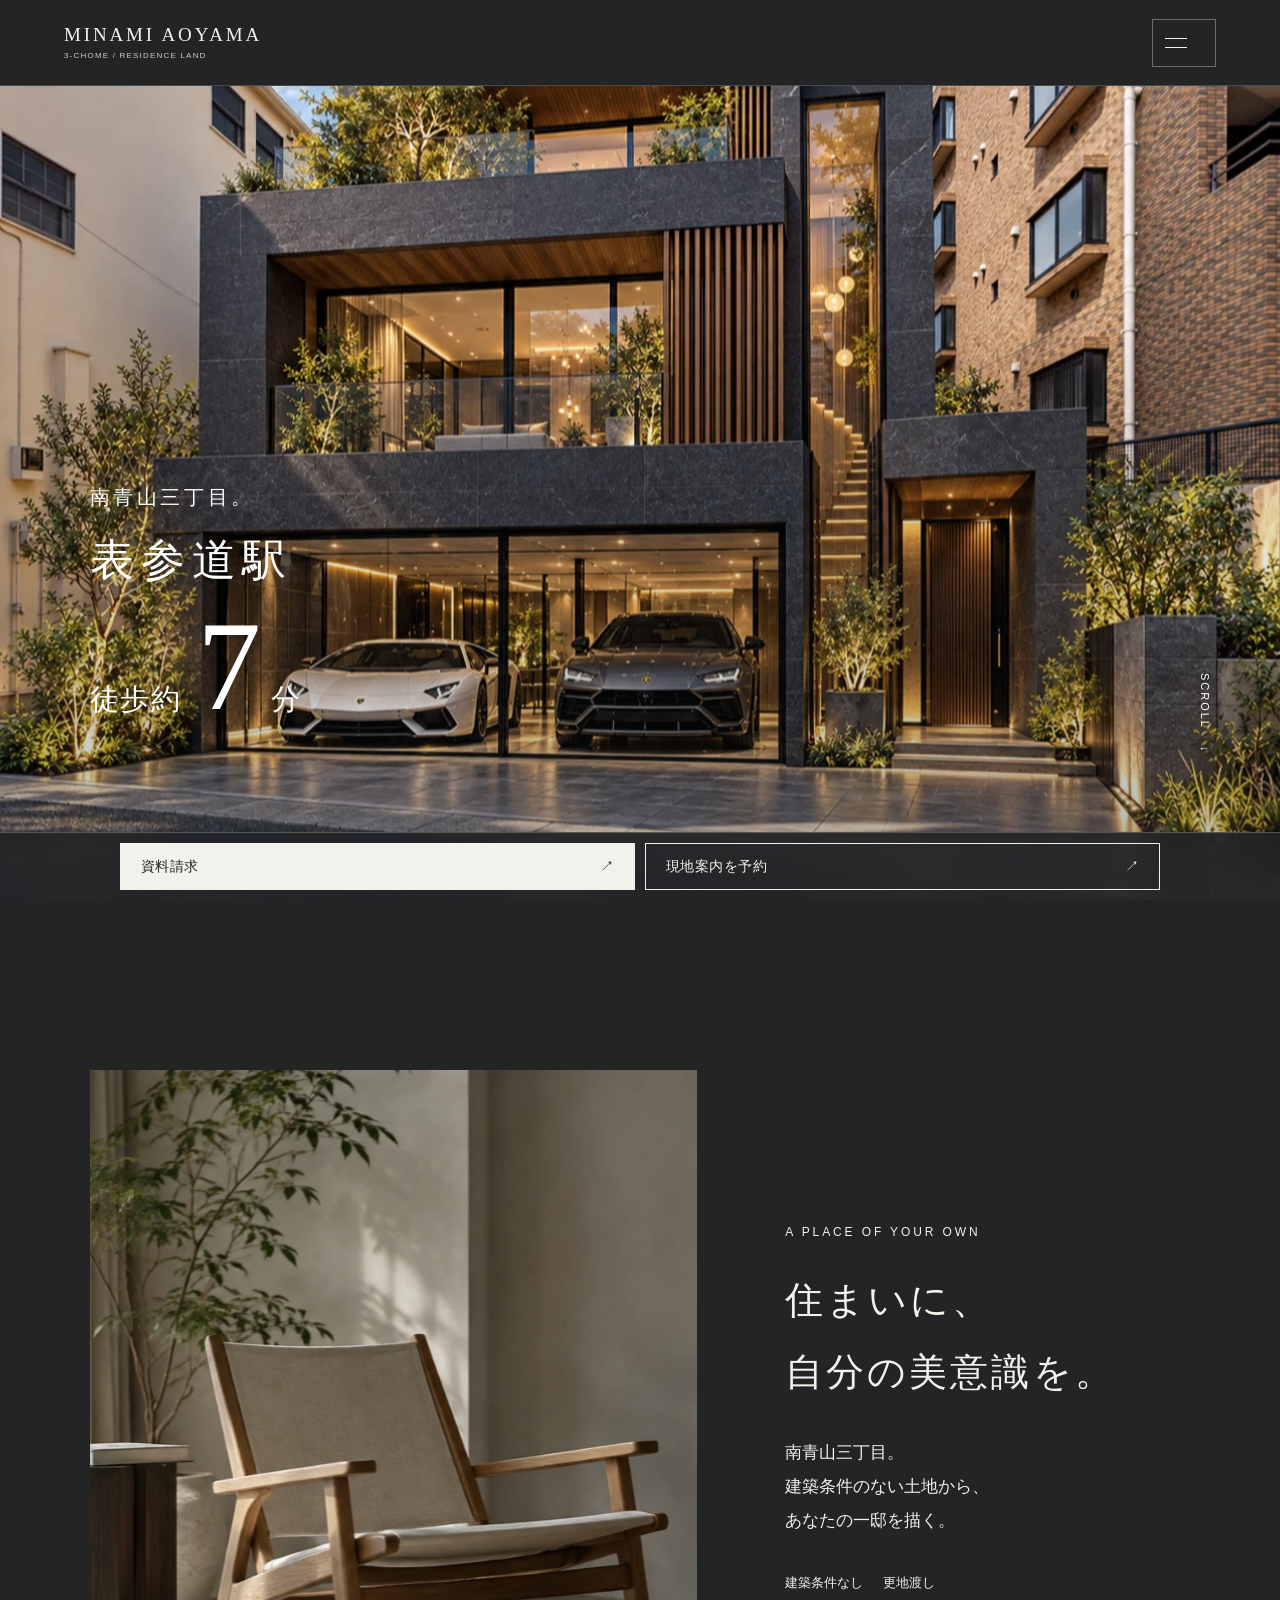
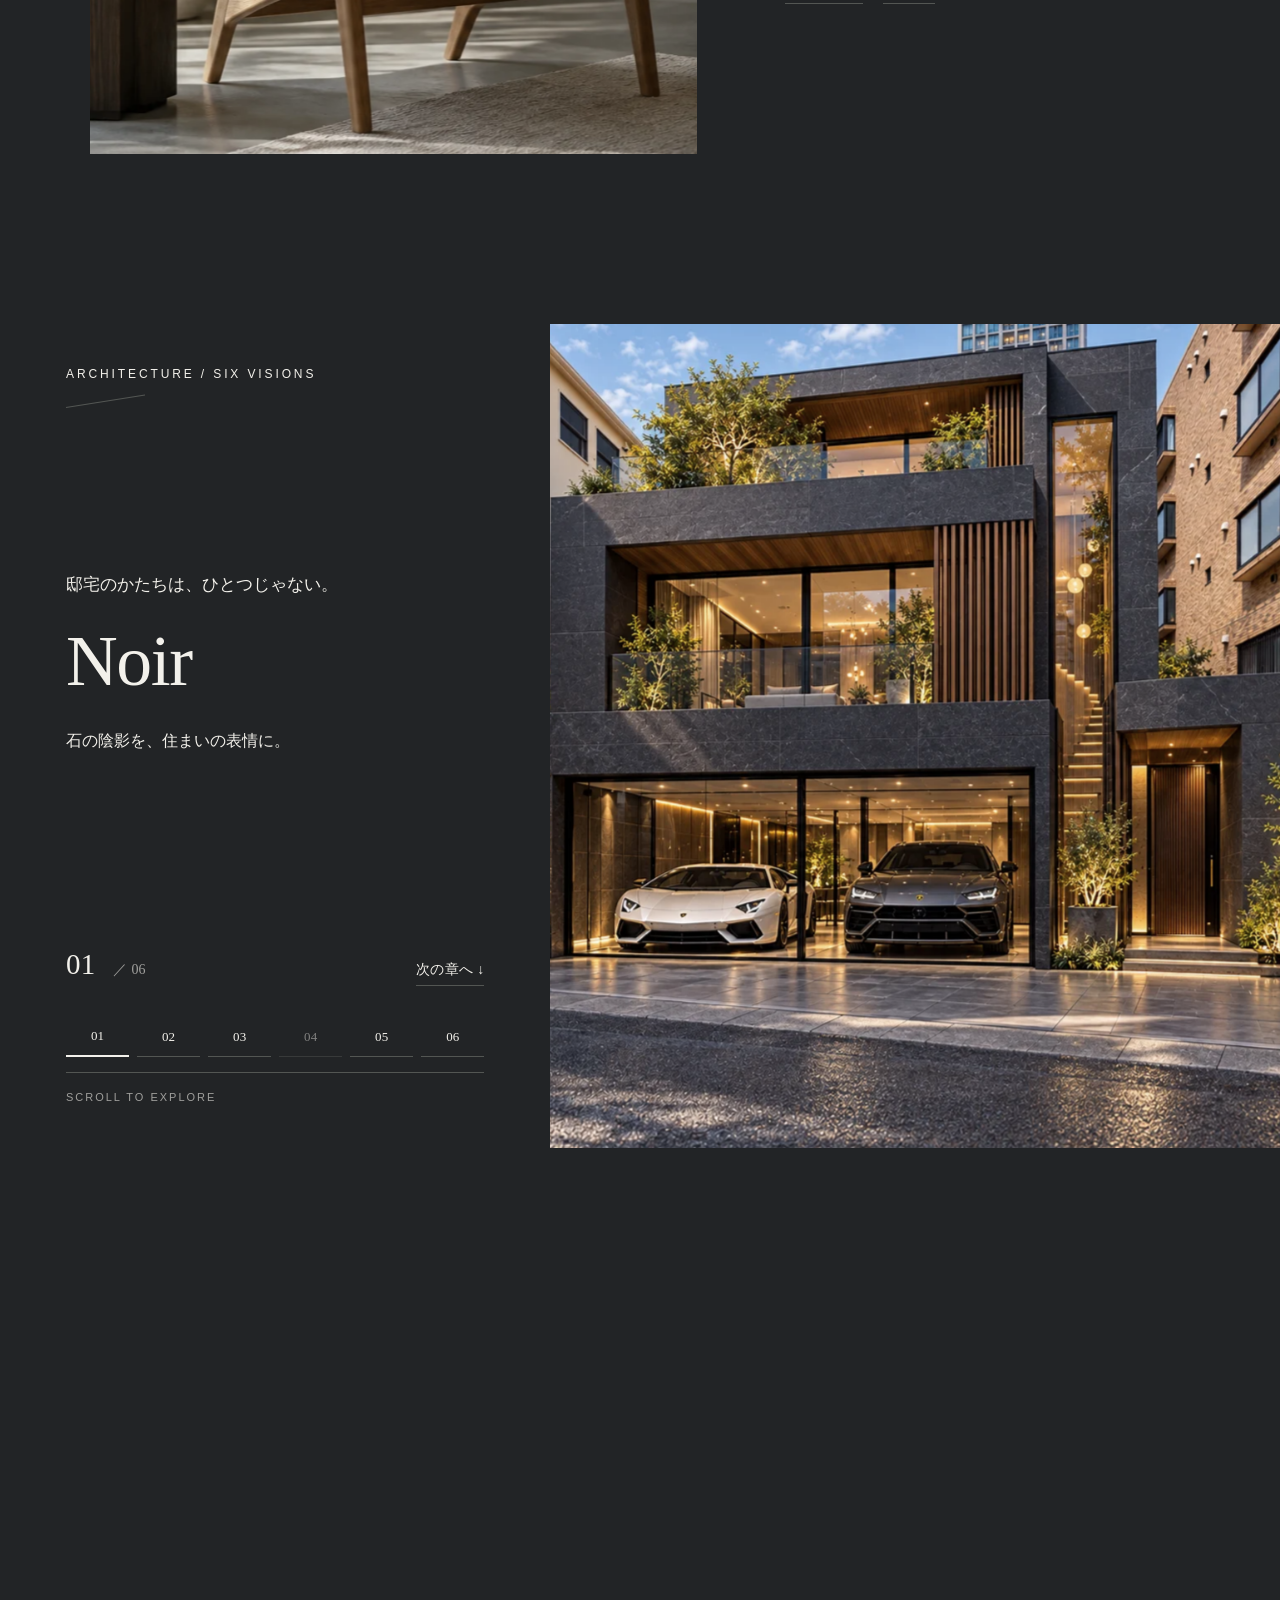
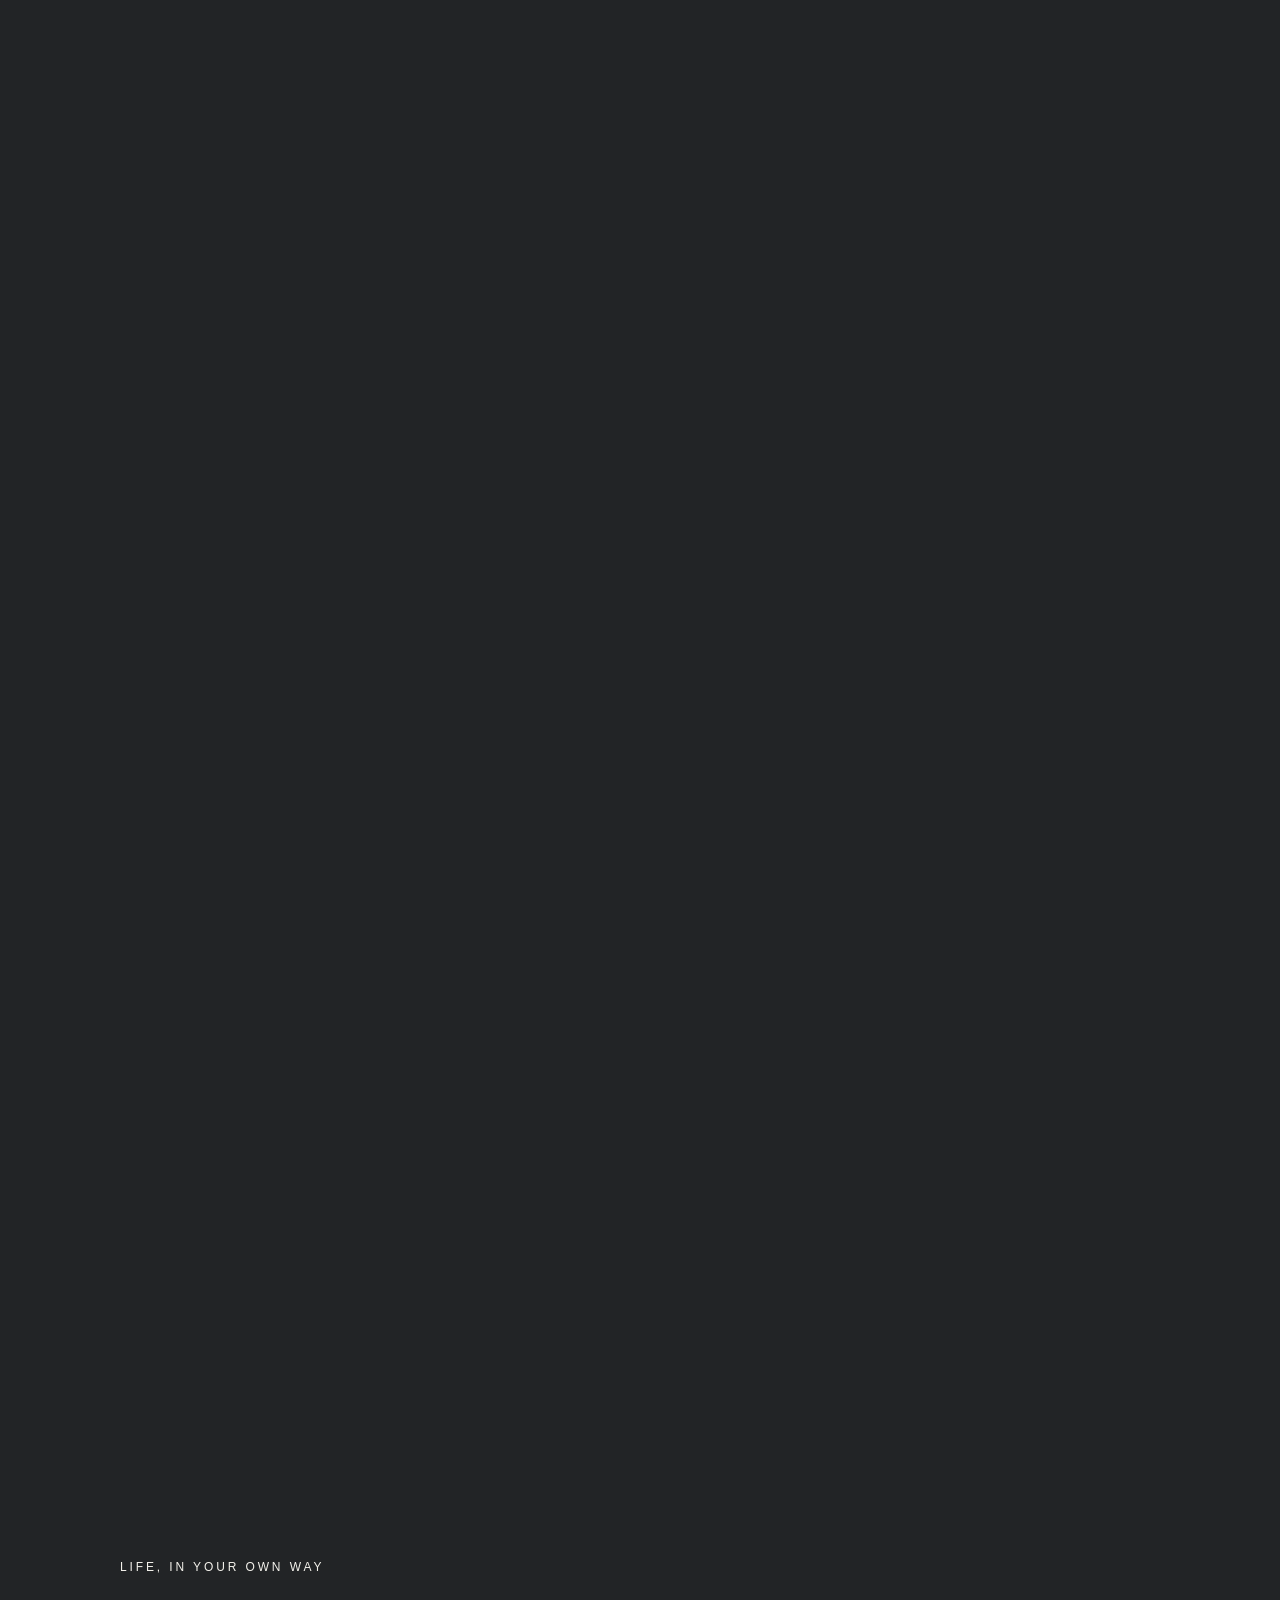
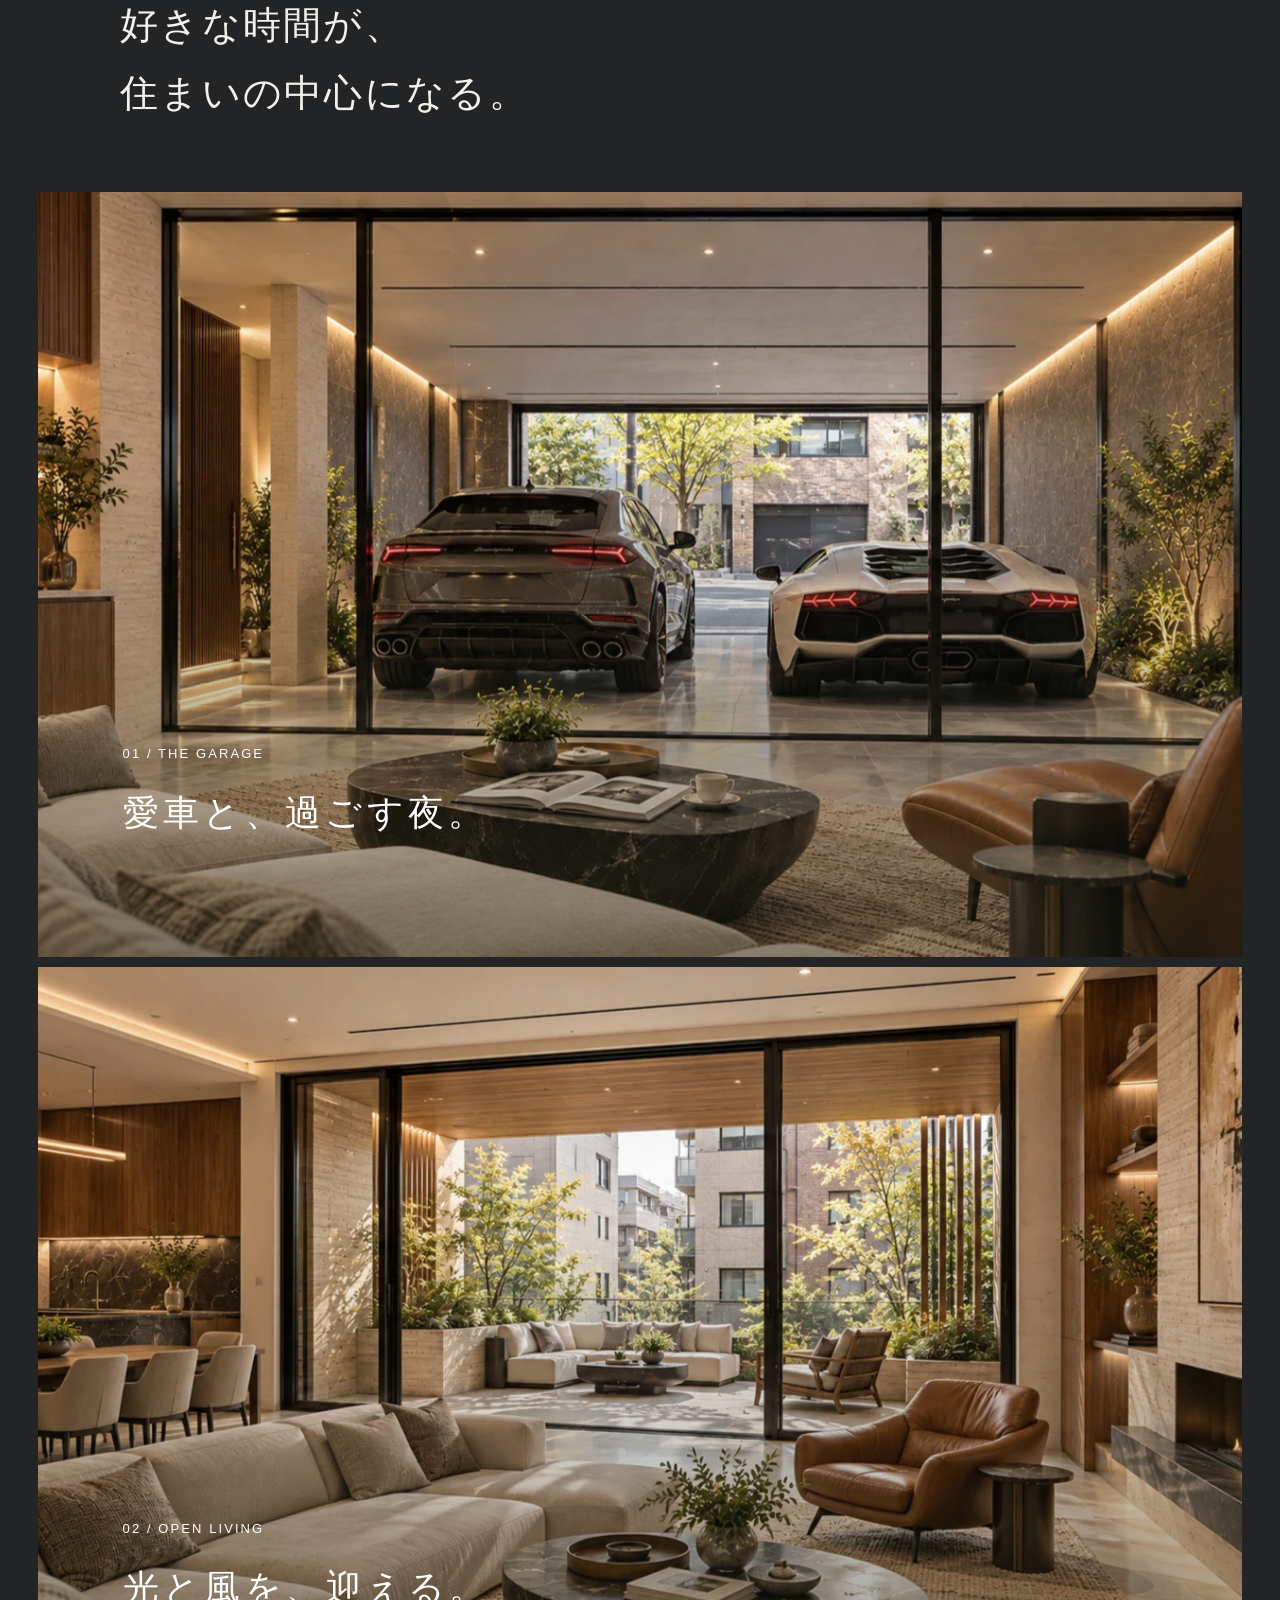
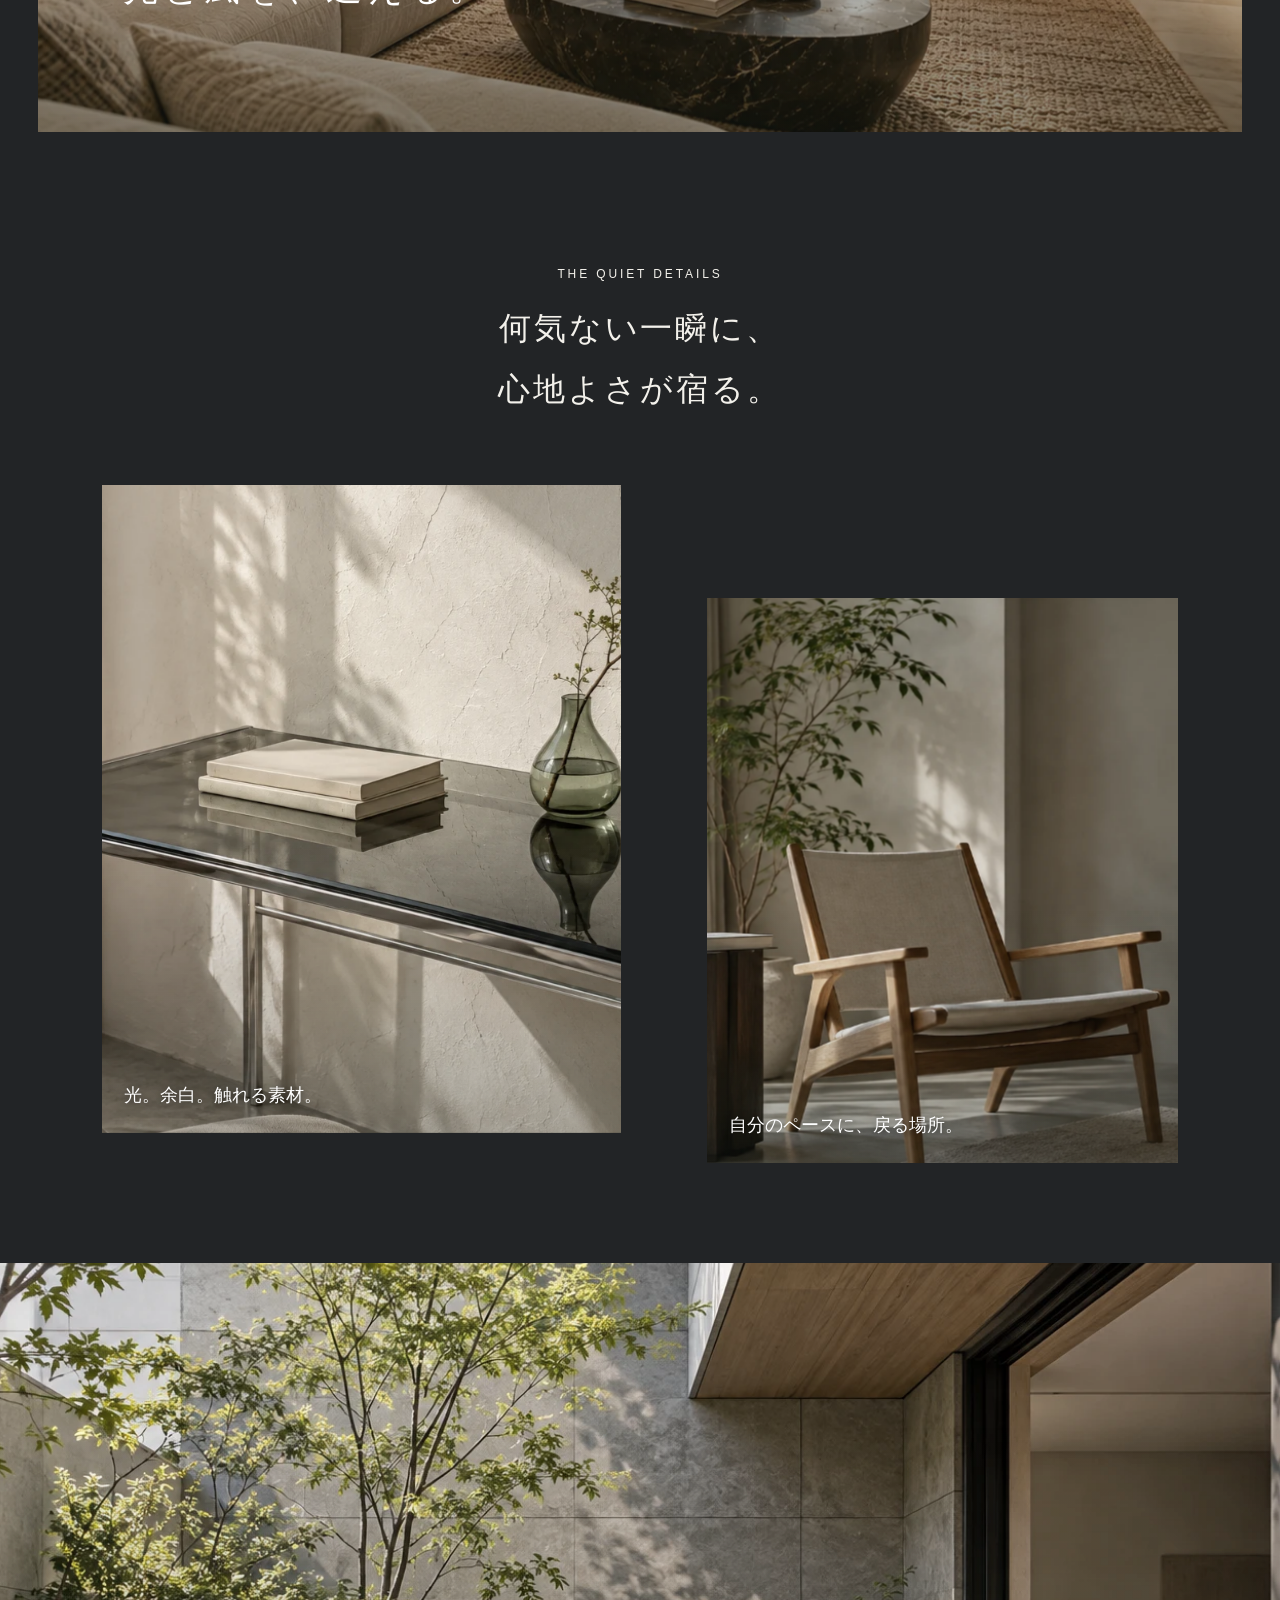
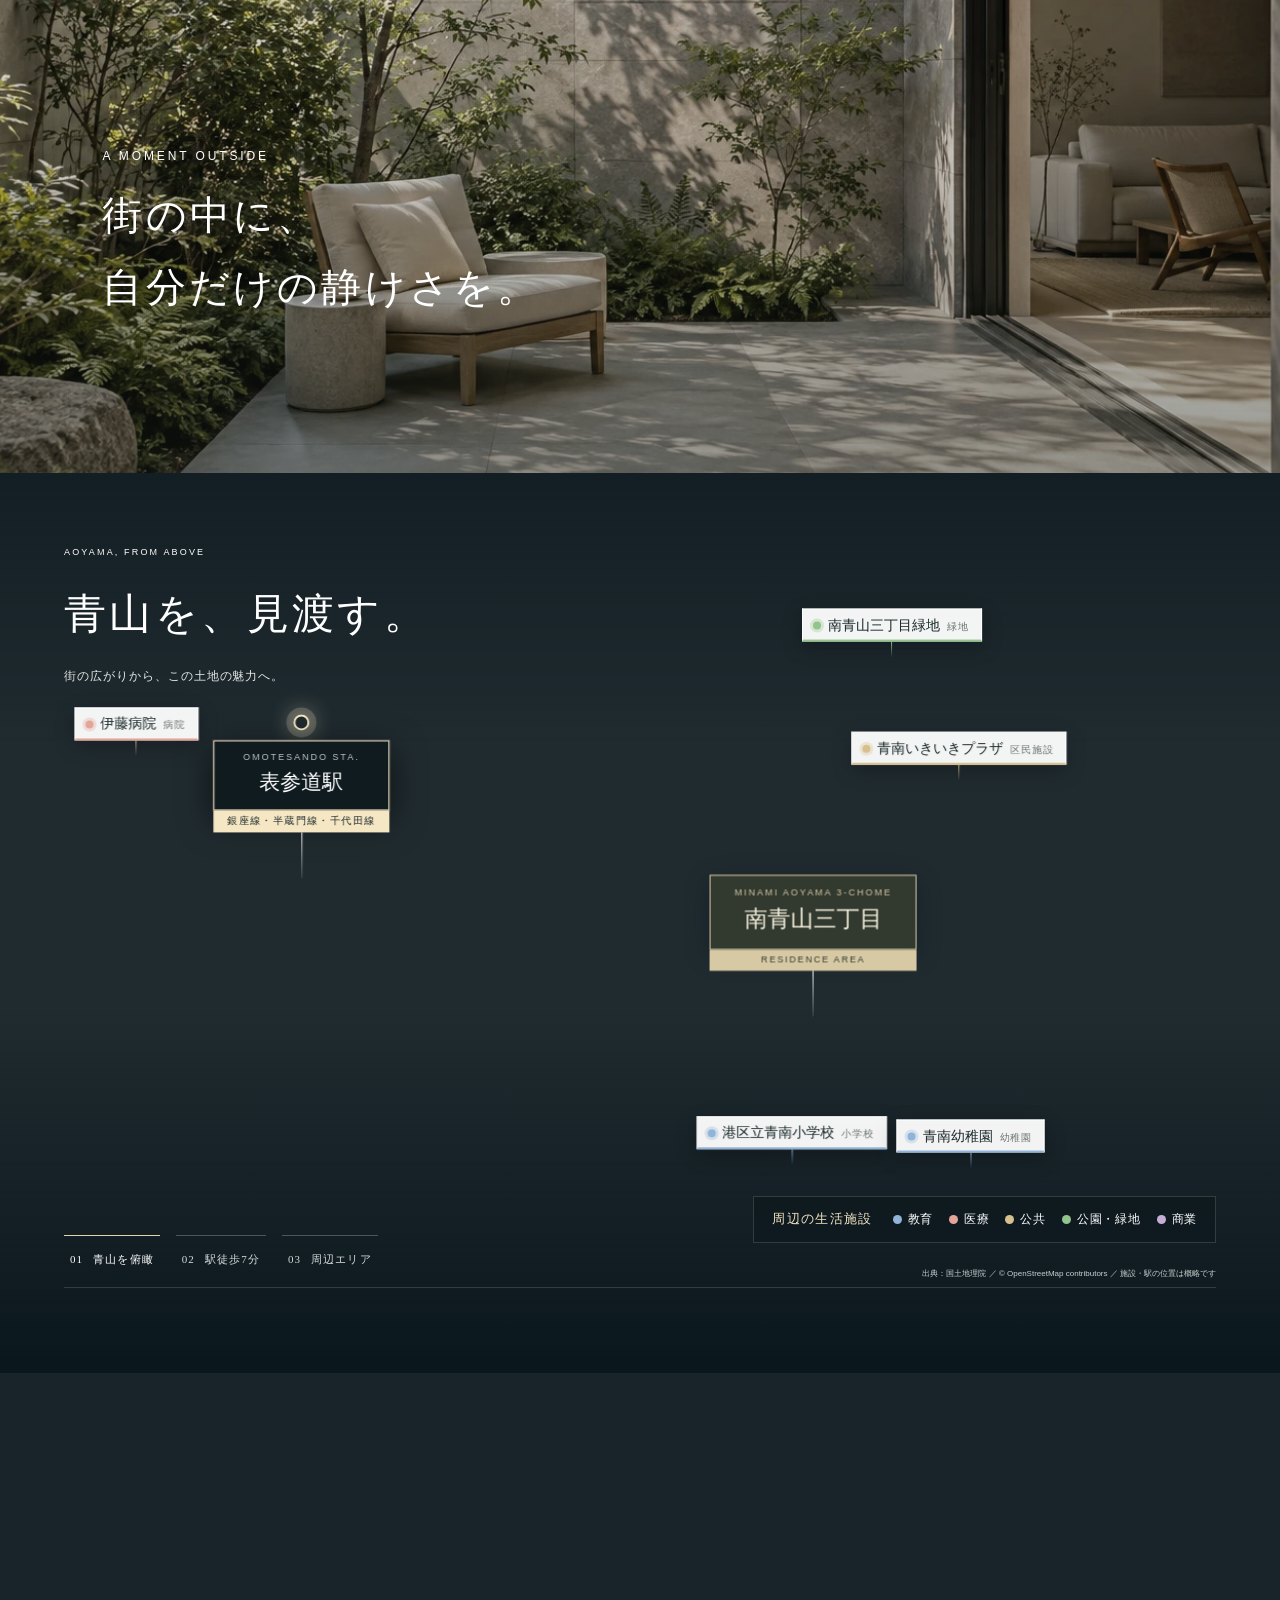
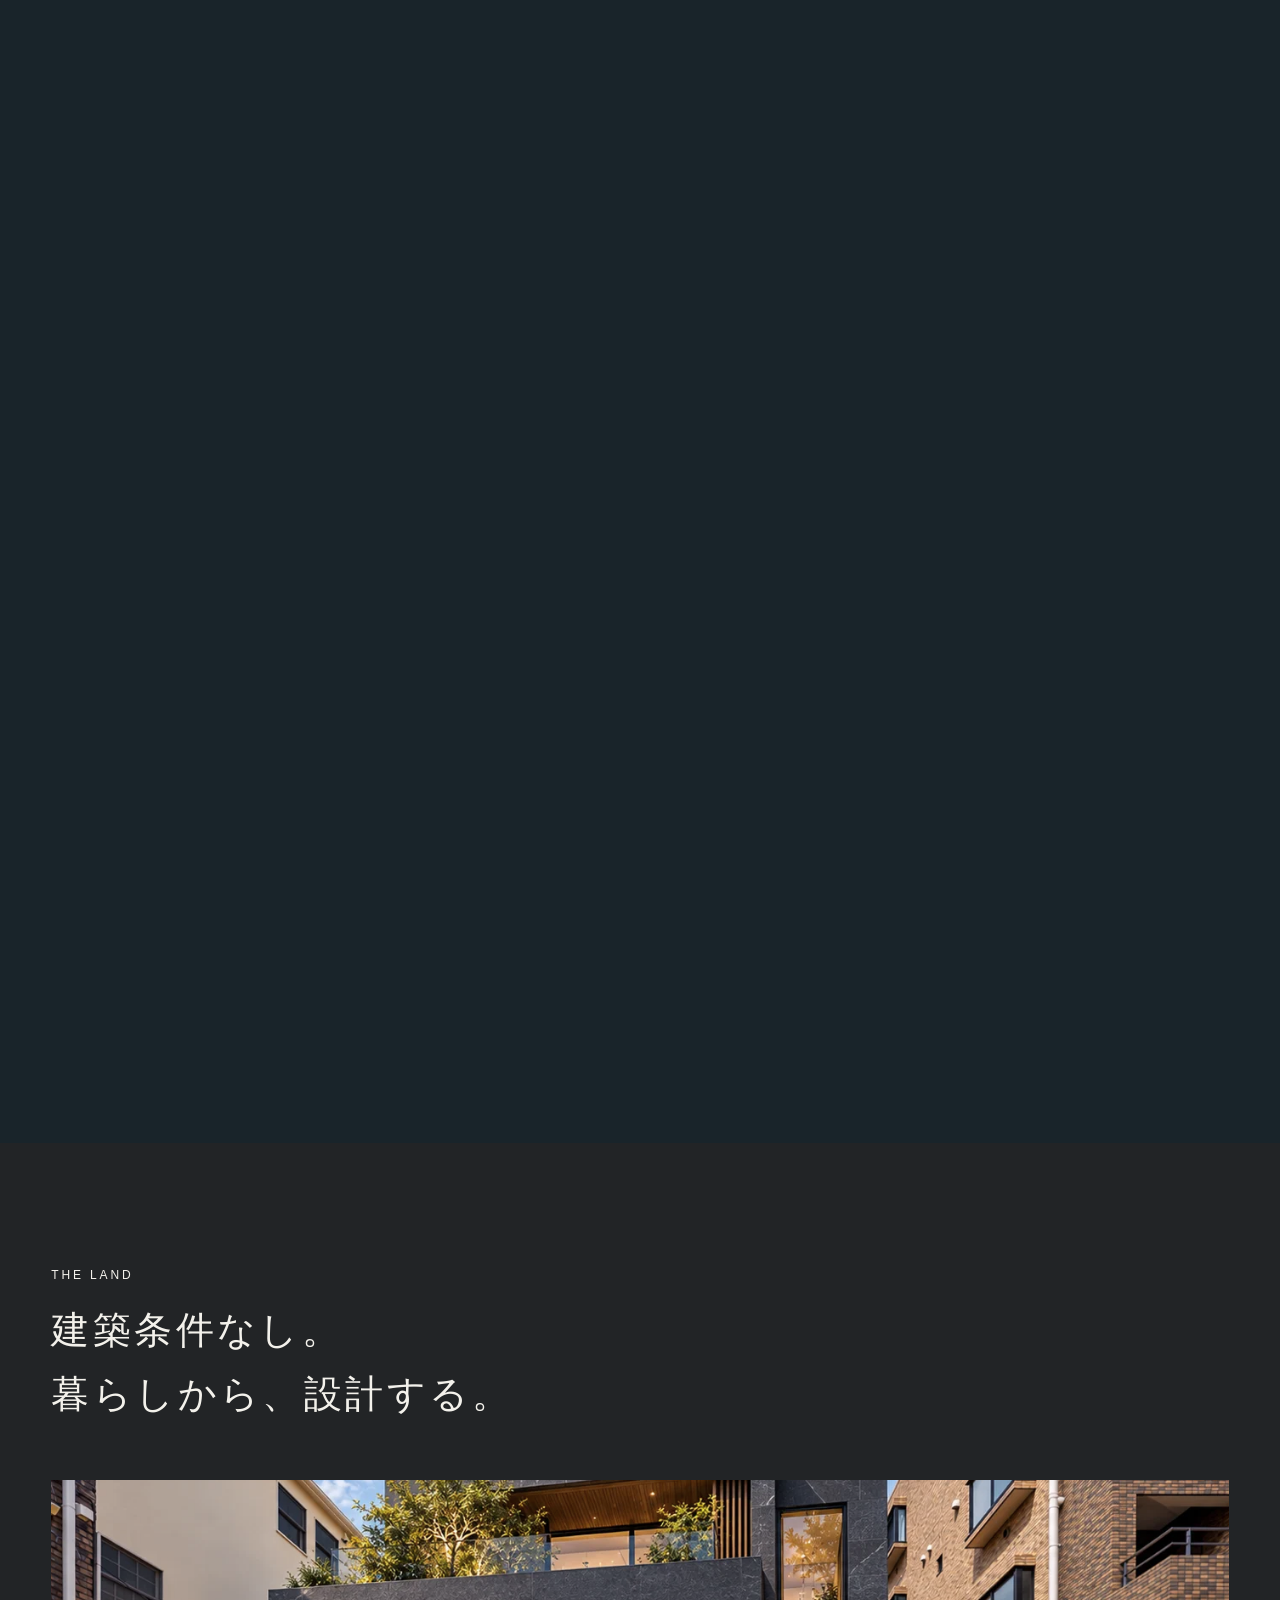
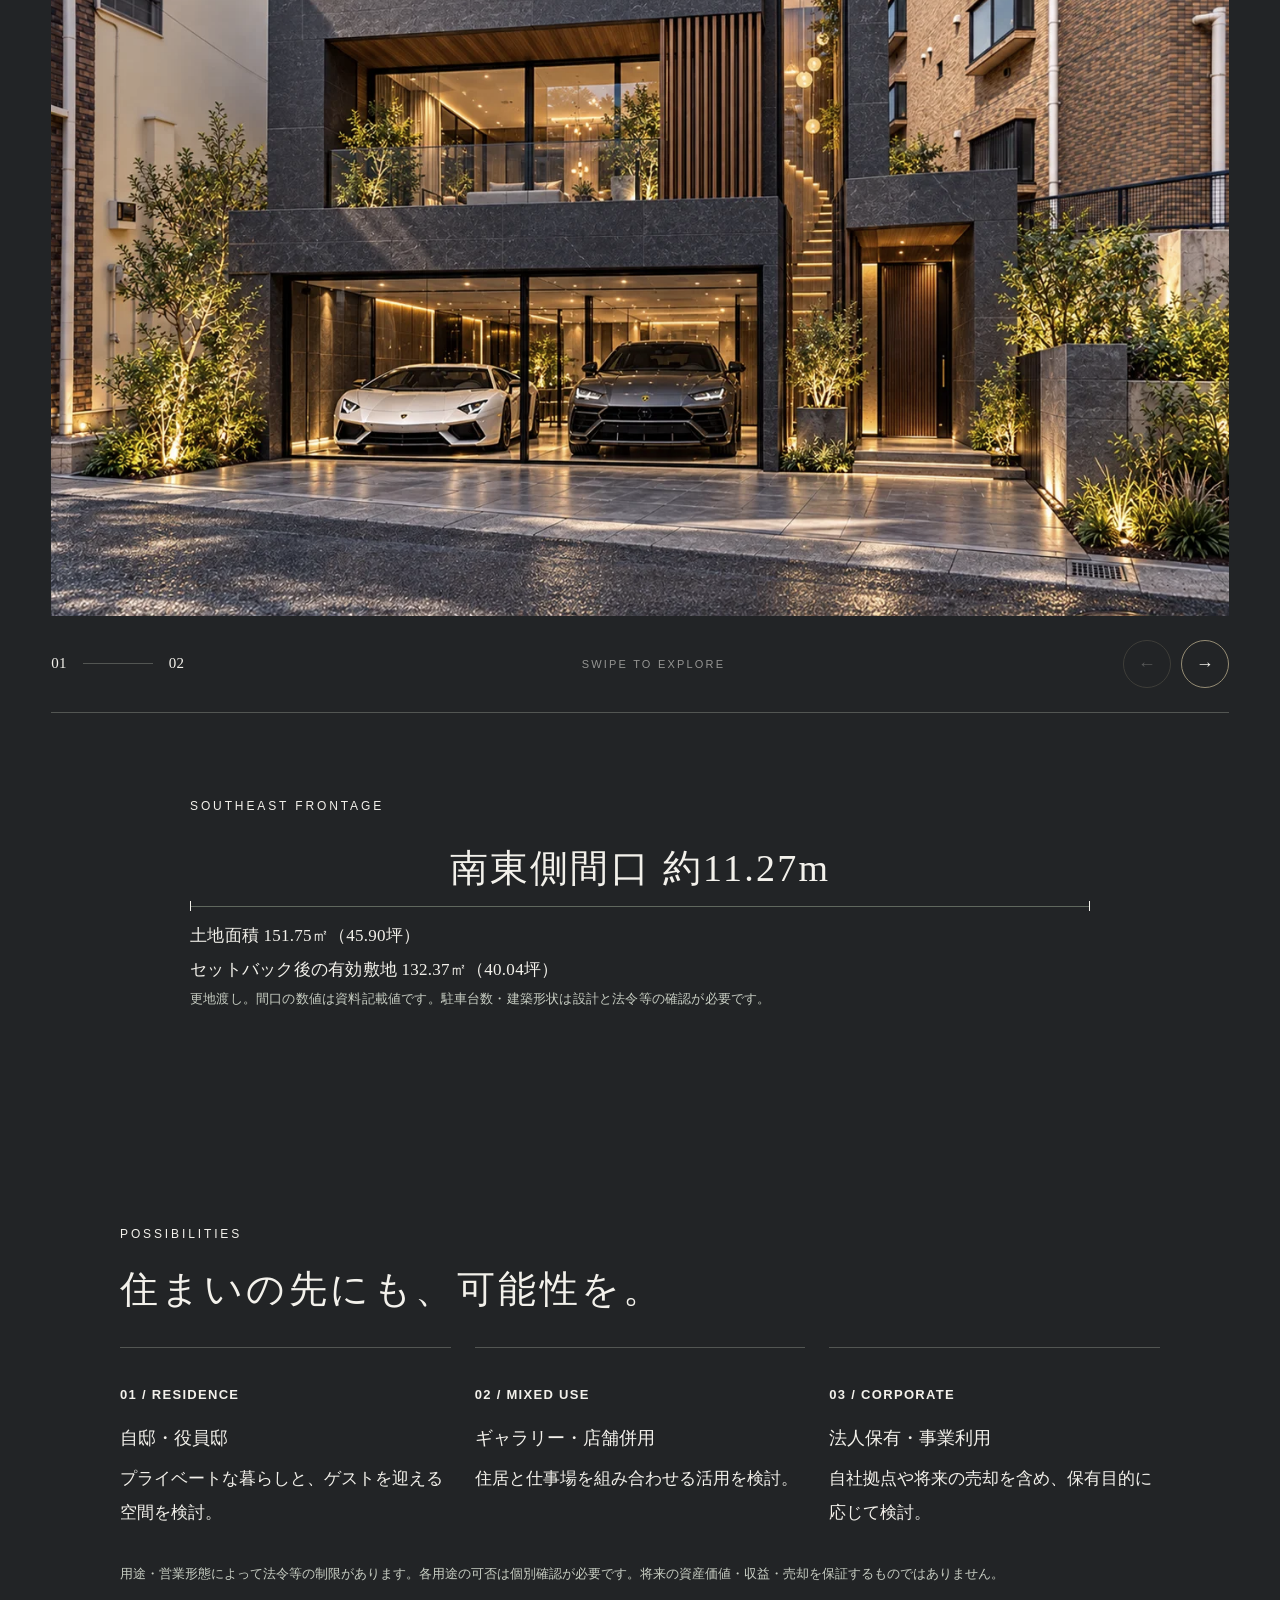
==== a.html @ b47fb624 "Minami Aoyama 3-chome LP demo (designs A and C) Co-Authored-By: Claude Opus 5.5 <noreply@anthropic.c" ====
<!DOCTYPE html>

<html lang="ja"><head><meta charset="utf-8"/><meta name="robots" content="noindex,nofollow"/><meta content="width=device-width,initial-scale=1,viewport-fit=cover" name="viewport"/><title>南青山三丁目｜Design A</title><link href="https://fonts.googleapis.com/css2?family=Cormorant+Garamond:wght@400;500&amp;display=swap" rel="stylesheet"/><link href="style.css?v=13" rel="stylesheet"/><link href="variants.css?v=13" rel="stylesheet"/><link href="photo-v2.css?v=13" rel="stylesheet"/><link href="design-v3.css?v=13" rel="stylesheet"/><link href="luxury-v4.css?v=13" rel="stylesheet"/><link href="aerial-v5.css?v=13" rel="stylesheet"/><link href="final-ac.css?v=13" rel="stylesheet"/></head><body class="variant-a photo-v2 design-v3 luxury-v4 final-ac"><header class="header"><a class="logo" href="#">MINAMI AOYAMA<small>3-CHOME / RESIDENCE LAND</small></a><nav><a href="#intro">CONCEPT</a><a href="#plans">PLANS</a><a href="#location">LOCATION</a><a href="#outline">OUTLINE</a></nav><button aria-controls="mobile-menu" aria-expanded="false" aria-label="メニューを開く" class="menu-btn" type="button">MENU ＋</button></header><nav class="mobile-menu" hidden="" id="mobile-menu"><a href="#intro">コンセプト</a><a href="#plans">建築デザイン</a><a href="#location">ロケーション</a><a href="#outline">物件概要</a><a href="contact.html?d=a&amp;type=%E8%B3%87%E6%96%99%E8%AB%8B%E6%B1%82">資料請求・現地案内</a></nav><main><section class="hero photo-hero rise-photo" data-parallax="hero"><div class="photo-hero-media"><img alt="ダーク石張りの参考外観CG" fetchpriority="high" height="933" src="assets/plan-1.webp" width="1400"/></div><div class="minimal-title"><h1>南青山三丁目。</h1><p class="station-hero"><span class="station-name">表参道駅</span><span class="station-time"><span>徒歩約</span><strong>7</strong><span>分</span></span></p></div><a aria-label="続きへスクロール" class="hero-scroll" href="#intro">SCROLL <span>↓</span></a></section><section class="photo-intro" id="intro"><div class="intro-photo" data-parallax="medium"><img alt="自然光と木の家具があるラウンジの暮らしイメージ" loading="lazy" src="assets/mood/quiet-lounge-v2.webp"/></div><div class="intro-copy"><span class="eyebrow">A PLACE OF YOUR OWN</span><h2>住まいに、<br/>自分の美意識を。</h2><p>南青山三丁目。<br/>建築条件のない土地から、<br/>あなたの一邸を描く。</p><div class="intro-tags"><span>建築条件なし</span><span>更地渡し</span></div></div></section><section aria-label="スクロールで見る6つの参考建築プラン" class="pinned-plans" id="plans"><div class="pin-scene"><div class="pin-visual"><figure aria-hidden="false" class="pin-slide is-active" data-index="0"><img alt="ノワール：参考外観CG" decoding="async" src="assets/plan-1.webp"/></figure><figure aria-hidden="true" class="pin-slide" data-index="1"><img alt="カーブ：参考外観CG" decoding="async" src="assets/plan-2.webp"/></figure><figure aria-hidden="true" class="pin-slide" data-index="2"><img alt="テラス：参考外観CG" decoding="async" src="assets/plan-3.webp"/></figure><figure aria-hidden="true" class="pin-slide" data-index="3"><img alt="格子：参考外観CG" decoding="async" src="assets/plan-4.webp"/></figure><figure aria-hidden="true" class="pin-slide" data-index="4"><img alt="コンクリート：参考外観CG" decoding="async" src="assets/plan-5.webp"/></figure><figure aria-hidden="true" class="pin-slide" data-index="5"><img alt="トラバーチン：参考外観CG" decoding="async" src="assets/plan-6.webp"/></figure></div><div class="pin-copy"><span class="eyebrow">ARCHITECTURE / SIX VISIONS</span><div class="pin-chapter"><p class="pin-kicker">邸宅のかたちは、ひとつじゃない。</p><h2 id="pin-title">Noir</h2><p id="pin-description">石の陰影を、住まいの表情に。</p></div><div class="pin-controls"><div class="pin-counter"><strong id="pin-number">01</strong><span>／ 06</span><a href="#after-plans">次の章へ ↓</a></div><div aria-label="参考プランを選ぶ" class="pin-dots"><button aria-label="1：ノワールを見る" aria-pressed="true" data-chapter="0" type="button"><span>01</span></button><button aria-label="2：カーブを見る" aria-pressed="false" data-chapter="1" type="button"><span>02</span></button><button aria-label="3：テラスを見る" aria-pressed="false" data-chapter="2" type="button"><span>03</span></button><button aria-label="4：格子を見る" aria-pressed="false" data-chapter="3" type="button"><span>04</span></button><button aria-label="5：コンクリートを見る" aria-pressed="false" data-chapter="4" type="button"><span>05</span></button><button aria-label="6：トラバーチンを見る" aria-pressed="false" data-chapter="5" type="button"><span>06</span></button></div><div class="pin-progress"><span></span></div><p class="pin-instruction">SCROLL TO EXPLORE</p></div></div></div></section><div class="plan-disclaimer wrap" id="after-plans"></div><section class="cinematic-living" id="living"><div class="living-intro wrap"><span class="eyebrow">LIFE, IN YOUR OWN WAY</span><h2>好きな時間が、<br/>住まいの中心になる。</h2></div><article class="living-panel" data-parallax="large"><div class="living-image"><img alt="愛車を眺めるガレージリビングの参考CG" loading="lazy" src="assets/garage.webp"/></div><div class="living-caption"><span>01 / THE GARAGE</span><h3>愛車と、過ごす夜。</h3></div></article><article class="living-panel second" data-parallax="large"><div class="living-image"><img alt="テラス続きのリビング参考CG" loading="lazy" src="assets/living.webp"/></div><div class="living-caption"><span>02 / OPEN LIVING</span><h3>光と風を、迎える。</h3></div></article></section><section class="atmosphere" id="atmosphere"><div class="atmosphere-head wrap"><span class="eyebrow">THE QUIET DETAILS</span><h2>何気ない一瞬に、<br/>心地よさが宿る。</h2></div><div class="mood-grid"><figure data-parallax="medium"><img alt="リネン・ガラス・家具の静かな質感を表す生成イメージ" loading="lazy" src="assets/mood/still-life-v2.webp"/><figcaption>光。余白。触れる素材。</figcaption></figure><figure data-parallax="medium"><img alt="自然光に包まれたラウンジの生成イメージ" loading="lazy" src="assets/mood/quiet-lounge-v2.webp"/><figcaption>自分のペースに、戻る場所。</figcaption></figure></div></section><section class="terrace-scene" data-parallax="large" id="terrace"><div class="terrace-image"><img alt="石と植栽に囲まれた小さなテラスの生成イメージ" loading="lazy" src="assets/mood/terrace-soft-v2.webp"/></div><div class="terrace-copy"><span class="eyebrow">A MOMENT OUTSIDE</span><h2>街の中に、<br/>自分だけの静けさを。</h2></div></section><section aria-label="青山の航空写真とアクセス" class="aerial-story" id="location"><div class="aerial-stage" data-chapter="0"><div aria-label="実際の航空写真と建物形状を用いた青山周辺の立体ビュー" class="aerial-canvas" role="img"></div><div class="aerial-labels"></div><div class="aerial-heading"><span class="aerial-kicker">AOYAMA, FROM ABOVE</span><h2 class="aerial-title">青山を、見渡す。</h2><p class="aerial-description">街の広がりから、この土地の魅力へ。</p></div><div class="aerial-loading" role="status">AOYAMA / 航空写真を読み込み中</div><div class="aerial-bottom"><div aria-label="航空写真の表示段階" class="aerial-steps"><button aria-pressed="true" data-geo-chapter="0" type="button"><b>01</b>青山を俯瞰</button><button aria-pressed="false" data-geo-chapter="1" type="button"><b>02</b>駅徒歩7分</button><button aria-pressed="false" data-geo-chapter="2" type="button"><b>03</b>周辺エリア</button></div><p class="aerial-credit">出典：<a href="https://maps.gsi.go.jp/development/ichiran.html" rel="noopener" target="_blank">国土地理院</a> ／ <a href="https://www.openstreetmap.org/copyright" rel="noopener" target="_blank">© OpenStreetMap contributors</a> ／ 施設・駅の位置は概略です</p></div><div class="aerial-progress"><span></span></div></div></section><section class="" id="land"><div class="wrap"><span class="eyebrow">THE LAND</span><h2>建築条件なし。<br/>暮らしから、設計する。</h2><div aria-label="敷地・建築の3Dイメージ" aria-roledescription="カルーセル" class="site-carousel"><figure aria-label="1 / 2" class="site-slide" id="site-slide-1" role="group"><img alt="ノワールの参考建築CG" loading="eager" src="assets/plan-1.webp"/></figure><figure aria-label="2 / 2" class="site-slide" id="site-slide-2" role="group"><img alt="建築の3D参考イメージ" loading="eager" src="assets/plan-5.webp"/></figure></div><div class="site-controls"><div class="site-pagination"><span aria-live="polite" class="site-current">01</span><span class="site-rule"></span><span>02</span></div><span class="site-hint">SWIPE TO EXPLORE</span><div class="site-arrows"><button aria-label="前の3Dイメージ" data-site-step="-1" type="button">←</button><button aria-label="次の3Dイメージ" data-site-step="1" type="button">→</button></div></div><div class="frontage"><span class="eyebrow">SOUTHEAST FRONTAGE</span><div class="dimension">南東側間口 約11.27m</div><p>土地面積 151.75㎡（45.90坪）<br/>セットバック後の有効敷地 132.37㎡（40.04坪）</p><p class="note">更地渡し。間口の数値は資料記載値です。駐車台数・建築形状は設計と法令等の確認が必要です。</p></div></div></section><section class="" id="possibilities"><div class="wrap"><span class="eyebrow">POSSIBILITIES</span><h2>住まいの先にも、可能性を。</h2><div class="possibilities"><article><b>01 / RESIDENCE</b><h3>自邸・役員邸</h3><p>プライベートな暮らしと、ゲストを迎える空間を検討。</p></article><article><b>02 / MIXED USE</b><h3>ギャラリー・店舗併用</h3><p>住居と仕事場を組み合わせる活用を検討。</p></article><article><b>03 / CORPORATE</b><h3>法人保有・事業利用</h3><p>自社拠点や将来の売却を含め、保有目的に応じて検討。</p></article></div><p class="note">用途・営業形態によって法令等の制限があります。各用途の可否は個別確認が必要です。将来の資産価値・収益・売却を保証するものではありません。</p></div></section><section class="volume" id="volume"><div class="wrap"><span class="eyebrow">BEFORE YOU PLAN</span><h2>建てられる大きさを、<br/>正確に知ることから。</h2><div class="volume-editorial"><div class="volume-box designed-volume"><figure class="volume-photo"><img alt="建築ボリュームの参考イメージ" loading="lazy" src="assets/plan-6.webp"/></figure><span>セットバック後の有効敷地</span><strong>132.37㎡ / 40.04坪</strong><p>土地面積151.75㎡に対し、セットバック部分は19.38㎡です。</p></div><div class="volume-box designed-volume"><figure class="volume-photo"><img alt="建築の検討イメージ" loading="lazy" src="assets/plan-5.webp"/></figure><span>前面道路と建築ボリューム</span><strong>南東側道路 約4.0m</strong><p>指定容積率300%をそのまま利用できない場合があります。構成資料の延床約210㎡前後は設計確認前の目安です。</p></div></div><p class="note">ガレージ・地下室の床面積の扱いを含め、建築ボリュームは法令、敷地条件、設計により異なります。詳細は設計士等による確認が必要です。数値・適用条件の確認後に検討書をご案内します。</p><a class="btn" data-request="資料請求" href="contact.html?d=a&amp;type=%E8%B3%87%E6%96%99%E8%AB%8B%E6%B1%82" style="margin-top:24px">建築ボリューム検討書を請求する</a></div></section><section class="estate" id="outline"><div class="estate-heading wrap"><span class="eyebrow">THE LAND / PROPERTY DETAILS</span><h2>南青山三丁目。<br/>その一画を、あなたへ。</h2></div><div class="estate-layout wrap"><div class="estate-visual"><figure><img alt="南青山周辺の航空写真を用いた立体ビュー" loading="lazy" src="assets/geo/aoyama-aerial-final.webp"/><figcaption>MINAMI AOYAMA / FROM ABOVE</figcaption></figure><small class="outline-source">出典：<a href="https://maps.gsi.go.jp/development/ichiran.html">国土地理院</a>・<a href="https://www.openstreetmap.org/copyright">OpenStreetMap</a></small><div class="estate-price"><span>LAND PRICE</span><p><strong>9</strong>億<strong>8,000</strong><small>万円</small></p><small>坪単価 約2,135万円</small></div><div class="estate-area"><div><span>LAND AREA</span><p>151.75<small>㎡</small></p><small>45.90坪</small></div><div><span>EFFECTIVE AREA</span><p>132.37<small>㎡</small></p><small>40.04坪 / セットバック後</small></div></div></div><div class="estate-information"><div class="estate-group"><div class="estate-group-title"><span>01</span><h3>所在地とアクセス</h3></div><dl><div><dt>所在地</dt><dd>東京都港区南青山三丁目（詳細は資料請求後にご案内）</dd></div><div><dt>交通</dt><dd>東京メトロ銀座線・半蔵門線・千代田線「表参道」駅 徒歩約7分</dd></div></dl></div><div class="estate-group"><div class="estate-group-title"><span>02</span><h3>敷地と権利</h3></div><dl><div><dt>土地面積</dt><dd>151.75㎡（45.90坪）</dd></div><div><dt>実測面積</dt><dd>155.00㎡</dd></div><div><dt>有効敷地面積</dt><dd>132.37㎡（40.04坪）</dd></div><div><dt>セットバック</dt><dd>19.38㎡</dd></div><div><dt>地目・権利</dt><dd>宅地・所有権</dd></div><div><dt>道路・間口</dt><dd>南東側 幅員約4.0m／間口約11.27m</dd></div></dl></div><div class="estate-group"><div class="estate-group-title"><span>03</span><h3>建築と利用条件</h3></div><dl><div><dt>用途地域</dt><dd>第二種中高層住居専用地域</dd></div><div><dt>建ぺい率・容積率</dt><dd>60%・300%（前面道路幅員等による制限あり）</dd></div><div><dt>現況・建築条件</dt><dd>更地渡し・建築条件なし</dd></div></dl></div><div class="estate-group"><div class="estate-group-title"><span>04</span><h3>お取引について</h3></div><dl><div><dt>物件種別</dt><dd>土地</dd></div><div><dt>取引態様</dt><dd>売主代理（REJ）</dd></div><div><dt>備考</dt><dd>土地境界確認書あり、参考建築プラン・建築CGあり</dd></div></dl></div><details class="estate-laws"><summary>その他法令・制限事項 <span>＋</span></summary><p>準防火地域、24m第三種高度地区、日影規制3時間−2時間／測定面4m、容積率低減係数0.4、道路斜線勾配1.25、隣地斜線勾配1.25・立ち上がり高さ20m（提供チラシ記載）</p></details><p class="estate-note">提供資料に基づく情報です。最新の販売状況・面積の整合・法令の適用については、担当者へお問い合わせください。</p><details class="estate-laws editorial-check"><summary>公開前の確認事項 <span>＋</span></summary><p>引渡時期・販売区画数・取引条件有効期限・情報更新日・次回更新予定日・会社情報等は未提供／要確認</p></details></div></div></section><section class="cta-final" id="contact"><div class="cta-grid"><div class="cta-copy"><h2 class="cta-display"><span class="l1">PRIVATE</span><span class="l2"><span class="cta-jp">この土地から始まる、<br/>あなただけの計画を。</span><i class="cta-rule" aria-hidden="true"></i><span>ACCESS</span></span></h2><div class="cta-actions"><a class="cta-row" href="contact.html?d=a&amp;type=%E8%B3%87%E6%96%99%E8%AB%8B%E6%B1%82"><span class="cta-label">資料請求</span><span class="cta-arrow" aria-hidden="true"><svg viewBox="0 0 24 24"><path d="M5 19 19 5M9 5h10v10"/></svg></span></a><a class="cta-row" href="contact.html?d=a&amp;type=%E7%8F%BE%E5%9C%B0%E6%A1%88%E5%86%85"><span class="cta-label">現地案内を予約</span><span class="cta-arrow" aria-hidden="true"><svg viewBox="0 0 24 24"><path d="M5 19 19 5M9 5h10v10"/></svg></span></a></div><div class="cta-notes"><h3>NOTES</h3><p>*資料について：参考建築プラン・建築CG、土地境界確認書の写し、建築ボリューム検討書をご用意しています。各資料の提供可否・内容は担当者確認後に確定いたします。</p><p>*建築について：掲載の建築イメージは参考であり、用途・規模は法令、敷地条件、設計により異なります。ご相談内容は秘密厳守で担当者が対応いたします。</p></div></div><div class="cta-visual" aria-hidden="true"><div class="cta-card"><span class="cta-card-brand">MINAMI AOYAMA</span><span class="cta-card-sub">3-CHOME ／ PRIVATE ACCESS</span><span class="cta-card-chip"></span><span class="cta-card-no">151.75㎡ · 45.90 TSUBO</span></div></div></div><a class="cta-bottom" href="contact.html?d=a&amp;type=%E8%B3%87%E6%96%99%E8%AB%8B%E6%B1%82">資料請求・現地案内のお申し込み</a></section></main><div aria-label="お問い合わせ" class="sticky"><a class="btn primary" data-request="資料請求" href="contact.html?d=a&amp;type=%E8%B3%87%E6%96%99%E8%AB%8B%E6%B1%82">資料請求</a><a class="btn" data-request="現地案内" href="contact.html?d=a&amp;type=%E7%8F%BE%E5%9C%B0%E6%A1%88%E5%86%85">現地案内を予約</a></div><script src="app.js?v=13"></script><script src="motion.js?v=13"></script><script src="design-v3.js?v=13"></script><script src="luxury-v4.js?v=13"></script><script src="aerial-v5.js?v=13" type="module"></script><script src="final-ac.js?v=13"></script></body></html>
---- style.css ----
*{box-sizing:border-box}html{scroll-behavior:smooth;scroll-padding-top:90px}body{margin:0;color:#292b29;background:#fafaf7;font-family:-apple-system,BlinkMacSystemFont,'Hiragino Kaku Gothic ProN','Yu Gothic',sans-serif;font-size:14px;line-height:1.9}a{color:inherit;text-decoration:none}button,input,select{font:inherit}button,a,input,select{touch-action:manipulation}button{cursor:pointer}button:focus-visible,a:focus-visible{outline:3px solid #6d8a92;outline-offset:3px}h1,h2,h3,p{margin:0}h1,h2,.serif{font-family:'Yu Mincho','Hiragino Mincho ProN',serif;font-weight:400}h1{font-size:clamp(30px,4.5vw,64px);line-height:1.6;letter-spacing:.06em}h2{font-size:clamp(26px,3vw,40px);line-height:1.65;letter-spacing:.04em;margin:10px 0 26px}h3{font-weight:500;font-size:18px;line-height:1.8;margin:14px 0 8px}small,.note{font-size:11px;line-height:1.8;color:#646762}.eyebrow{display:block;font-size:10px;letter-spacing:.18em;margin-bottom:12px;font-weight:600}.wf-tag{background:#eceee9;color:#555a54;padding:6px 14px;text-align:center;font-size:10px;letter-spacing:.08em;border-bottom:1px solid #d7dad3}.header{height:72px;display:flex;align-items:center;justify-content:space-between;gap:16px;padding:0 6%;border-bottom:1px solid #d5d8d1;background:#fafaf7}.logo{font-size:15px;letter-spacing:.14em;line-height:1.4}.logo small{font-size:8px;letter-spacing:.2em;display:block}.header nav{display:flex;gap:26px;align-items:center;font-size:12px}.btn{display:flex;justify-content:space-between;gap:18px;align-items:center;min-height:52px;padding:12px 20px;border:1px solid #343b35;background:transparent;font-size:13px;text-align:center;line-height:1.5}.btn:after{content:'↗'}.btn.primary{background:#343b35;color:#fff}.actions{display:grid;grid-template-columns:1fr 1fr;gap:10px;margin-top:24px}.wrap{width:min(1040px,88%);margin:auto}section{padding:80px 0;border-bottom:1px solid #dedfd9}.hero{padding:0}.hero-a{position:relative}.hero-a .hero-image{height:650px;width:100%;object-fit:cover;object-position:center 60%;filter:grayscale(1) brightness(.65)}.hero-a .hero-copy{position:absolute;left:8%;bottom:90px;color:#fff}.hero-a .hero-copy .note{color:#eee}.hero-a .btn{border-color:#fff}.hero-a .primary{background:#fafaf7;color:#292b29}.hero-a .actions{max-width:490px}.caption{display:block;font-size:10px;line-height:1.7;color:#5c605a;margin-top:8px}.hero-a .caption{position:absolute;right:15px;bottom:12px;color:#fff;background:#252925b8;padding:4px 8px}.facts{display:grid;grid-template-columns:repeat(3,1fr);border-bottom:1px solid #d5d8d1;text-align:center}.facts div{padding:25px 10px;border-right:1px solid #d5d8d1;font-size:11px}.facts strong{display:block;font-size:24px;font-weight:400;line-height:1.7}.lead{max-width:660px;text-align:center;margin:auto}.lead p{line-height:2.4}.grid{display:grid;grid-template-columns:1fr 1fr;gap:32px}.align{align-items:center}figure{margin:0}figure img,.photo{width:100%;display:block;object-fit:cover;filter:grayscale(1)}.landpics img{aspect-ratio:4/3}.section-head{display:flex;justify-content:space-between;align-items:end;gap:20px}.section-head .note{max-width:280px;margin-bottom:32px}.map-placeholder{min-height:270px;background:repeating-linear-gradient(0deg,transparent,transparent 42px,#dce0d7 43px,#dce0d7 45px),repeating-linear-gradient(90deg,#eceee8,#eceee8 65px,#dce0d7 66px,#dce0d7 68px);display:flex;flex-direction:column;align-items:center;justify-content:center;padding:35px;text-align:center;border:1px solid #d5d8d1}.map-placeholder strong{background:#fafaf7;padding:10px 20px;border:1px solid #a7ada2}.map-placeholder span{background:#fafaf7;margin-top:20px;padding:4px 12px;font-size:11px}.list{padding:0;list-style:none}.list li{border-bottom:1px solid #ddd;padding:14px 0}.list strong{font-size:22px;font-weight:400}.frontage{margin-top:24px;padding:22px;background:#eceee9}.dimension{margin:12px 0;border-bottom:1px solid #60685e;text-align:center;position:relative}.dimension:before,.dimension:after{content:'';position:absolute;bottom:-5px;height:10px;border-left:1px solid}.dimension:before{left:0}.dimension:after{right:0}.gallery{background:#eeefe9}.plan-image{aspect-ratio:4/3;width:100%;object-fit:cover;display:block;filter:grayscale(1)}.plan-controls{display:grid;grid-template-columns:repeat(6,1fr);gap:6px;margin-top:20px}.plan-controls button{padding:12px 4px;background:transparent;border:1px solid #afb4a9;min-height:46px;font-size:11px}.plan-controls button[aria-pressed=true]{background:#343b35;color:#fff;border-color:#343b35}.plan-meta{display:flex;justify-content:space-between;gap:20px;margin-top:16px;align-items:center}.plan-meta h3{margin:0}.plan-count{font-size:12px;white-space:nowrap}.gallery .actions{max-width:540px}.scene-grid img{aspect-ratio:4/3}.possibilities{display:grid;grid-template-columns:repeat(3,1fr);gap:24px}.possibilities article{border-top:1px solid #6e7569;padding:20px 0}.possibilities b{font-size:11px;letter-spacing:.1em}.volume{background:#e7eae2}.volume-box{border:1px solid #aeb5a8;padding:25px}.volume-box strong{display:block;font-size:26px;font-weight:400}.volume-box p{margin-top:12px}.volume .note{margin-top:20px}.specs{margin:0}.specs div{display:grid;grid-template-columns:155px 1fr;padding:14px 0;border-bottom:1px solid #ddd}.specs dt{color:#6b6f66}.specs dd{margin:0}.form-section{background:#e6e9e0}.deliverables{padding:25px;background:#fafaf7;border:1px solid #c7ccbf;margin-bottom:28px}.deliverables ul{padding-left:20px;margin-bottom:0}.form{max-width:660px;margin:auto}.field{display:block;margin-bottom:18px}.field span{display:block;margin-bottom:6px;font-size:12px}.field input,.field select{width:100%;min-height:48px;background:#fafaf7;border:1px solid #b9c0b1;padding:10px 12px;font-size:16px;border-radius:0}.form button{width:100%;margin-top:22px}.consent{display:flex;gap:10px;font-size:12px;align-items:start}.consent input{margin-top:7px}.form-status{margin-top:16px;font-size:12px}.company-placeholder{border:1px dashed #8d9684;background:#eceee6;width:100px;min-height:120px;display:flex;align-items:center;text-align:center;padding:10px;font-size:11px}.company-grid{display:flex;gap:25px}.company p{margin-bottom:10px}footer{padding:30px 6% 110px;font-size:10px;color:#656c60}.sticky{position:fixed;bottom:0;left:0;right:0;background:#fafaf7ed;backdrop-filter:blur(12px);border-top:1px solid #c2c8b9;padding:10px max(6%,calc((100% - 1040px)/2));display:grid;grid-template-columns:1fr 1fr;gap:10px;z-index:20;padding-bottom:max(10px,env(safe-area-inset-bottom))}.sticky .btn{min-height:46px}.hero-b{padding:56px 0}.hero-b .grid{grid-template-columns:1fr 1fr;gap:48px}.hero-b h1{font-size:clamp(28px,3.6vw,48px)}.hero-b img{aspect-ratio:4/4.5}.price{font-size:28px;line-height:1.7;margin-top:20px}.price small{display:block}.chips{display:flex;gap:8px;flex-wrap:wrap;margin:20px 0}.chips span{border:1px solid #adb3a6;padding:5px 10px;font-size:11px}.jump{display:flex;gap:0;border-top:1px solid #bbb;border-bottom:1px solid #bbb;margin-top:28px}.jump a{flex:1;text-align:center;font-size:11px;padding:12px 4px;border-right:1px solid #bbb}.hero-c{padding:50px 0 0}.hero-c h1{text-align:center}.hero-c .eyebrow{text-align:center}.hero-c .sub{text-align:center;font-size:12px;margin:18px auto 25px}.hero-c .hero-mosaic{display:grid;grid-template-columns:1fr 1fr 1fr;gap:8px}.hero-c .hero-mosaic img{width:100%;aspect-ratio:3/4;object-fit:cover;filter:grayscale(1)}.hero-c .hero-mosaic figure:nth-child(2){padding-top:35px}.hero-c .actions{max-width:600px;margin:24px auto 35px}.hero-c .caption{text-align:center}.c .gallery{background:#e7e9e1}.b h2{font-family:inherit;font-size:28px;letter-spacing:0}.b .eyebrow{letter-spacing:.1em}.b .facts{background:#eceee8}.c .scene-grid{grid-template-columns:1fr}.c .scene-grid figure{display:grid;grid-template-columns:1.3fr 1fr;align-items:center;gap:30px}.c .scene-grid figure:nth-child(2){direction:rtl}.c .scene-grid figure:nth-child(2)>*{direction:ltr}.c .scene-grid img{aspect-ratio:4/3}
@media(max-width:600px){body{font-size:13px}.header{height:62px;padding:0 6%}.header nav a:not(:last-child){display:none}.header nav .btn{min-height:36px;padding:8px 10px;font-size:10px}.logo{font-size:12px}.logo small{font-size:7px}.wf-tag{font-size:9px;padding:5px}section{padding:50px 0}h1{font-size:31px;line-height:1.7}h2{font-size:25px;margin:9px 0 22px}h3{font-size:17px}.hero-a .hero-image{height:580px;object-position:48% center}.hero-a .hero-copy{left:6%;right:6%;bottom:55px}.hero-a .hero-copy h1{font-size:32px}.hero-a .actions{grid-template-columns:1fr}.hero-a .hero-copy>p{font-size:11px}.hero-a .caption{font-size:9px;left:6%;right:auto;bottom:15px}.facts strong{font-size:18px}.facts div{padding:19px 4px;font-size:9px}.facts .unit{font-size:12px}.grid{grid-template-columns:1fr;gap:25px}.wrap{width:88%}.section-head{display:block}.section-head .note{margin:0 0 22px;max-width:none}.lead{text-align:left}.lead h2{font-size:25px}.lead p{line-height:2.2}.landpics{grid-template-columns:1fr 1fr;gap:10px}.landpics img{aspect-ratio:3/4}.caption{font-size:10px}.plan-controls{grid-template-columns:repeat(3,1fr);gap:6px}.plan-controls button{font-size:11px;padding:10px 3px}.plan-meta{align-items:start}.plan-meta h3{font-size:16px}.plan-meta p{font-size:12px}.plan-image{aspect-ratio:1/1}.possibilities{grid-template-columns:1fr;gap:4px}.possibilities article{padding:15px 0}.volume-box{padding:20px}.volume-box strong{font-size:23px}.specs div{grid-template-columns:102px 1fr;font-size:12px;gap:10px}.deliverables{padding:20px}.actions{grid-template-columns:1fr}.sticky{padding-left:4%;padding-right:4%;gap:8px}.sticky .btn{font-size:12px;padding:10px 12px}.hero-b{padding:34px 0}.hero-b .grid{grid-template-columns:1fr;gap:28px}.hero-b h1{font-size:29px}.hero-b .hero-visual{order:2}.hero-b img{aspect-ratio:4/3}.hero-b .price{font-size:25px}.hero-b .actions{grid-template-columns:1fr}.hero-c{padding-top:36px}.hero-c h1{font-size:29px;text-align:left}.hero-c .eyebrow{text-align:left}.hero-c .sub{text-align:left}.hero-c .hero-mosaic{gap:5px;margin-left:-6.8%;margin-right:-6.8%}.hero-c .hero-mosaic img{aspect-ratio:2/3}.hero-c .hero-mosaic figure:nth-child(2){padding-top:22px}.hero-c .actions{margin-bottom:25px}.c .scene-grid figure{display:block}.c .scene-grid figure:nth-child(2){direction:ltr}.company-grid{gap:18px}.company-placeholder{min-width:80px;width:80px}.map-placeholder{min-height:230px}.b h2{font-size:25px}.form-section h2 br{display:none}}
@media(prefers-reduced-motion:reduce){html{scroll-behavior:auto}}
---- variants.css ----
/* Reference-led composition. All asset files are supplied property materials. */
:root{--ink:#2e3730;--paper:#f9f9f5;--muted:#e8ebe3;--line:#c9cfc1}body{background:var(--paper);color:var(--ink)}img{filter:none!important}.monochrome img{filter:grayscale(1)!important}.hero{position:relative;overflow:hidden}.hero-cg-note{font-size:10px;line-height:1.7;display:block}.hero-property{font-size:12px;line-height:1.9;margin-top:24px;letter-spacing:.04em}.scroll-cue{position:absolute;bottom:75px;left:6%;font-size:10px;letter-spacing:.16em}.hero-media{position:absolute;inset:0;overflow:hidden}.hero-media img{width:100%;height:100%;object-fit:cover}.hero-media:after{content:'';position:absolute;inset:0;background:linear-gradient(180deg,#1c241a15,#1c241a70)}.header{position:relative;z-index:30;background:var(--paper);color:var(--ink);border-color:var(--line)}.header nav{gap:24px;font-size:10px;letter-spacing:.1em}.menu-btn{min-width:64px;min-height:44px;font-size:10px;background:transparent;color:inherit;border:1px solid currentColor;padding:8px}.mobile-menu{position:absolute;left:0;right:0;top:100px;background:var(--paper);color:var(--ink);border-bottom:1px solid var(--line);padding:26px 6%;z-index:50}.mobile-menu a{display:block;padding:12px;border-bottom:1px solid var(--line);font-size:13px}.btn,.plan-controls button{border-color:var(--ink);color:var(--ink)}.btn.primary,.plan-controls button[aria-pressed=true]{background:var(--ink);color:var(--paper)}.sticky{background:var(--paper);border-color:var(--line)}.text-link{display:inline-block;border-bottom:1px solid currentColor;margin-top:26px;padding-bottom:8px;font-size:12px}.hero-rise{height:calc(100svh - 102px);min-height:630px;max-height:1050px;color:#fff}.hero-rise .hero-media img{object-position:center 55%}.rise-center{position:absolute;top:40%;left:0;right:0;text-align:center;transform:translateY(-25%)}.rise-center>span{display:block;font:clamp(36px,6vw,84px)/1.2 'Times New Roman',serif;letter-spacing:.09em;white-space:nowrap}.rise-center h1{font-size:clamp(20px,2.5vw,34px);margin-top:32px}.rise-center .hero-property{margin-top:18px}.hero-rise .hero-cg-note,.hero-residence .hero-cg-note,.hero-mizota .hero-cg-note{position:absolute;left:6%;bottom:26px;right:6%;color:#fff}.variant-a{--ink:#eceee7;--paper:#242824;--muted:#333a32;--line:#51584f}.variant-a .wf-tag{background:#343b32;color:#d9ded5;border-color:#555}.variant-a .hero-rise .hero-media img{opacity:.78}.variant-a .hero-media:after{background:linear-gradient(180deg,#24282400,#24282410 50%,#24282475)}.variant-a section{border-color:var(--line);padding-top:110px;padding-bottom:110px}.variant-a .hero{padding:0}.variant-a .intro .wrap{text-align:left;max-width:1040px}.variant-a .intro h2{font-size:clamp(32px,4vw,57px);padding-bottom:28px;border-bottom:1px solid var(--line)}.variant-a .intro p{margin-left:50%;line-height:2.6}.variant-a .gallery{background:#30362e}.variant-a .volume,.variant-a .form-section{background:#30362e}.variant-a .frontage,.variant-a .deliverables{background:#242824;border-color:var(--line)}.variant-a .note,.variant-a small,.variant-a .caption,.variant-a .specs dt{color:#bdc5b6}.variant-a .field input,.variant-a .field select{background:#242824;border-color:var(--line);color:#eceee7}.variant-a .specs div,.variant-a .facts,.variant-a .facts div,.variant-a .list li{border-color:var(--line)}.variant-a .volume-box{border-color:var(--line)}.variant-a .map-placeholder{background:repeating-linear-gradient(0deg,transparent,transparent 42px,#414c3c 43px,#414c3c 45px),repeating-linear-gradient(90deg,#30392c,#30392c 65px,#414c3c 66px,#414c3c 68px);border-color:var(--line)}.variant-a .map-placeholder strong,.variant-a .map-placeholder span{background:#242824}.variant-a .company-placeholder{background:#30362e}.variant-a footer{color:#bdc5b6}.variant-a .header{transition:background .35s}.variant-a .plan-controls button:not([aria-pressed=true]){border-color:#87917c}.variant-a .plan-controls button[aria-pressed=true]{background:#eceee7;color:#242824}.hero-residence{height:calc(100svh - 102px);min-height:650px;margin:8px;border-radius:3px;color:white}.residence-montage{position:absolute;inset:0;display:grid;grid-template-columns:1fr 1fr;grid-template-rows:1fr 1fr;gap:0}.residence-montage img{width:100%;height:100%;min-height:0;object-fit:cover}.residence-montage img:first-child{grid-row:1 / 3}.residence-montage:after{content:'';position:absolute;inset:0;background:linear-gradient(transparent 20%,#102015a0)}.residence-title{position:absolute;left:8%;right:8%;bottom:115px;text-align:center}.residence-title>span{font-size:20px;letter-spacing:.1em;font-family:'Yu Mincho',serif}.residence-title h1{font-family:Arial,sans-serif;font-size:clamp(40px,6vw,80px);font-weight:500;line-height:1.1;letter-spacing:-.04em;margin-top:20px}.residence-title h1 br{display:none}.hero-residence .scroll-cue{left:50%;bottom:68px;transform:translateX(-50%)}.variant-b .lead{max-width:660px}.variant-b .intro{padding:110px 0}.variant-b #living{background:linear-gradient(#fafaf7,#e8e8e2)}.variant-b .scene-grid{display:block}.variant-b .scene-grid>figure{display:grid;grid-template-columns:1.6fr 1fr;gap:40px;position:relative;margin-bottom:75px;align-items:center}.variant-b .scene-grid>figure:nth-child(2){direction:rtl}.variant-b .scene-grid>figure:nth-child(2)>*{direction:ltr}.variant-b .scene-grid>figure>.caption{position:absolute;left:0;bottom:-42px;width:58%}.variant-b .scene-grid>figure h3{font-family:'Yu Mincho',serif;font-size:27px;writing-mode:vertical-rl;max-height:310px;margin:0 0 20px 0}.variant-b .gallery>.wrap{display:grid;grid-template-columns:1.5fr 1fr;column-gap:50px}.variant-b .gallery>.wrap>.eyebrow,.variant-b .gallery>.wrap>h2,.variant-b .gallery>.wrap>p:first-of-type{grid-column:2}.variant-b .gallery>.wrap>figure{grid-column:1;grid-row:1 / 6;position:sticky;top:24px;align-self:start}.variant-b .gallery>.wrap>figure img{aspect-ratio:3/4}.variant-b .gallery>.wrap>.plan-controls,.variant-b .gallery>.wrap>.plan-meta,.variant-b .gallery>.wrap>.note,.variant-b .gallery>.wrap>.actions{grid-column:2}.variant-b .plan-controls{grid-template-columns:repeat(2,1fr)}.variant-b .gallery .actions{grid-template-columns:1fr}.variant-b .sticky{width:420px;left:50%;right:auto;transform:translateX(-50%);bottom:14px;padding:6px;border-radius:40px;border:1px solid #b6bbaf;background:#f9f9f5df;gap:6px;backdrop-filter:blur(12px)}.variant-b .sticky .btn{border-radius:30px;font-size:11px;min-height:46px}.hero-cabo{min-height:780px;display:grid;grid-template-columns:40% 60%;padding:50px 5% 70px;background:#fff}.cabo-lockup{display:grid;grid-template-columns:90px 90px;grid-auto-rows:100px;gap:0 55px;align-content:start;font:52px/1 Arial,sans-serif}.cabo-intro{padding-top:0}.cabo-intro h1{font:400 clamp(32px,4vw,55px)/1.6 -apple-system,sans-serif;letter-spacing:-.03em}.cabo-en{font:clamp(20px,3vw,38px)/1.4 Arial,sans-serif;margin-top:12px}.cabo-photo{max-width:370px;margin-top:32px}.cabo-photo img{width:100%;aspect-ratio:1/1;object-fit:cover}.hero-cabo .hero-cg-note{color:#646762;margin-top:8px}.variant-c{--paper:#fff;--ink:#151b18;--line:#c3c9be}.variant-c h1,.variant-c h2,.variant-c h3{font-family:-apple-system,sans-serif}.variant-c h2{font-size:34px;letter-spacing:-.03em}.variant-c .header .logo{letter-spacing:.03em}.variant-c .intro .wrap{max-width:1040px;text-align:left;display:grid;grid-template-columns:1fr 1fr;gap:0 60px}.variant-c .intro .eyebrow{grid-column:1/3}.variant-c .intro p{font-size:17px;line-height:2}.variant-c .gallery{background:#f2f4ee}.variant-c #architecture-index{padding-top:30px}.architecture-index a{display:grid;grid-template-columns:60px 1fr 25px;align-items:center;border-top:1px solid currentColor;padding:25px 10px;font-size:24px}.architecture-index a:last-child{border-bottom:1px solid currentColor}.architecture-index a span:first-child{font-size:12px}.variant-c .plan-image{aspect-ratio:4/3}.variant-c .plan-controls button{border:0;border-bottom:1px solid #747c6b}.variant-c .sticky .btn{border:0}.variant-c .sticky .btn:not(.primary){border-left:1px solid var(--line)}.variant-c .possibilities{gap:40px}.variant-c .volume{background:#f0f3eb}.variant-c .form-section{background:#f0f3eb}.hero-grande{height:780px;background:#f7f5ed}.grande-visual{position:absolute;width:57%;left:24%;top:35px;padding:32px;background:#fff;overflow:hidden}.grande-visual img{width:100%;aspect-ratio:1.38;object-fit:cover;display:block}.grande-visual .hero-cg-note{margin-top:8px;color:#61695c;font-size:9px}.grande-heading{position:absolute;bottom:90px;left:5%;max-width:90%}.grande-heading h1{font-size:clamp(48px,6vw,78px);color:#45664c;line-height:1.45;letter-spacing:.04em}.grande-heading .hero-property{font-size:12px;color:#3b4237}.hero-slide-control{position:absolute;right:4%;top:330px;display:flex;gap:7px;align-items:center}.hero-slide-control>span{font-size:11px;margin-right:10px}.hero-slide-control button{width:38px;height:38px;border:1px solid #547053;background:#45664c;color:#fff;border-radius:50%}.hero-slide-control #hero-pause{width:auto;min-width:44px;font-size:11px;border-radius:0;background:transparent;color:#45664c}.grande-link{position:absolute;bottom:170px;right:10%;color:#45664c}.variant-d{--ink:#45664c;--paper:#f7f5ed;--line:#c5c9b7}.variant-d p,.variant-d .specs dd{color:#343c31}.variant-d .hero{padding:0}.variant-d .header .logo{font:26px/1.2 Georgia,serif;letter-spacing:-.03em}.variant-d .header .logo small{font:8px/1.8 sans-serif;letter-spacing:.1em}.variant-d h2{font-size:40px}.variant-d .intro{text-align:left}.variant-d .lead{max-width:1040px;text-align:left;display:grid;grid-template-columns:1fr 1fr;gap:0 60px}.variant-d .lead>.eyebrow{grid-column:1/3}.variant-d .gallery{background:#eceee4}.variant-d .gallery figure{padding:25px;background:#fff}.variant-d .plan-image{aspect-ratio:1.5}.variant-d .plan-controls button{border-radius:0}.variant-d .possibilities article{border-top-style:dotted}.variant-d .form-section,.variant-d .volume{background:#e9eddf}.variant-d .sticky{left:auto;width:390px;right:24px;bottom:20px;padding:0;gap:5px;border:0;background:transparent}.variant-d .sticky .btn{background:#45664c;color:#fff;border:0;border-radius:4px}.hero-mizota{height:calc(100svh - 102px);min-height:680px;color:#fff}.mizota-images img{position:absolute;inset:0;opacity:0;transition:opacity 1600ms ease-in-out,transform 6500ms linear;transform:scale(1.04)}.mizota-images img.active{opacity:1;transform:scale(1)}.mizota-copy{position:absolute;left:7%;bottom:110px}.mizota-copy h1{font-size:clamp(36px,5vw,65px);line-height:1.7;letter-spacing:.13em}.mizota-copy>p:not(.hero-property){margin-top:22px;letter-spacing:.1em;line-height:2.2}.hero-mizota .hero-media:after{background:linear-gradient(90deg,#1f2b2370,#1f2b230a)}.mizota-pause{position:absolute;right:5%;bottom:80px;background:#26332755;border:1px solid #fff8;color:#fff;padding:7px 15px;font-size:11px;min-height:44px}.variant-e{--ink:#3d493d;--paper:#f5f5ee;--muted:#e6e9df;--line:#bdc7b5}.variant-e h2{letter-spacing:.12em;line-height:1.9}.variant-e .intro .lead{text-align:left;max-width:900px;display:grid;grid-template-columns:1fr 1fr;gap:0 60px}.variant-e .intro .eyebrow{grid-column:1/3}.variant-e .intro p{padding-top:10px;line-height:2.7}.variant-e .gallery{background:#e8ebe1}.variant-e .scene-grid{display:block}.variant-e .scene-grid>figure{margin-bottom:55px}.variant-e .scene-grid img{aspect-ratio:1.8}.variant-e .scene-grid>figure:nth-child(2){width:75%;margin-left:auto}.variant-e .scene-grid h3{font-family:'Yu Mincho',serif;font-size:24px}.variant-e .form-section{background:#e1e7d9}.variant-e .plan-controls{display:flex;gap:8px;overflow:auto;padding-bottom:6px}.variant-e .plan-controls button{flex:0 0 140px;background:#f5f5ee}.variant-e .plan-controls button[aria-pressed=true]{background:var(--ink);color:var(--paper)}.variant-e .plan-controls button{border-radius:2px}.variant-e .possibilities article{border-top:0;border-left:1px solid var(--line);padding:10px 22px}.reveal-ready{transition:opacity 850ms cubic-bezier(.2,.65,.3,1),translate 850ms cubic-bezier(.2,.65,.3,1);opacity:0;translate:0 22px}.reveal-ready.is-visible{opacity:1;translate:0 0}.variant-c .reveal-ready{translate:0 12px;transition-duration:550ms}.variant-c .reveal-ready.is-visible{translate:0 0}.variant-d .reveal-ready{transition-duration:1000ms}.media-enter{animation:mediaIn 850ms cubic-bezier(.2,.65,.3,1) both}.variant-c .media-enter{animation:mediaFade 500ms ease both}.rise-center,.residence-title,.grande-heading,.mizota-copy,.cabo-intro{animation:heroCopy 1200ms ease both}.hero-slide-control button{touch-action:manipulation}.grande-visual img.media-enter{animation:mediaIn 900ms cubic-bezier(.2,.65,.3,1) both}.variant-a .hero-rise .hero-media img{transform:scale(1.03);will-change:transform}.variant-b .residence-montage img:nth-child(2){animation:montageIn 1400ms ease both}.variant-b .residence-montage img:nth-child(3){animation:montageIn 1600ms ease both}.variant-d .hero-grande{padding-top:0}@keyframes mediaIn{from{opacity:.3;transform:scale(1.035)}to{opacity:1;transform:scale(1)}}@keyframes mediaFade{from{opacity:.2}to{opacity:1}}@keyframes heroCopy{from{opacity:0;translate:0 15px}to{opacity:1;translate:0 0}}@keyframes montageIn{from{clip-path:inset(100% 0 0 0)}to{clip-path:inset(0)}}
@media(max-width:760px){.header nav{display:none}.mobile-menu{top:92px}.hero-property{font-size:11px;line-height:1.9;margin-top:20px}.hero-cg-note{font-size:9px}.hero-rise{height:740px;min-height:0;max-height:none}.rise-center{top:38%;text-align:left;left:6%;right:6%}.rise-center>span{font-size:30px;letter-spacing:.06em}.rise-center h1{font-size:29px;margin-top:26px;line-height:1.8}.hero-rise .hero-media img{object-position:50% center}.hero-rise .scroll-cue{bottom:105px}.hero-rise .hero-cg-note,.hero-residence .hero-cg-note,.hero-mizota .hero-cg-note{bottom:30px;line-height:1.8}.variant-a section{padding-top:60px;padding-bottom:60px}.variant-a .hero{padding:0}.variant-a .intro h2{font-size:29px}.variant-a .intro p{margin-left:0}.variant-a h2{font-size:26px}.hero-residence{height:720px;min-height:0;margin:5px}.residence-montage{grid-template-columns:1fr 1fr;grid-template-rows:55% 45%}.residence-montage img:first-child{grid-column:1/3;grid-row:1}.residence-montage img:nth-child(2),.residence-montage img:nth-child(3){grid-row:2}.residence-title{left:6%;right:6%;bottom:150px;text-align:left}.residence-title>span{font-size:13px}.residence-title h1{font-size:44px;line-height:1.13;letter-spacing:-.03em}.residence-title h1 br{display:block}.hero-residence .scroll-cue{bottom:95px;left:6%;transform:none}.variant-b .intro{padding:65px 0}.variant-b .scene-grid>figure{display:flex;flex-direction:column;gap:18px;margin-bottom:45px;align-items:stretch}.variant-b .scene-grid>figure>.caption{position:static;width:auto;order:1;margin-top:-15px}.variant-b .scene-grid>figure>div{order:2}.variant-b .scene-grid>figure h3{writing-mode:horizontal-tb;font-size:23px;max-height:none;margin:0 0 10px}.variant-b .gallery>.wrap{display:block}.variant-b .gallery>.wrap>figure{position:static;margin:24px 0}.variant-b .gallery>.wrap>figure img{aspect-ratio:1/1}.variant-b .plan-controls{grid-template-columns:repeat(3,1fr)}.variant-b .sticky{width:94%;bottom:8px}.variant-b .sticky .btn{font-size:12px}.hero-cabo{display:block;padding:30px 6% 44px;min-height:0}.cabo-lockup{grid-template-columns:30px 30px 30px;grid-auto-rows:30px;gap:0 20px;font-size:24px;margin-bottom:30px}.cabo-intro h1{font-size:31px;line-height:1.5}.cabo-en{font-size:19px;line-height:1.4;margin-top:18px}.cabo-photo{width:75%;margin:30px 0 0 auto}.cabo-photo img{aspect-ratio:3/4}.hero-cabo .hero-cg-note{font-size:9px}.hero-cabo .text-link{display:block;margin-top:30px}.variant-c h2{font-size:26px}.variant-c .intro .wrap{display:block}.variant-c .intro p{font-size:14px;line-height:2.1}.architecture-index a{font-size:19px;padding:20px 0;grid-template-columns:40px 1fr 25px}.variant-c .possibilities{gap:0}.hero-grande{height:770px;min-height:0}.grande-visual{width:82%;left:12%;top:25px;padding:13px}.grande-visual img{aspect-ratio:3/4}.grande-visual .hero-cg-note{font-size:9px;line-height:1.7}.grande-heading{left:6%;bottom:100px;max-width:88%}.grande-heading h1{font-size:45px;line-height:1.5}.grande-heading .eyebrow{font-size:9px;margin-bottom:10px}.grande-heading .hero-property{font-size:11px;margin-top:15px}.hero-slide-control{top:auto;bottom:35px;left:6%;right:6%;gap:8px}.hero-slide-control button{width:44px;height:44px}.hero-slide-control #hero-pause{min-width:44px}.hero-slide-control>span{margin-right:auto}.grande-link{display:none}.variant-d .header .logo{font-size:18px}.variant-d h2{font-size:28px}.variant-d .lead{display:block}.variant-d .gallery figure{padding:12px}.variant-d .plan-image{aspect-ratio:1/1}.variant-d .sticky{right:4%;left:4%;width:auto;bottom:10px}.hero-mizota{height:740px;min-height:0}.mizota-copy{left:6%;right:6%;bottom:150px}.mizota-copy h1{font-size:31px;line-height:1.9;letter-spacing:.07em}.mizota-copy>p:not(.hero-property){font-size:12px;letter-spacing:0;margin-top:15px}.mizota-pause{bottom:74px;right:6%;min-height:40px;padding:5px 10px;font-size:10px}.hero-mizota .hero-cg-note{right:6%}.variant-e h2{font-size:25px}.variant-e .intro .lead{display:block}.variant-e .intro p{line-height:2.3}.variant-e .scene-grid img{aspect-ratio:4/3}.variant-e .scene-grid>figure:nth-child(2){width:90%}.variant-e .scene-grid h3{font-size:21px}.variant-e .plan-controls button{flex-basis:110px;min-height:48px}.variant-e .possibilities article{border-left:0;border-top:1px solid var(--line);padding:20px 0}}
@media(max-width:360px){.rise-center>span{font-size:26px}.rise-center h1{font-size:26px}.residence-title h1{font-size:38px}.grande-heading h1{font-size:39px}.hero-grande{height:720px}.mizota-copy h1{font-size:27px}.cabo-intro h1{font-size:28px}.logo{font-size:10px}}
@media(prefers-reduced-motion:reduce){*,*:before,*:after{animation:none!important;transition:none!important;scroll-behavior:auto!important}.reveal-ready{opacity:1;translate:none}}
@media print{.header,.sticky,.wf-tag,.mobile-menu{display:none!important}.hero{height:600px!important;min-height:0!important}.reveal-ready{opacity:1!important;translate:none!important}section{break-inside:avoid}.hero-media img{transform:none!important}body{print-color-adjust:exact;-webkit-print-color-adjust:exact}}
@media(max-width:360px){.rise-center h1{font-size:24px;letter-spacing:.025em}.mizota-copy h1{font-size:26px;letter-spacing:.02em}}
---- photo-v2.css ----
/* Photo-led revision: genuine scroll progress, reference-led neutral materials. */
.photo-v2{font-size:14px;line-height:2;--paper:#f4f3ef;--ink:#343732;--line:#c7cac1}.photo-v2.variant-a{--paper:#222426;--ink:#f0f0e9;--line:#4a4e4a}.photo-v2.variant-b{--paper:#f6f5f1;--ink:#383b34}.photo-v2.variant-c{--paper:#fafaf8;--ink:#222823}.photo-v2.variant-d{--paper:#f5f2e9;--ink:#4c5c49}.photo-v2.variant-e{--paper:#f0f1eb;--ink:#39443b}.photo-v2 img{filter:saturate(.84)!important}.photo-v2.monochrome img{filter:grayscale(1)!important}.photo-v2 .wf-tag{background:var(--paper);color:var(--ink);border-color:var(--line);opacity:.7;font-size:8px;padding:4px 12px}.photo-v2 .header{height:72px;padding:0 4%}.photo-v2 .logo{font:16px/1.4 Georgia,serif;letter-spacing:.12em}.photo-v2 .logo small{font:8px/1.8 sans-serif;letter-spacing:.15em}.photo-v2 .header nav{font-size:9px}.photo-v2 .menu-btn{border:0;min-height:44px}.photo-v2 .mobile-menu{top:98px}.photo-v2 .photo-hero{padding:0!important;margin:0;border:0;height:calc(100svh - 98px);min-height:580px;max-height:1050px;isolation:isolate;background:#d2d4cb}.photo-hero-media{position:absolute;inset:0;overflow:hidden}.photo-hero-media>img{width:100%;height:100%;display:block;object-fit:cover;object-position:50% 54%;transform:scale(1.04);will-change:transform}.photo-hero:after{content:'';position:absolute;inset:0;background:linear-gradient(180deg,#141b1a00 30%,#141b1a26 70%,#141b1a58);pointer-events:none;z-index:1}.minimal-title{position:absolute;left:7%;bottom:18%;z-index:3;color:#fff;animation:heroCopy 1.3s ease both}.minimal-title h1{font:400 clamp(30px,3vw,46px)/1.6 'Yu Mincho','Hiragino Mincho ProN',serif;letter-spacing:.14em}.minimal-title p{font-size:14px;letter-spacing:.12em;color:inherit!important;margin-top:14px}.photo-note{position:absolute;bottom:26px;left:4%;right:4%;z-index:3;color:#fff;font-size:10px;line-height:1.8;text-shadow:0 1px 4px #0005}.hero-scroll{position:absolute;right:5%;bottom:18%;z-index:3;color:#fff;font-size:9px;letter-spacing:.18em;writing-mode:vertical-rl}.hero-scroll span{margin-top:12px}.photo-montage{height:100%;display:grid;grid-template-columns:1.25fr 1fr;grid-template-rows:1fr 1fr;gap:5px}.photo-montage img{width:100%;height:100%;min-height:0;object-fit:cover}.photo-montage img:first-child{grid-row:1/3}.montage-photo .minimal-title{left:7%;bottom:15%}.photo-v2 .editorial-photo{background:var(--paper);color:var(--ink)}.editorial-photo .photo-hero-media{left:28%;right:4%;top:4%;bottom:4%}.editorial-photo .photo-hero-media img{object-position:50% 50%}.editorial-photo:after{left:28%;right:4%;top:4%;bottom:4%}.editorial-mark{position:absolute;top:8%;left:5%;font:28px/2 Arial,sans-serif;letter-spacing:.45em}.editorial-photo .minimal-title{left:5%;bottom:10%;color:var(--ink);padding:16px 24px 16px 0;background:var(--paper);max-width:40%;}.editorial-photo .minimal-title h1{font-family:-apple-system,sans-serif;font-size:30px;letter-spacing:.02em}.editorial-photo .photo-note{left:31%;bottom:6%;right:6%}.framed-photo .photo-hero-media{inset:5% 12% 14%;border:20px solid #fff}.photo-v2 .framed-photo{background:var(--paper)}.framed-photo:after{display:none}.framed-photo .minimal-title{left:5%;bottom:13%;color:var(--ink);background:var(--paper);padding:16px 24px 16px 0}.framed-photo .minimal-title h1{font-size:36px;letter-spacing:.1em}.framed-photo .hero-slide-control{top:auto;bottom:5%;right:7%;z-index:5;left:auto}.framed-photo .hero-slide-control button{border-color:var(--ink);color:var(--paper);background:var(--ink)}.framed-photo .hero-slide-control #hero-pause{color:var(--ink)}.framed-photo .photo-note{left:14%;bottom:15%;color:#e8e9e3}.living-photo .mizota-images{position:absolute}.living-photo .mizota-images img{position:absolute;inset:0;opacity:0;transform:scale(1.06);transition:opacity 1800ms ease,transform 7000ms linear}.living-photo .mizota-images img.active{opacity:1;transform:scale(1)}.living-photo .mizota-pause{z-index:3;bottom:9%;right:6%;font-size:10px;min-height:38px;color:white}.photo-v2 #intro{display:grid;grid-template-columns:1.5fr 1fr;align-items:center;gap:8%;padding:120px 7%;border:0;text-align:left;background:var(--paper)}.intro-photo{position:relative;aspect-ratio:4/4.5;overflow:hidden}.intro-photo img{width:100%;height:115%;position:absolute;top:-7.5%;object-fit:cover;will-change:transform}.intro-copy .eyebrow{font-size:9px;letter-spacing:.18em}.photo-v2 #intro h2{font-family:'Yu Mincho',serif;font-size:38px;line-height:1.9;border:0;padding:0;margin:20px 0 28px;letter-spacing:.08em}.photo-v2 #intro p{margin:0;line-height:2.5;font-size:14px;color:var(--ink)}.intro-tags{display:flex;gap:20px;margin-top:32px;font-size:11px}.intro-tags span{border-bottom:1px solid var(--line);padding-bottom:7px}.image-caption{position:absolute;left:20px;bottom:16px;right:20px;z-index:3;color:#fff!important;font-size:10px;line-height:1.8;text-shadow:0 1px 4px #0008;margin:0}.intro-photo .image-caption{background:#2228;padding:7px 10px;font-size:9px;left:12px;right:12px;bottom:12px}.photo-v2 #plans{padding:0;height:480svh;position:relative;border:0;background:var(--paper);scroll-margin-top:0}.pin-scene{position:sticky;top:0;height:100svh;max-height:1100px;display:grid;grid-template-columns:43% 57%;overflow:hidden;padding-bottom:76px;background:var(--paper)}.pin-visual{position:relative;grid-column:2;grid-row:1;min-height:0;overflow:hidden;background:#8c9188}.pin-slide{position:absolute;inset:0;margin:0;opacity:0;overflow:hidden;will-change:opacity,transform}.pin-slide:first-child{opacity:1}.pin-slide img{width:100%;height:100%;object-fit:cover;object-position:50% 55%;transform:scale(1.06);will-change:transform}.pin-image-note{position:absolute;bottom:20px;left:24px;right:24px;color:white!important;font-size:10px;line-height:1.8;margin:0;text-shadow:0 1px 4px #0009;z-index:10}.pin-copy{grid-column:1;grid-row:1;display:flex;flex-direction:column;justify-content:space-between;padding:7% 12%;min-height:0}.pin-copy>.eyebrow{font-size:10px;line-height:2;letter-spacing:.16em;position:relative;padding-bottom:22px}.pin-copy>.eyebrow:after{content:'';display:block;width:80px;height:1px;background:var(--line);transform:rotate(-9deg);transform-origin:left;position:absolute;bottom:0;left:0}.pin-kicker{font-size:12px;margin-bottom:12px!important;color:var(--ink)!important}.photo-v2 #pin-title{font:400 clamp(40px,5.6vw,80px)/1.2 Georgia,'Times New Roman',serif;letter-spacing:-.02em;margin:16px 0 22px;padding:0;overflow-wrap:anywhere}.photo-v2 #pin-description{font-family:'Yu Mincho',serif;font-size:16px;line-height:1.9;color:var(--ink)!important;min-height:3.8em}.pin-counter{display:flex;gap:18px;align-items:baseline;font-family:Georgia,serif}.pin-counter strong{font-size:29px;font-weight:400}.pin-counter>span{font-size:13px;opacity:.6}.pin-counter a{margin-left:auto;font:10px/1.8 sans-serif;white-space:nowrap;border-bottom:1px solid var(--line);padding-bottom:3px}.pin-dots{display:flex;gap:8px;margin-top:24px}.pin-dots button{flex:1;min-width:0;min-height:40px;padding:0;background:transparent;color:var(--ink);font:11px/1.5 Georgia,serif;border:0;border-bottom:1px solid var(--line);cursor:pointer;opacity:.45}.pin-dots button[aria-pressed=true]{opacity:1;border-bottom:2px solid currentColor}.pin-progress{height:1px;background:var(--line);margin-top:15px;overflow:hidden}.pin-progress span{height:1px;display:block;background:var(--ink);transform:scaleX(0);transform-origin:left}.pin-instruction{font-size:8px;letter-spacing:.18em;opacity:.6;margin-top:13px;color:var(--ink)!important}.plan-disclaimer{padding:32px 0 0;font-size:10px;line-height:1.9;opacity:.7}.variant-b .pin-scene{grid-template-columns:35% 65%;background:#ebe9e1}.variant-b .pin-copy{padding:9% 12%}.variant-b .pin-visual{margin:4% 5% 3% 0}.variant-c .pin-scene{grid-template-columns:28% 72%;padding-top:5%}.variant-c .pin-visual{margin:0 5% 3% 0}.variant-c .pin-copy{padding:5% 12%}.variant-c #pin-title{font-family:Arial,sans-serif;font-size:clamp(36px,4.6vw,62px)}.variant-c .pin-dots{gap:3px}.variant-c .pin-counter{flex-wrap:wrap}.variant-c .pin-counter a{margin-left:0;flex-basis:100%}.variant-d .pin-scene{grid-template-columns:38% 62%;background:#e9ebe2}.variant-d .pin-visual{margin:5% 8% 5% 0;border:18px solid #fafaf6}.variant-d .pin-copy{padding:10% 12%}.variant-e .pin-scene{grid-template-columns:1fr}.variant-e .pin-visual{grid-column:1;grid-row:1;margin:0}.variant-e .pin-visual:after{content:'';position:absolute;inset:0;background:linear-gradient(90deg,#10191280,#10191200);z-index:8}.variant-e .pin-copy{grid-column:1;grid-row:1;position:relative;z-index:12;color:#fff;width:42%;padding:5% 6%;--ink:#fff;--line:#ffffff55}.variant-e .pin-image-note{left:50%}.photo-v2 #living{padding:110px 0 0;border:0;background:var(--paper)}.living-intro{margin-bottom:65px}.photo-v2 #living h2{font-size:38px;line-height:1.8;letter-spacing:.06em}.living-panel{position:relative;height:85svh;min-height:460px;max-height:1000px;overflow:hidden;margin:0 3%;isolation:isolate}.living-panel.second{margin:10px 3% 0}.living-image{position:absolute;inset:-9% 0;overflow:hidden;will-change:transform}.living-image img{width:100%;height:100%;object-fit:cover;object-position:50% 53%}.living-panel:after{content:'';position:absolute;inset:0;background:linear-gradient(transparent 35%,#1921187a)}.living-caption{position:absolute;z-index:2;left:7%;bottom:14%;color:#fff}.living-caption>span{font-size:10px;letter-spacing:.16em}.living-caption h3{font:400 36px/1.6 'Yu Mincho',serif;letter-spacing:.12em;margin-top:18px}.photo-v2 #atmosphere{padding:130px 0 100px;border:0;background:var(--paper)}.atmosphere-head{text-align:center;margin-bottom:65px}.photo-v2 .atmosphere-head h2{font-size:32px;line-height:1.9}.mood-grid{display:grid;grid-template-columns:1.1fr 1fr;gap:8%;padding:0 8%;align-items:start}.mood-grid figure{position:relative;overflow:hidden;aspect-ratio:4/5}.mood-grid figure:nth-child(2){margin-top:24%;aspect-ratio:4/4.8}.mood-grid img{position:absolute;width:100%;height:115%;top:-7.5%;object-fit:cover}.mood-grid figcaption{position:absolute;z-index:2;left:22px;bottom:20px;right:22px;font-family:'Yu Mincho',serif;color:#fff;font-size:18px;text-shadow:0 1px 8px #0009}.mood-grid figure:after{content:'';position:absolute;inset:55% 0 0;background:linear-gradient(transparent,#20251f50);pointer-events:none}.mood-disclaimer{font-size:10px!important;margin-top:30px!important;text-align:center;color:var(--ink)!important;opacity:.65}.photo-v2 #terrace{padding:0;height:90svh;min-height:500px;max-height:1000px;position:relative;overflow:hidden;border:0;isolation:isolate}.terrace-image{position:absolute;inset:-9% 0;will-change:transform}.terrace-image img{width:100%;height:100%;object-fit:cover;object-position:center}.terrace-scene:after{content:'';position:absolute;inset:0;background:linear-gradient(transparent 20%,#1a21196b)}.terrace-copy{position:absolute;left:8%;bottom:17%;color:#fff;z-index:3}.photo-v2 .terrace-copy h2{font:400 40px/1.8 'Yu Mincho',serif;letter-spacing:.08em;margin:12px 0}.photo-v2 .terrace-copy .eyebrow{font-size:10px}.photo-v2 #land{padding:100px 0;border:0}.photo-v2 #land .wrap{width:92%;max-width:1200px}.photo-v2 #land .landpics{gap:16px}.photo-v2 #land .landpics img{aspect-ratio:5/4;object-position:50% 65%}.land-photo-reveal{overflow:hidden}.photo-v2 #land .frontage{max-width:900px;margin:45px auto 0;background:transparent;padding:0}.photo-v2 #land .frontage p{font-size:13px}.photo-v2 #land .frontage .note{font-size:10px}.photo-v2 #location{border:0;padding:100px 0;background:var(--paper)}.photo-v2 #location h2{font-size:36px}.photo-v2 #possibilities{border:0;padding:90px 0}.photo-v2 #volume{padding:90px 0;border:0}.photo-v2 #outline{padding:110px 0;border:0;background:var(--paper)}.estate-heading{margin-bottom:70px}.photo-v2 #outline h2{font:400 40px/1.8 'Yu Mincho',serif;letter-spacing:.08em;margin:10px 0}.estate-layout{display:grid;grid-template-columns:44% 1fr;gap:8%;align-items:start;max-width:1180px}.estate-visual{position:sticky;top:30px}.estate-visual figure{position:relative}.estate-visual img{width:100%;aspect-ratio:1.25;object-fit:cover;object-position:50% 65%;display:block}.estate-visual figcaption{font-size:9px;letter-spacing:.09em;margin-top:10px;opacity:.65}.estate-price{border-top:1px solid var(--line);padding-top:28px;margin-top:35px}.estate-price>span,.estate-area>div>span{font-size:9px;letter-spacing:.18em;display:block}.estate-price>p{color:var(--ink)!important;font-size:20px;margin-top:14px;line-height:1.3;white-space:nowrap}.estate-price strong{font:400 55px/1.3 Georgia,serif;letter-spacing:-.03em}.estate-price p small{font-size:14px;margin-left:5px;color:var(--ink)}.estate-price>small{display:block;font-size:10px;margin-top:12px;color:var(--ink);opacity:.6}.estate-area{display:grid;grid-template-columns:1fr 1fr;gap:15px;margin-top:30px;border-top:1px solid var(--line);padding-top:26px}.estate-area p{font:400 32px/1.4 Georgia,serif;margin-top:13px;color:var(--ink)!important}.estate-area p small{font:14px/1.4 sans-serif;color:var(--ink);margin-left:4px}.estate-area>div>small{font-size:10px;opacity:.65;color:var(--ink)}.estate-group{padding:0 0 32px;border-top:1px solid var(--line)}.estate-group-title{display:flex;gap:20px;align-items:baseline;padding:18px 0 12px}.estate-group-title>span{font:11px/1.8 Georgia,serif;opacity:.6}.estate-group-title h3{font:400 18px/1.7 'Yu Mincho',serif;letter-spacing:.08em;margin:0}.estate-group dl{margin:0;padding-left:35px}.estate-group dl>div{display:block;margin-top:15px}.estate-group dt{font-size:10px;letter-spacing:.04em;opacity:.6}.estate-group dd{font-size:13px;line-height:1.9;margin:3px 0 0}.estate-laws{border-top:1px solid var(--line);padding:16px 0}.estate-laws summary{font-size:12px;list-style:none;display:flex;justify-content:space-between;gap:20px;cursor:pointer;min-height:30px;align-items:center}.estate-laws summary::-webkit-details-marker{display:none}.estate-laws p{font-size:11px;line-height:2;margin-top:20px;color:var(--ink)!important;opacity:.75}.estate-laws[open] summary span{transform:rotate(45deg)}.estate-note{font-size:10px!important;line-height:2;color:var(--ink)!important;opacity:.65;margin:20px 0}.editorial-check{opacity:.6}.photo-v2 #contact{padding:100px 0;border:0}.photo-v2 #contact h2{font-size:35px;line-height:1.8}.photo-v2 #contact .deliverables{background:transparent;border:0;border-top:1px solid var(--line);border-bottom:1px solid var(--line);padding:25px 0}.photo-v2 footer{padding:70px 6% 120px;border-top:1px solid var(--line);background:var(--paper);color:var(--ink)}.footer-brand{font:24px/1.5 Georgia,serif;letter-spacing:.08em}.footer-brand small{display:block;font:8px/2 sans-serif;letter-spacing:.16em;color:var(--ink);margin-top:5px;opacity:.7}.footer-details{display:flex;flex-wrap:wrap;gap:12px 25px;font-size:10px;margin-top:28px}.footer-note{font-size:10px;color:var(--ink)!important;opacity:.6;margin-top:24px}.photo-v2 .sticky{z-index:60}.photo-v2 .sticky .btn{font-size:12px;letter-spacing:.03em}.photo-v2 .volume{background:#e6e9e0}.photo-v2.variant-a .volume,.photo-v2.variant-a .form-section{background:#2b2e2f}.photo-v2.variant-a .volume-box{border-color:#585d56}.photo-v2.variant-a .field input,.photo-v2.variant-a .field select{background:#222426}.photo-v2.variant-a .map-placeholder{filter:grayscale(1)}.photo-v2.variant-a .note,.photo-v2.variant-a small{color:#c8cec3}.photo-v2.variant-a .header{background:#222426}.photo-v2 .photo-hero .hero-slide-control button{min-height:40px;min-width:40px}.photo-v2 .photo-hero .hero-slide-control #hero-pause{background:transparent}.photo-v2 .cinematic-living,.photo-v2 .atmosphere,.photo-v2 .terrace-scene{scroll-margin-top:20px}
@media(max-width:760px){.photo-v2{font-size:13px}.photo-v2 .header{height:62px;padding:0 5%}.photo-v2 .logo{font-size:13px}.photo-v2 .logo small{font-size:7px}.photo-v2 .wf-tag{font-size:7px;padding:3px}.photo-v2 .mobile-menu{top:82px}.photo-v2 .photo-hero{height:calc(100svh - 82px);min-height:540px;max-height:860px}.minimal-title{left:7%;bottom:26%;}.minimal-title h1{font-size:28px;letter-spacing:.12em;white-space:nowrap}.minimal-title p{font-size:12px;margin-top:12px;letter-spacing:.08em}.photo-note{left:6%;right:6%;bottom:88px;font-size:9px;line-height:1.8}.hero-scroll{bottom:26%;right:5%;font-size:8px}.photo-montage{grid-template-columns:1fr 1fr;grid-template-rows:59% 41%;gap:3px}.photo-montage img:first-child{grid-column:1/3;grid-row:1}.montage-photo .minimal-title{bottom:26%;left:6%}.editorial-photo .photo-hero-media{left:17%;right:4%;top:6%;bottom:15%}.editorial-photo:after{left:17%;right:4%;top:6%;bottom:15%}.editorial-mark{top:7%;left:4%;font-size:17px;line-height:2;letter-spacing:.2em}.editorial-photo .minimal-title{left:5%;bottom:22%;max-width:90%;padding:12px 18px 12px 0}.editorial-photo .minimal-title h1{font-size:26px}.editorial-photo .photo-note{left:18%;right:5%;bottom:16%;font-size:8px}.editorial-photo .hero-scroll{display:none}.framed-photo .photo-hero-media{inset:4% 7% 25%;border:10px solid #fff}.framed-photo .minimal-title{left:6%;bottom:27%;padding:12px 20px 10px 0}.framed-photo .minimal-title h1{font-size:28px;letter-spacing:.08em}.framed-photo .hero-slide-control{left:6%;right:6%;bottom:11%;gap:7px}.framed-photo .hero-slide-control>span{margin-right:auto;font-size:10px}.framed-photo .hero-slide-control #hero-pause{font-size:10px}.framed-photo .photo-note{left:10%;bottom:26%;font-size:8px;color:#fff}.living-photo .mizota-pause{bottom:16%;font-size:9px;min-height:36px}.photo-v2 #intro{display:flex;flex-direction:column;padding:65px 0 75px;gap:0}.intro-photo{width:87%;align-self:flex-start;aspect-ratio:4/4.4}.intro-copy{padding:40px 8% 0;align-self:stretch}.photo-v2 #intro h2{font-size:28px;line-height:1.8;margin:15px 0 20px}.photo-v2 #intro p{font-size:13px;line-height:2.4}.intro-tags{font-size:10px;margin-top:24px}.photo-v2 #plans{height:460svh}.pin-scene{display:flex;flex-direction:column;height:100svh;max-height:none;padding:0 0 74px;min-height:580px}.pin-visual{flex:0 0 54%;margin:0!important;border:0!important;order:0;width:100%;min-height:245px}.pin-slide img{object-position:50% 56%}.pin-image-note{left:16px;right:16px;bottom:10px;font-size:8px;background:#161d1655;padding:5px 7px}.pin-copy{flex:1;order:1;padding:19px 7% 12px!important;display:grid;grid-template-columns:1fr;gap:0;justify-content:initial;min-height:0;width:100%!important}.pin-copy>.eyebrow{font-size:8px;margin:0;padding:0;line-height:1.5}.pin-copy>.eyebrow:after{display:none}.pin-kicker{font-size:10px;margin:8px 0 0!important}.photo-v2 #pin-title{font-size:37px;line-height:1.15;margin:7px 0 9px}.photo-v2 #pin-description{font-size:12px;line-height:1.8;min-height:0;margin:0}.pin-controls{margin-top:14px;position:relative}.pin-counter{position:absolute;right:0;top:-61px;gap:7px}.pin-counter strong{font-size:18px}.pin-counter>span{font-size:9px}.pin-counter a{display:none}.pin-dots{margin:0;gap:6px}.pin-dots button{min-height:35px;font-size:10px}.pin-progress{margin-top:8px}.pin-instruction{display:none}.variant-b .pin-scene{background:#efede6}.variant-b .pin-visual{flex-basis:56%}.variant-c .pin-scene{padding-top:0}.variant-c #pin-title{font-size:34px}.variant-c .pin-counter{flex-wrap:nowrap}.variant-d .pin-visual{margin:10px 4% 0!important;width:92%;flex-basis:51%;border:8px solid #fff!important}.variant-e .pin-scene{display:flex}.variant-e .pin-copy{position:static;color:var(--ink);--ink:#39443b;--line:#bdc7b5;background:var(--paper)}.variant-e .pin-visual:after{display:none}.variant-e .pin-image-note{left:16px}.plan-disclaimer{padding-top:25px;font-size:9px;line-height:1.9}.photo-v2 #living{padding-top:70px}.living-intro{margin-bottom:35px}.photo-v2 #living h2{font-size:27px;line-height:1.8}.living-panel{height:78svh;min-height:480px;margin:0;max-height:850px}.living-panel.second{margin:6px 0 0}.living-image{inset:-7% 0}.living-image img{object-position:50% 50%}.living-caption{left:7%;bottom:14%}.living-caption>span{font-size:8px}.living-caption h3{font-size:25px;letter-spacing:.07em;margin-top:12px}.image-caption{left:6%;right:6%;bottom:20px;font-size:9px}.photo-v2 #atmosphere{padding:75px 0 65px}.atmosphere-head{text-align:left;margin-bottom:35px}.photo-v2 .atmosphere-head h2{font-size:26px;line-height:1.8}.mood-grid{display:block;padding:0 6%}.mood-grid figure{width:88%;aspect-ratio:4/5}.mood-grid figure:nth-child(2){width:86%;margin:35px 0 0 auto;aspect-ratio:4/4.6}.mood-grid figcaption{font-size:15px;left:16px;bottom:16px}.mood-disclaimer{font-size:9px!important;line-height:1.9;text-align:left;margin-top:20px!important}.photo-v2 #terrace{height:78svh;min-height:480px}.terrace-copy{left:7%;bottom:18%}.photo-v2 .terrace-copy h2{font-size:29px;line-height:1.8;letter-spacing:.05em}.terrace-copy .eyebrow{font-size:8px!important}.terrace-scene .image-caption{font-size:9px}.photo-v2 #land,.photo-v2 #location,.photo-v2 #possibilities,.photo-v2 #volume{padding:65px 0}.photo-v2 #land .wrap{width:88%}.photo-v2 #land .landpics{gap:10px}.photo-v2 #land .landpics img{aspect-ratio:3/4}.photo-v2 #land .frontage{margin-top:25px}.photo-v2 #land .frontage p{font-size:12px}.photo-v2 #location h2{font-size:27px}.photo-v2 #outline{padding:70px 0}.estate-heading{margin-bottom:35px}.photo-v2 #outline h2{font-size:28px;line-height:1.8}.estate-layout{display:block}.estate-visual{position:static}.estate-visual img{aspect-ratio:4/3}.estate-visual figcaption{font-size:8px}.estate-price{margin-top:26px;padding-top:25px}.estate-price>span,.estate-area>div>span{font-size:8px}.estate-price>p{font-size:17px}.estate-price strong{font-size:47px}.estate-price>p small{font-size:12px}.estate-price>small{font-size:9px}.estate-area{gap:16px;margin-top:25px;padding-top:22px}.estate-area p{font-size:29px}.estate-area p small{font-size:12px}.estate-area>div>small{font-size:9px;display:block;line-height:1.9;margin-top:6px}.estate-information{margin-top:45px}.estate-group{padding-bottom:25px}.estate-group-title{padding-top:18px;gap:15px}.estate-group-title h3{font-size:17px}.estate-group dl{padding-left:28px}.estate-group dd{font-size:12px}.estate-group dt{font-size:9px}.estate-group dl>div{margin-top:15px}.estate-note{font-size:9px!important}.photo-v2 #contact{padding:65px 0}.photo-v2 #contact h2{font-size:27px}.photo-v2 footer{padding:45px 6% 115px}.footer-brand{font-size:21px}.footer-details{display:grid;gap:10px;font-size:9px}.footer-note{font-size:9px;line-height:1.9}.photo-v2 .sticky .btn{font-size:11px;min-height:46px}.photo-v2 .sticky{padding-top:8px;padding-bottom:max(8px,env(safe-area-inset-bottom))}.photo-v2.variant-b .sticky{padding:5px}.photo-v2.variant-d .sticky{padding:0}.photo-v2 .volume-box strong{font-size:22px}.photo-v2 .volume-box p{font-size:12px}}
@media(max-width:360px){.minimal-title h1{font-size:25px}.minimal-title p{font-size:11px}.photo-v2 #pin-title{font-size:32px}.pin-copy{padding-left:6%!important;padding-right:6%!important}.pin-copy>.eyebrow{font-size:7px}.pin-kicker{font-size:9px}.photo-v2 #pin-description{font-size:11px}.pin-visual{flex-basis:51%}.pin-counter{top:-54px}.pin-counter strong{font-size:16px}.estate-price strong{font-size:42px}.estate-area p{font-size:25px}}
@media(max-height:680px) and (max-width:760px){.pin-scene{min-height:0}.pin-visual{flex-basis:48%;min-height:180px}.pin-copy{padding-top:12px!important;padding-bottom:5px!important}.pin-copy>.eyebrow{display:none}.photo-v2 #pin-title{font-size:29px;margin:5px 0}.pin-kicker{margin:0!important}.pin-controls{margin-top:8px}.pin-dots button{min-height:28px}.pin-counter{top:-45px}}
@media(prefers-reduced-motion:reduce){.photo-v2 #plans{height:auto!important}.pin-scene{position:relative;max-height:none}.pin-slide,.pin-slide img{transition:none!important;will-change:auto}.photo-hero-media img,.intro-photo img,.living-image,.mood-grid img,.terrace-image{transform:none!important}.photo-v2 .reveal-ready{opacity:1;translate:none}.hero-scroll{display:none}}
@media print{.photo-v2 #plans{height:auto}.pin-scene{position:relative;height:600px}.photo-v2 .photo-hero{height:600px}.estate-visual{position:static}.pin-dots,.hero-scroll{display:none}}
---- design-v3.css ----
/* Design refinement: five reference-specific visual systems. */
.design-v3{--ease:cubic-bezier(.22,.61,.36,1);-webkit-font-smoothing:antialiased}.design-v3 .header{height:86px;border-bottom:1px solid color-mix(in srgb,var(--ink) 18%,transparent);padding:0 5%}.design-v3 .logo{font-size:19px;letter-spacing:.15em}.design-v3 .header nav{letter-spacing:.15em;gap:34px}.design-v3 .mobile-menu{top:86px;padding:25px 6%;z-index:90;background:var(--paper)}.design-v3 .photo-hero{height:calc(100svh - 86px)}.design-v3 .eyebrow{font-size:10px;letter-spacing:.24em;font-weight:500}.design-v3 h2{font-weight:400;letter-spacing:.09em}.design-v3 p{line-height:2.1}.design-v3 .btn{transition:background .3s,color .3s,border-color .3s}.design-v3 .btn:hover{background:var(--ink);color:var(--paper)}.design-v3 .minimal-title h1{font-weight:400}.design-v3 .pin-copy{border:0}.design-v3 .pin-chapter{max-width:100%}.design-v3 #land{padding:120px 0}.design-v3 #land h2{margin-bottom:54px}.design-v3 #land .site-carousel{display:flex;gap:0;overflow-x:auto;overflow-y:hidden;scroll-snap-type:x mandatory;scrollbar-width:none;width:100%;overscroll-behavior-x:contain;outline-offset:6px}.site-carousel::-webkit-scrollbar{display:none}.design-v3 #land .site-slide{margin:0;flex:0 0 100%;min-width:0;scroll-snap-align:start;scroll-snap-stop:always;position:relative}.design-v3 #land .site-slide img{display:block;width:100%;height:auto;aspect-ratio:16/10;object-fit:cover;object-position:center 60%}.design-v3 #land .site-slide figcaption{position:absolute;bottom:22px;left:28px;color:white;font:10px/1.7 sans-serif;letter-spacing:.1em;background:#161b18a8;padding:7px 14px}.site-controls{display:flex;align-items:center;justify-content:space-between;gap:20px;padding:24px 0;border-bottom:1px solid var(--line);color:var(--ink)}.site-pagination{display:flex;align-items:center;gap:16px;font:15px Georgia,serif}.site-rule{width:70px;height:1px;background:var(--line)}.site-hint{font-size:8px;letter-spacing:.2em;opacity:.55}.site-arrows{display:flex;gap:10px}.site-arrows button{width:48px;height:48px;border:1px solid var(--line);border-radius:50%;background:transparent;color:inherit;cursor:pointer;font-size:18px;transition:background .3s,color .3s}.site-arrows button:hover:not(:disabled){background:var(--ink);color:var(--paper)}.site-arrows button:disabled{opacity:.25;cursor:default}.design-v3 #land .frontage{border:0;padding:36px 0 0}.design-v3 .frontage .dimension{font-family:'Yu Mincho',serif;font-weight:400;font-size:38px}.design-v3 #volume{padding:120px 0;background:color-mix(in srgb,var(--paper) 93%,var(--ink))}.design-v3 #volume h2{margin-bottom:54px}.volume-editorial{display:grid;grid-template-columns:1fr 1fr;gap:6%}.design-v3 .designed-volume{padding:0;border:0;background:none}.volume-photo{margin:0 0 28px;position:relative;overflow:hidden}.volume-photo img{width:100%;aspect-ratio:4/3;object-fit:cover;display:block;transition:transform 1.4s var(--ease)}.volume-photo:hover img{transform:scale(1.035)}.volume-photo figcaption{position:absolute;bottom:16px;left:20px;color:#fff;font:8px/1.7 sans-serif;letter-spacing:.13em;text-shadow:0 1px 6px #000;background:#13171380;padding:5px 9px}.design-v3 .designed-volume>span{font-size:11px;letter-spacing:.08em;opacity:.7}.design-v3 .designed-volume strong{font-family:'Yu Mincho',serif;font-weight:400;font-size:27px;line-height:1.65;display:block;margin:12px 0}.design-v3 .designed-volume p{font-size:12px;opacity:.8}.design-v3 #volume .note{margin-top:32px;font-size:10px}.design-v3 #volume .btn{margin-top:32px!important}.design-v3 .estate-group{border-top:1px solid var(--line)}.design-v3 .estate-group-title{border-top:0}.design-v3 .estate-price strong{letter-spacing:-.04em}.design-v3 .possibilities article{border:0;border-top:1px solid var(--line);padding:32px 0;background:none}.design-v3 .field input,.design-v3 .field select{border-radius:0;border:0;border-bottom:1px solid var(--line);padding:16px;background:color-mix(in srgb,var(--paper) 90%,var(--ink));color:var(--ink)}.design-v3 .form-section .deliverables{border:0;border-top:1px solid var(--line);padding-top:30px}.design-v3 .sticky{backdrop-filter:blur(20px);background:color-mix(in srgb,var(--paper) 90%,transparent)}
.design-v3.variant-a{--paper:#222426;--ink:#f3f1eb;--line:#535653}.design-v3.variant-a .minimal-title{bottom:20%}.design-v3.variant-a #intro{padding-top:170px;padding-bottom:170px}.design-v3.variant-a .intro-copy h2{font-size:42px}.design-v3.variant-a .estate-heading h2{font-size:48px}.design-v3.variant-b{--paper:#fff;--ink:#282923;--line:#d8d6cf}.design-v3.variant-b .photo-montage{gap:12px}.design-v3.variant-b #intro{padding-top:150px;padding-bottom:150px}.design-v3.variant-b .intro-copy h2{writing-mode:vertical-rl;line-height:2.1;letter-spacing:.18em}.design-v3.variant-b .living-intro{text-align:center}.design-v3.variant-b .living-panel{width:90%;margin-left:auto;margin-right:auto}.design-v3.variant-c{--paper:#f9f9f6;--ink:#171e1a;--line:#b8beb5}.design-v3.variant-c .header,.design-v3.variant-c .site-controls{border-color:var(--ink)}.design-v3.variant-c h2{font-family:Arial,'Hiragino Kaku Gothic ProN',sans-serif;letter-spacing:.01em}.design-v3.variant-c .estate-group-title h3{font-family:sans-serif;font-size:17px}.design-v3.variant-c .site-arrows button{border-radius:0}.design-v3.variant-c .intro-copy h2{font-size:38px}.design-v3.variant-d{--paper:#f3f0e7;--ink:#40543e;--line:#c8cdbd}.design-v3.variant-d .photo-hero-media{box-shadow:0 20px 50px #3a493710}.design-v3.variant-d .site-carousel{border:14px solid #fff}.design-v3.variant-d .site-arrows button{background:var(--ink);color:var(--paper)}.design-v3.variant-d .estate-heading{text-align:center}.design-v3.variant-e{--paper:#f5f5ef;--ink:#38453b;--line:#c9d0c4}.design-v3.variant-e #intro{gap:10%}.design-v3.variant-e .atmosphere{background:#e9ede4}.design-v3.variant-e .volume-photo{border-radius:2px}.design-v3.variant-e .estate-price strong{font-family:Georgia,serif}
@media(max-width:760px){.design-v3 .header{height:70px;padding:0 6%}.design-v3 .logo{font-size:15px}.design-v3 .mobile-menu{top:70px}.design-v3 .photo-hero{height:calc(100svh - 70px);min-height:540px}.design-v3 .minimal-title{bottom:25%}.design-v3.variant-a #intro,.design-v3.variant-b #intro{padding-top:85px;padding-bottom:85px}.design-v3.variant-a .intro-copy h2,.design-v3.variant-c .intro-copy h2{font-size:29px}.design-v3.variant-b .intro-copy h2{writing-mode:horizontal-tb;letter-spacing:.09em}.design-v3.variant-b .photo-montage{gap:4px}.design-v3.variant-b .living-panel{width:100%}.design-v3 #land,.design-v3 #volume{padding:75px 0}.design-v3 #land h2,.design-v3 #volume h2{margin-bottom:32px;font-size:27px}.design-v3 #land .site-slide img{aspect-ratio:4/5;object-position:center}.design-v3 #land .site-slide figcaption{left:15px;bottom:16px;font-size:9px}.site-controls{padding:18px 0;gap:10px}.site-rule{width:38px}.site-hint{font-size:6px;letter-spacing:.12em}.site-pagination{font-size:13px;gap:10px}.site-arrows button{height:42px;width:42px}.design-v3 #land .frontage{padding-top:28px}.design-v3 .frontage .dimension{font-size:24px}.volume-editorial{grid-template-columns:1fr;gap:42px}.volume-photo{margin-bottom:22px}.volume-photo img{aspect-ratio:4/3}.design-v3 .designed-volume strong{font-size:25px}.design-v3 .designed-volume p{font-size:12px}.design-v3.variant-d .site-carousel{border:7px solid #fff}.design-v3.variant-a .estate-heading h2{font-size:28px}.design-v3 .estate-heading{margin-bottom:38px}.design-v3 .eyebrow{font-size:8px}.design-v3 .sticky .btn{letter-spacing:.04em}.design-v3 .pin-image-note:empty{display:none}}
@media(prefers-reduced-motion:reduce){.site-carousel{scroll-behavior:auto}.volume-photo img{transition:none}.design-v3 .btn{transition:none}}
---- luxury-v4.css ----
.luxury-v4{--mincho:'Yu Mincho','Hiragino Mincho ProN','Noto Serif JP',serif;--gold:#b8a986;scroll-behavior:smooth}.luxury-v4 .minimal-title{bottom:20%;left:7%;max-width:80%}.luxury-v4 .minimal-title h1{font:400 20px/1.8 var(--mincho)!important;letter-spacing:.18em;margin:0 0 17px}.luxury-v4 .minimal-title .station-hero{font-family:var(--mincho);margin:0;display:flex;flex-direction:column;align-items:flex-start;gap:8px;line-height:1.3;text-shadow:0 2px 26px #0004}.station-name{font-size:clamp(28px,3.4vw,50px);letter-spacing:.16em}.station-time{display:flex;align-items:baseline;gap:16px;font-size:clamp(21px,2.3vw,34px);letter-spacing:.05em;line-height:1}.station-time strong{font:400 clamp(90px,10vw,148px)/1.1 var(--mincho);letter-spacing:-.05em}.luxury-v4.variant-c .minimal-title,.luxury-v4.variant-d .minimal-title{padding:25px 35px 25px 0;bottom:13%;text-shadow:none;max-width:52%}.luxury-v4.variant-c .station-hero,.luxury-v4.variant-d .station-hero{text-shadow:none}.luxury-v4 .estate-price strong,.luxury-v4 .estate-price p,.luxury-v4 .estate-area p,.luxury-v4 .dimension,.luxury-v4 .designed-volume strong,.luxury-v4 .pin-counter,.luxury-v4 .site-pagination,.luxury-v4 .hero-slide-control,.luxury-v4 .frontage p,.luxury-v4 .estate-group dd,.luxury-v4 .pin-dots button{font-family:var(--mincho)!important;font-weight:400;font-variant-numeric:lining-nums;letter-spacing:.015em}.luxury-v4 .estate-price strong{font-size:clamp(44px,5vw,76px)}.luxury-v4 .estate-area p{font-size:39px}.luxury-v4 .estate-price{border-top-color:var(--gold)}.luxury-v4 .dimension{letter-spacing:.06em}.luxury-v4 .site-slide img{aspect-ratio:16/10!important;object-fit:cover;transform:scale(1.01);transition:transform 1.8s cubic-bezier(.22,1,.36,1)}.luxury-v4 .site-slide:hover img{transform:scale(1.04)}.luxury-v4 .site-slide{overflow:hidden}.luxury-v4 .site-slide figcaption{font-size:9px!important;letter-spacing:.16em!important;background:#1b1d1ac2!important}.luxury-v4 .site-carousel{background:#252724}.model-note{font-size:9px!important;opacity:.55;line-height:1.8!important;margin:15px 0 0}.luxury-v4 .frontage{position:relative}.luxury-v4 .frontage .dimension:after{transform-origin:left;animation:none;transition:transform 1.4s ease}.luxury-v4 #location{padding:140px 0}.luxury-v4 #location .grid{grid-template-columns:1.35fr 1fr;gap:7%}.area-model{margin:0;position:relative;overflow:hidden;isolation:isolate;background:#242622;perspective:1000px}.area-model img{display:block;width:100%;aspect-ratio:1/1;object-fit:cover;transform:scale(1.04);will-change:transform}.area-model:after{content:'';position:absolute;inset:50% 0 0;background:linear-gradient(transparent,#101510ce);pointer-events:none}.area-model figcaption{position:absolute;left:7%;right:7%;bottom:18%;color:#fff;z-index:2}.area-model figcaption span{font:10px/2 sans-serif;letter-spacing:.22em}.area-model figcaption small{font:9px/1.8 sans-serif;display:block;opacity:.7;margin-top:9px}.area-model>a{position:absolute;left:7%;bottom:6%;color:white;z-index:3;font-size:11px;border-bottom:1px solid #ffffff60;padding-bottom:8px;text-decoration:none;letter-spacing:.1em}.luxury-v4 #location .list li{padding:28px 0}.luxury-v4 .location-walk{font:400 27px/1.6 var(--mincho);display:block}.location-walk b{font:400 86px/1.4 var(--mincho)}.luxury-v4 .list li>span{font-size:12px;letter-spacing:.1em}.reading-progress{position:fixed;top:0;left:0;right:0;height:2px;z-index:150;pointer-events:none;transform-origin:left;background:var(--gold);transform:scaleX(0)}.luxury-reveal{opacity:0;transform:translateY(36px);transition:opacity 1.2s ease,transform 1.5s cubic-bezier(.22,1,.36,1)}.luxury-reveal.is-shown{opacity:1;transform:none}.luxury-image-reveal{clip-path:inset(12% 0 0 0);opacity:.25;transition:clip-path 1.6s cubic-bezier(.22,1,.36,1),opacity 1.2s}.luxury-image-reveal.is-shown{clip-path:inset(0);opacity:1}.luxury-v4 .btn:after{transition:transform .5s}.luxury-v4 .btn:hover:after{transform:translate(3px,-3px)}.luxury-v4 .site-arrows button{border-color:color-mix(in srgb,var(--gold) 65%,var(--line))}.luxury-v4 .volume-photo img{aspect-ratio:4/3}.luxury-v4 .hero-scroll span{display:inline-block;animation:scrollHint 2s ease-in-out infinite}@keyframes scrollHint{0%,100%{transform:translateY(-4px);opacity:.4}50%{transform:translateY(5px);opacity:1}}
@media(max-width:760px){.luxury-v4 .minimal-title{left:7%;bottom:24%;max-width:88%}.luxury-v4 .minimal-title h1{font-size:16px!important;margin-bottom:18px;letter-spacing:.1em}.luxury-v4 .station-name{font-size:29px;letter-spacing:.13em}.luxury-v4 .station-time{font-size:24px;gap:12px}.luxury-v4 .station-time strong{font-size:92px}.luxury-v4 .minimal-title .station-hero{gap:10px}.luxury-v4.variant-c .minimal-title,.luxury-v4.variant-d .minimal-title{bottom:20%;left:6%;padding:20px 24px 18px 0;max-width:88%}.luxury-v4.variant-c .station-name,.luxury-v4.variant-d .station-name{font-size:25px}.luxury-v4.variant-c .station-time strong,.luxury-v4.variant-d .station-time strong{font-size:70px}.luxury-v4.variant-c .minimal-title h1,.luxury-v4.variant-d .minimal-title h1{font-size:13px!important;margin-bottom:9px}.luxury-v4.variant-d .hero-slide-control{bottom:10%}.luxury-v4 .site-slide img{aspect-ratio:4/5!important}.luxury-v4 .site-slide figcaption{font-size:7px!important;left:12px!important;right:12px;bottom:14px!important}.luxury-v4 #location{padding:85px 0}.luxury-v4 #location .grid{grid-template-columns:1fr;gap:30px}.area-model img{aspect-ratio:4/5}.area-model figcaption{bottom:20%}.area-model figcaption small{font-size:8px}.luxury-v4 .location-walk{font-size:25px}.location-walk b{font-size:74px}.luxury-v4 .estate-price strong{font-size:49px}.luxury-v4 .estate-area p{font-size:30px}.luxury-v4 .frontage p{font-size:12px}.luxury-v4 .dimension{font-size:23px!important}.luxury-v4 .hero-scroll{right:6%;bottom:26%}}
@media(max-width:360px){.luxury-v4 .station-name{font-size:26px}.luxury-v4 .station-time strong{font-size:82px}.luxury-v4 .station-time{font-size:22px}.luxury-v4 .estate-price strong{font-size:42px}.luxury-v4 .estate-area p{font-size:27px}.luxury-v4 .dimension{font-size:20px!important}}
@media(prefers-reduced-motion:reduce){.luxury-reveal,.luxury-image-reveal{opacity:1;transform:none;clip-path:none;transition:none}.luxury-v4 .hero-scroll span{animation:none}.area-model img{transform:none!important}.reading-progress{display:none}}
---- aerial-v5.css ----
.luxury-v4 #location.aerial-story{height:430svh;padding:0!important;position:relative;background:#19242a;color:#fff;border:0}.aerial-stage{position:sticky;top:0;height:100svh;min-height:600px;overflow:hidden;isolation:isolate}.aerial-canvas{position:absolute;inset:0;background:#202b30}.aerial-canvas canvas{display:block;width:100%;height:100%}.aerial-stage:after{content:'';position:absolute;inset:0;z-index:1;background:linear-gradient(180deg,#08151b8c,transparent 30%,transparent 60%,#08151be8);pointer-events:none}.aerial-heading{position:absolute;left:5%;top:7%;z-index:5;color:white;pointer-events:none}.aerial-kicker{font:9px/1.5 sans-serif;letter-spacing:.24em}.luxury-v4 .aerial-title{font:400 clamp(28px,3.3vw,49px)/1.65 var(--mincho)!important;color:white!important;letter-spacing:.08em!important;margin:15px 0!important}.aerial-description{font:12px/1.8 var(--mincho);margin:0!important;color:#e4e8e7!important;letter-spacing:.08em}.aerial-labels{position:absolute;inset:0;z-index:3;pointer-events:none}.geo-label{position:absolute;top:0;left:0;opacity:0;transition:opacity .7s ease;white-space:nowrap;font:17px/1.6 var(--mincho);text-align:center;will-change:transform}.geo-label span{padding:7px 16px;display:block;background:#f4f1e6f0;color:#172626;border:1px solid #ffffffb0;box-shadow:0 6px 26px #07131c55}.geo-label.station:after,.geo-label.primary:after,.geo-label.place:after{content:'';display:block;width:1px;height:46px;margin:auto;background:linear-gradient(#fff,#fff2)}.geo-label span em{display:block;font:9px/1.6 sans-serif;letter-spacing:.22em;font-style:normal;opacity:.75;margin-bottom:2px}.geo-label.station{font-size:21px}.geo-label.station span{background:#0f1a1fe8;color:#fff;border-color:#f5e6c4;padding:9px 22px;box-shadow:0 0 0 1px #f5e6c433,0 10px 34px #000a}.geo-label.station small{display:block;font:10px/1.6 sans-serif;letter-spacing:.14em;color:#172626;background:#f5e6c4;padding:3px 14px}.geo-label.station .pin{display:block;width:16px;height:16px;margin:0 auto 10px;border-radius:50%;border:2px solid #f5e6c4;box-shadow:0 0 0 7px #f5e6c433,0 0 24px #f5e6c4;animation:geo-pulse 2.2s ease-out infinite}@keyframes geo-pulse{0%{box-shadow:0 0 0 0 #f5e6c4aa,0 0 24px #f5e6c4}100%{box-shadow:0 0 0 22px #f5e6c400,0 0 24px #f5e6c4}}.geo-label.primary{font-size:23px}.geo-label.primary span{background:#343b31f2;color:#f9f3df;border-color:#d7c9a4;padding:10px 24px}.geo-label.primary span em{color:#d7c9a4;opacity:1}.geo-label.primary small{display:block;font:9px/1.6 sans-serif;letter-spacing:.2em;color:#343b31;background:#d7c9a4;padding:3px 14px}.geo-label.area span{background:#e8eaddb5;font-size:19px;padding:15px 20px}.geo-label.place{font-size:15px}.geo-label.place span{padding:6px 14px 5px;background:#ffffffee;border-color:#fff}.geo-label.place span small{display:block;font:8px/1.5 sans-serif;letter-spacing:.18em;color:#5f6b63}.geo-label.place:after{height:30px}.geo-label.street{font-size:13px}.geo-label.street span{background:#0f1a1fcc;color:#fff;border-color:#ffffff66;padding:4px 12px}.geo-label.street span small{color:#cfd8d3}.geo-label.street:after{display:none}.geo-route{position:absolute;inset:0;width:100%;height:100%;opacity:0;transition:opacity .7s ease;overflow:visible}.geo-route-glow{stroke:#f5e6c4;stroke-width:8;stroke-linecap:round;opacity:.22;filter:blur(3px)}.geo-route-line{stroke:#fff;stroke-width:2;stroke-dasharray:9 8;stroke-linecap:round;animation:geo-dash 1.6s linear infinite}@keyframes geo-dash{to{stroke-dashoffset:-34}}.geo-route-dot{fill:#fff;stroke:#f5e6c4;stroke-width:2}.geo-route-label{position:absolute;top:0;left:0;opacity:0;transition:opacity .7s ease;white-space:nowrap;text-align:center;background:#0f1a1fe6;color:#fff;border:1px solid #f5e6c4;padding:8px 20px;box-shadow:0 10px 30px #000a}.geo-route-label b{display:block;font:400 21px/1.4 var(--mincho);letter-spacing:.08em}.geo-route-label small{display:block;font:9px/1.6 sans-serif;letter-spacing:.14em;color:#f5e6c4}.aerial-bottom{position:absolute;bottom:90px;left:5%;right:5%;z-index:5;display:flex;gap:28px;align-items:flex-end;justify-content:space-between}.aerial-steps{display:flex;gap:16px}.aerial-steps button{background:transparent;border:0;border-top:1px solid #ffffff40;color:#d4dbdb;min-height:48px;padding:12px 6px;font:11px var(--mincho);letter-spacing:.1em;cursor:pointer}.aerial-steps button[aria-pressed=true]{border-color:#e5d5ae;color:#fff}.aerial-steps b{font-weight:400;margin-right:10px}.aerial-credit{max-width:440px;font:8px/1.8 sans-serif;color:#c8d0d1!important;margin:0!important;text-align:right}.aerial-credit a{color:inherit}.aerial-progress{height:1px;position:absolute;left:5%;right:5%;bottom:85px;background:#ffffff25;z-index:5}.aerial-progress span{display:block;height:100%;background:#e6d9bb;width:0}.aerial-loading{position:absolute;top:50%;left:50%;transform:translate(-50%,-50%);z-index:7;font:11px/1.8 sans-serif;letter-spacing:.1em;background:#1b262acc;padding:14px 24px;color:white;pointer-events:none}.aerial-fallback{transform-origin:50% 70%;transition:transform .2s}.aerial-fallback canvas{object-fit:cover}.fallback-map .aerial-labels{display:none}.aerial-stage[data-chapter='1'] .aerial-title{font-size:clamp(32px,4vw,60px)!important}.aerial-stage[data-chapter='2'] .geo-label.station{font-size:13px}
@media(max-width:760px){.luxury-v4 #location.aerial-story{height:400svh}.aerial-stage{min-height:560px}.aerial-heading{left:7%;right:7%;top:7%}.aerial-kicker{font-size:7px}.luxury-v4 .aerial-title{font-size:28px!important;line-height:1.65!important;margin:13px 0!important}.aerial-stage[data-chapter='1'] .aerial-title{font-size:30px!important}.aerial-description{font-size:10px;max-width:250px}.geo-label{font-size:12px}.geo-label span{padding:5px 9px}.geo-label.area span{font-size:13px;padding:10px 12px}.geo-label.station{font-size:15px}.geo-label.station span{padding:6px 12px}.geo-label.station small{font-size:8px}.geo-label.primary{font-size:16px}.geo-label.primary span{padding:6px 14px}.geo-label.primary small,.geo-label.place span small{font-size:7px}.geo-label span em{font-size:7px}.geo-label.place{font-size:12px}.geo-label.minor{display:none}.geo-label.station:after,.geo-label.primary:after{height:30px}.geo-route-label{padding:5px 12px}.geo-route-label b{font-size:15px}.geo-route-label small{font-size:7px}.aerial-bottom{bottom:82px;left:6%;right:6%;display:block}.aerial-steps{gap:8px;justify-content:space-between}.aerial-steps button{font-size:10px;padding:10px 0;min-height:44px}.aerial-steps b{margin-right:5px}.aerial-credit{font-size:6px;text-align:left;line-height:1.7;margin-top:6px!important}.aerial-progress{bottom:76px;left:6%;right:6%}.aerial-loading{font-size:9px;width:70%;text-align:center}.aerial-stage[data-chapter='2'] .aerial-heading{top:5%}}
@media(prefers-reduced-motion:reduce){.geo-route-line,.geo-label.station .pin{animation:none}.luxury-v4 #location.aerial-story{height:auto}.aerial-stage{position:relative}.geo-label{transition:none}}
.geo-label.place span{display:flex;align-items:baseline;gap:7px;white-space:nowrap;background:#fffffff2;border:1px solid #fff;border-bottom:2px solid var(--cat,#ccc);padding:5px 12px 4px 10px;font-size:14px;line-height:1.5;box-shadow:0 6px 20px #0004}.geo-label.place span small{display:inline;font:10px/1 sans-serif;letter-spacing:.08em;color:#6b756e;margin:0}.geo-label.place .dot{width:8px;height:8px;border-radius:50%;background:var(--cat,#ccc);box-shadow:0 0 0 3px color-mix(in srgb,var(--cat,#ccc) 30%,transparent);flex:none;align-self:center}.geo-label.place:after{height:16px;background:linear-gradient(var(--cat,#fff),#fff0)}.geo-legend{position:absolute;right:5%;bottom:130px;z-index:5;display:flex;gap:16px;align-items:center;flex-wrap:wrap;justify-content:flex-end;max-width:520px;padding:12px 18px;background:#0f1a1fd9;border:1px solid #ffffff26;color:#fff;font:12px/1.6 sans-serif;letter-spacing:.06em;opacity:0;transform:translateY(8px);transition:opacity .6s,transform .6s;pointer-events:none;backdrop-filter:blur(6px);-webkit-backdrop-filter:blur(6px)}
.geo-legend.show{opacity:1;transform:none}
.geo-legend b{font:400 13px/1.6 'Yu Mincho','Hiragino Mincho ProN',serif;letter-spacing:.1em;color:#f5e6c4;margin-right:4px}
.geo-legend span{display:flex;align-items:center;gap:6px}
.geo-legend i{width:9px;height:9px;border-radius:50%;display:block}
.fallback-flat .aerial-canvas{overflow:hidden}
.flat-map{position:absolute;left:0;top:0;width:2304px;height:2304px;transform-origin:0 0;will-change:transform}
.flat-map canvas{position:absolute;display:block}
.flat-base{left:0;top:0;width:2304px!important;height:2304px!important}
.flat-detail{transition:opacity .6s}
@media(max-width:760px){.geo-label.place span{font-size:12px;padding:4px 9px 3px 8px}.geo-label.place span small{font-size:8px}.geo-legend{left:6%;right:6%;bottom:150px;justify-content:flex-start;gap:10px;font-size:10px;padding:8px 12px}.geo-legend b{width:100%;font-size:11px}}
---- final-ac.css ----
.final-ac .header>nav{display:none!important}.final-ac .header{justify-content:space-between}.final-ac .menu-btn{display:block!important;width:48px;height:48px;font-size:0!important;position:relative;border:1px solid color-mix(in srgb,var(--ink) 35%,transparent);background:transparent;color:var(--ink);z-index:102;border-radius:0}.final-ac .menu-btn:before,.final-ac .menu-btn:after{content:'';position:absolute;width:22px;height:1px;background:currentColor;left:12px;top:18px;transition:transform .4s,top .4s}.final-ac .menu-btn:after{top:27px}.final-ac .menu-btn[aria-expanded=true]:before{transform:rotate(45deg);top:23px}.final-ac .menu-btn[aria-expanded=true]:after{transform:rotate(-45deg);top:23px}.final-ac .mobile-menu{position:fixed;inset:0;z-index:101;display:flex;flex-direction:column;justify-content:center;align-items:center;gap:18px;background:var(--paper);padding:80px 7%;height:100dvh}.final-ac .mobile-menu[hidden]{display:none}.final-ac .mobile-menu a{font:400 clamp(22px,3vw,38px)/1.7 var(--mincho);letter-spacing:.12em;border:0;padding:9px 0;transition:opacity .3s}.final-ac .mobile-menu a:hover{opacity:.55}.final-ac.menu-open .header{position:fixed;left:0;right:0;top:0;z-index:102;background:var(--paper)}.final-ac.menu-open{overflow:hidden}.final-ac #contact{padding-bottom:150px!important}.final-ac .estate-visual img{aspect-ratio:4/3;object-fit:cover;object-position:center}.final-ac .estate-visual figcaption{font:8px/1.8 sans-serif;letter-spacing:.18em;margin-top:12px}.final-ac .aerial-credit{font-size:8px}.final-ac .outline-source{font:7px/1.7 sans-serif;opacity:.5;margin:8px 0;display:block}.final-ac .outline-source a{color:inherit}.final-ac #after-plans{height:1px;padding:0;margin:0}.final-ac .site-slide figcaption{font-size:9px!important}.final-ac .estate-visual{top:24px}
@media(max-width:760px){.final-ac .header{height:70px}.final-ac .menu-btn{width:42px;height:42px}.final-ac .menu-btn:before{left:10px;top:15px;width:20px}.final-ac .menu-btn:after{left:10px;top:24px;width:20px}.final-ac .menu-btn[aria-expanded=true]:before,.final-ac .menu-btn[aria-expanded=true]:after{top:20px}.final-ac .mobile-menu{gap:12px}.final-ac .estate-visual img{aspect-ratio:4/3}.final-ac .aerial-credit{font-size:6px}}
h1,h2,h3,h4,.aerial-title,.luxury-v4 h1,.luxury-v4 h2,.luxury-v4 h3,.design-v3 h1,.design-v3 h2,.design-v3 h3,.design-v3.variant-c h2,.design-v3.variant-c h3{font-family:'Yu Mincho','YuMincho','Hiragino Mincho ProN','Noto Serif JP',serif!important;font-weight:400!important}
/* ===== 最終CTA（PRIORITY ACCESS 調） ===== */
.final-ac #contact.cta-final{--cta-bg:#141518;--cta-panel:#1e1f23;--cta-ink:#f1eee8;--cta-muted:#8d8b86;--cta-line:#ffffff2e;--cta-btn:#2a2b2f;--cta-btn-h:#34353a;
 background:var(--cta-bg);color:var(--cta-ink);padding:150px 6% 120px!important;border:0;text-align:left}
.final-ac.variant-c #contact.cta-final{--cta-bg:#121715;--cta-panel:#1a201d;--cta-btn:#232a26;--cta-btn-h:#2d3530}
.cta-grid{display:grid;grid-template-columns:minmax(0,1fr) minmax(0,1fr);gap:clamp(40px,7vw,130px);align-items:center;max-width:1500px;margin:auto}
.final-ac .cta-final h2.cta-display{font:400 clamp(56px,7.2vw,118px)/.98 'Cormorant Garamond','Optima','Times New Roman',serif!important;letter-spacing:.01em!important;color:var(--cta-ink)!important;margin:0 0 70px!important;writing-mode:horizontal-tb!important}
.cta-display>span{display:block}
.cta-display .l2{display:flex;align-items:flex-end;gap:22px;flex-wrap:nowrap;margin-top:.04em}
.cta-display .l2>span:last-child{white-space:nowrap}
.cta-jp{font:400 14px/1.8 'Yu Mincho','Hiragino Mincho ProN','Noto Serif JP',serif;letter-spacing:.1em;white-space:nowrap;padding-bottom:.55em;color:#d9d5cc}
.cta-rule{flex:1 1 60px;min-width:40px;max-width:180px;height:1px;background:#ffffff8c;margin-bottom:.2em}
.cta-actions{display:grid;gap:10px;max-width:700px}
.cta-row{display:grid;grid-template-columns:1fr 132px;gap:7px;text-decoration:none;color:var(--cta-ink)}
.cta-label,.cta-arrow{display:flex;align-items:center;justify-content:center;min-height:120px;background:var(--cta-btn);border:1px solid #ffffff26;transition:background .35s,border-color .35s}
.cta-label{font:400 19px/1.5 'Yu Mincho','Hiragino Mincho ProN',serif;letter-spacing:.14em}
.cta-arrow svg{width:30px;height:30px;fill:none;stroke:currentColor;stroke-width:1;transition:transform .35s}
.cta-row:hover .cta-label,.cta-row:hover .cta-arrow{background:var(--cta-btn-h);border-color:#c9b58a8c}
.cta-row:hover .cta-arrow svg{transform:translate(4px,-4px)}
.cta-notes{margin-top:80px;max-width:700px}
.final-ac .cta-notes h3{font:400 26px/1 'Cormorant Garamond','Optima',serif!important;letter-spacing:.04em;color:#cfccc5;margin:0 0 22px}
.final-ac .cta-notes p{font-size:12px!important;line-height:1.8!important;color:var(--cta-muted);margin:0 0 12px;letter-spacing:.04em}
.cta-visual{background:var(--cta-panel);aspect-ratio:1/0.92;display:flex;align-items:center;justify-content:center;perspective:1200px}
.cta-card{position:relative;width:min(58%,420px);aspect-ratio:1.586;border-radius:14px;overflow:hidden;padding:7% 7%;color:#e9e4d6;display:flex;flex-direction:column;
 background:linear-gradient(160deg,transparent 62%,#1f4d4a80 63%,#0f2a2c 100%),radial-gradient(circle at 20% 15%,#24453c 0%,#132a25 45%,#081512 100%);
 box-shadow:0 30px 60px #0009,0 2px 0 #ffffff14 inset;transform:rotateX(6deg) rotateY(-10deg);transition:transform .8s cubic-bezier(.2,.7,.2,1)}
.cta-card:before{content:'';position:absolute;inset:0;background-image:radial-gradient(#ffffff26 .6px,transparent .8px),radial-gradient(#c9b58a40 .5px,transparent .7px);background-size:5px 5px,7px 7px;background-position:0 0,2px 3px;mix-blend-mode:screen;opacity:.55}
.cta-card:after{content:'';position:absolute;inset:-40%;background:linear-gradient(115deg,transparent 40%,#ffffff1f 50%,transparent 60%);transform:translateX(-30%);transition:transform 1.2s}
.cta-visual:hover .cta-card{transform:rotateX(0) rotateY(0)}
.cta-visual:hover .cta-card:after{transform:translateX(30%)}
.cta-card-brand{position:relative;font:500 clamp(18px,1.7vw,26px)/1.2 'Cormorant Garamond','Optima',serif;letter-spacing:.08em}
.cta-card-sub{position:relative;font:9px/1.6 sans-serif;letter-spacing:.24em;color:#c9b58a;margin-top:6px}
.cta-card-chip{position:relative;width:13%;aspect-ratio:1.3;margin-top:auto;border-radius:4px;background:linear-gradient(135deg,#e2cf9f,#9d8656);opacity:.85}
.cta-card-no{position:relative;font:10px/1.6 sans-serif;letter-spacing:.22em;color:#d8d2c2;margin-top:12px}
.cta-bottom{display:block;width:max-content;margin:110px auto 0;padding:24px 56px;background:var(--cta-btn);border:1px solid #ffffff33;color:var(--cta-ink);text-decoration:none;font:400 16px/1.5 'Yu Mincho','Hiragino Mincho ProN',serif;letter-spacing:.12em;transition:background .35s,border-color .35s}
.cta-bottom:hover{background:var(--cta-btn-h);border-color:#c9b58a8c}
@media(max-width:900px){
 .final-ac #contact.cta-final{padding:90px 6% 130px!important}
 .cta-grid{grid-template-columns:1fr;gap:56px}
 .final-ac .cta-final h2.cta-display{font-size:clamp(44px,13vw,70px)!important;margin-bottom:44px!important}
 .cta-display .l2{flex-direction:column;align-items:flex-start;gap:14px}
 .cta-display .l2 .cta-rule{display:none}
 .cta-jp{order:2;font-size:13px;padding:0}
 .cta-row{grid-template-columns:1fr 76px}
 .cta-label,.cta-arrow{min-height:76px}
 .cta-label{font-size:16px}
 .cta-notes{margin-top:50px}
 .cta-visual{aspect-ratio:1/0.8}
 .cta-card{width:72%}
 .cta-bottom{margin-top:60px;width:100%;text-align:center;padding:20px}
}

/* ===== PC版：見出し以外の文字を大きく ===== */
@media(min-width:1024px){
 .final-ac main .eyebrow{font-size:12px!important}
 .final-ac main :is(.intro-copy p,.possibilities article p,.frontage p:not(.note),.volume-box p,.pin-kicker){font-size:17px!important;line-height:2!important}
 .final-ac main :is(.note,.estate-note,.estate-laws p){font-size:13px!important;line-height:1.9!important}
 .final-ac main :is(.intro-tags span,.living-caption span,.volume-box>span,.possibilities article>b){font-size:13px!important}
 .final-ac main :is(.estate-group-title span,.estate-price span,.estate-price small,#outline dt,#outline div>small,#outline div>span){font-size:13px!important}
 .final-ac main #outline dd{font-size:16px!important}
 .final-ac main :is(.estate-laws summary,.estate-laws summary span){font-size:15px!important}
 .final-ac main :is(.pin-counter,.pin-counter a,.pin-counter span){font-size:14px!important}
 .final-ac main :is(.pin-controls button span){font-size:13px!important}
 .final-ac main :is(.site-hint,.pin-instruction){font-size:11px!important}
 .final-ac main :is(.hero-scroll){font-size:11px!important}
 .final-ac main #volume a.btn{font-size:15px!important}
 .final-ac main #outline figcaption{font-size:11px!important}
 .final-ac main .outline-source,.final-ac main .outline-source a{font-size:10px!important}
 .final-ac .sticky .btn{font-size:14px!important}
}
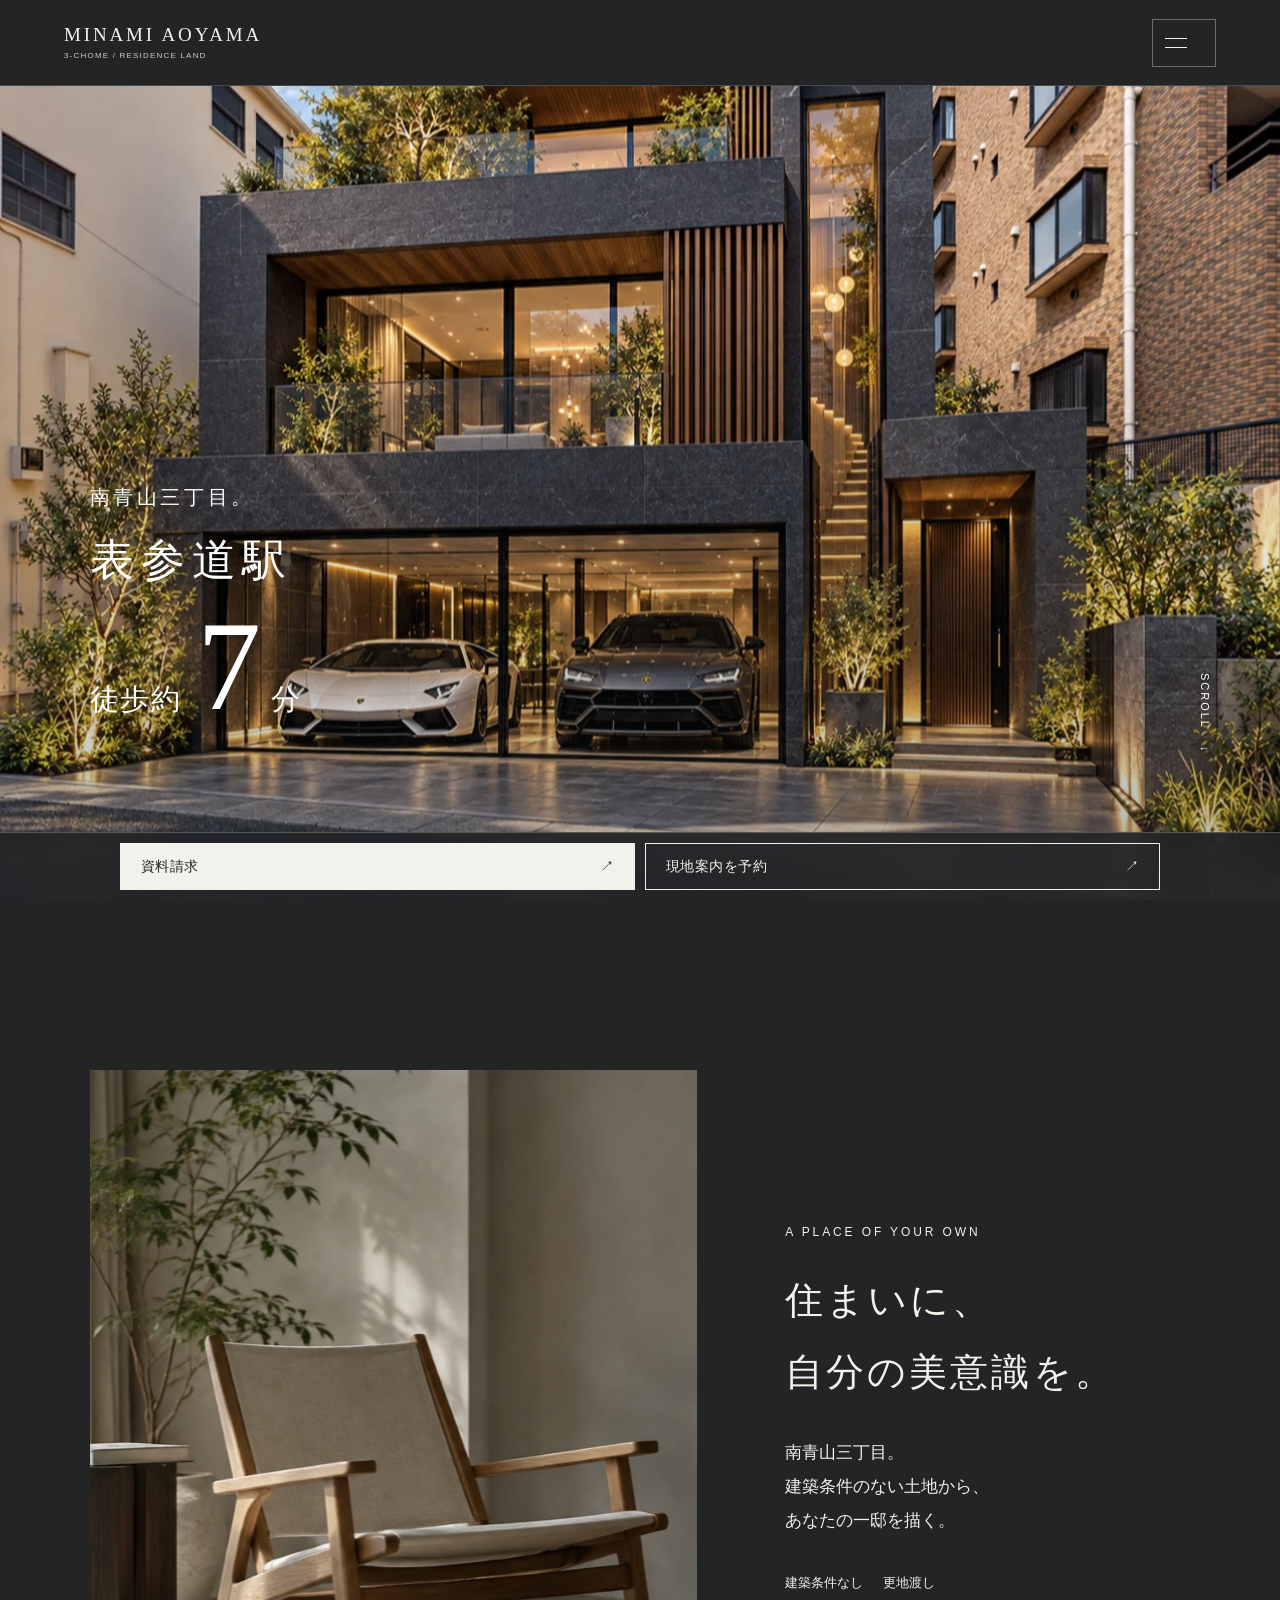
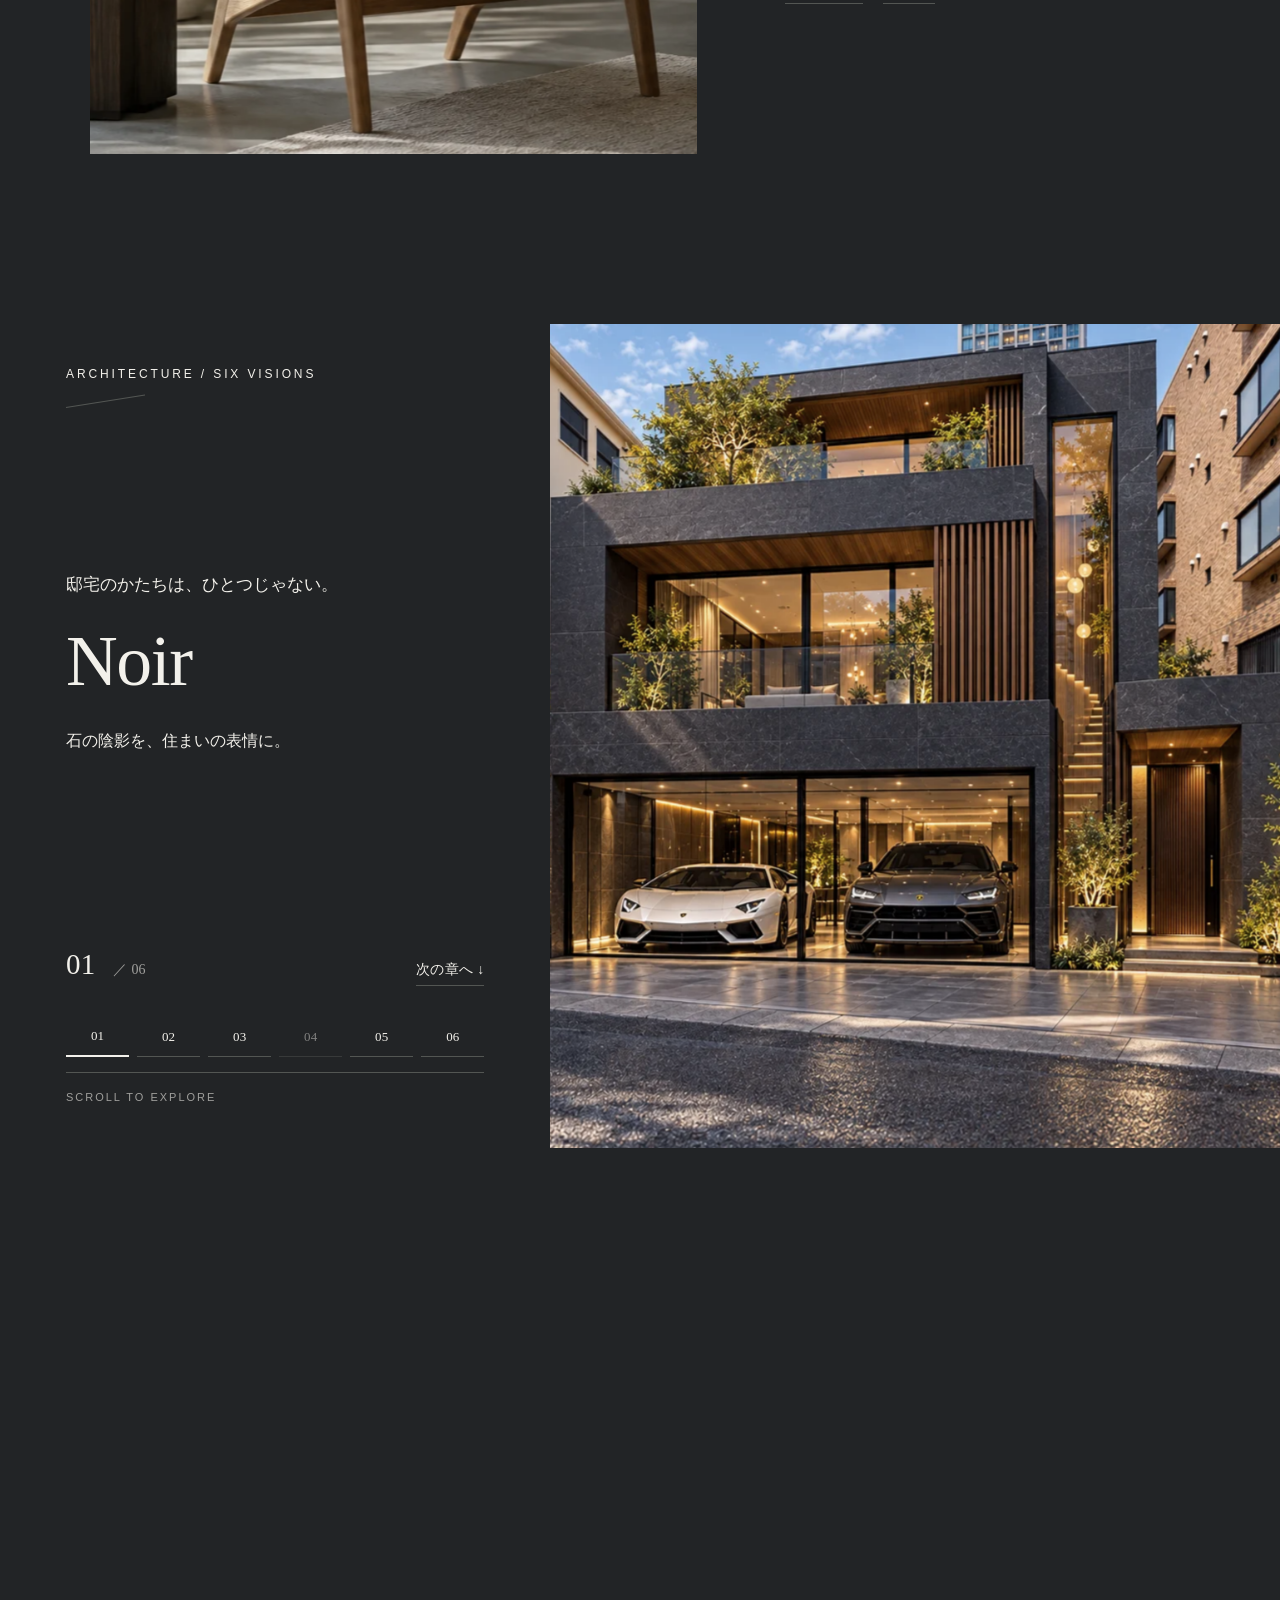
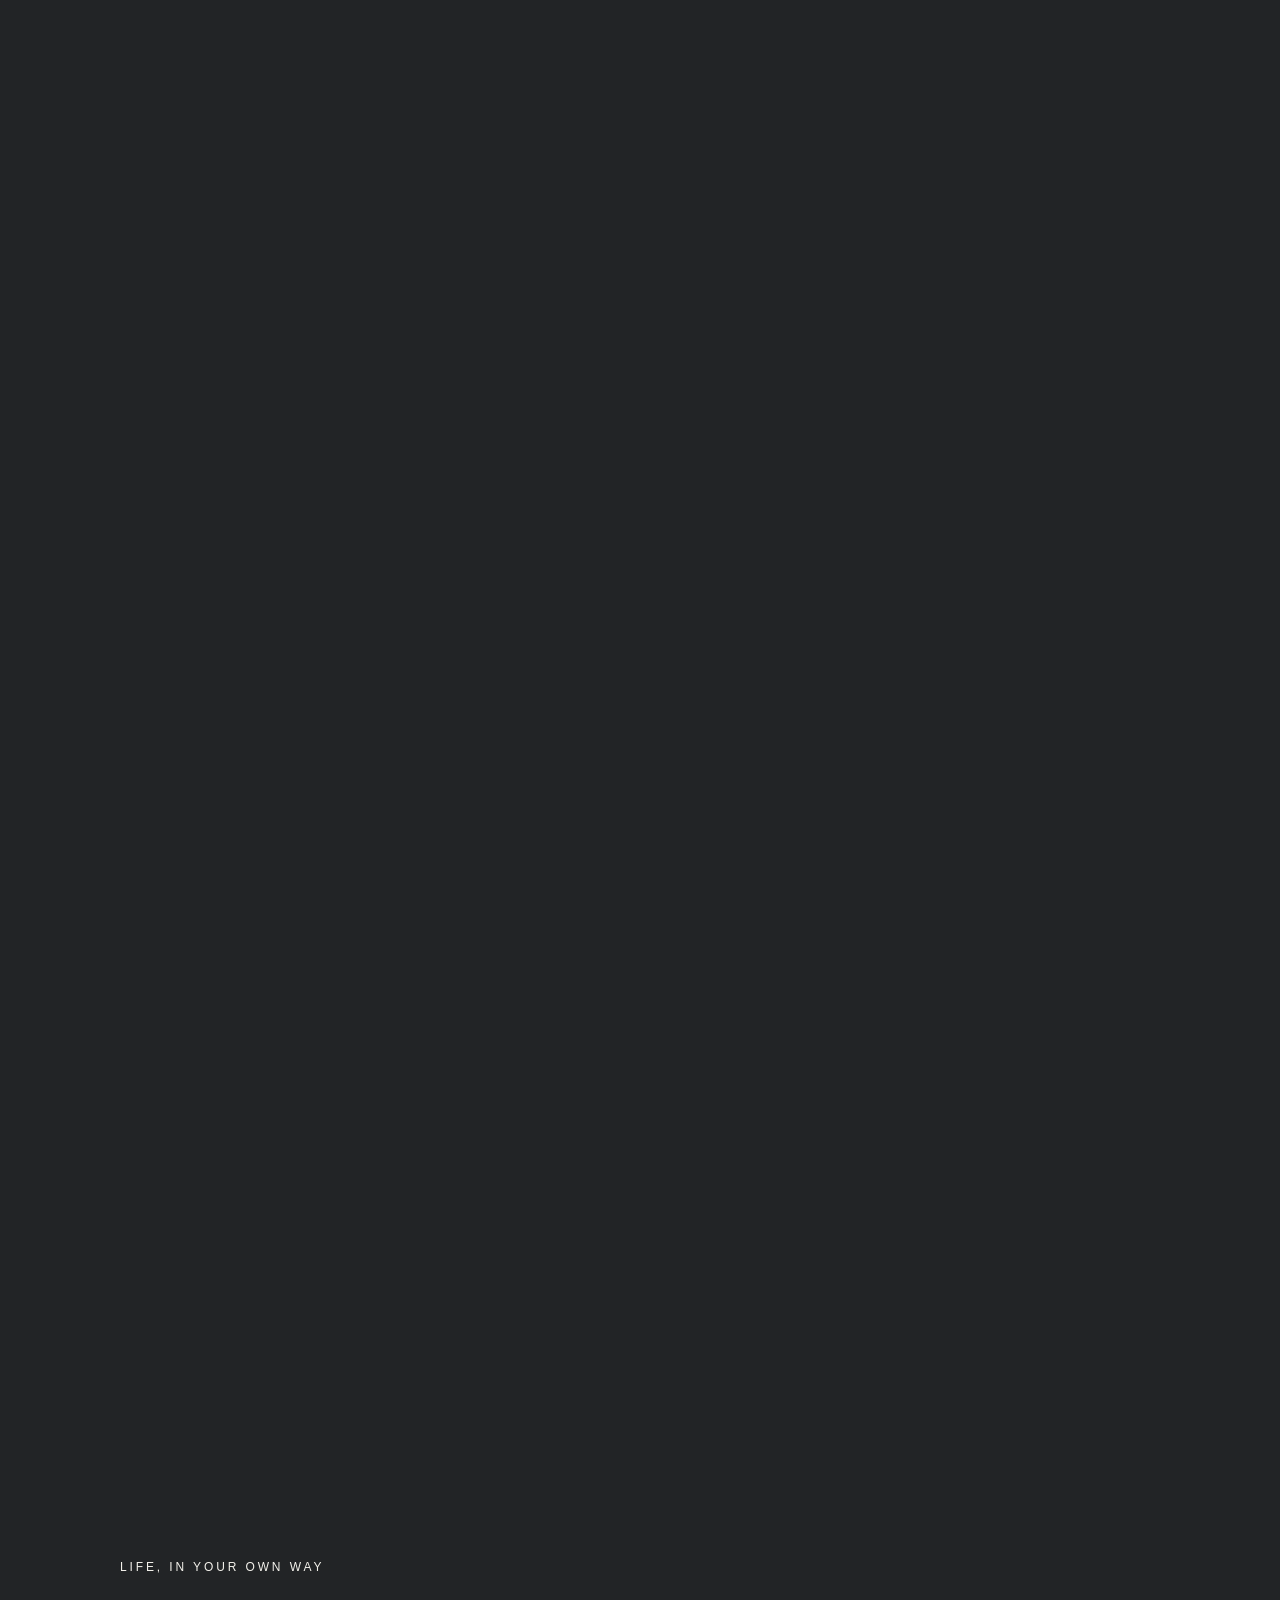
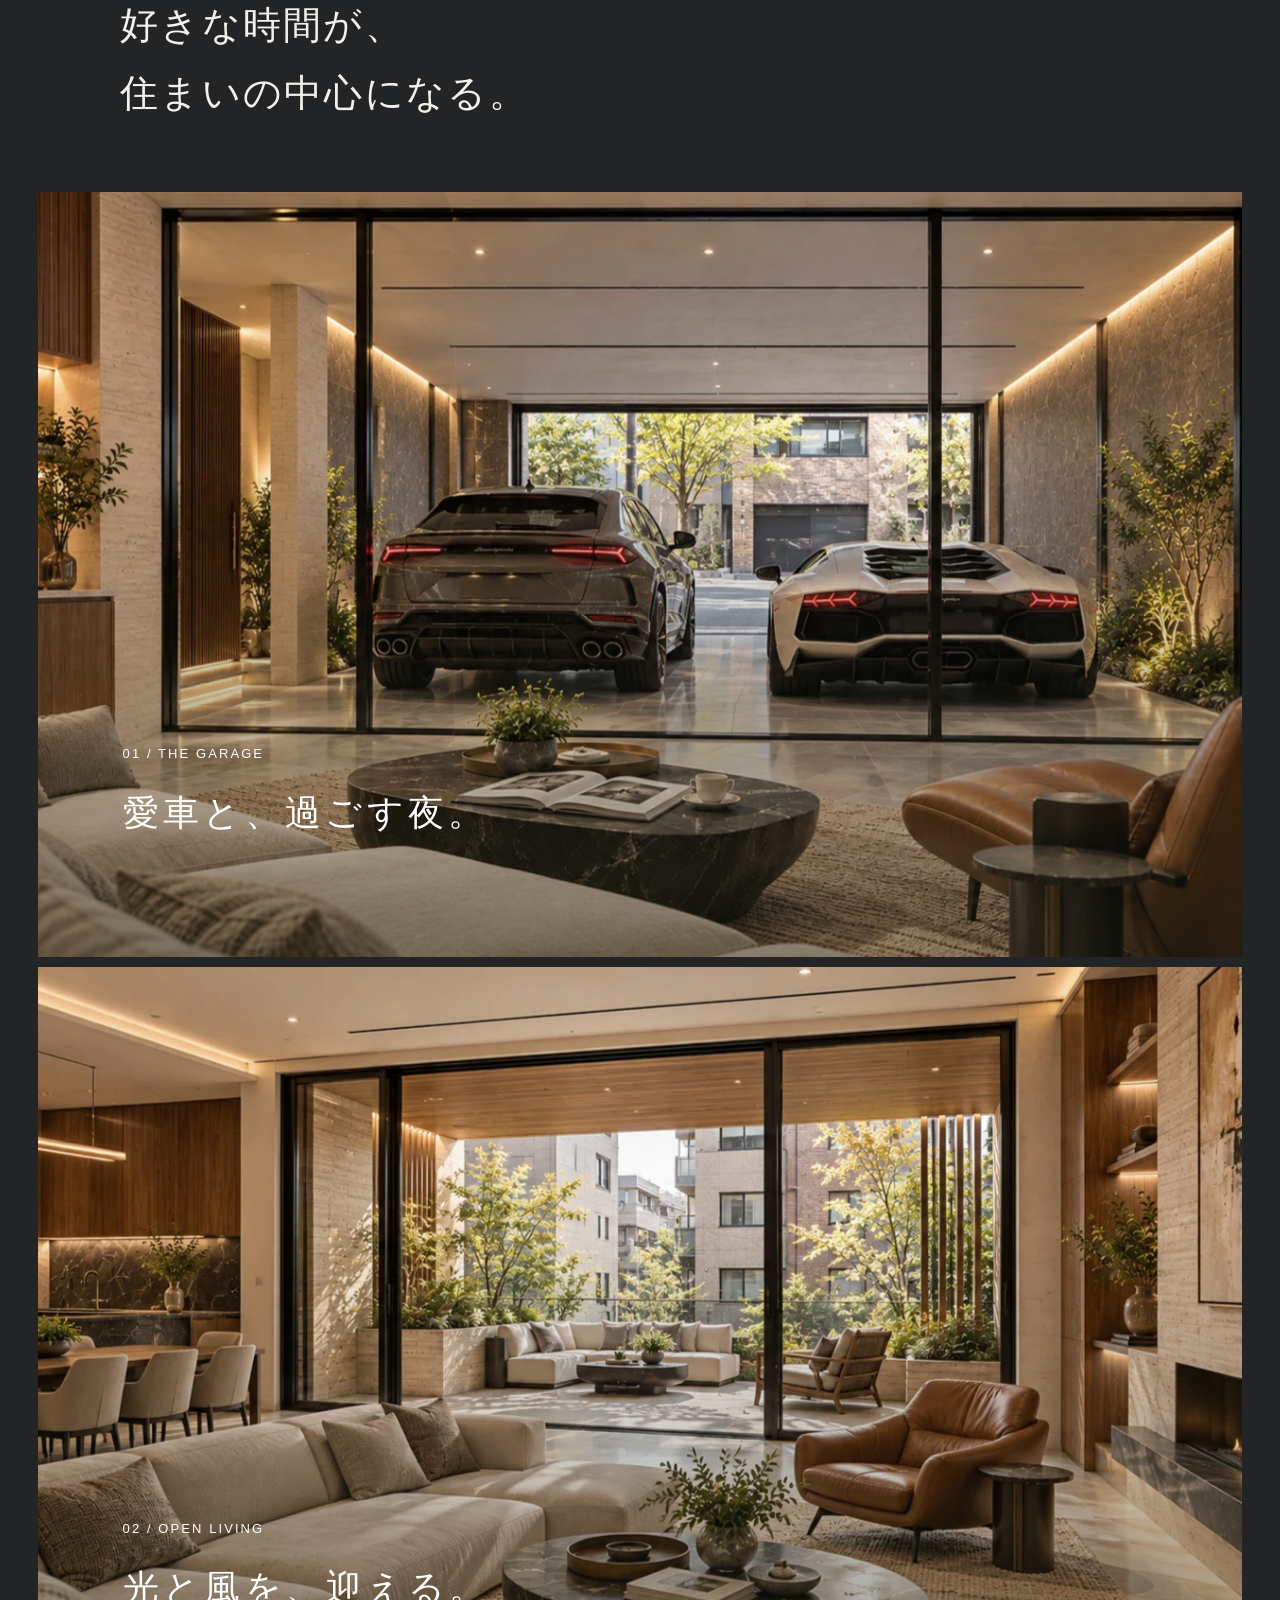
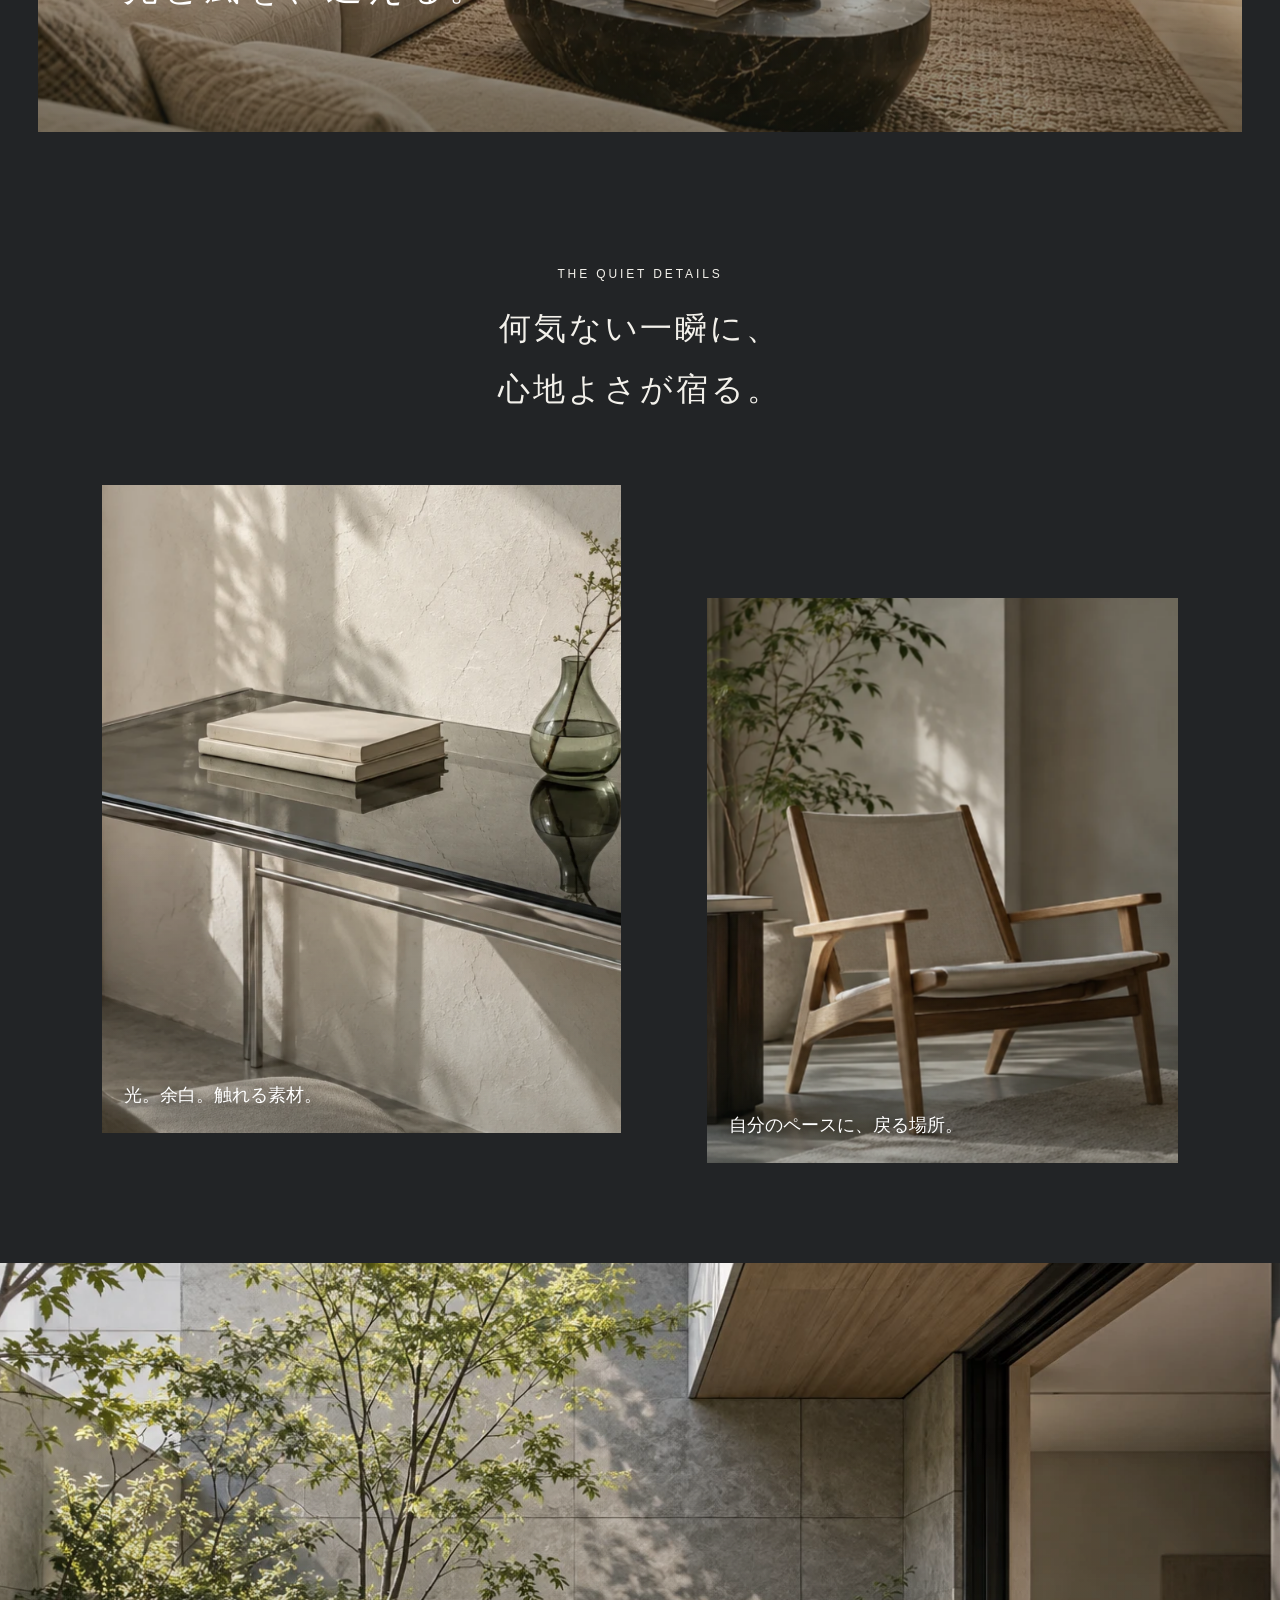
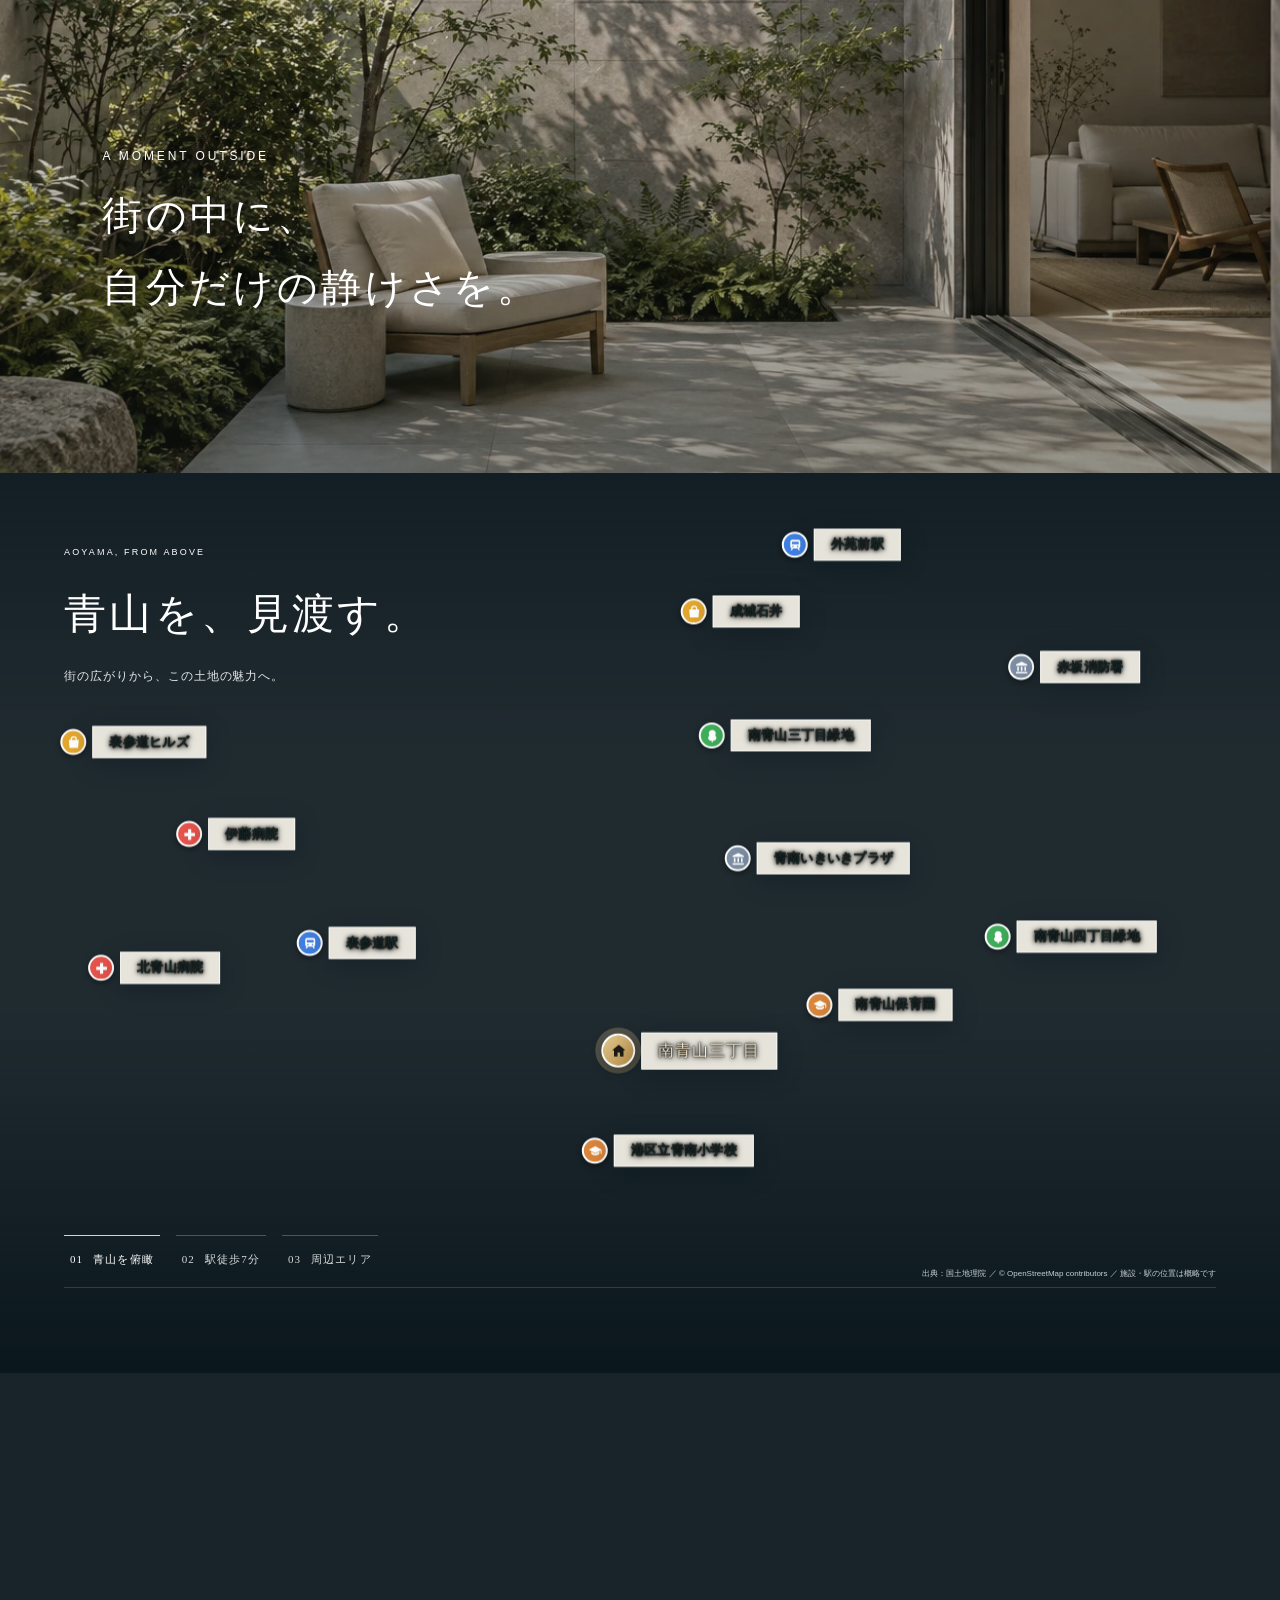
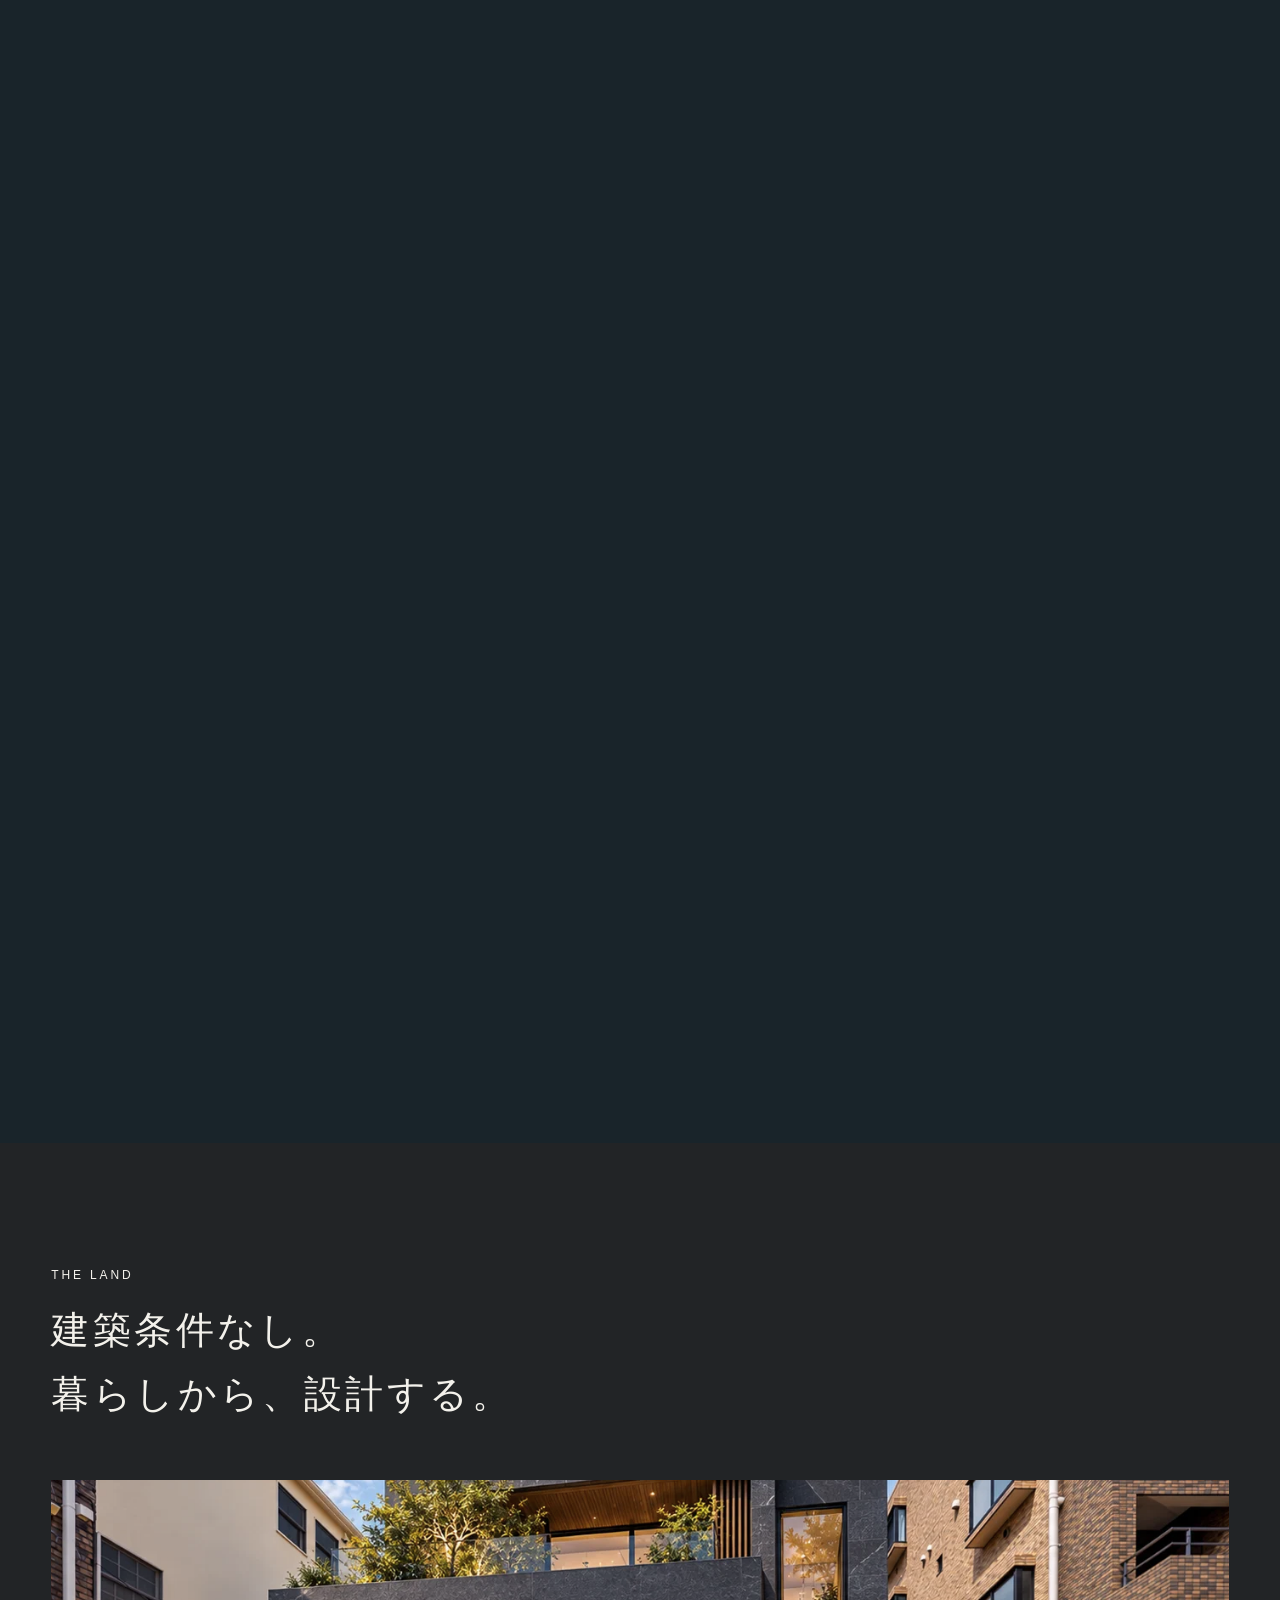
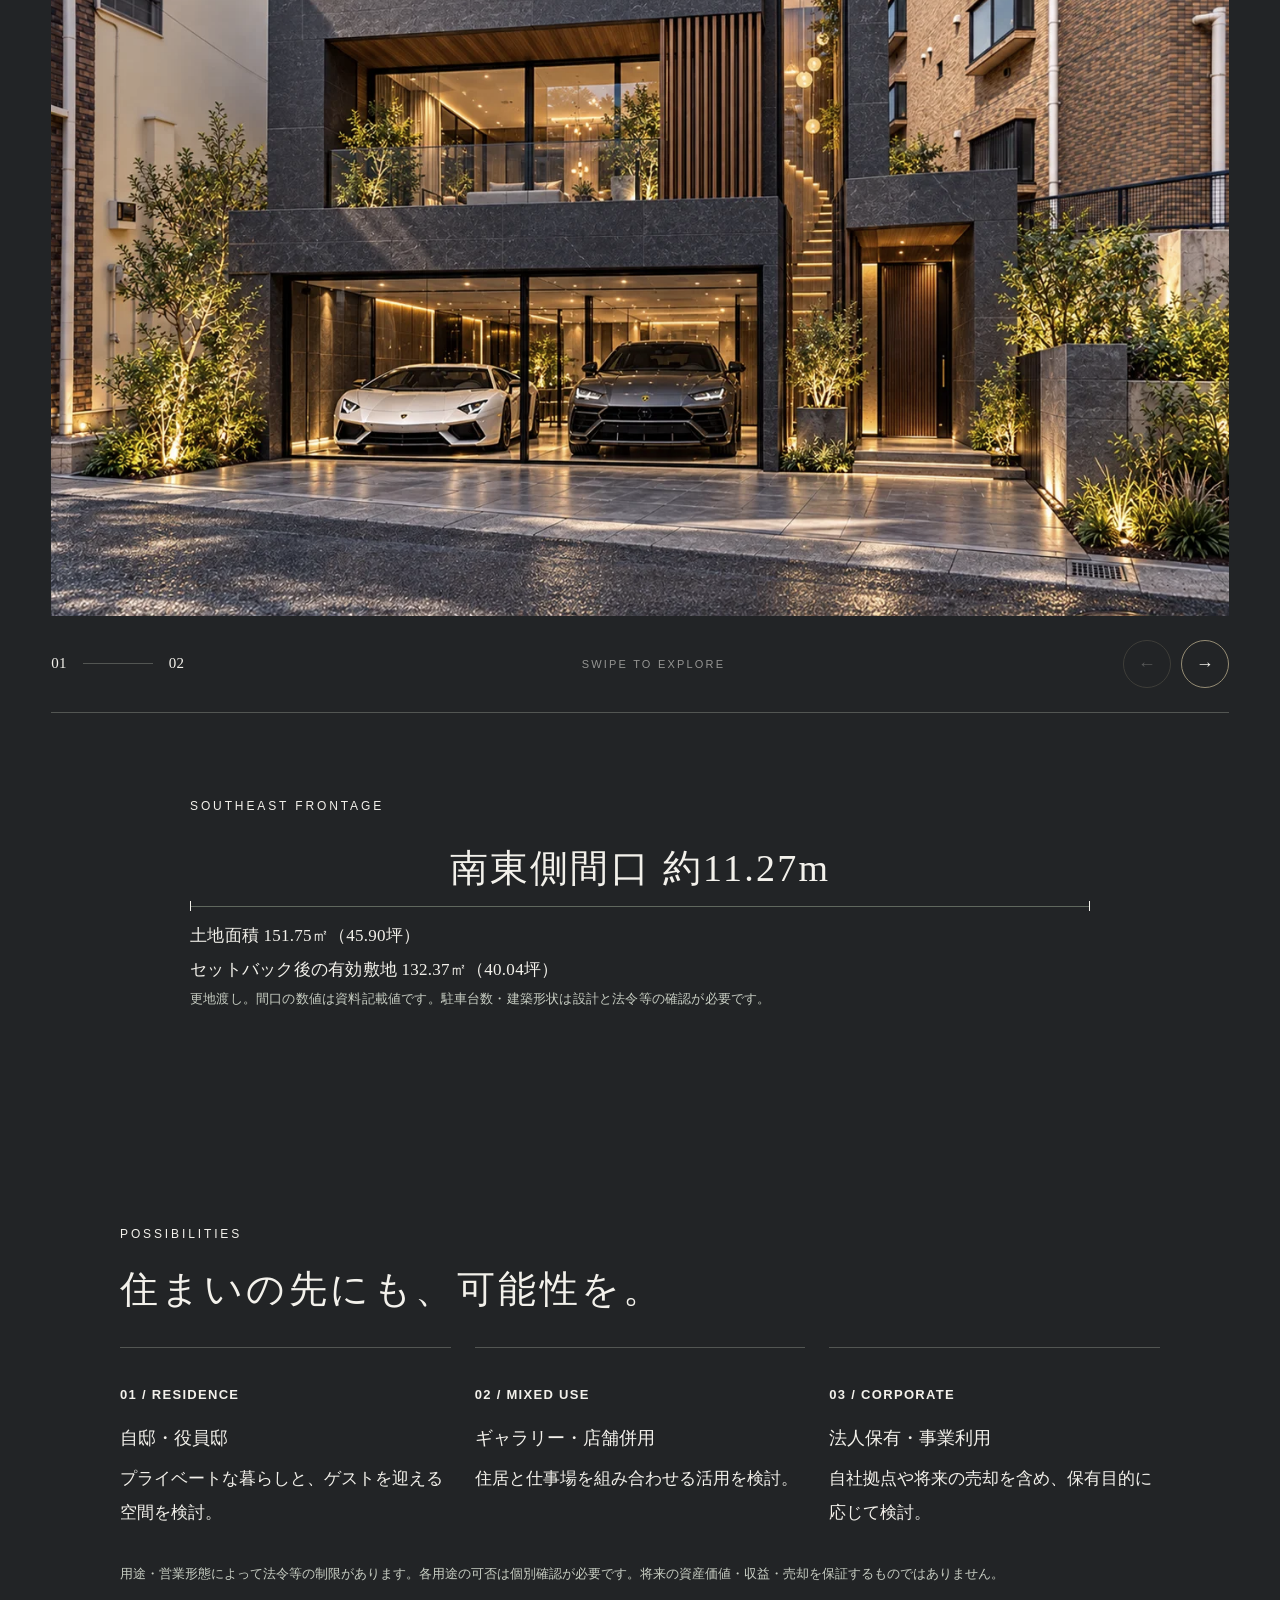
==== commit 724a8c8b: "Map-style facility pins, wider area view, remove CTA card Co-Authored-By: Claude Opus 5.5 <noreply@a" ====
--- a/a.html
+++ b/a.html
@@ -1,3 +1,3 @@
 <!DOCTYPE html>
 
-<html lang="ja"><head><meta charset="utf-8"/><meta name="robots" content="noindex,nofollow"/><meta content="width=device-width,initial-scale=1,viewport-fit=cover" name="viewport"/><title>南青山三丁目｜Design A</title><link href="https://fonts.googleapis.com/css2?family=Cormorant+Garamond:wght@400;500&amp;display=swap" rel="stylesheet"/><link href="style.css?v=13" rel="stylesheet"/><link href="variants.css?v=13" rel="stylesheet"/><link href="photo-v2.css?v=13" rel="stylesheet"/><link href="design-v3.css?v=13" rel="stylesheet"/><link href="luxury-v4.css?v=13" rel="stylesheet"/><link href="aerial-v5.css?v=13" rel="stylesheet"/><link href="final-ac.css?v=13" rel="stylesheet"/></head><body class="variant-a photo-v2 design-v3 luxury-v4 final-ac"><header class="header"><a class="logo" href="#">MINAMI AOYAMA<small>3-CHOME / RESIDENCE LAND</small></a><nav><a href="#intro">CONCEPT</a><a href="#plans">PLANS</a><a href="#location">LOCATION</a><a href="#outline">OUTLINE</a></nav><button aria-controls="mobile-menu" aria-expanded="false" aria-label="メニューを開く" class="menu-btn" type="button">MENU ＋</button></header><nav class="mobile-menu" hidden="" id="mobile-menu"><a href="#intro">コンセプト</a><a href="#plans">建築デザイン</a><a href="#location">ロケーション</a><a href="#outline">物件概要</a><a href="contact.html?d=a&amp;type=%E8%B3%87%E6%96%99%E8%AB%8B%E6%B1%82">資料請求・現地案内</a></nav><main><section class="hero photo-hero rise-photo" data-parallax="hero"><div class="photo-hero-media"><img alt="ダーク石張りの参考外観CG" fetchpriority="high" height="933" src="assets/plan-1.webp" width="1400"/></div><div class="minimal-title"><h1>南青山三丁目。</h1><p class="station-hero"><span class="station-name">表参道駅</span><span class="station-time"><span>徒歩約</span><strong>7</strong><span>分</span></span></p></div><a aria-label="続きへスクロール" class="hero-scroll" href="#intro">SCROLL <span>↓</span></a></section><section class="photo-intro" id="intro"><div class="intro-photo" data-parallax="medium"><img alt="自然光と木の家具があるラウンジの暮らしイメージ" loading="lazy" src="assets/mood/quiet-lounge-v2.webp"/></div><div class="intro-copy"><span class="eyebrow">A PLACE OF YOUR OWN</span><h2>住まいに、<br/>自分の美意識を。</h2><p>南青山三丁目。<br/>建築条件のない土地から、<br/>あなたの一邸を描く。</p><div class="intro-tags"><span>建築条件なし</span><span>更地渡し</span></div></div></section><section aria-label="スクロールで見る6つの参考建築プラン" class="pinned-plans" id="plans"><div class="pin-scene"><div class="pin-visual"><figure aria-hidden="false" class="pin-slide is-active" data-index="0"><img alt="ノワール：参考外観CG" decoding="async" src="assets/plan-1.webp"/></figure><figure aria-hidden="true" class="pin-slide" data-index="1"><img alt="カーブ：参考外観CG" decoding="async" src="assets/plan-2.webp"/></figure><figure aria-hidden="true" class="pin-slide" data-index="2"><img alt="テラス：参考外観CG" decoding="async" src="assets/plan-3.webp"/></figure><figure aria-hidden="true" class="pin-slide" data-index="3"><img alt="格子：参考外観CG" decoding="async" src="assets/plan-4.webp"/></figure><figure aria-hidden="true" class="pin-slide" data-index="4"><img alt="コンクリート：参考外観CG" decoding="async" src="assets/plan-5.webp"/></figure><figure aria-hidden="true" class="pin-slide" data-index="5"><img alt="トラバーチン：参考外観CG" decoding="async" src="assets/plan-6.webp"/></figure></div><div class="pin-copy"><span class="eyebrow">ARCHITECTURE / SIX VISIONS</span><div class="pin-chapter"><p class="pin-kicker">邸宅のかたちは、ひとつじゃない。</p><h2 id="pin-title">Noir</h2><p id="pin-description">石の陰影を、住まいの表情に。</p></div><div class="pin-controls"><div class="pin-counter"><strong id="pin-number">01</strong><span>／ 06</span><a href="#after-plans">次の章へ ↓</a></div><div aria-label="参考プランを選ぶ" class="pin-dots"><button aria-label="1：ノワールを見る" aria-pressed="true" data-chapter="0" type="button"><span>01</span></button><button aria-label="2：カーブを見る" aria-pressed="false" data-chapter="1" type="button"><span>02</span></button><button aria-label="3：テラスを見る" aria-pressed="false" data-chapter="2" type="button"><span>03</span></button><button aria-label="4：格子を見る" aria-pressed="false" data-chapter="3" type="button"><span>04</span></button><button aria-label="5：コンクリートを見る" aria-pressed="false" data-chapter="4" type="button"><span>05</span></button><button aria-label="6：トラバーチンを見る" aria-pressed="false" data-chapter="5" type="button"><span>06</span></button></div><div class="pin-progress"><span></span></div><p class="pin-instruction">SCROLL TO EXPLORE</p></div></div></div></section><div class="plan-disclaimer wrap" id="after-plans"></div><section class="cinematic-living" id="living"><div class="living-intro wrap"><span class="eyebrow">LIFE, IN YOUR OWN WAY</span><h2>好きな時間が、<br/>住まいの中心になる。</h2></div><article class="living-panel" data-parallax="large"><div class="living-image"><img alt="愛車を眺めるガレージリビングの参考CG" loading="lazy" src="assets/garage.webp"/></div><div class="living-caption"><span>01 / THE GARAGE</span><h3>愛車と、過ごす夜。</h3></div></article><article class="living-panel second" data-parallax="large"><div class="living-image"><img alt="テラス続きのリビング参考CG" loading="lazy" src="assets/living.webp"/></div><div class="living-caption"><span>02 / OPEN LIVING</span><h3>光と風を、迎える。</h3></div></article></section><section class="atmosphere" id="atmosphere"><div class="atmosphere-head wrap"><span class="eyebrow">THE QUIET DETAILS</span><h2>何気ない一瞬に、<br/>心地よさが宿る。</h2></div><div class="mood-grid"><figure data-parallax="medium"><img alt="リネン・ガラス・家具の静かな質感を表す生成イメージ" loading="lazy" src="assets/mood/still-life-v2.webp"/><figcaption>光。余白。触れる素材。</figcaption></figure><figure data-parallax="medium"><img alt="自然光に包まれたラウンジの生成イメージ" loading="lazy" src="assets/mood/quiet-lounge-v2.webp"/><figcaption>自分のペースに、戻る場所。</figcaption></figure></div></section><section class="terrace-scene" data-parallax="large" id="terrace"><div class="terrace-image"><img alt="石と植栽に囲まれた小さなテラスの生成イメージ" loading="lazy" src="assets/mood/terrace-soft-v2.webp"/></div><div class="terrace-copy"><span class="eyebrow">A MOMENT OUTSIDE</span><h2>街の中に、<br/>自分だけの静けさを。</h2></div></section><section aria-label="青山の航空写真とアクセス" class="aerial-story" id="location"><div class="aerial-stage" data-chapter="0"><div aria-label="実際の航空写真と建物形状を用いた青山周辺の立体ビュー" class="aerial-canvas" role="img"></div><div class="aerial-labels"></div><div class="aerial-heading"><span class="aerial-kicker">AOYAMA, FROM ABOVE</span><h2 class="aerial-title">青山を、見渡す。</h2><p class="aerial-description">街の広がりから、この土地の魅力へ。</p></div><div class="aerial-loading" role="status">AOYAMA / 航空写真を読み込み中</div><div class="aerial-bottom"><div aria-label="航空写真の表示段階" class="aerial-steps"><button aria-pressed="true" data-geo-chapter="0" type="button"><b>01</b>青山を俯瞰</button><button aria-pressed="false" data-geo-chapter="1" type="button"><b>02</b>駅徒歩7分</button><button aria-pressed="false" data-geo-chapter="2" type="button"><b>03</b>周辺エリア</button></div><p class="aerial-credit">出典：<a href="https://maps.gsi.go.jp/development/ichiran.html" rel="noopener" target="_blank">国土地理院</a> ／ <a href="https://www.openstreetmap.org/copyright" rel="noopener" target="_blank">© OpenStreetMap contributors</a> ／ 施設・駅の位置は概略です</p></div><div class="aerial-progress"><span></span></div></div></section><section class="" id="land"><div class="wrap"><span class="eyebrow">THE LAND</span><h2>建築条件なし。<br/>暮らしから、設計する。</h2><div aria-label="敷地・建築の3Dイメージ" aria-roledescription="カルーセル" class="site-carousel"><figure aria-label="1 / 2" class="site-slide" id="site-slide-1" role="group"><img alt="ノワールの参考建築CG" loading="eager" src="assets/plan-1.webp"/></figure><figure aria-label="2 / 2" class="site-slide" id="site-slide-2" role="group"><img alt="建築の3D参考イメージ" loading="eager" src="assets/plan-5.webp"/></figure></div><div class="site-controls"><div class="site-pagination"><span aria-live="polite" class="site-current">01</span><span class="site-rule"></span><span>02</span></div><span class="site-hint">SWIPE TO EXPLORE</span><div class="site-arrows"><button aria-label="前の3Dイメージ" data-site-step="-1" type="button">←</button><button aria-label="次の3Dイメージ" data-site-step="1" type="button">→</button></div></div><div class="frontage"><span class="eyebrow">SOUTHEAST FRONTAGE</span><div class="dimension">南東側間口 約11.27m</div><p>土地面積 151.75㎡（45.90坪）<br/>セットバック後の有効敷地 132.37㎡（40.04坪）</p><p class="note">更地渡し。間口の数値は資料記載値です。駐車台数・建築形状は設計と法令等の確認が必要です。</p></div></div></section><section class="" id="possibilities"><div class="wrap"><span class="eyebrow">POSSIBILITIES</span><h2>住まいの先にも、可能性を。</h2><div class="possibilities"><article><b>01 / RESIDENCE</b><h3>自邸・役員邸</h3><p>プライベートな暮らしと、ゲストを迎える空間を検討。</p></article><article><b>02 / MIXED USE</b><h3>ギャラリー・店舗併用</h3><p>住居と仕事場を組み合わせる活用を検討。</p></article><article><b>03 / CORPORATE</b><h3>法人保有・事業利用</h3><p>自社拠点や将来の売却を含め、保有目的に応じて検討。</p></article></div><p class="note">用途・営業形態によって法令等の制限があります。各用途の可否は個別確認が必要です。将来の資産価値・収益・売却を保証するものではありません。</p></div></section><section class="volume" id="volume"><div class="wrap"><span class="eyebrow">BEFORE YOU PLAN</span><h2>建てられる大きさを、<br/>正確に知ることから。</h2><div class="volume-editorial"><div class="volume-box designed-volume"><figure class="volume-photo"><img alt="建築ボリュームの参考イメージ" loading="lazy" src="assets/plan-6.webp"/></figure><span>セットバック後の有効敷地</span><strong>132.37㎡ / 40.04坪</strong><p>土地面積151.75㎡に対し、セットバック部分は19.38㎡です。</p></div><div class="volume-box designed-volume"><figure class="volume-photo"><img alt="建築の検討イメージ" loading="lazy" src="assets/plan-5.webp"/></figure><span>前面道路と建築ボリューム</span><strong>南東側道路 約4.0m</strong><p>指定容積率300%をそのまま利用できない場合があります。構成資料の延床約210㎡前後は設計確認前の目安です。</p></div></div><p class="note">ガレージ・地下室の床面積の扱いを含め、建築ボリュームは法令、敷地条件、設計により異なります。詳細は設計士等による確認が必要です。数値・適用条件の確認後に検討書をご案内します。</p><a class="btn" data-request="資料請求" href="contact.html?d=a&amp;type=%E8%B3%87%E6%96%99%E8%AB%8B%E6%B1%82" style="margin-top:24px">建築ボリューム検討書を請求する</a></div></section><section class="estate" id="outline"><div class="estate-heading wrap"><span class="eyebrow">THE LAND / PROPERTY DETAILS</span><h2>南青山三丁目。<br/>その一画を、あなたへ。</h2></div><div class="estate-layout wrap"><div class="estate-visual"><figure><img alt="南青山周辺の航空写真を用いた立体ビュー" loading="lazy" src="assets/geo/aoyama-aerial-final.webp"/><figcaption>MINAMI AOYAMA / FROM ABOVE</figcaption></figure><small class="outline-source">出典：<a href="https://maps.gsi.go.jp/development/ichiran.html">国土地理院</a>・<a href="https://www.openstreetmap.org/copyright">OpenStreetMap</a></small><div class="estate-price"><span>LAND PRICE</span><p><strong>9</strong>億<strong>8,000</strong><small>万円</small></p><small>坪単価 約2,135万円</small></div><div class="estate-area"><div><span>LAND AREA</span><p>151.75<small>㎡</small></p><small>45.90坪</small></div><div><span>EFFECTIVE AREA</span><p>132.37<small>㎡</small></p><small>40.04坪 / セットバック後</small></div></div></div><div class="estate-information"><div class="estate-group"><div class="estate-group-title"><span>01</span><h3>所在地とアクセス</h3></div><dl><div><dt>所在地</dt><dd>東京都港区南青山三丁目（詳細は資料請求後にご案内）</dd></div><div><dt>交通</dt><dd>東京メトロ銀座線・半蔵門線・千代田線「表参道」駅 徒歩約7分</dd></div></dl></div><div class="estate-group"><div class="estate-group-title"><span>02</span><h3>敷地と権利</h3></div><dl><div><dt>土地面積</dt><dd>151.75㎡（45.90坪）</dd></div><div><dt>実測面積</dt><dd>155.00㎡</dd></div><div><dt>有効敷地面積</dt><dd>132.37㎡（40.04坪）</dd></div><div><dt>セットバック</dt><dd>19.38㎡</dd></div><div><dt>地目・権利</dt><dd>宅地・所有権</dd></div><div><dt>道路・間口</dt><dd>南東側 幅員約4.0m／間口約11.27m</dd></div></dl></div><div class="estate-group"><div class="estate-group-title"><span>03</span><h3>建築と利用条件</h3></div><dl><div><dt>用途地域</dt><dd>第二種中高層住居専用地域</dd></div><div><dt>建ぺい率・容積率</dt><dd>60%・300%（前面道路幅員等による制限あり）</dd></div><div><dt>現況・建築条件</dt><dd>更地渡し・建築条件なし</dd></div></dl></div><div class="estate-group"><div class="estate-group-title"><span>04</span><h3>お取引について</h3></div><dl><div><dt>物件種別</dt><dd>土地</dd></div><div><dt>取引態様</dt><dd>売主代理（REJ）</dd></div><div><dt>備考</dt><dd>土地境界確認書あり、参考建築プラン・建築CGあり</dd></div></dl></div><details class="estate-laws"><summary>その他法令・制限事項 <span>＋</span></summary><p>準防火地域、24m第三種高度地区、日影規制3時間−2時間／測定面4m、容積率低減係数0.4、道路斜線勾配1.25、隣地斜線勾配1.25・立ち上がり高さ20m（提供チラシ記載）</p></details><p class="estate-note">提供資料に基づく情報です。最新の販売状況・面積の整合・法令の適用については、担当者へお問い合わせください。</p><details class="estate-laws editorial-check"><summary>公開前の確認事項 <span>＋</span></summary><p>引渡時期・販売区画数・取引条件有効期限・情報更新日・次回更新予定日・会社情報等は未提供／要確認</p></details></div></div></section><section class="cta-final" id="contact"><div class="cta-grid"><div class="cta-copy"><h2 class="cta-display"><span class="l1">PRIVATE</span><span class="l2"><span class="cta-jp">この土地から始まる、<br/>あなただけの計画を。</span><i class="cta-rule" aria-hidden="true"></i><span>ACCESS</span></span></h2><div class="cta-actions"><a class="cta-row" href="contact.html?d=a&amp;type=%E8%B3%87%E6%96%99%E8%AB%8B%E6%B1%82"><span class="cta-label">資料請求</span><span class="cta-arrow" aria-hidden="true"><svg viewBox="0 0 24 24"><path d="M5 19 19 5M9 5h10v10"/></svg></span></a><a class="cta-row" href="contact.html?d=a&amp;type=%E7%8F%BE%E5%9C%B0%E6%A1%88%E5%86%85"><span class="cta-label">現地案内を予約</span><span class="cta-arrow" aria-hidden="true"><svg viewBox="0 0 24 24"><path d="M5 19 19 5M9 5h10v10"/></svg></span></a></div><div class="cta-notes"><h3>NOTES</h3><p>*資料について：参考建築プラン・建築CG、土地境界確認書の写し、建築ボリューム検討書をご用意しています。各資料の提供可否・内容は担当者確認後に確定いたします。</p><p>*建築について：掲載の建築イメージは参考であり、用途・規模は法令、敷地条件、設計により異なります。ご相談内容は秘密厳守で担当者が対応いたします。</p></div></div><div class="cta-visual" aria-hidden="true"><div class="cta-card"><span class="cta-card-brand">MINAMI AOYAMA</span><span class="cta-card-sub">3-CHOME ／ PRIVATE ACCESS</span><span class="cta-card-chip"></span><span class="cta-card-no">151.75㎡ · 45.90 TSUBO</span></div></div></div><a class="cta-bottom" href="contact.html?d=a&amp;type=%E8%B3%87%E6%96%99%E8%AB%8B%E6%B1%82">資料請求・現地案内のお申し込み</a></section></main><div aria-label="お問い合わせ" class="sticky"><a class="btn primary" data-request="資料請求" href="contact.html?d=a&amp;type=%E8%B3%87%E6%96%99%E8%AB%8B%E6%B1%82">資料請求</a><a class="btn" data-request="現地案内" href="contact.html?d=a&amp;type=%E7%8F%BE%E5%9C%B0%E6%A1%88%E5%86%85">現地案内を予約</a></div><script src="app.js?v=13"></script><script src="motion.js?v=13"></script><script src="design-v3.js?v=13"></script><script src="luxury-v4.js?v=13"></script><script src="aerial-v5.js?v=13" type="module"></script><script src="final-ac.js?v=13"></script></body></html>+<html lang="ja"><head><meta charset="utf-8"/><meta name="robots" content="noindex,nofollow"/><meta content="width=device-width,initial-scale=1,viewport-fit=cover" name="viewport"/><title>南青山三丁目｜Design A</title><link href="https://fonts.googleapis.com/css2?family=Cormorant+Garamond:wght@400;500&amp;display=swap" rel="stylesheet"/><link href="style.css?v=14" rel="stylesheet"/><link href="variants.css?v=14" rel="stylesheet"/><link href="photo-v2.css?v=14" rel="stylesheet"/><link href="design-v3.css?v=14" rel="stylesheet"/><link href="luxury-v4.css?v=14" rel="stylesheet"/><link href="aerial-v5.css?v=14" rel="stylesheet"/><link href="final-ac.css?v=14" rel="stylesheet"/></head><body class="variant-a photo-v2 design-v3 luxury-v4 final-ac"><header class="header"><a class="logo" href="#">MINAMI AOYAMA<small>3-CHOME / RESIDENCE LAND</small></a><nav><a href="#intro">CONCEPT</a><a href="#plans">PLANS</a><a href="#location">LOCATION</a><a href="#outline">OUTLINE</a></nav><button aria-controls="mobile-menu" aria-expanded="false" aria-label="メニューを開く" class="menu-btn" type="button">MENU ＋</button></header><nav class="mobile-menu" hidden="" id="mobile-menu"><a href="#intro">コンセプト</a><a href="#plans">建築デザイン</a><a href="#location">ロケーション</a><a href="#outline">物件概要</a><a href="contact.html?d=a&amp;type=%E8%B3%87%E6%96%99%E8%AB%8B%E6%B1%82">資料請求・現地案内</a></nav><main><section class="hero photo-hero rise-photo" data-parallax="hero"><div class="photo-hero-media"><img alt="ダーク石張りの参考外観CG" fetchpriority="high" height="933" src="assets/plan-1.webp" width="1400"/></div><div class="minimal-title"><h1>南青山三丁目。</h1><p class="station-hero"><span class="station-name">表参道駅</span><span class="station-time"><span>徒歩約</span><strong>7</strong><span>分</span></span></p></div><a aria-label="続きへスクロール" class="hero-scroll" href="#intro">SCROLL <span>↓</span></a></section><section class="photo-intro" id="intro"><div class="intro-photo" data-parallax="medium"><img alt="自然光と木の家具があるラウンジの暮らしイメージ" loading="lazy" src="assets/mood/quiet-lounge-v2.webp"/></div><div class="intro-copy"><span class="eyebrow">A PLACE OF YOUR OWN</span><h2>住まいに、<br/>自分の美意識を。</h2><p>南青山三丁目。<br/>建築条件のない土地から、<br/>あなたの一邸を描く。</p><div class="intro-tags"><span>建築条件なし</span><span>更地渡し</span></div></div></section><section aria-label="スクロールで見る6つの参考建築プラン" class="pinned-plans" id="plans"><div class="pin-scene"><div class="pin-visual"><figure aria-hidden="false" class="pin-slide is-active" data-index="0"><img alt="ノワール：参考外観CG" decoding="async" src="assets/plan-1.webp"/></figure><figure aria-hidden="true" class="pin-slide" data-index="1"><img alt="カーブ：参考外観CG" decoding="async" src="assets/plan-2.webp"/></figure><figure aria-hidden="true" class="pin-slide" data-index="2"><img alt="テラス：参考外観CG" decoding="async" src="assets/plan-3.webp"/></figure><figure aria-hidden="true" class="pin-slide" data-index="3"><img alt="格子：参考外観CG" decoding="async" src="assets/plan-4.webp"/></figure><figure aria-hidden="true" class="pin-slide" data-index="4"><img alt="コンクリート：参考外観CG" decoding="async" src="assets/plan-5.webp"/></figure><figure aria-hidden="true" class="pin-slide" data-index="5"><img alt="トラバーチン：参考外観CG" decoding="async" src="assets/plan-6.webp"/></figure></div><div class="pin-copy"><span class="eyebrow">ARCHITECTURE / SIX VISIONS</span><div class="pin-chapter"><p class="pin-kicker">邸宅のかたちは、ひとつじゃない。</p><h2 id="pin-title">Noir</h2><p id="pin-description">石の陰影を、住まいの表情に。</p></div><div class="pin-controls"><div class="pin-counter"><strong id="pin-number">01</strong><span>／ 06</span><a href="#after-plans">次の章へ ↓</a></div><div aria-label="参考プランを選ぶ" class="pin-dots"><button aria-label="1：ノワールを見る" aria-pressed="true" data-chapter="0" type="button"><span>01</span></button><button aria-label="2：カーブを見る" aria-pressed="false" data-chapter="1" type="button"><span>02</span></button><button aria-label="3：テラスを見る" aria-pressed="false" data-chapter="2" type="button"><span>03</span></button><button aria-label="4：格子を見る" aria-pressed="false" data-chapter="3" type="button"><span>04</span></button><button aria-label="5：コンクリートを見る" aria-pressed="false" data-chapter="4" type="button"><span>05</span></button><button aria-label="6：トラバーチンを見る" aria-pressed="false" data-chapter="5" type="button"><span>06</span></button></div><div class="pin-progress"><span></span></div><p class="pin-instruction">SCROLL TO EXPLORE</p></div></div></div></section><div class="plan-disclaimer wrap" id="after-plans"></div><section class="cinematic-living" id="living"><div class="living-intro wrap"><span class="eyebrow">LIFE, IN YOUR OWN WAY</span><h2>好きな時間が、<br/>住まいの中心になる。</h2></div><article class="living-panel" data-parallax="large"><div class="living-image"><img alt="愛車を眺めるガレージリビングの参考CG" loading="lazy" src="assets/garage.webp"/></div><div class="living-caption"><span>01 / THE GARAGE</span><h3>愛車と、過ごす夜。</h3></div></article><article class="living-panel second" data-parallax="large"><div class="living-image"><img alt="テラス続きのリビング参考CG" loading="lazy" src="assets/living.webp"/></div><div class="living-caption"><span>02 / OPEN LIVING</span><h3>光と風を、迎える。</h3></div></article></section><section class="atmosphere" id="atmosphere"><div class="atmosphere-head wrap"><span class="eyebrow">THE QUIET DETAILS</span><h2>何気ない一瞬に、<br/>心地よさが宿る。</h2></div><div class="mood-grid"><figure data-parallax="medium"><img alt="リネン・ガラス・家具の静かな質感を表す生成イメージ" loading="lazy" src="assets/mood/still-life-v2.webp"/><figcaption>光。余白。触れる素材。</figcaption></figure><figure data-parallax="medium"><img alt="自然光に包まれたラウンジの生成イメージ" loading="lazy" src="assets/mood/quiet-lounge-v2.webp"/><figcaption>自分のペースに、戻る場所。</figcaption></figure></div></section><section class="terrace-scene" data-parallax="large" id="terrace"><div class="terrace-image"><img alt="石と植栽に囲まれた小さなテラスの生成イメージ" loading="lazy" src="assets/mood/terrace-soft-v2.webp"/></div><div class="terrace-copy"><span class="eyebrow">A MOMENT OUTSIDE</span><h2>街の中に、<br/>自分だけの静けさを。</h2></div></section><section aria-label="青山の航空写真とアクセス" class="aerial-story" id="location"><div class="aerial-stage" data-chapter="0"><div aria-label="実際の航空写真と建物形状を用いた青山周辺の立体ビュー" class="aerial-canvas" role="img"></div><div class="aerial-labels"></div><div class="aerial-heading"><span class="aerial-kicker">AOYAMA, FROM ABOVE</span><h2 class="aerial-title">青山を、見渡す。</h2><p class="aerial-description">街の広がりから、この土地の魅力へ。</p></div><div class="aerial-loading" role="status">AOYAMA / 航空写真を読み込み中</div><div class="aerial-bottom"><div aria-label="航空写真の表示段階" class="aerial-steps"><button aria-pressed="true" data-geo-chapter="0" type="button"><b>01</b>青山を俯瞰</button><button aria-pressed="false" data-geo-chapter="1" type="button"><b>02</b>駅徒歩7分</button><button aria-pressed="false" data-geo-chapter="2" type="button"><b>03</b>周辺エリア</button></div><p class="aerial-credit">出典：<a href="https://maps.gsi.go.jp/development/ichiran.html" rel="noopener" target="_blank">国土地理院</a> ／ <a href="https://www.openstreetmap.org/copyright" rel="noopener" target="_blank">© OpenStreetMap contributors</a> ／ 施設・駅の位置は概略です</p></div><div class="aerial-progress"><span></span></div></div></section><section class="" id="land"><div class="wrap"><span class="eyebrow">THE LAND</span><h2>建築条件なし。<br/>暮らしから、設計する。</h2><div aria-label="敷地・建築の3Dイメージ" aria-roledescription="カルーセル" class="site-carousel"><figure aria-label="1 / 2" class="site-slide" id="site-slide-1" role="group"><img alt="ノワールの参考建築CG" loading="eager" src="assets/plan-1.webp"/></figure><figure aria-label="2 / 2" class="site-slide" id="site-slide-2" role="group"><img alt="建築の3D参考イメージ" loading="eager" src="assets/plan-5.webp"/></figure></div><div class="site-controls"><div class="site-pagination"><span aria-live="polite" class="site-current">01</span><span class="site-rule"></span><span>02</span></div><span class="site-hint">SWIPE TO EXPLORE</span><div class="site-arrows"><button aria-label="前の3Dイメージ" data-site-step="-1" type="button">←</button><button aria-label="次の3Dイメージ" data-site-step="1" type="button">→</button></div></div><div class="frontage"><span class="eyebrow">SOUTHEAST FRONTAGE</span><div class="dimension">南東側間口 約11.27m</div><p>土地面積 151.75㎡（45.90坪）<br/>セットバック後の有効敷地 132.37㎡（40.04坪）</p><p class="note">更地渡し。間口の数値は資料記載値です。駐車台数・建築形状は設計と法令等の確認が必要です。</p></div></div></section><section class="" id="possibilities"><div class="wrap"><span class="eyebrow">POSSIBILITIES</span><h2>住まいの先にも、可能性を。</h2><div class="possibilities"><article><b>01 / RESIDENCE</b><h3>自邸・役員邸</h3><p>プライベートな暮らしと、ゲストを迎える空間を検討。</p></article><article><b>02 / MIXED USE</b><h3>ギャラリー・店舗併用</h3><p>住居と仕事場を組み合わせる活用を検討。</p></article><article><b>03 / CORPORATE</b><h3>法人保有・事業利用</h3><p>自社拠点や将来の売却を含め、保有目的に応じて検討。</p></article></div><p class="note">用途・営業形態によって法令等の制限があります。各用途の可否は個別確認が必要です。将来の資産価値・収益・売却を保証するものではありません。</p></div></section><section class="volume" id="volume"><div class="wrap"><span class="eyebrow">BEFORE YOU PLAN</span><h2>建てられる大きさを、<br/>正確に知ることから。</h2><div class="volume-editorial"><div class="volume-box designed-volume"><figure class="volume-photo"><img alt="建築ボリュームの参考イメージ" loading="lazy" src="assets/plan-6.webp"/></figure><span>セットバック後の有効敷地</span><strong>132.37㎡ / 40.04坪</strong><p>土地面積151.75㎡に対し、セットバック部分は19.38㎡です。</p></div><div class="volume-box designed-volume"><figure class="volume-photo"><img alt="建築の検討イメージ" loading="lazy" src="assets/plan-5.webp"/></figure><span>前面道路と建築ボリューム</span><strong>南東側道路 約4.0m</strong><p>指定容積率300%をそのまま利用できない場合があります。構成資料の延床約210㎡前後は設計確認前の目安です。</p></div></div><p class="note">ガレージ・地下室の床面積の扱いを含め、建築ボリュームは法令、敷地条件、設計により異なります。詳細は設計士等による確認が必要です。数値・適用条件の確認後に検討書をご案内します。</p><a class="btn" data-request="資料請求" href="contact.html?d=a&amp;type=%E8%B3%87%E6%96%99%E8%AB%8B%E6%B1%82" style="margin-top:24px">建築ボリューム検討書を請求する</a></div></section><section class="estate" id="outline"><div class="estate-heading wrap"><span class="eyebrow">THE LAND / PROPERTY DETAILS</span><h2>南青山三丁目。<br/>その一画を、あなたへ。</h2></div><div class="estate-layout wrap"><div class="estate-visual"><figure><img alt="南青山周辺の航空写真を用いた立体ビュー" loading="lazy" src="assets/geo/aoyama-aerial-final.webp"/><figcaption>MINAMI AOYAMA / FROM ABOVE</figcaption></figure><small class="outline-source">出典：<a href="https://maps.gsi.go.jp/development/ichiran.html">国土地理院</a>・<a href="https://www.openstreetmap.org/copyright">OpenStreetMap</a></small><div class="estate-price"><span>LAND PRICE</span><p><strong>9</strong>億<strong>8,000</strong><small>万円</small></p><small>坪単価 約2,135万円</small></div><div class="estate-area"><div><span>LAND AREA</span><p>151.75<small>㎡</small></p><small>45.90坪</small></div><div><span>EFFECTIVE AREA</span><p>132.37<small>㎡</small></p><small>40.04坪 / セットバック後</small></div></div></div><div class="estate-information"><div class="estate-group"><div class="estate-group-title"><span>01</span><h3>所在地とアクセス</h3></div><dl><div><dt>所在地</dt><dd>東京都港区南青山三丁目（詳細は資料請求後にご案内）</dd></div><div><dt>交通</dt><dd>東京メトロ銀座線・半蔵門線・千代田線「表参道」駅 徒歩約7分</dd></div></dl></div><div class="estate-group"><div class="estate-group-title"><span>02</span><h3>敷地と権利</h3></div><dl><div><dt>土地面積</dt><dd>151.75㎡（45.90坪）</dd></div><div><dt>実測面積</dt><dd>155.00㎡</dd></div><div><dt>有効敷地面積</dt><dd>132.37㎡（40.04坪）</dd></div><div><dt>セットバック</dt><dd>19.38㎡</dd></div><div><dt>地目・権利</dt><dd>宅地・所有権</dd></div><div><dt>道路・間口</dt><dd>南東側 幅員約4.0m／間口約11.27m</dd></div></dl></div><div class="estate-group"><div class="estate-group-title"><span>03</span><h3>建築と利用条件</h3></div><dl><div><dt>用途地域</dt><dd>第二種中高層住居専用地域</dd></div><div><dt>建ぺい率・容積率</dt><dd>60%・300%（前面道路幅員等による制限あり）</dd></div><div><dt>現況・建築条件</dt><dd>更地渡し・建築条件なし</dd></div></dl></div><div class="estate-group"><div class="estate-group-title"><span>04</span><h3>お取引について</h3></div><dl><div><dt>物件種別</dt><dd>土地</dd></div><div><dt>取引態様</dt><dd>売主代理（REJ）</dd></div><div><dt>備考</dt><dd>土地境界確認書あり、参考建築プラン・建築CGあり</dd></div></dl></div><details class="estate-laws"><summary>その他法令・制限事項 <span>＋</span></summary><p>準防火地域、24m第三種高度地区、日影規制3時間−2時間／測定面4m、容積率低減係数0.4、道路斜線勾配1.25、隣地斜線勾配1.25・立ち上がり高さ20m（提供チラシ記載）</p></details><p class="estate-note">提供資料に基づく情報です。最新の販売状況・面積の整合・法令の適用については、担当者へお問い合わせください。</p><details class="estate-laws editorial-check"><summary>公開前の確認事項 <span>＋</span></summary><p>引渡時期・販売区画数・取引条件有効期限・情報更新日・次回更新予定日・会社情報等は未提供／要確認</p></details></div></div></section><section class="cta-final" id="contact"><div class="cta-grid"><div class="cta-copy"><h2 class="cta-display"><span class="l1">PRIVATE</span><span class="l2"><span class="cta-jp">この土地から始まる、<br/>あなただけの計画を。</span><i class="cta-rule" aria-hidden="true"></i><span>ACCESS</span></span></h2><div class="cta-actions"><a class="cta-row" href="contact.html?d=a&amp;type=%E8%B3%87%E6%96%99%E8%AB%8B%E6%B1%82"><span class="cta-label">資料請求</span><span class="cta-arrow" aria-hidden="true"><svg viewBox="0 0 24 24"><path d="M5 19 19 5M9 5h10v10"/></svg></span></a><a class="cta-row" href="contact.html?d=a&amp;type=%E7%8F%BE%E5%9C%B0%E6%A1%88%E5%86%85"><span class="cta-label">現地案内を予約</span><span class="cta-arrow" aria-hidden="true"><svg viewBox="0 0 24 24"><path d="M5 19 19 5M9 5h10v10"/></svg></span></a></div><div class="cta-notes"><h3>NOTES</h3><p>*資料について：参考建築プラン・建築CG、土地境界確認書の写し、建築ボリューム検討書をご用意しています。各資料の提供可否・内容は担当者確認後に確定いたします。</p><p>*建築について：掲載の建築イメージは参考であり、用途・規模は法令、敷地条件、設計により異なります。ご相談内容は秘密厳守で担当者が対応いたします。</p></div></div></div><a class="cta-bottom" href="contact.html?d=a&amp;type=%E8%B3%87%E6%96%99%E8%AB%8B%E6%B1%82">資料請求・現地案内のお申し込み</a></section></main><div aria-label="お問い合わせ" class="sticky"><a class="btn primary" data-request="資料請求" href="contact.html?d=a&amp;type=%E8%B3%87%E6%96%99%E8%AB%8B%E6%B1%82">資料請求</a><a class="btn" data-request="現地案内" href="contact.html?d=a&amp;type=%E7%8F%BE%E5%9C%B0%E6%A1%88%E5%86%85">現地案内を予約</a></div><script src="app.js?v=14"></script><script src="motion.js?v=14"></script><script src="design-v3.js?v=14"></script><script src="luxury-v4.js?v=14"></script><script src="aerial-v5.js?v=14" type="module"></script><script src="final-ac.js?v=14"></script></body></html>
--- a/aerial-v5.css
+++ b/aerial-v5.css
@@ -12,3 +12,14 @@
 .flat-base{left:0;top:0;width:2304px!important;height:2304px!important}
 .flat-detail{transition:opacity .6s}
 @media(max-width:760px){.geo-label.place span{font-size:12px;padding:4px 9px 3px 8px}.geo-label.place span small{font-size:8px}.geo-legend{left:6%;right:6%;bottom:150px;justify-content:flex-start;gap:10px;font-size:10px;padding:8px 12px}.geo-legend b{width:100%;font-size:11px}}
+/* 地図上の施設アイコン（Apple マップ風） */
+.geo-label.poi{display:flex;align-items:center;gap:6px;white-space:nowrap;transition:opacity .45s ease}
+.poi-ico{width:26px;height:26px;border-radius:50%;background:var(--c);display:grid;place-items:center;flex:none;border:2px solid #fff;box-shadow:0 2px 6px #0007}
+.poi-ico svg{width:15px;height:15px;fill:#fff}
+.poi-name{font:600 13px/1.25 -apple-system,BlinkMacSystemFont,'Hiragino Kaku Gothic ProN','Yu Gothic',sans-serif;letter-spacing:.02em;color:color-mix(in srgb,var(--c) 45%,#fff);text-shadow:0 0 2px #000,0 0 4px #000,0 1px 6px #000c;-webkit-text-stroke:.2px #0006}
+.geo-label.poi-home .poi-ico{width:34px;height:34px;background:linear-gradient(135deg,#e2c88f,#b48c45);border-width:2.5px;box-shadow:0 0 0 6px #e2c88f40,0 3px 10px #000a}
+.geo-label.poi-home .poi-ico svg{width:19px;height:19px;fill:#1c1a14}
+.geo-label.poi-home .poi-name{font:500 16px/1.3 'Yu Mincho','Hiragino Mincho ProN',serif;letter-spacing:.06em;color:#fff3d6}
+@media(max-width:760px){.poi-ico{width:22px;height:22px}.poi-ico svg{width:13px;height:13px}.poi-name{font-size:11px}.geo-label.poi-home .poi-ico{width:28px;height:28px}.geo-label.poi-home .poi-ico svg{width:16px;height:16px}.geo-label.poi-home .poi-name{font-size:14px}}
+.geo-label.poi.flip{flex-direction:row-reverse}
+@media(max-width:760px){.poi-name{font-size:10.5px}.poi-ico{width:20px;height:20px;border-width:1.5px}.poi-ico svg{width:12px;height:12px}.geo-label.poi{gap:4px}}
--- a/final-ac.css
+++ b/final-ac.css
@@ -5,7 +5,7 @@
 .final-ac #contact.cta-final{--cta-bg:#141518;--cta-panel:#1e1f23;--cta-ink:#f1eee8;--cta-muted:#8d8b86;--cta-line:#ffffff2e;--cta-btn:#2a2b2f;--cta-btn-h:#34353a;
  background:var(--cta-bg);color:var(--cta-ink);padding:150px 6% 120px!important;border:0;text-align:left}
 .final-ac.variant-c #contact.cta-final{--cta-bg:#121715;--cta-panel:#1a201d;--cta-btn:#232a26;--cta-btn-h:#2d3530}
-.cta-grid{display:grid;grid-template-columns:minmax(0,1fr) minmax(0,1fr);gap:clamp(40px,7vw,130px);align-items:center;max-width:1500px;margin:auto}
+.cta-grid{display:block;max-width:760px;margin:auto}
 .final-ac .cta-final h2.cta-display{font:400 clamp(56px,7.2vw,118px)/.98 'Cormorant Garamond','Optima','Times New Roman',serif!important;letter-spacing:.01em!important;color:var(--cta-ink)!important;margin:0 0 70px!important;writing-mode:horizontal-tb!important}
 .cta-display>span{display:block}
 .cta-display .l2{display:flex;align-items:flex-end;gap:22px;flex-wrap:nowrap;margin-top:.04em}
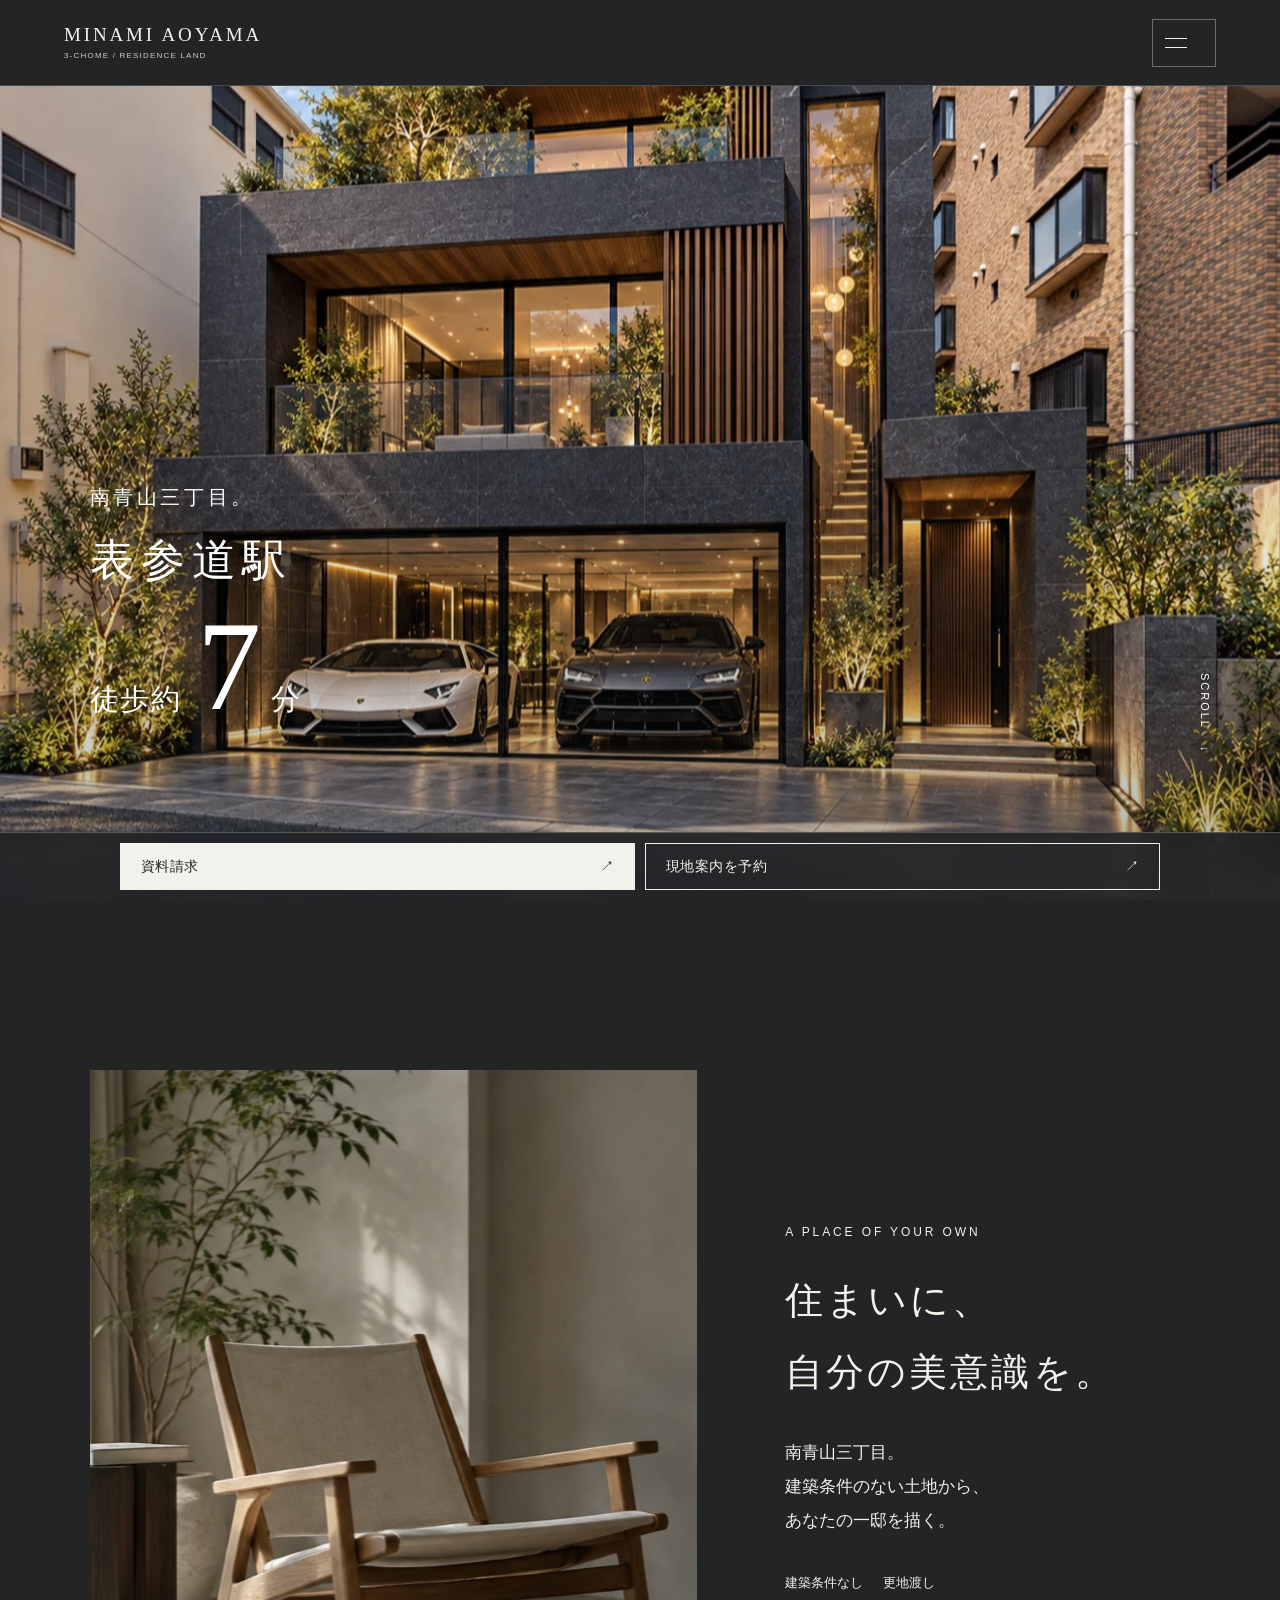
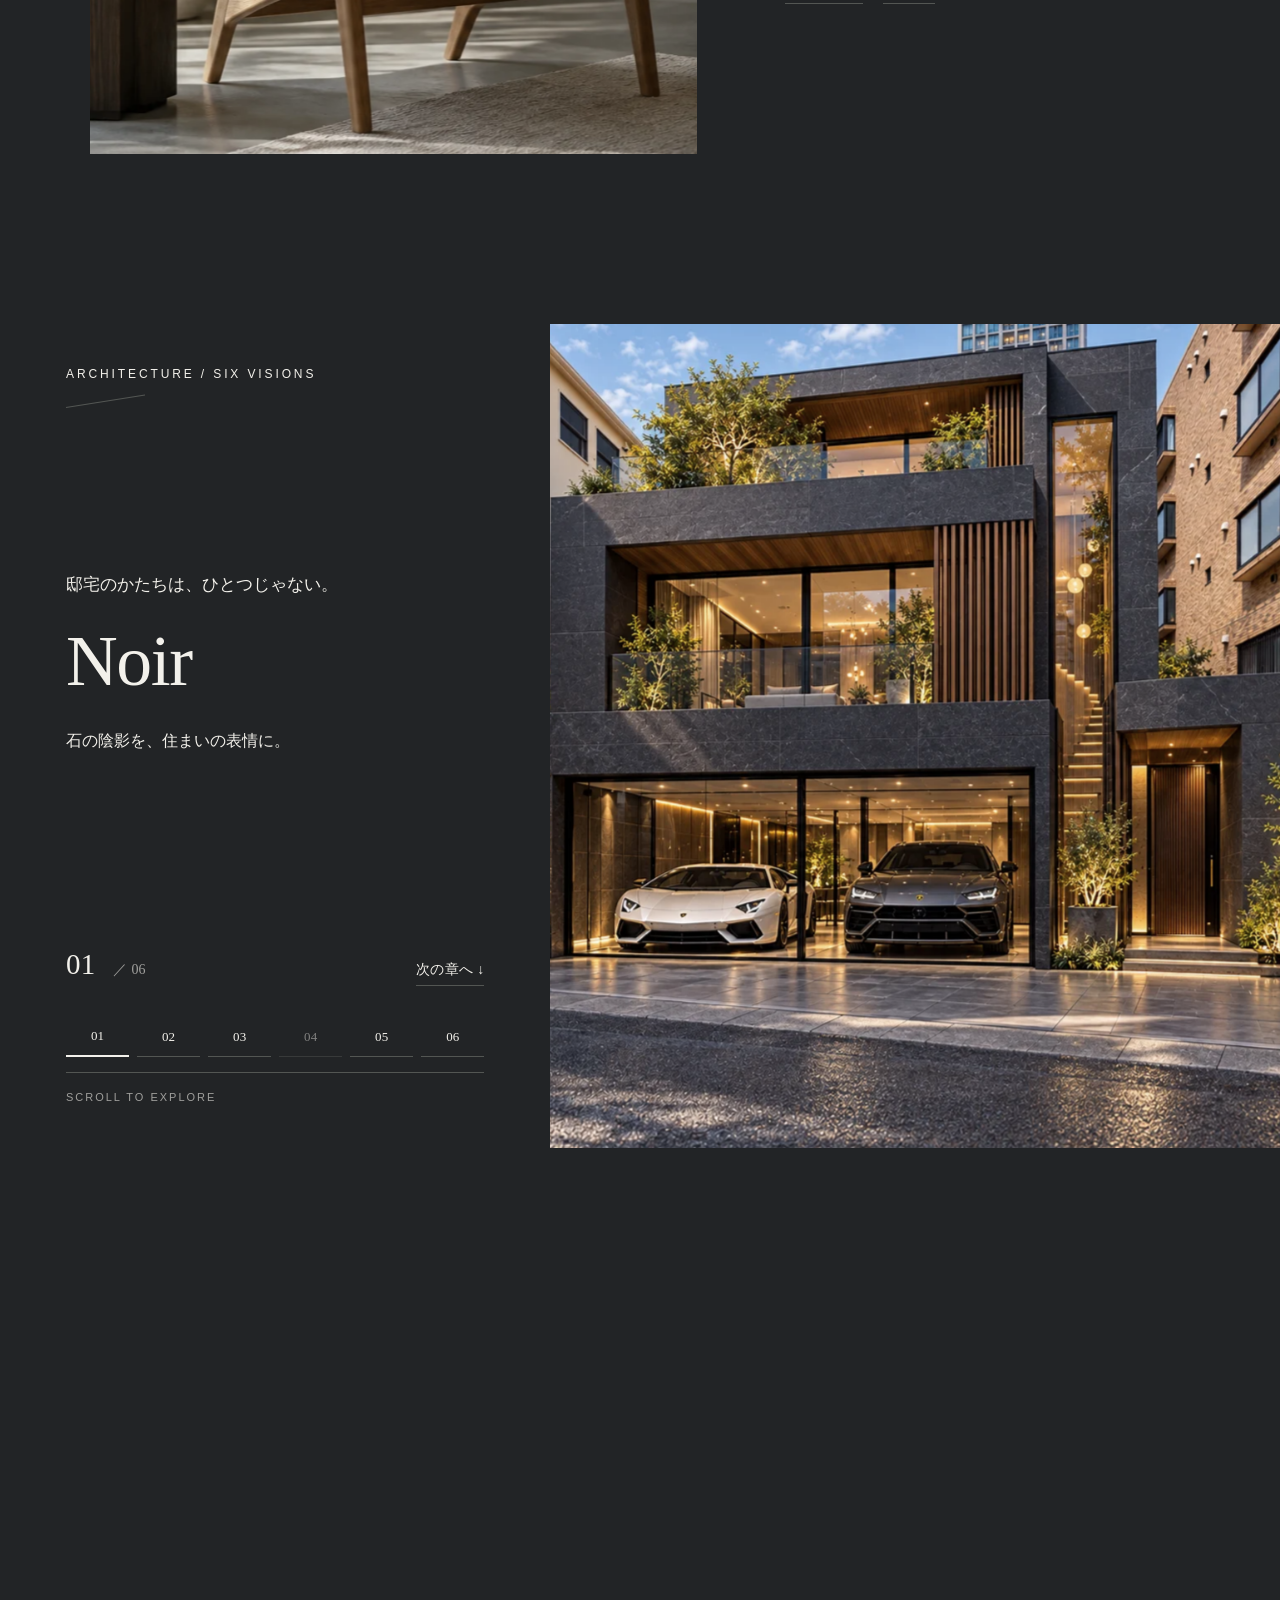
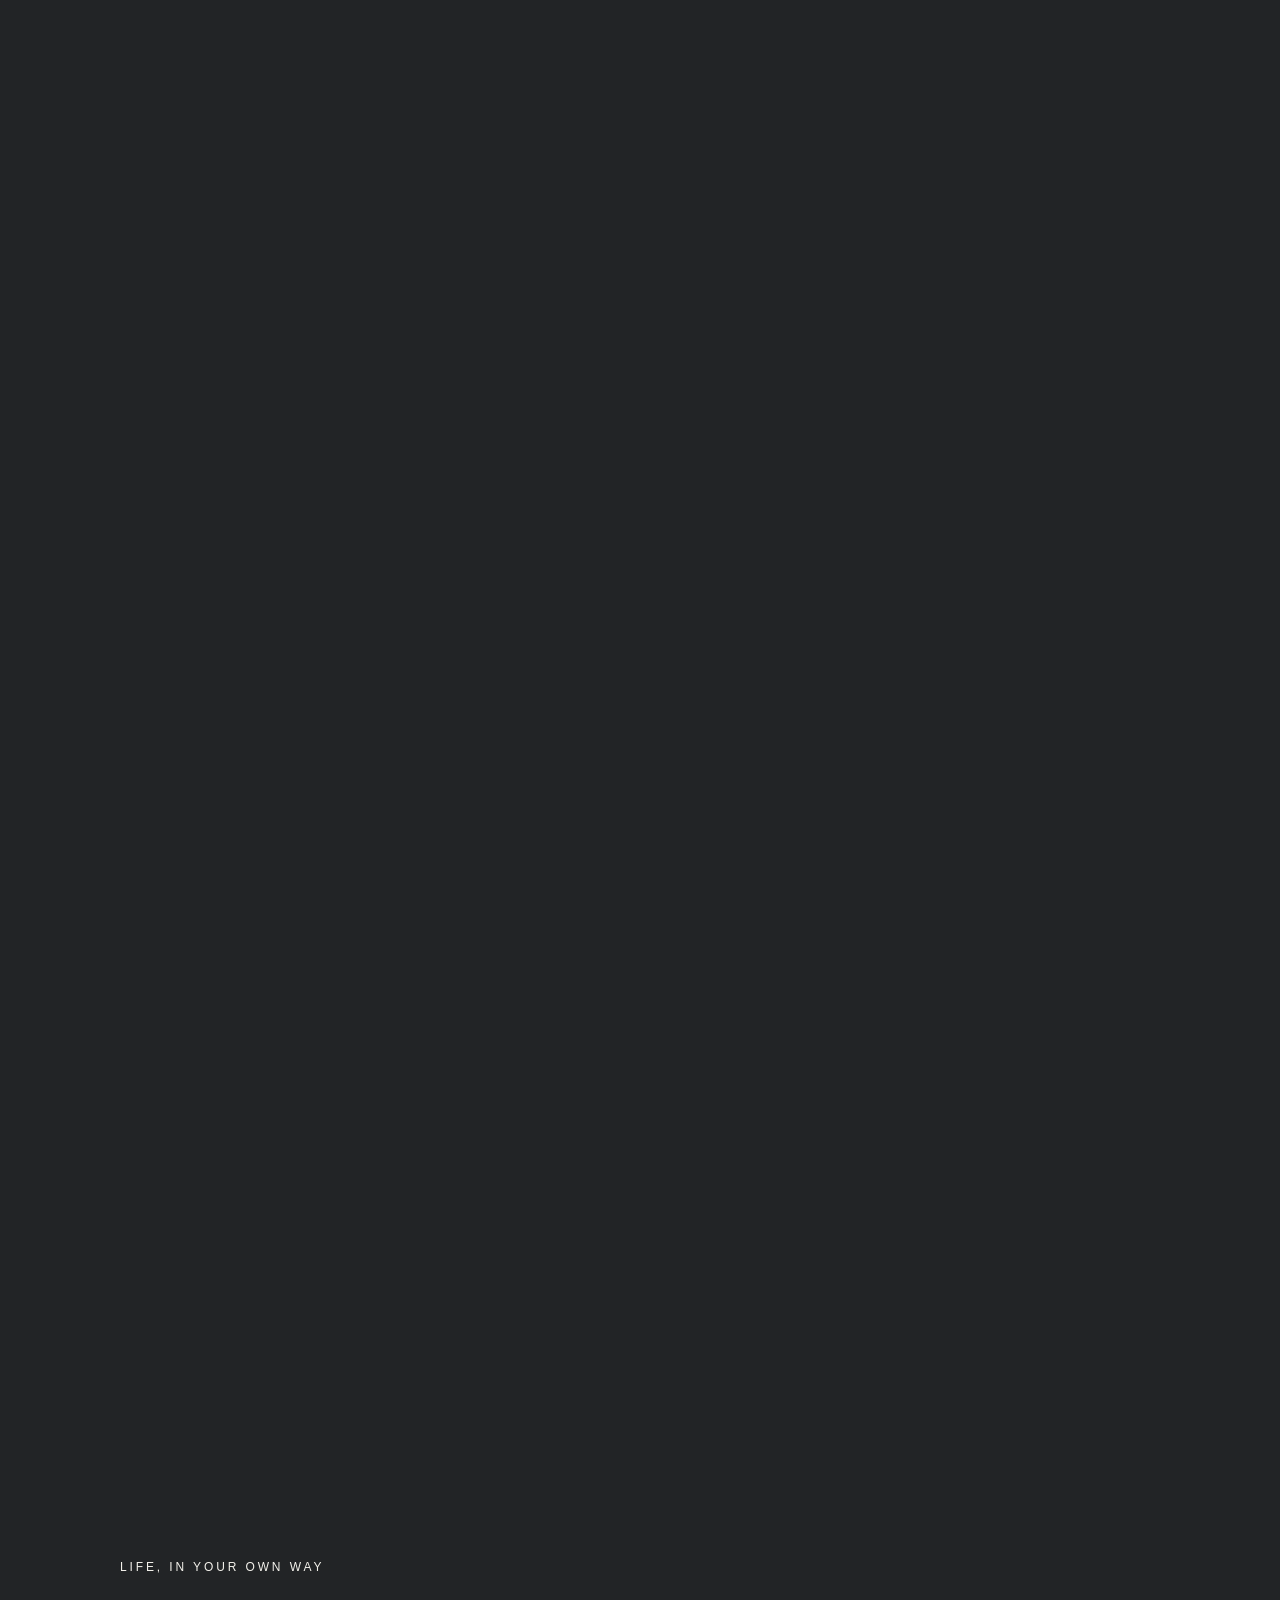
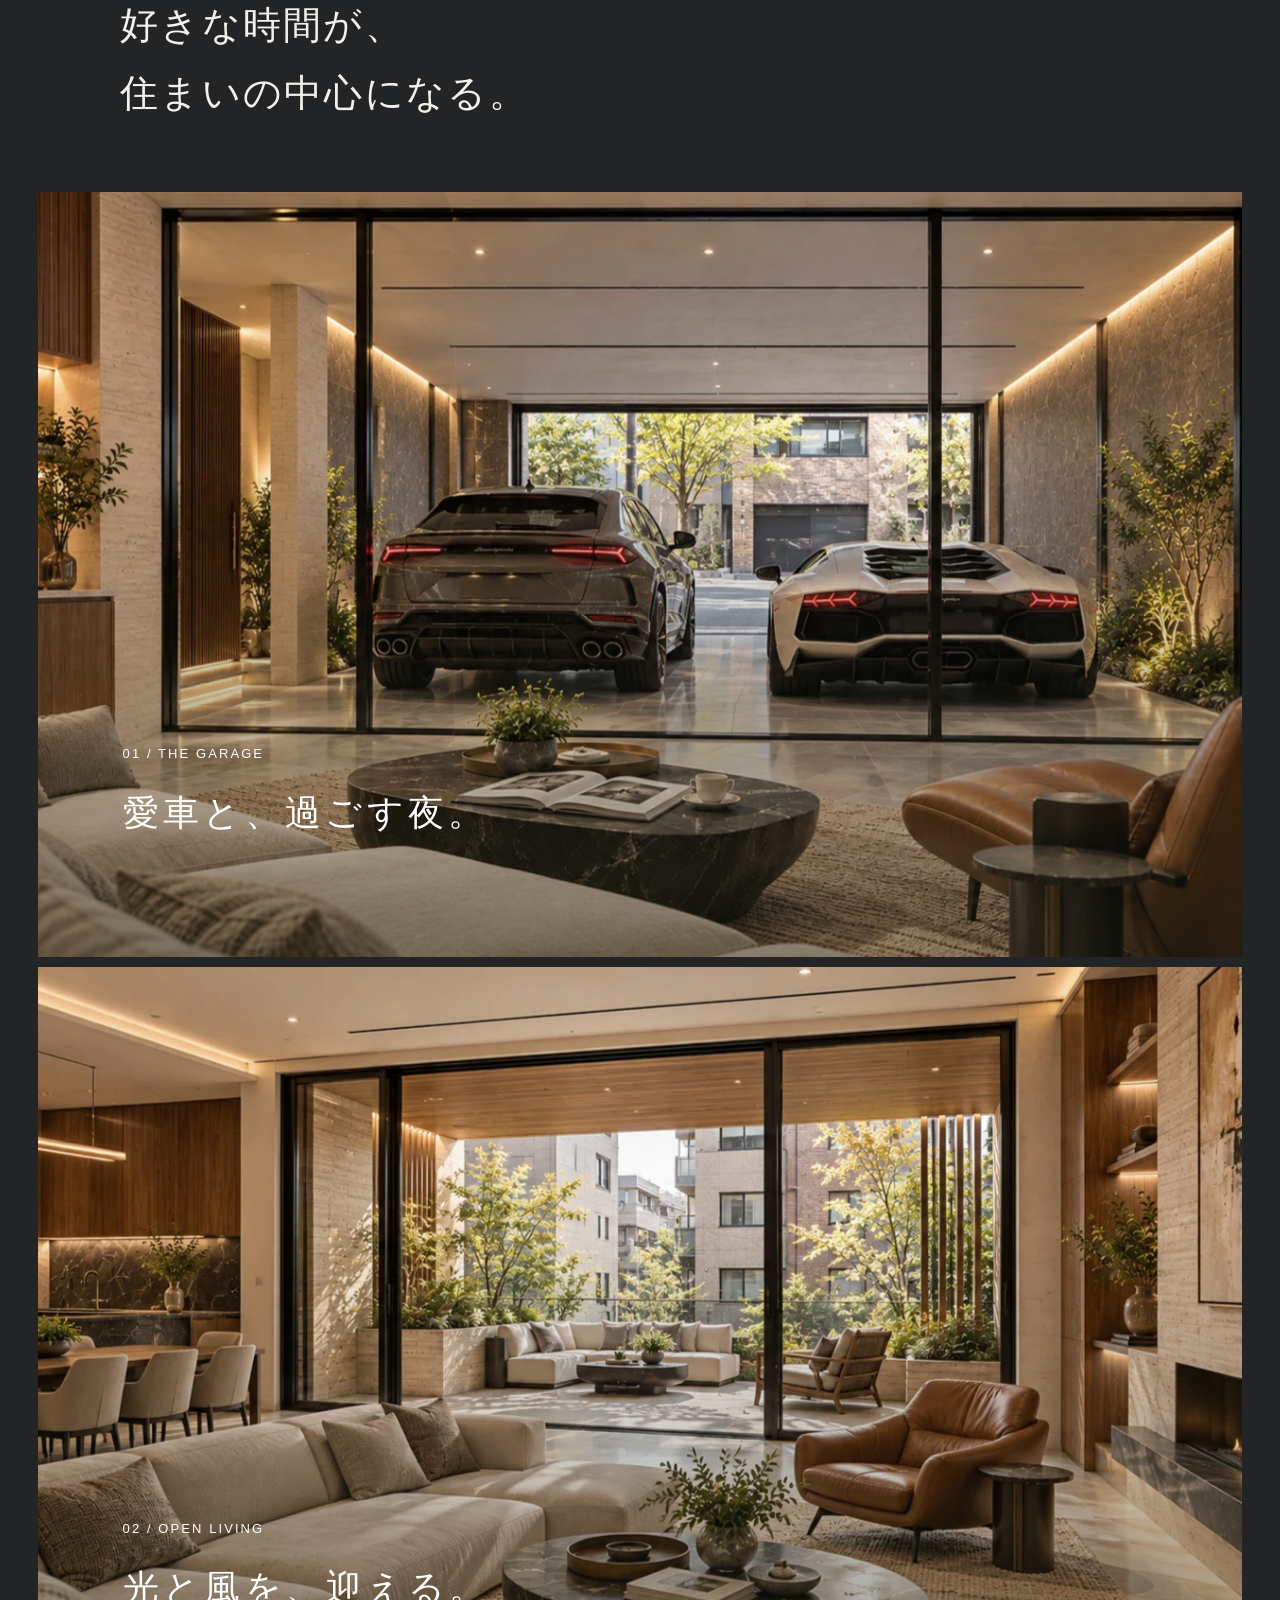
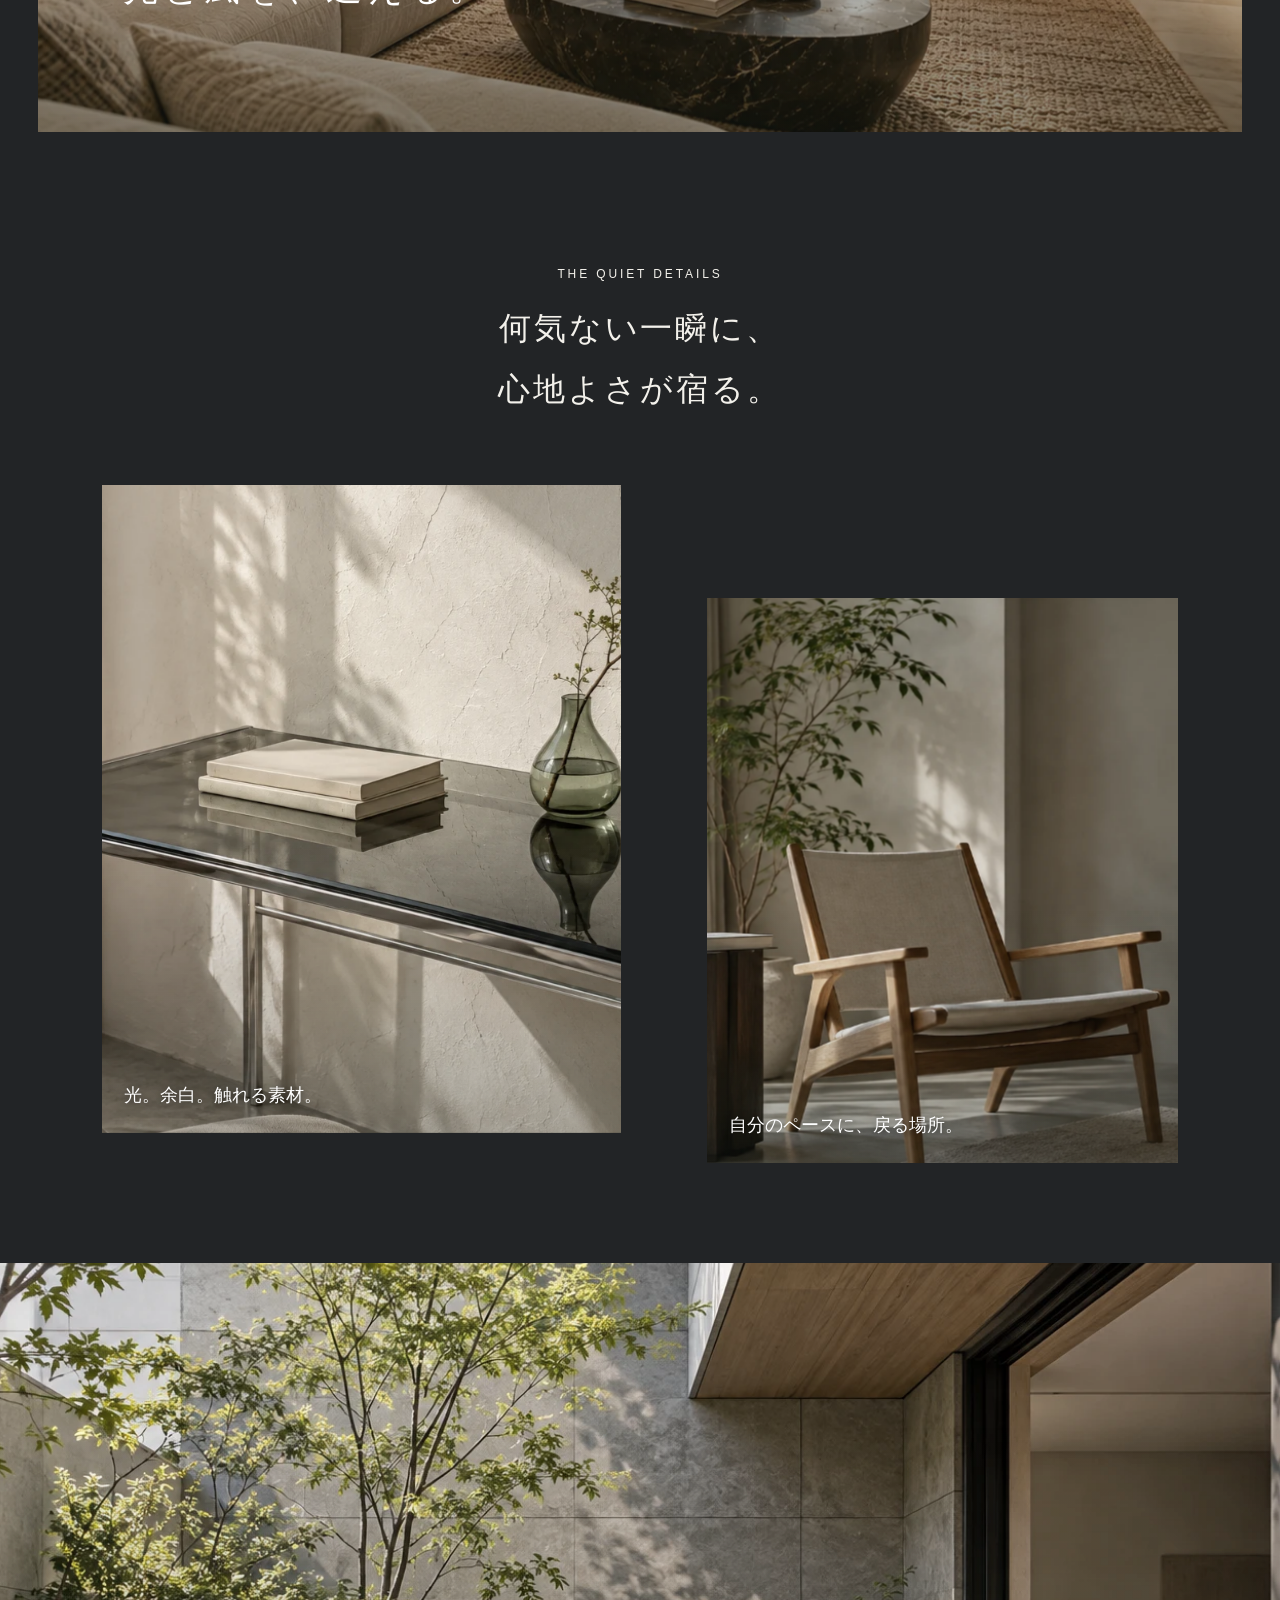
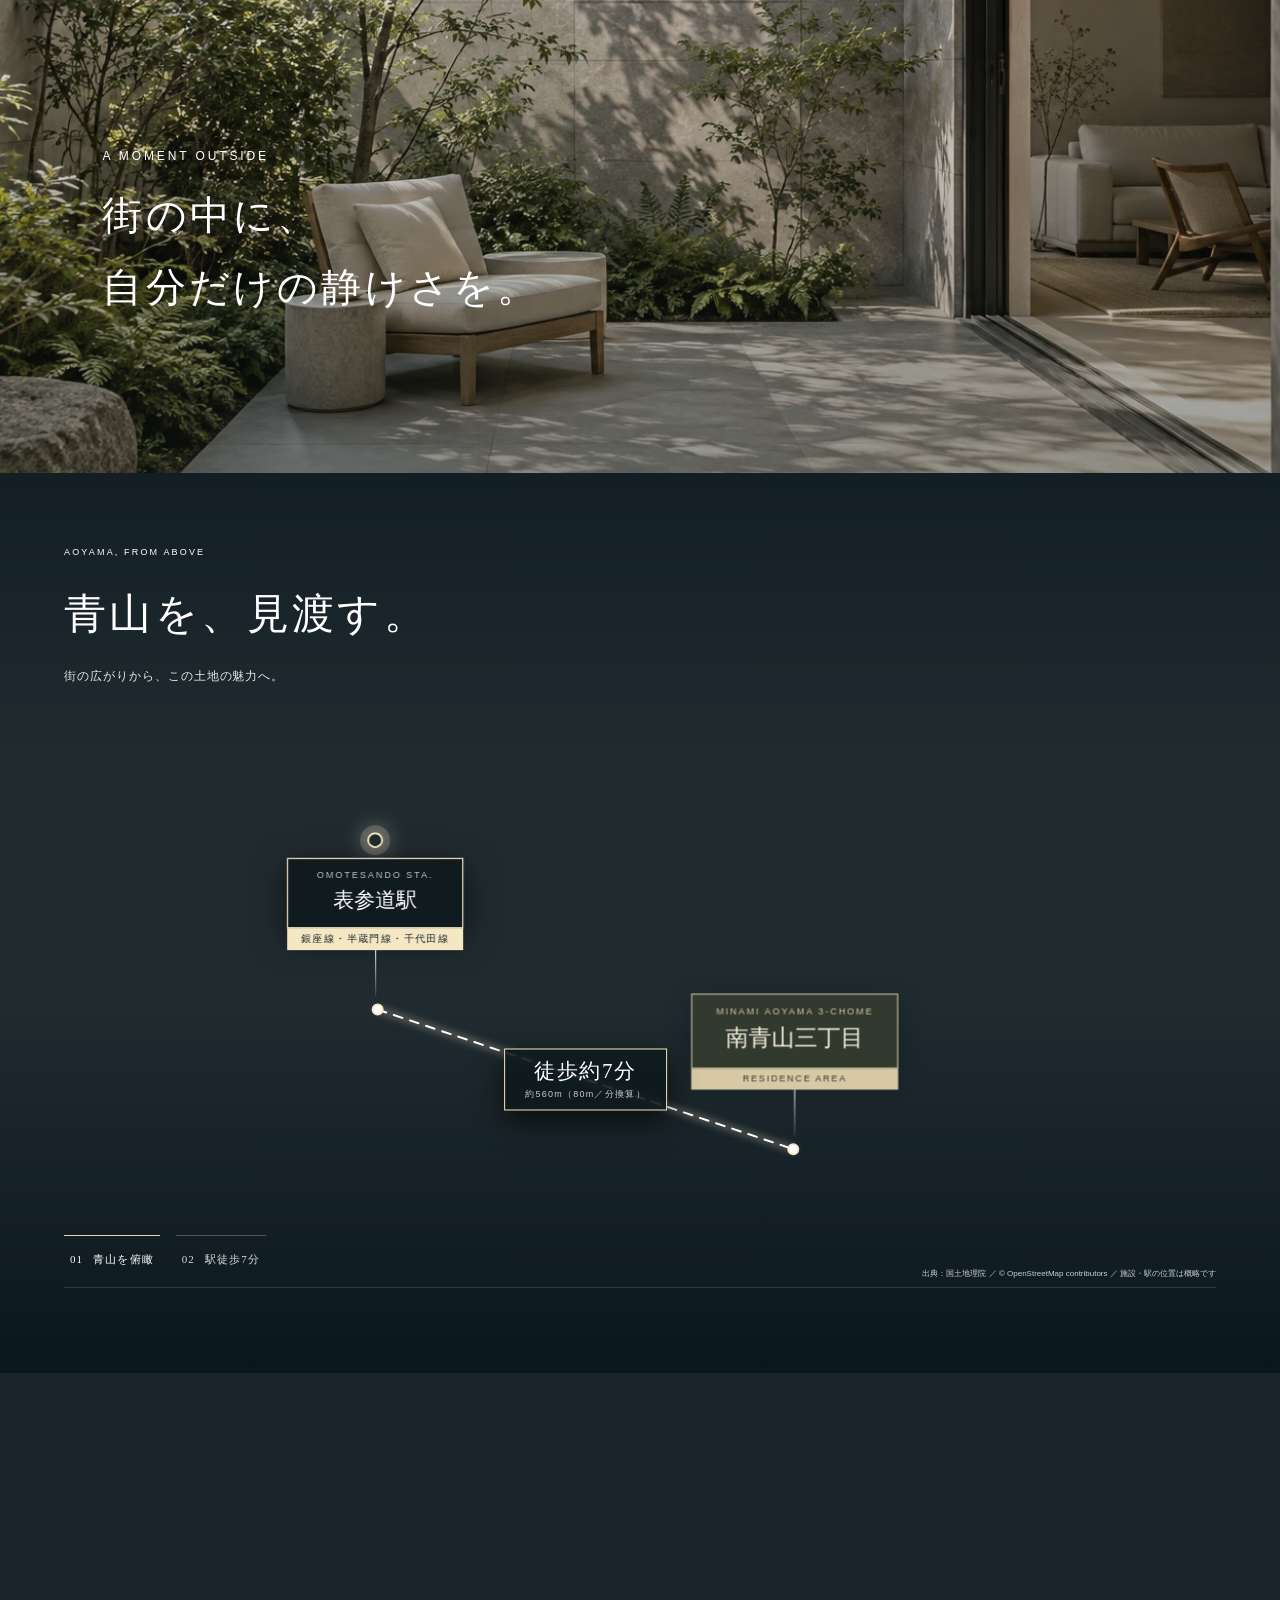
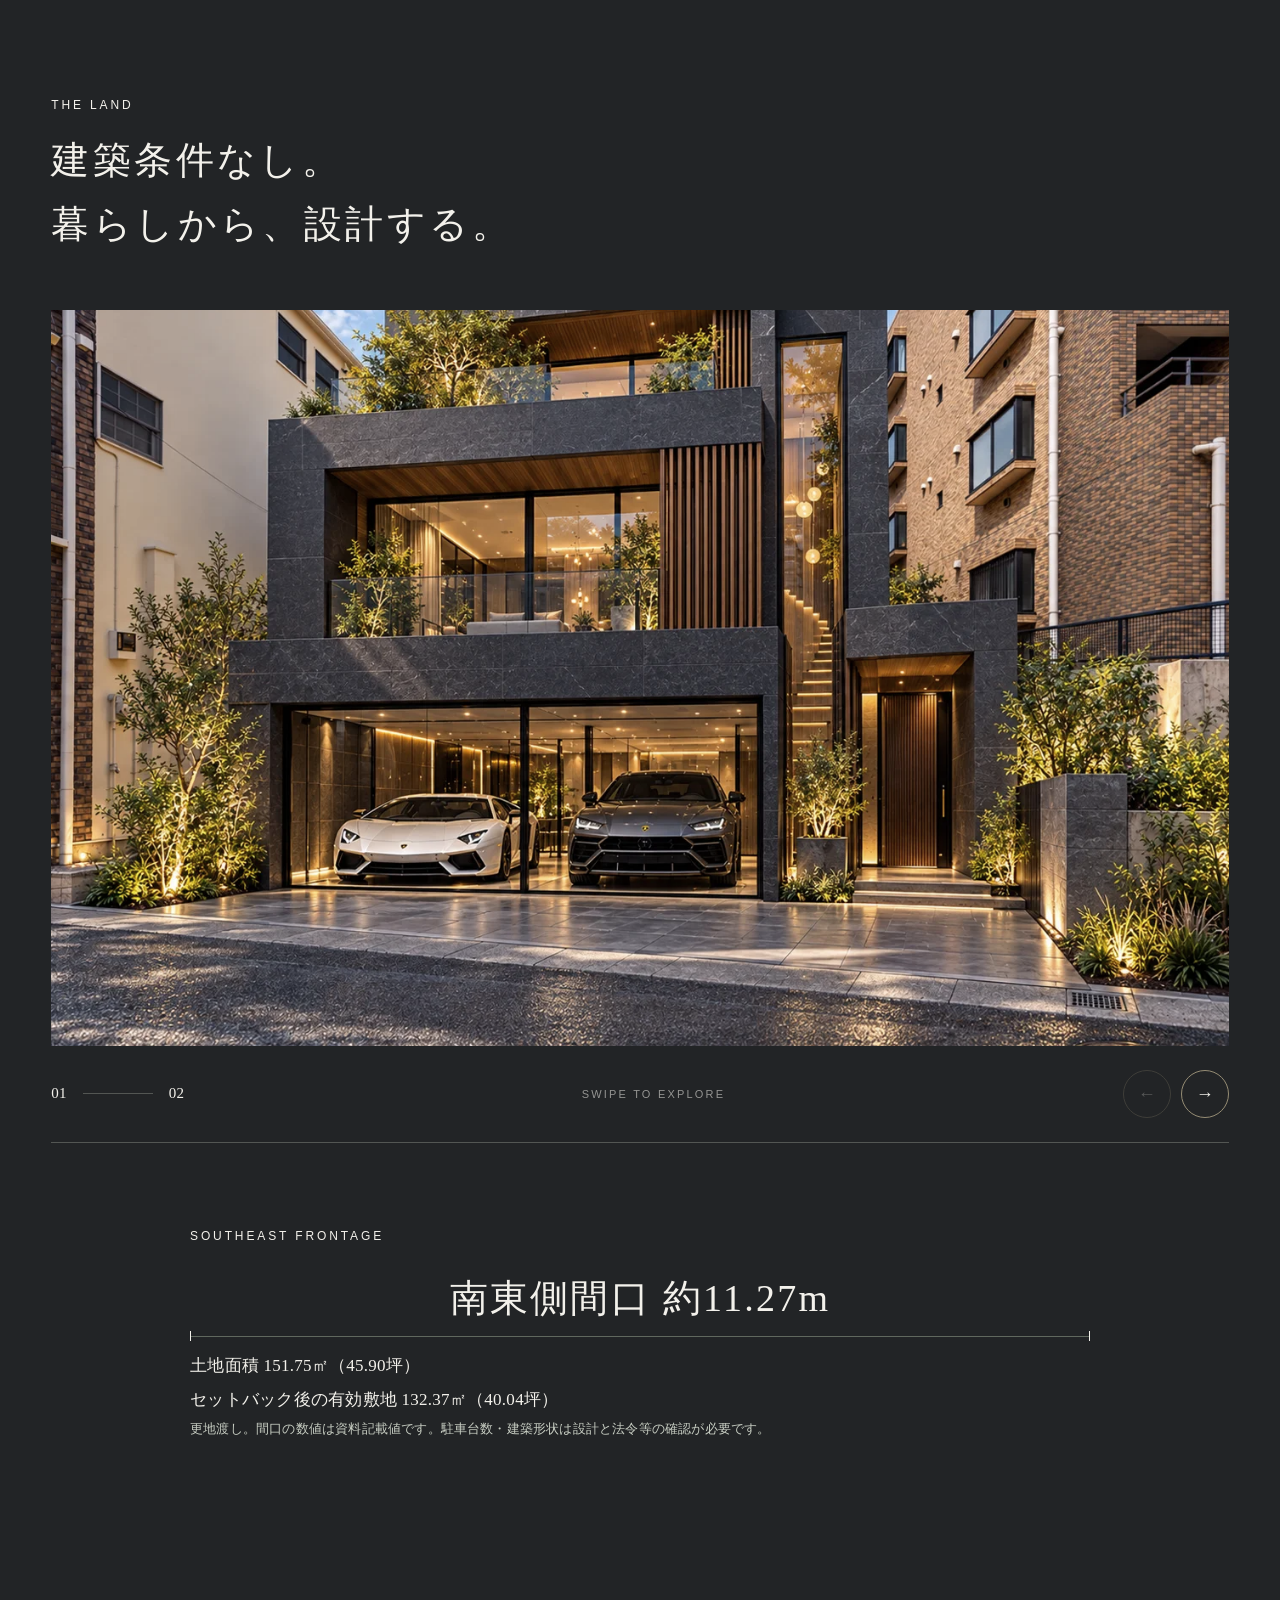
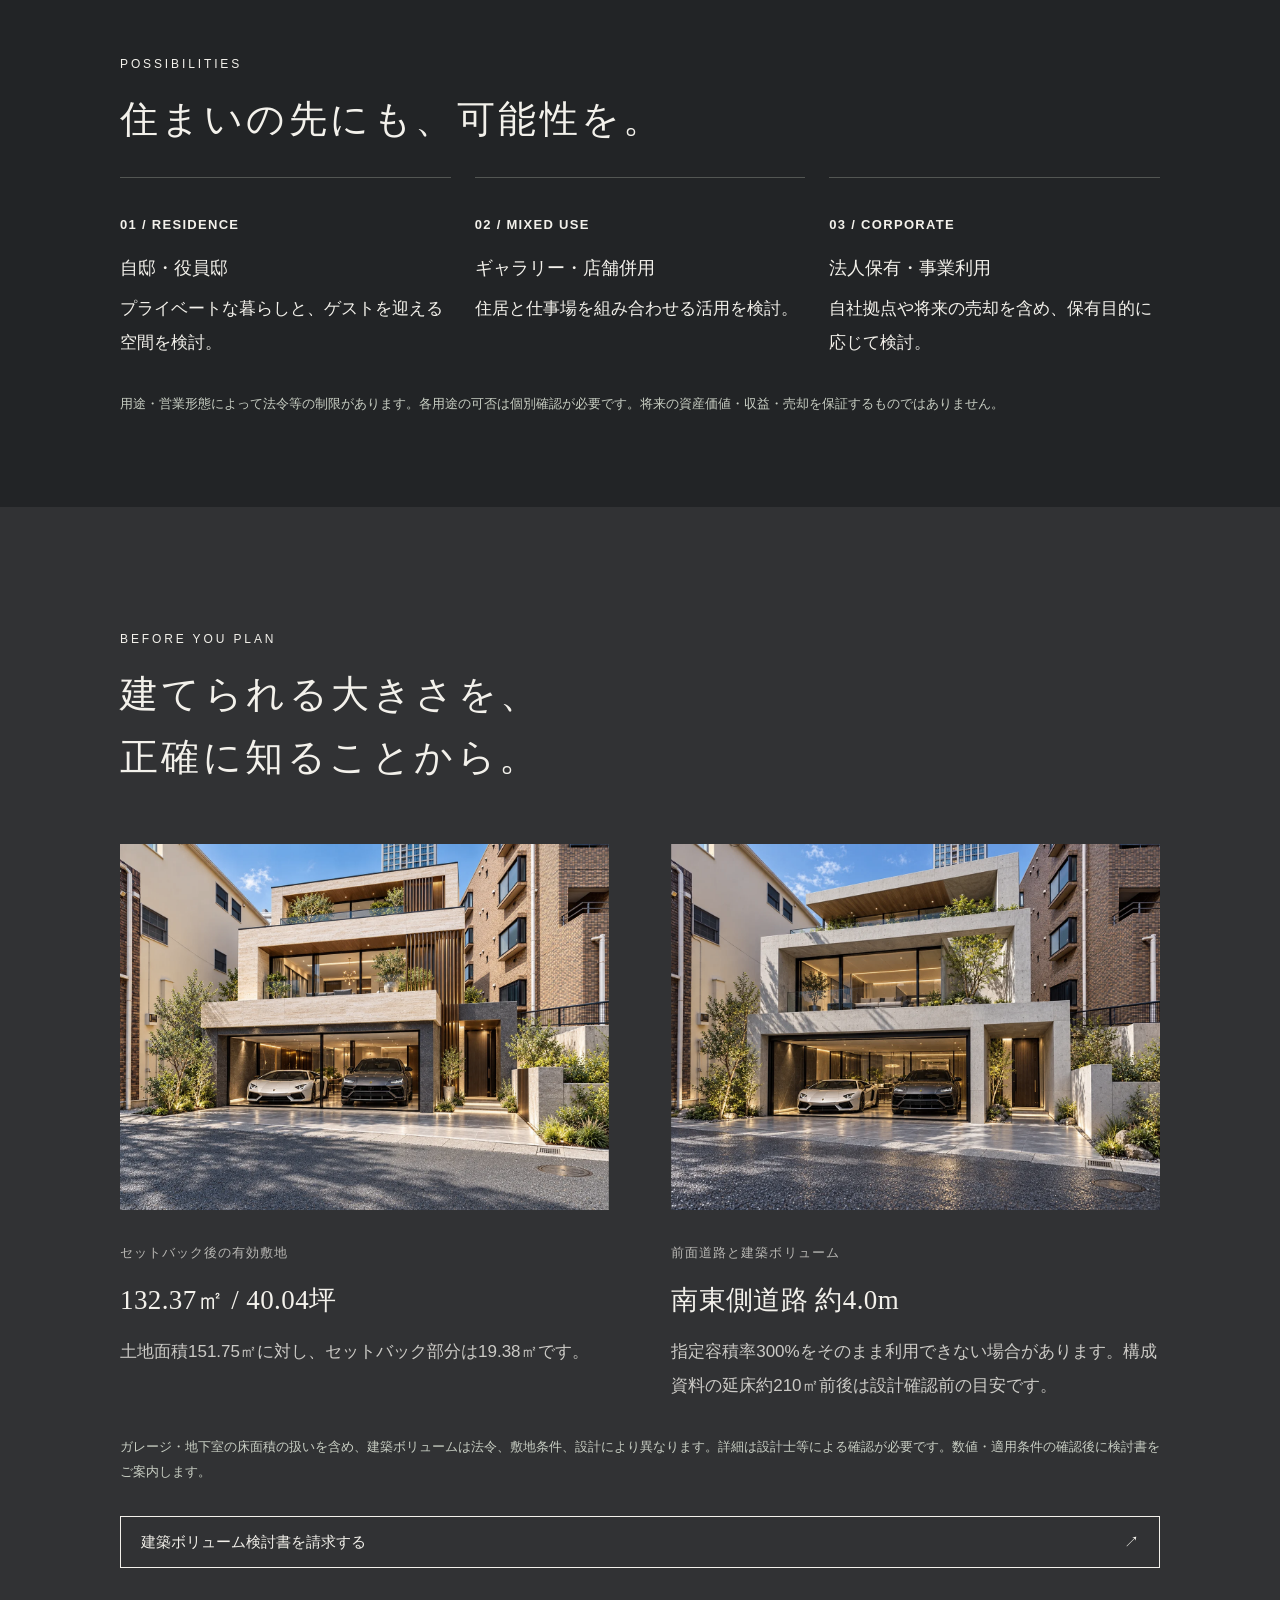
==== commit 426aa2fe: "Two-chapter aerial view, remove area labels and CTA notes/bottom button Co-Authored-By: Claude Opus " ====
--- a/a.html
+++ b/a.html
@@ -1,3 +1,3 @@
 <!DOCTYPE html>
 
-<html lang="ja"><head><meta charset="utf-8"/><meta name="robots" content="noindex,nofollow"/><meta content="width=device-width,initial-scale=1,viewport-fit=cover" name="viewport"/><title>南青山三丁目｜Design A</title><link href="https://fonts.googleapis.com/css2?family=Cormorant+Garamond:wght@400;500&amp;display=swap" rel="stylesheet"/><link href="style.css?v=14" rel="stylesheet"/><link href="variants.css?v=14" rel="stylesheet"/><link href="photo-v2.css?v=14" rel="stylesheet"/><link href="design-v3.css?v=14" rel="stylesheet"/><link href="luxury-v4.css?v=14" rel="stylesheet"/><link href="aerial-v5.css?v=14" rel="stylesheet"/><link href="final-ac.css?v=14" rel="stylesheet"/></head><body class="variant-a photo-v2 design-v3 luxury-v4 final-ac"><header class="header"><a class="logo" href="#">MINAMI AOYAMA<small>3-CHOME / RESIDENCE LAND</small></a><nav><a href="#intro">CONCEPT</a><a href="#plans">PLANS</a><a href="#location">LOCATION</a><a href="#outline">OUTLINE</a></nav><button aria-controls="mobile-menu" aria-expanded="false" aria-label="メニューを開く" class="menu-btn" type="button">MENU ＋</button></header><nav class="mobile-menu" hidden="" id="mobile-menu"><a href="#intro">コンセプト</a><a href="#plans">建築デザイン</a><a href="#location">ロケーション</a><a href="#outline">物件概要</a><a href="contact.html?d=a&amp;type=%E8%B3%87%E6%96%99%E8%AB%8B%E6%B1%82">資料請求・現地案内</a></nav><main><section class="hero photo-hero rise-photo" data-parallax="hero"><div class="photo-hero-media"><img alt="ダーク石張りの参考外観CG" fetchpriority="high" height="933" src="assets/plan-1.webp" width="1400"/></div><div class="minimal-title"><h1>南青山三丁目。</h1><p class="station-hero"><span class="station-name">表参道駅</span><span class="station-time"><span>徒歩約</span><strong>7</strong><span>分</span></span></p></div><a aria-label="続きへスクロール" class="hero-scroll" href="#intro">SCROLL <span>↓</span></a></section><section class="photo-intro" id="intro"><div class="intro-photo" data-parallax="medium"><img alt="自然光と木の家具があるラウンジの暮らしイメージ" loading="lazy" src="assets/mood/quiet-lounge-v2.webp"/></div><div class="intro-copy"><span class="eyebrow">A PLACE OF YOUR OWN</span><h2>住まいに、<br/>自分の美意識を。</h2><p>南青山三丁目。<br/>建築条件のない土地から、<br/>あなたの一邸を描く。</p><div class="intro-tags"><span>建築条件なし</span><span>更地渡し</span></div></div></section><section aria-label="スクロールで見る6つの参考建築プラン" class="pinned-plans" id="plans"><div class="pin-scene"><div class="pin-visual"><figure aria-hidden="false" class="pin-slide is-active" data-index="0"><img alt="ノワール：参考外観CG" decoding="async" src="assets/plan-1.webp"/></figure><figure aria-hidden="true" class="pin-slide" data-index="1"><img alt="カーブ：参考外観CG" decoding="async" src="assets/plan-2.webp"/></figure><figure aria-hidden="true" class="pin-slide" data-index="2"><img alt="テラス：参考外観CG" decoding="async" src="assets/plan-3.webp"/></figure><figure aria-hidden="true" class="pin-slide" data-index="3"><img alt="格子：参考外観CG" decoding="async" src="assets/plan-4.webp"/></figure><figure aria-hidden="true" class="pin-slide" data-index="4"><img alt="コンクリート：参考外観CG" decoding="async" src="assets/plan-5.webp"/></figure><figure aria-hidden="true" class="pin-slide" data-index="5"><img alt="トラバーチン：参考外観CG" decoding="async" src="assets/plan-6.webp"/></figure></div><div class="pin-copy"><span class="eyebrow">ARCHITECTURE / SIX VISIONS</span><div class="pin-chapter"><p class="pin-kicker">邸宅のかたちは、ひとつじゃない。</p><h2 id="pin-title">Noir</h2><p id="pin-description">石の陰影を、住まいの表情に。</p></div><div class="pin-controls"><div class="pin-counter"><strong id="pin-number">01</strong><span>／ 06</span><a href="#after-plans">次の章へ ↓</a></div><div aria-label="参考プランを選ぶ" class="pin-dots"><button aria-label="1：ノワールを見る" aria-pressed="true" data-chapter="0" type="button"><span>01</span></button><button aria-label="2：カーブを見る" aria-pressed="false" data-chapter="1" type="button"><span>02</span></button><button aria-label="3：テラスを見る" aria-pressed="false" data-chapter="2" type="button"><span>03</span></button><button aria-label="4：格子を見る" aria-pressed="false" data-chapter="3" type="button"><span>04</span></button><button aria-label="5：コンクリートを見る" aria-pressed="false" data-chapter="4" type="button"><span>05</span></button><button aria-label="6：トラバーチンを見る" aria-pressed="false" data-chapter="5" type="button"><span>06</span></button></div><div class="pin-progress"><span></span></div><p class="pin-instruction">SCROLL TO EXPLORE</p></div></div></div></section><div class="plan-disclaimer wrap" id="after-plans"></div><section class="cinematic-living" id="living"><div class="living-intro wrap"><span class="eyebrow">LIFE, IN YOUR OWN WAY</span><h2>好きな時間が、<br/>住まいの中心になる。</h2></div><article class="living-panel" data-parallax="large"><div class="living-image"><img alt="愛車を眺めるガレージリビングの参考CG" loading="lazy" src="assets/garage.webp"/></div><div class="living-caption"><span>01 / THE GARAGE</span><h3>愛車と、過ごす夜。</h3></div></article><article class="living-panel second" data-parallax="large"><div class="living-image"><img alt="テラス続きのリビング参考CG" loading="lazy" src="assets/living.webp"/></div><div class="living-caption"><span>02 / OPEN LIVING</span><h3>光と風を、迎える。</h3></div></article></section><section class="atmosphere" id="atmosphere"><div class="atmosphere-head wrap"><span class="eyebrow">THE QUIET DETAILS</span><h2>何気ない一瞬に、<br/>心地よさが宿る。</h2></div><div class="mood-grid"><figure data-parallax="medium"><img alt="リネン・ガラス・家具の静かな質感を表す生成イメージ" loading="lazy" src="assets/mood/still-life-v2.webp"/><figcaption>光。余白。触れる素材。</figcaption></figure><figure data-parallax="medium"><img alt="自然光に包まれたラウンジの生成イメージ" loading="lazy" src="assets/mood/quiet-lounge-v2.webp"/><figcaption>自分のペースに、戻る場所。</figcaption></figure></div></section><section class="terrace-scene" data-parallax="large" id="terrace"><div class="terrace-image"><img alt="石と植栽に囲まれた小さなテラスの生成イメージ" loading="lazy" src="assets/mood/terrace-soft-v2.webp"/></div><div class="terrace-copy"><span class="eyebrow">A MOMENT OUTSIDE</span><h2>街の中に、<br/>自分だけの静けさを。</h2></div></section><section aria-label="青山の航空写真とアクセス" class="aerial-story" id="location"><div class="aerial-stage" data-chapter="0"><div aria-label="実際の航空写真と建物形状を用いた青山周辺の立体ビュー" class="aerial-canvas" role="img"></div><div class="aerial-labels"></div><div class="aerial-heading"><span class="aerial-kicker">AOYAMA, FROM ABOVE</span><h2 class="aerial-title">青山を、見渡す。</h2><p class="aerial-description">街の広がりから、この土地の魅力へ。</p></div><div class="aerial-loading" role="status">AOYAMA / 航空写真を読み込み中</div><div class="aerial-bottom"><div aria-label="航空写真の表示段階" class="aerial-steps"><button aria-pressed="true" data-geo-chapter="0" type="button"><b>01</b>青山を俯瞰</button><button aria-pressed="false" data-geo-chapter="1" type="button"><b>02</b>駅徒歩7分</button><button aria-pressed="false" data-geo-chapter="2" type="button"><b>03</b>周辺エリア</button></div><p class="aerial-credit">出典：<a href="https://maps.gsi.go.jp/development/ichiran.html" rel="noopener" target="_blank">国土地理院</a> ／ <a href="https://www.openstreetmap.org/copyright" rel="noopener" target="_blank">© OpenStreetMap contributors</a> ／ 施設・駅の位置は概略です</p></div><div class="aerial-progress"><span></span></div></div></section><section class="" id="land"><div class="wrap"><span class="eyebrow">THE LAND</span><h2>建築条件なし。<br/>暮らしから、設計する。</h2><div aria-label="敷地・建築の3Dイメージ" aria-roledescription="カルーセル" class="site-carousel"><figure aria-label="1 / 2" class="site-slide" id="site-slide-1" role="group"><img alt="ノワールの参考建築CG" loading="eager" src="assets/plan-1.webp"/></figure><figure aria-label="2 / 2" class="site-slide" id="site-slide-2" role="group"><img alt="建築の3D参考イメージ" loading="eager" src="assets/plan-5.webp"/></figure></div><div class="site-controls"><div class="site-pagination"><span aria-live="polite" class="site-current">01</span><span class="site-rule"></span><span>02</span></div><span class="site-hint">SWIPE TO EXPLORE</span><div class="site-arrows"><button aria-label="前の3Dイメージ" data-site-step="-1" type="button">←</button><button aria-label="次の3Dイメージ" data-site-step="1" type="button">→</button></div></div><div class="frontage"><span class="eyebrow">SOUTHEAST FRONTAGE</span><div class="dimension">南東側間口 約11.27m</div><p>土地面積 151.75㎡（45.90坪）<br/>セットバック後の有効敷地 132.37㎡（40.04坪）</p><p class="note">更地渡し。間口の数値は資料記載値です。駐車台数・建築形状は設計と法令等の確認が必要です。</p></div></div></section><section class="" id="possibilities"><div class="wrap"><span class="eyebrow">POSSIBILITIES</span><h2>住まいの先にも、可能性を。</h2><div class="possibilities"><article><b>01 / RESIDENCE</b><h3>自邸・役員邸</h3><p>プライベートな暮らしと、ゲストを迎える空間を検討。</p></article><article><b>02 / MIXED USE</b><h3>ギャラリー・店舗併用</h3><p>住居と仕事場を組み合わせる活用を検討。</p></article><article><b>03 / CORPORATE</b><h3>法人保有・事業利用</h3><p>自社拠点や将来の売却を含め、保有目的に応じて検討。</p></article></div><p class="note">用途・営業形態によって法令等の制限があります。各用途の可否は個別確認が必要です。将来の資産価値・収益・売却を保証するものではありません。</p></div></section><section class="volume" id="volume"><div class="wrap"><span class="eyebrow">BEFORE YOU PLAN</span><h2>建てられる大きさを、<br/>正確に知ることから。</h2><div class="volume-editorial"><div class="volume-box designed-volume"><figure class="volume-photo"><img alt="建築ボリュームの参考イメージ" loading="lazy" src="assets/plan-6.webp"/></figure><span>セットバック後の有効敷地</span><strong>132.37㎡ / 40.04坪</strong><p>土地面積151.75㎡に対し、セットバック部分は19.38㎡です。</p></div><div class="volume-box designed-volume"><figure class="volume-photo"><img alt="建築の検討イメージ" loading="lazy" src="assets/plan-5.webp"/></figure><span>前面道路と建築ボリューム</span><strong>南東側道路 約4.0m</strong><p>指定容積率300%をそのまま利用できない場合があります。構成資料の延床約210㎡前後は設計確認前の目安です。</p></div></div><p class="note">ガレージ・地下室の床面積の扱いを含め、建築ボリュームは法令、敷地条件、設計により異なります。詳細は設計士等による確認が必要です。数値・適用条件の確認後に検討書をご案内します。</p><a class="btn" data-request="資料請求" href="contact.html?d=a&amp;type=%E8%B3%87%E6%96%99%E8%AB%8B%E6%B1%82" style="margin-top:24px">建築ボリューム検討書を請求する</a></div></section><section class="estate" id="outline"><div class="estate-heading wrap"><span class="eyebrow">THE LAND / PROPERTY DETAILS</span><h2>南青山三丁目。<br/>その一画を、あなたへ。</h2></div><div class="estate-layout wrap"><div class="estate-visual"><figure><img alt="南青山周辺の航空写真を用いた立体ビュー" loading="lazy" src="assets/geo/aoyama-aerial-final.webp"/><figcaption>MINAMI AOYAMA / FROM ABOVE</figcaption></figure><small class="outline-source">出典：<a href="https://maps.gsi.go.jp/development/ichiran.html">国土地理院</a>・<a href="https://www.openstreetmap.org/copyright">OpenStreetMap</a></small><div class="estate-price"><span>LAND PRICE</span><p><strong>9</strong>億<strong>8,000</strong><small>万円</small></p><small>坪単価 約2,135万円</small></div><div class="estate-area"><div><span>LAND AREA</span><p>151.75<small>㎡</small></p><small>45.90坪</small></div><div><span>EFFECTIVE AREA</span><p>132.37<small>㎡</small></p><small>40.04坪 / セットバック後</small></div></div></div><div class="estate-information"><div class="estate-group"><div class="estate-group-title"><span>01</span><h3>所在地とアクセス</h3></div><dl><div><dt>所在地</dt><dd>東京都港区南青山三丁目（詳細は資料請求後にご案内）</dd></div><div><dt>交通</dt><dd>東京メトロ銀座線・半蔵門線・千代田線「表参道」駅 徒歩約7分</dd></div></dl></div><div class="estate-group"><div class="estate-group-title"><span>02</span><h3>敷地と権利</h3></div><dl><div><dt>土地面積</dt><dd>151.75㎡（45.90坪）</dd></div><div><dt>実測面積</dt><dd>155.00㎡</dd></div><div><dt>有効敷地面積</dt><dd>132.37㎡（40.04坪）</dd></div><div><dt>セットバック</dt><dd>19.38㎡</dd></div><div><dt>地目・権利</dt><dd>宅地・所有権</dd></div><div><dt>道路・間口</dt><dd>南東側 幅員約4.0m／間口約11.27m</dd></div></dl></div><div class="estate-group"><div class="estate-group-title"><span>03</span><h3>建築と利用条件</h3></div><dl><div><dt>用途地域</dt><dd>第二種中高層住居専用地域</dd></div><div><dt>建ぺい率・容積率</dt><dd>60%・300%（前面道路幅員等による制限あり）</dd></div><div><dt>現況・建築条件</dt><dd>更地渡し・建築条件なし</dd></div></dl></div><div class="estate-group"><div class="estate-group-title"><span>04</span><h3>お取引について</h3></div><dl><div><dt>物件種別</dt><dd>土地</dd></div><div><dt>取引態様</dt><dd>売主代理（REJ）</dd></div><div><dt>備考</dt><dd>土地境界確認書あり、参考建築プラン・建築CGあり</dd></div></dl></div><details class="estate-laws"><summary>その他法令・制限事項 <span>＋</span></summary><p>準防火地域、24m第三種高度地区、日影規制3時間−2時間／測定面4m、容積率低減係数0.4、道路斜線勾配1.25、隣地斜線勾配1.25・立ち上がり高さ20m（提供チラシ記載）</p></details><p class="estate-note">提供資料に基づく情報です。最新の販売状況・面積の整合・法令の適用については、担当者へお問い合わせください。</p><details class="estate-laws editorial-check"><summary>公開前の確認事項 <span>＋</span></summary><p>引渡時期・販売区画数・取引条件有効期限・情報更新日・次回更新予定日・会社情報等は未提供／要確認</p></details></div></div></section><section class="cta-final" id="contact"><div class="cta-grid"><div class="cta-copy"><h2 class="cta-display"><span class="l1">PRIVATE</span><span class="l2"><span class="cta-jp">この土地から始まる、<br/>あなただけの計画を。</span><i class="cta-rule" aria-hidden="true"></i><span>ACCESS</span></span></h2><div class="cta-actions"><a class="cta-row" href="contact.html?d=a&amp;type=%E8%B3%87%E6%96%99%E8%AB%8B%E6%B1%82"><span class="cta-label">資料請求</span><span class="cta-arrow" aria-hidden="true"><svg viewBox="0 0 24 24"><path d="M5 19 19 5M9 5h10v10"/></svg></span></a><a class="cta-row" href="contact.html?d=a&amp;type=%E7%8F%BE%E5%9C%B0%E6%A1%88%E5%86%85"><span class="cta-label">現地案内を予約</span><span class="cta-arrow" aria-hidden="true"><svg viewBox="0 0 24 24"><path d="M5 19 19 5M9 5h10v10"/></svg></span></a></div><div class="cta-notes"><h3>NOTES</h3><p>*資料について：参考建築プラン・建築CG、土地境界確認書の写し、建築ボリューム検討書をご用意しています。各資料の提供可否・内容は担当者確認後に確定いたします。</p><p>*建築について：掲載の建築イメージは参考であり、用途・規模は法令、敷地条件、設計により異なります。ご相談内容は秘密厳守で担当者が対応いたします。</p></div></div></div><a class="cta-bottom" href="contact.html?d=a&amp;type=%E8%B3%87%E6%96%99%E8%AB%8B%E6%B1%82">資料請求・現地案内のお申し込み</a></section></main><div aria-label="お問い合わせ" class="sticky"><a class="btn primary" data-request="資料請求" href="contact.html?d=a&amp;type=%E8%B3%87%E6%96%99%E8%AB%8B%E6%B1%82">資料請求</a><a class="btn" data-request="現地案内" href="contact.html?d=a&amp;type=%E7%8F%BE%E5%9C%B0%E6%A1%88%E5%86%85">現地案内を予約</a></div><script src="app.js?v=14"></script><script src="motion.js?v=14"></script><script src="design-v3.js?v=14"></script><script src="luxury-v4.js?v=14"></script><script src="aerial-v5.js?v=14" type="module"></script><script src="final-ac.js?v=14"></script></body></html>+<html lang="ja"><head><meta charset="utf-8"/><meta name="robots" content="noindex,nofollow"/><meta content="width=device-width,initial-scale=1,viewport-fit=cover" name="viewport"/><title>南青山三丁目｜Design A</title><link href="https://fonts.googleapis.com/css2?family=Cormorant+Garamond:wght@400;500&amp;display=swap" rel="stylesheet"/><link href="style.css?v=15" rel="stylesheet"/><link href="variants.css?v=15" rel="stylesheet"/><link href="photo-v2.css?v=15" rel="stylesheet"/><link href="design-v3.css?v=15" rel="stylesheet"/><link href="luxury-v4.css?v=15" rel="stylesheet"/><link href="aerial-v5.css?v=15" rel="stylesheet"/><link href="final-ac.css?v=15" rel="stylesheet"/></head><body class="variant-a photo-v2 design-v3 luxury-v4 final-ac"><header class="header"><a class="logo" href="#">MINAMI AOYAMA<small>3-CHOME / RESIDENCE LAND</small></a><nav><a href="#intro">CONCEPT</a><a href="#plans">PLANS</a><a href="#location">LOCATION</a><a href="#outline">OUTLINE</a></nav><button aria-controls="mobile-menu" aria-expanded="false" aria-label="メニューを開く" class="menu-btn" type="button">MENU ＋</button></header><nav class="mobile-menu" hidden="" id="mobile-menu"><a href="#intro">コンセプト</a><a href="#plans">建築デザイン</a><a href="#location">ロケーション</a><a href="#outline">物件概要</a><a href="contact.html?d=a&amp;type=%E8%B3%87%E6%96%99%E8%AB%8B%E6%B1%82">資料請求・現地案内</a></nav><main><section class="hero photo-hero rise-photo" data-parallax="hero"><div class="photo-hero-media"><img alt="ダーク石張りの参考外観CG" fetchpriority="high" height="933" src="assets/plan-1.webp" width="1400"/></div><div class="minimal-title"><h1>南青山三丁目。</h1><p class="station-hero"><span class="station-name">表参道駅</span><span class="station-time"><span>徒歩約</span><strong>7</strong><span>分</span></span></p></div><a aria-label="続きへスクロール" class="hero-scroll" href="#intro">SCROLL <span>↓</span></a></section><section class="photo-intro" id="intro"><div class="intro-photo" data-parallax="medium"><img alt="自然光と木の家具があるラウンジの暮らしイメージ" loading="lazy" src="assets/mood/quiet-lounge-v2.webp"/></div><div class="intro-copy"><span class="eyebrow">A PLACE OF YOUR OWN</span><h2>住まいに、<br/>自分の美意識を。</h2><p>南青山三丁目。<br/>建築条件のない土地から、<br/>あなたの一邸を描く。</p><div class="intro-tags"><span>建築条件なし</span><span>更地渡し</span></div></div></section><section aria-label="スクロールで見る6つの参考建築プラン" class="pinned-plans" id="plans"><div class="pin-scene"><div class="pin-visual"><figure aria-hidden="false" class="pin-slide is-active" data-index="0"><img alt="ノワール：参考外観CG" decoding="async" src="assets/plan-1.webp"/></figure><figure aria-hidden="true" class="pin-slide" data-index="1"><img alt="カーブ：参考外観CG" decoding="async" src="assets/plan-2.webp"/></figure><figure aria-hidden="true" class="pin-slide" data-index="2"><img alt="テラス：参考外観CG" decoding="async" src="assets/plan-3.webp"/></figure><figure aria-hidden="true" class="pin-slide" data-index="3"><img alt="格子：参考外観CG" decoding="async" src="assets/plan-4.webp"/></figure><figure aria-hidden="true" class="pin-slide" data-index="4"><img alt="コンクリート：参考外観CG" decoding="async" src="assets/plan-5.webp"/></figure><figure aria-hidden="true" class="pin-slide" data-index="5"><img alt="トラバーチン：参考外観CG" decoding="async" src="assets/plan-6.webp"/></figure></div><div class="pin-copy"><span class="eyebrow">ARCHITECTURE / SIX VISIONS</span><div class="pin-chapter"><p class="pin-kicker">邸宅のかたちは、ひとつじゃない。</p><h2 id="pin-title">Noir</h2><p id="pin-description">石の陰影を、住まいの表情に。</p></div><div class="pin-controls"><div class="pin-counter"><strong id="pin-number">01</strong><span>／ 06</span><a href="#after-plans">次の章へ ↓</a></div><div aria-label="参考プランを選ぶ" class="pin-dots"><button aria-label="1：ノワールを見る" aria-pressed="true" data-chapter="0" type="button"><span>01</span></button><button aria-label="2：カーブを見る" aria-pressed="false" data-chapter="1" type="button"><span>02</span></button><button aria-label="3：テラスを見る" aria-pressed="false" data-chapter="2" type="button"><span>03</span></button><button aria-label="4：格子を見る" aria-pressed="false" data-chapter="3" type="button"><span>04</span></button><button aria-label="5：コンクリートを見る" aria-pressed="false" data-chapter="4" type="button"><span>05</span></button><button aria-label="6：トラバーチンを見る" aria-pressed="false" data-chapter="5" type="button"><span>06</span></button></div><div class="pin-progress"><span></span></div><p class="pin-instruction">SCROLL TO EXPLORE</p></div></div></div></section><div class="plan-disclaimer wrap" id="after-plans"></div><section class="cinematic-living" id="living"><div class="living-intro wrap"><span class="eyebrow">LIFE, IN YOUR OWN WAY</span><h2>好きな時間が、<br/>住まいの中心になる。</h2></div><article class="living-panel" data-parallax="large"><div class="living-image"><img alt="愛車を眺めるガレージリビングの参考CG" loading="lazy" src="assets/garage.webp"/></div><div class="living-caption"><span>01 / THE GARAGE</span><h3>愛車と、過ごす夜。</h3></div></article><article class="living-panel second" data-parallax="large"><div class="living-image"><img alt="テラス続きのリビング参考CG" loading="lazy" src="assets/living.webp"/></div><div class="living-caption"><span>02 / OPEN LIVING</span><h3>光と風を、迎える。</h3></div></article></section><section class="atmosphere" id="atmosphere"><div class="atmosphere-head wrap"><span class="eyebrow">THE QUIET DETAILS</span><h2>何気ない一瞬に、<br/>心地よさが宿る。</h2></div><div class="mood-grid"><figure data-parallax="medium"><img alt="リネン・ガラス・家具の静かな質感を表す生成イメージ" loading="lazy" src="assets/mood/still-life-v2.webp"/><figcaption>光。余白。触れる素材。</figcaption></figure><figure data-parallax="medium"><img alt="自然光に包まれたラウンジの生成イメージ" loading="lazy" src="assets/mood/quiet-lounge-v2.webp"/><figcaption>自分のペースに、戻る場所。</figcaption></figure></div></section><section class="terrace-scene" data-parallax="large" id="terrace"><div class="terrace-image"><img alt="石と植栽に囲まれた小さなテラスの生成イメージ" loading="lazy" src="assets/mood/terrace-soft-v2.webp"/></div><div class="terrace-copy"><span class="eyebrow">A MOMENT OUTSIDE</span><h2>街の中に、<br/>自分だけの静けさを。</h2></div></section><section aria-label="青山の航空写真とアクセス" class="aerial-story" id="location"><div class="aerial-stage" data-chapter="0"><div aria-label="実際の航空写真と建物形状を用いた青山周辺の立体ビュー" class="aerial-canvas" role="img"></div><div class="aerial-labels"></div><div class="aerial-heading"><span class="aerial-kicker">AOYAMA, FROM ABOVE</span><h2 class="aerial-title">青山を、見渡す。</h2><p class="aerial-description">街の広がりから、この土地の魅力へ。</p></div><div class="aerial-loading" role="status">AOYAMA / 航空写真を読み込み中</div><div class="aerial-bottom"><div aria-label="航空写真の表示段階" class="aerial-steps"><button aria-pressed="true" data-geo-chapter="0" type="button"><b>01</b>青山を俯瞰</button><button aria-pressed="false" data-geo-chapter="1" type="button"><b>02</b>駅徒歩7分</button></div><p class="aerial-credit">出典：<a href="https://maps.gsi.go.jp/development/ichiran.html" rel="noopener" target="_blank">国土地理院</a> ／ <a href="https://www.openstreetmap.org/copyright" rel="noopener" target="_blank">© OpenStreetMap contributors</a> ／ 施設・駅の位置は概略です</p></div><div class="aerial-progress"><span></span></div></div></section><section class="" id="land"><div class="wrap"><span class="eyebrow">THE LAND</span><h2>建築条件なし。<br/>暮らしから、設計する。</h2><div aria-label="敷地・建築の3Dイメージ" aria-roledescription="カルーセル" class="site-carousel"><figure aria-label="1 / 2" class="site-slide" id="site-slide-1" role="group"><img alt="ノワールの参考建築CG" loading="eager" src="assets/plan-1.webp"/></figure><figure aria-label="2 / 2" class="site-slide" id="site-slide-2" role="group"><img alt="建築の3D参考イメージ" loading="eager" src="assets/plan-5.webp"/></figure></div><div class="site-controls"><div class="site-pagination"><span aria-live="polite" class="site-current">01</span><span class="site-rule"></span><span>02</span></div><span class="site-hint">SWIPE TO EXPLORE</span><div class="site-arrows"><button aria-label="前の3Dイメージ" data-site-step="-1" type="button">←</button><button aria-label="次の3Dイメージ" data-site-step="1" type="button">→</button></div></div><div class="frontage"><span class="eyebrow">SOUTHEAST FRONTAGE</span><div class="dimension">南東側間口 約11.27m</div><p>土地面積 151.75㎡（45.90坪）<br/>セットバック後の有効敷地 132.37㎡（40.04坪）</p><p class="note">更地渡し。間口の数値は資料記載値です。駐車台数・建築形状は設計と法令等の確認が必要です。</p></div></div></section><section class="" id="possibilities"><div class="wrap"><span class="eyebrow">POSSIBILITIES</span><h2>住まいの先にも、可能性を。</h2><div class="possibilities"><article><b>01 / RESIDENCE</b><h3>自邸・役員邸</h3><p>プライベートな暮らしと、ゲストを迎える空間を検討。</p></article><article><b>02 / MIXED USE</b><h3>ギャラリー・店舗併用</h3><p>住居と仕事場を組み合わせる活用を検討。</p></article><article><b>03 / CORPORATE</b><h3>法人保有・事業利用</h3><p>自社拠点や将来の売却を含め、保有目的に応じて検討。</p></article></div><p class="note">用途・営業形態によって法令等の制限があります。各用途の可否は個別確認が必要です。将来の資産価値・収益・売却を保証するものではありません。</p></div></section><section class="volume" id="volume"><div class="wrap"><span class="eyebrow">BEFORE YOU PLAN</span><h2>建てられる大きさを、<br/>正確に知ることから。</h2><div class="volume-editorial"><div class="volume-box designed-volume"><figure class="volume-photo"><img alt="建築ボリュームの参考イメージ" loading="lazy" src="assets/plan-6.webp"/></figure><span>セットバック後の有効敷地</span><strong>132.37㎡ / 40.04坪</strong><p>土地面積151.75㎡に対し、セットバック部分は19.38㎡です。</p></div><div class="volume-box designed-volume"><figure class="volume-photo"><img alt="建築の検討イメージ" loading="lazy" src="assets/plan-5.webp"/></figure><span>前面道路と建築ボリューム</span><strong>南東側道路 約4.0m</strong><p>指定容積率300%をそのまま利用できない場合があります。構成資料の延床約210㎡前後は設計確認前の目安です。</p></div></div><p class="note">ガレージ・地下室の床面積の扱いを含め、建築ボリュームは法令、敷地条件、設計により異なります。詳細は設計士等による確認が必要です。数値・適用条件の確認後に検討書をご案内します。</p><a class="btn" data-request="資料請求" href="contact.html?d=a&amp;type=%E8%B3%87%E6%96%99%E8%AB%8B%E6%B1%82" style="margin-top:24px">建築ボリューム検討書を請求する</a></div></section><section class="estate" id="outline"><div class="estate-heading wrap"><span class="eyebrow">THE LAND / PROPERTY DETAILS</span><h2>南青山三丁目。<br/>その一画を、あなたへ。</h2></div><div class="estate-layout wrap"><div class="estate-visual"><figure><img alt="南青山周辺の航空写真を用いた立体ビュー" loading="lazy" src="assets/geo/aoyama-aerial-final.webp"/><figcaption>MINAMI AOYAMA / FROM ABOVE</figcaption></figure><small class="outline-source">出典：<a href="https://maps.gsi.go.jp/development/ichiran.html">国土地理院</a>・<a href="https://www.openstreetmap.org/copyright">OpenStreetMap</a></small><div class="estate-price"><span>LAND PRICE</span><p><strong>9</strong>億<strong>8,000</strong><small>万円</small></p><small>坪単価 約2,135万円</small></div><div class="estate-area"><div><span>LAND AREA</span><p>151.75<small>㎡</small></p><small>45.90坪</small></div><div><span>EFFECTIVE AREA</span><p>132.37<small>㎡</small></p><small>40.04坪 / セットバック後</small></div></div></div><div class="estate-information"><div class="estate-group"><div class="estate-group-title"><span>01</span><h3>所在地とアクセス</h3></div><dl><div><dt>所在地</dt><dd>東京都港区南青山三丁目（詳細は資料請求後にご案内）</dd></div><div><dt>交通</dt><dd>東京メトロ銀座線・半蔵門線・千代田線「表参道」駅 徒歩約7分</dd></div></dl></div><div class="estate-group"><div class="estate-group-title"><span>02</span><h3>敷地と権利</h3></div><dl><div><dt>土地面積</dt><dd>151.75㎡（45.90坪）</dd></div><div><dt>実測面積</dt><dd>155.00㎡</dd></div><div><dt>有効敷地面積</dt><dd>132.37㎡（40.04坪）</dd></div><div><dt>セットバック</dt><dd>19.38㎡</dd></div><div><dt>地目・権利</dt><dd>宅地・所有権</dd></div><div><dt>道路・間口</dt><dd>南東側 幅員約4.0m／間口約11.27m</dd></div></dl></div><div class="estate-group"><div class="estate-group-title"><span>03</span><h3>建築と利用条件</h3></div><dl><div><dt>用途地域</dt><dd>第二種中高層住居専用地域</dd></div><div><dt>建ぺい率・容積率</dt><dd>60%・300%（前面道路幅員等による制限あり）</dd></div><div><dt>現況・建築条件</dt><dd>更地渡し・建築条件なし</dd></div></dl></div><div class="estate-group"><div class="estate-group-title"><span>04</span><h3>お取引について</h3></div><dl><div><dt>物件種別</dt><dd>土地</dd></div><div><dt>取引態様</dt><dd>売主代理（REJ）</dd></div><div><dt>備考</dt><dd>土地境界確認書あり、参考建築プラン・建築CGあり</dd></div></dl></div><details class="estate-laws"><summary>その他法令・制限事項 <span>＋</span></summary><p>準防火地域、24m第三種高度地区、日影規制3時間−2時間／測定面4m、容積率低減係数0.4、道路斜線勾配1.25、隣地斜線勾配1.25・立ち上がり高さ20m（提供チラシ記載）</p></details><p class="estate-note">提供資料に基づく情報です。最新の販売状況・面積の整合・法令の適用については、担当者へお問い合わせください。</p><details class="estate-laws editorial-check"><summary>公開前の確認事項 <span>＋</span></summary><p>引渡時期・販売区画数・取引条件有効期限・情報更新日・次回更新予定日・会社情報等は未提供／要確認</p></details></div></div></section><section class="cta-final" id="contact"><div class="cta-grid"><div class="cta-copy"><h2 class="cta-display"><span class="l1">PRIVATE</span><span class="l2"><span class="cta-jp">この土地から始まる、<br/>あなただけの計画を。</span><i class="cta-rule" aria-hidden="true"></i><span>ACCESS</span></span></h2><div class="cta-actions"><a class="cta-row" href="contact.html?d=a&amp;type=%E8%B3%87%E6%96%99%E8%AB%8B%E6%B1%82"><span class="cta-label">資料請求</span><span class="cta-arrow" aria-hidden="true"><svg viewBox="0 0 24 24"><path d="M5 19 19 5M9 5h10v10"/></svg></span></a><a class="cta-row" href="contact.html?d=a&amp;type=%E7%8F%BE%E5%9C%B0%E6%A1%88%E5%86%85"><span class="cta-label">現地案内を予約</span><span class="cta-arrow" aria-hidden="true"><svg viewBox="0 0 24 24"><path d="M5 19 19 5M9 5h10v10"/></svg></span></a></div></div></div></section></main><div aria-label="お問い合わせ" class="sticky"><a class="btn primary" data-request="資料請求" href="contact.html?d=a&amp;type=%E8%B3%87%E6%96%99%E8%AB%8B%E6%B1%82">資料請求</a><a class="btn" data-request="現地案内" href="contact.html?d=a&amp;type=%E7%8F%BE%E5%9C%B0%E6%A1%88%E5%86%85">現地案内を予約</a></div><script src="app.js?v=15"></script><script src="motion.js?v=15"></script><script src="design-v3.js?v=15"></script><script src="luxury-v4.js?v=15"></script><script src="aerial-v5.js?v=15" type="module"></script><script src="final-ac.js?v=15"></script></body></html>
--- a/aerial-v5.css
+++ b/aerial-v5.css
@@ -1,5 +1,5 @@
-.luxury-v4 #location.aerial-story{height:430svh;padding:0!important;position:relative;background:#19242a;color:#fff;border:0}.aerial-stage{position:sticky;top:0;height:100svh;min-height:600px;overflow:hidden;isolation:isolate}.aerial-canvas{position:absolute;inset:0;background:#202b30}.aerial-canvas canvas{display:block;width:100%;height:100%}.aerial-stage:after{content:'';position:absolute;inset:0;z-index:1;background:linear-gradient(180deg,#08151b8c,transparent 30%,transparent 60%,#08151be8);pointer-events:none}.aerial-heading{position:absolute;left:5%;top:7%;z-index:5;color:white;pointer-events:none}.aerial-kicker{font:9px/1.5 sans-serif;letter-spacing:.24em}.luxury-v4 .aerial-title{font:400 clamp(28px,3.3vw,49px)/1.65 var(--mincho)!important;color:white!important;letter-spacing:.08em!important;margin:15px 0!important}.aerial-description{font:12px/1.8 var(--mincho);margin:0!important;color:#e4e8e7!important;letter-spacing:.08em}.aerial-labels{position:absolute;inset:0;z-index:3;pointer-events:none}.geo-label{position:absolute;top:0;left:0;opacity:0;transition:opacity .7s ease;white-space:nowrap;font:17px/1.6 var(--mincho);text-align:center;will-change:transform}.geo-label span{padding:7px 16px;display:block;background:#f4f1e6f0;color:#172626;border:1px solid #ffffffb0;box-shadow:0 6px 26px #07131c55}.geo-label.station:after,.geo-label.primary:after,.geo-label.place:after{content:'';display:block;width:1px;height:46px;margin:auto;background:linear-gradient(#fff,#fff2)}.geo-label span em{display:block;font:9px/1.6 sans-serif;letter-spacing:.22em;font-style:normal;opacity:.75;margin-bottom:2px}.geo-label.station{font-size:21px}.geo-label.station span{background:#0f1a1fe8;color:#fff;border-color:#f5e6c4;padding:9px 22px;box-shadow:0 0 0 1px #f5e6c433,0 10px 34px #000a}.geo-label.station small{display:block;font:10px/1.6 sans-serif;letter-spacing:.14em;color:#172626;background:#f5e6c4;padding:3px 14px}.geo-label.station .pin{display:block;width:16px;height:16px;margin:0 auto 10px;border-radius:50%;border:2px solid #f5e6c4;box-shadow:0 0 0 7px #f5e6c433,0 0 24px #f5e6c4;animation:geo-pulse 2.2s ease-out infinite}@keyframes geo-pulse{0%{box-shadow:0 0 0 0 #f5e6c4aa,0 0 24px #f5e6c4}100%{box-shadow:0 0 0 22px #f5e6c400,0 0 24px #f5e6c4}}.geo-label.primary{font-size:23px}.geo-label.primary span{background:#343b31f2;color:#f9f3df;border-color:#d7c9a4;padding:10px 24px}.geo-label.primary span em{color:#d7c9a4;opacity:1}.geo-label.primary small{display:block;font:9px/1.6 sans-serif;letter-spacing:.2em;color:#343b31;background:#d7c9a4;padding:3px 14px}.geo-label.area span{background:#e8eaddb5;font-size:19px;padding:15px 20px}.geo-label.place{font-size:15px}.geo-label.place span{padding:6px 14px 5px;background:#ffffffee;border-color:#fff}.geo-label.place span small{display:block;font:8px/1.5 sans-serif;letter-spacing:.18em;color:#5f6b63}.geo-label.place:after{height:30px}.geo-label.street{font-size:13px}.geo-label.street span{background:#0f1a1fcc;color:#fff;border-color:#ffffff66;padding:4px 12px}.geo-label.street span small{color:#cfd8d3}.geo-label.street:after{display:none}.geo-route{position:absolute;inset:0;width:100%;height:100%;opacity:0;transition:opacity .7s ease;overflow:visible}.geo-route-glow{stroke:#f5e6c4;stroke-width:8;stroke-linecap:round;opacity:.22;filter:blur(3px)}.geo-route-line{stroke:#fff;stroke-width:2;stroke-dasharray:9 8;stroke-linecap:round;animation:geo-dash 1.6s linear infinite}@keyframes geo-dash{to{stroke-dashoffset:-34}}.geo-route-dot{fill:#fff;stroke:#f5e6c4;stroke-width:2}.geo-route-label{position:absolute;top:0;left:0;opacity:0;transition:opacity .7s ease;white-space:nowrap;text-align:center;background:#0f1a1fe6;color:#fff;border:1px solid #f5e6c4;padding:8px 20px;box-shadow:0 10px 30px #000a}.geo-route-label b{display:block;font:400 21px/1.4 var(--mincho);letter-spacing:.08em}.geo-route-label small{display:block;font:9px/1.6 sans-serif;letter-spacing:.14em;color:#f5e6c4}.aerial-bottom{position:absolute;bottom:90px;left:5%;right:5%;z-index:5;display:flex;gap:28px;align-items:flex-end;justify-content:space-between}.aerial-steps{display:flex;gap:16px}.aerial-steps button{background:transparent;border:0;border-top:1px solid #ffffff40;color:#d4dbdb;min-height:48px;padding:12px 6px;font:11px var(--mincho);letter-spacing:.1em;cursor:pointer}.aerial-steps button[aria-pressed=true]{border-color:#e5d5ae;color:#fff}.aerial-steps b{font-weight:400;margin-right:10px}.aerial-credit{max-width:440px;font:8px/1.8 sans-serif;color:#c8d0d1!important;margin:0!important;text-align:right}.aerial-credit a{color:inherit}.aerial-progress{height:1px;position:absolute;left:5%;right:5%;bottom:85px;background:#ffffff25;z-index:5}.aerial-progress span{display:block;height:100%;background:#e6d9bb;width:0}.aerial-loading{position:absolute;top:50%;left:50%;transform:translate(-50%,-50%);z-index:7;font:11px/1.8 sans-serif;letter-spacing:.1em;background:#1b262acc;padding:14px 24px;color:white;pointer-events:none}.aerial-fallback{transform-origin:50% 70%;transition:transform .2s}.aerial-fallback canvas{object-fit:cover}.fallback-map .aerial-labels{display:none}.aerial-stage[data-chapter='1'] .aerial-title{font-size:clamp(32px,4vw,60px)!important}.aerial-stage[data-chapter='2'] .geo-label.station{font-size:13px}
-@media(max-width:760px){.luxury-v4 #location.aerial-story{height:400svh}.aerial-stage{min-height:560px}.aerial-heading{left:7%;right:7%;top:7%}.aerial-kicker{font-size:7px}.luxury-v4 .aerial-title{font-size:28px!important;line-height:1.65!important;margin:13px 0!important}.aerial-stage[data-chapter='1'] .aerial-title{font-size:30px!important}.aerial-description{font-size:10px;max-width:250px}.geo-label{font-size:12px}.geo-label span{padding:5px 9px}.geo-label.area span{font-size:13px;padding:10px 12px}.geo-label.station{font-size:15px}.geo-label.station span{padding:6px 12px}.geo-label.station small{font-size:8px}.geo-label.primary{font-size:16px}.geo-label.primary span{padding:6px 14px}.geo-label.primary small,.geo-label.place span small{font-size:7px}.geo-label span em{font-size:7px}.geo-label.place{font-size:12px}.geo-label.minor{display:none}.geo-label.station:after,.geo-label.primary:after{height:30px}.geo-route-label{padding:5px 12px}.geo-route-label b{font-size:15px}.geo-route-label small{font-size:7px}.aerial-bottom{bottom:82px;left:6%;right:6%;display:block}.aerial-steps{gap:8px;justify-content:space-between}.aerial-steps button{font-size:10px;padding:10px 0;min-height:44px}.aerial-steps b{margin-right:5px}.aerial-credit{font-size:6px;text-align:left;line-height:1.7;margin-top:6px!important}.aerial-progress{bottom:76px;left:6%;right:6%}.aerial-loading{font-size:9px;width:70%;text-align:center}.aerial-stage[data-chapter='2'] .aerial-heading{top:5%}}
+.luxury-v4 #location.aerial-story{height:300svh;padding:0!important;position:relative;background:#19242a;color:#fff;border:0}.aerial-stage{position:sticky;top:0;height:100svh;min-height:600px;overflow:hidden;isolation:isolate}.aerial-canvas{position:absolute;inset:0;background:#202b30}.aerial-canvas canvas{display:block;width:100%;height:100%}.aerial-stage:after{content:'';position:absolute;inset:0;z-index:1;background:linear-gradient(180deg,#08151b8c,transparent 30%,transparent 60%,#08151be8);pointer-events:none}.aerial-heading{position:absolute;left:5%;top:7%;z-index:5;color:white;pointer-events:none}.aerial-kicker{font:9px/1.5 sans-serif;letter-spacing:.24em}.luxury-v4 .aerial-title{font:400 clamp(28px,3.3vw,49px)/1.65 var(--mincho)!important;color:white!important;letter-spacing:.08em!important;margin:15px 0!important}.aerial-description{font:12px/1.8 var(--mincho);margin:0!important;color:#e4e8e7!important;letter-spacing:.08em}.aerial-labels{position:absolute;inset:0;z-index:3;pointer-events:none}.geo-label{position:absolute;top:0;left:0;opacity:0;transition:opacity .7s ease;white-space:nowrap;font:17px/1.6 var(--mincho);text-align:center;will-change:transform}.geo-label span{padding:7px 16px;display:block;background:#f4f1e6f0;color:#172626;border:1px solid #ffffffb0;box-shadow:0 6px 26px #07131c55}.geo-label.station:after,.geo-label.primary:after,.geo-label.place:after{content:'';display:block;width:1px;height:46px;margin:auto;background:linear-gradient(#fff,#fff2)}.geo-label span em{display:block;font:9px/1.6 sans-serif;letter-spacing:.22em;font-style:normal;opacity:.75;margin-bottom:2px}.geo-label.station{font-size:21px}.geo-label.station span{background:#0f1a1fe8;color:#fff;border-color:#f5e6c4;padding:9px 22px;box-shadow:0 0 0 1px #f5e6c433,0 10px 34px #000a}.geo-label.station small{display:block;font:10px/1.6 sans-serif;letter-spacing:.14em;color:#172626;background:#f5e6c4;padding:3px 14px}.geo-label.station .pin{display:block;width:16px;height:16px;margin:0 auto 10px;border-radius:50%;border:2px solid #f5e6c4;box-shadow:0 0 0 7px #f5e6c433,0 0 24px #f5e6c4;animation:geo-pulse 2.2s ease-out infinite}@keyframes geo-pulse{0%{box-shadow:0 0 0 0 #f5e6c4aa,0 0 24px #f5e6c4}100%{box-shadow:0 0 0 22px #f5e6c400,0 0 24px #f5e6c4}}.geo-label.primary{font-size:23px}.geo-label.primary span{background:#343b31f2;color:#f9f3df;border-color:#d7c9a4;padding:10px 24px}.geo-label.primary span em{color:#d7c9a4;opacity:1}.geo-label.primary small{display:block;font:9px/1.6 sans-serif;letter-spacing:.2em;color:#343b31;background:#d7c9a4;padding:3px 14px}.geo-label.area span{background:#e8eaddb5;font-size:19px;padding:15px 20px}.geo-label.place{font-size:15px}.geo-label.place span{padding:6px 14px 5px;background:#ffffffee;border-color:#fff}.geo-label.place span small{display:block;font:8px/1.5 sans-serif;letter-spacing:.18em;color:#5f6b63}.geo-label.place:after{height:30px}.geo-label.street{font-size:13px}.geo-label.street span{background:#0f1a1fcc;color:#fff;border-color:#ffffff66;padding:4px 12px}.geo-label.street span small{color:#cfd8d3}.geo-label.street:after{display:none}.geo-route{position:absolute;inset:0;width:100%;height:100%;opacity:0;transition:opacity .7s ease;overflow:visible}.geo-route-glow{stroke:#f5e6c4;stroke-width:8;stroke-linecap:round;opacity:.22;filter:blur(3px)}.geo-route-line{stroke:#fff;stroke-width:2;stroke-dasharray:9 8;stroke-linecap:round;animation:geo-dash 1.6s linear infinite}@keyframes geo-dash{to{stroke-dashoffset:-34}}.geo-route-dot{fill:#fff;stroke:#f5e6c4;stroke-width:2}.geo-route-label{position:absolute;top:0;left:0;opacity:0;transition:opacity .7s ease;white-space:nowrap;text-align:center;background:#0f1a1fe6;color:#fff;border:1px solid #f5e6c4;padding:8px 20px;box-shadow:0 10px 30px #000a}.geo-route-label b{display:block;font:400 21px/1.4 var(--mincho);letter-spacing:.08em}.geo-route-label small{display:block;font:9px/1.6 sans-serif;letter-spacing:.14em;color:#f5e6c4}.aerial-bottom{position:absolute;bottom:90px;left:5%;right:5%;z-index:5;display:flex;gap:28px;align-items:flex-end;justify-content:space-between}.aerial-steps{display:flex;gap:16px}.aerial-steps button{background:transparent;border:0;border-top:1px solid #ffffff40;color:#d4dbdb;min-height:48px;padding:12px 6px;font:11px var(--mincho);letter-spacing:.1em;cursor:pointer}.aerial-steps button[aria-pressed=true]{border-color:#e5d5ae;color:#fff}.aerial-steps b{font-weight:400;margin-right:10px}.aerial-credit{max-width:440px;font:8px/1.8 sans-serif;color:#c8d0d1!important;margin:0!important;text-align:right}.aerial-credit a{color:inherit}.aerial-progress{height:1px;position:absolute;left:5%;right:5%;bottom:85px;background:#ffffff25;z-index:5}.aerial-progress span{display:block;height:100%;background:#e6d9bb;width:0}.aerial-loading{position:absolute;top:50%;left:50%;transform:translate(-50%,-50%);z-index:7;font:11px/1.8 sans-serif;letter-spacing:.1em;background:#1b262acc;padding:14px 24px;color:white;pointer-events:none}.aerial-fallback{transform-origin:50% 70%;transition:transform .2s}.aerial-fallback canvas{object-fit:cover}.fallback-map .aerial-labels{display:none}.aerial-stage[data-chapter='1'] .aerial-title{font-size:clamp(32px,4vw,60px)!important}.aerial-stage[data-chapter='2'] .geo-label.station{font-size:13px}
+@media(max-width:760px){.luxury-v4 #location.aerial-story{height:280svh}.aerial-stage{min-height:560px}.aerial-heading{left:7%;right:7%;top:7%}.aerial-kicker{font-size:7px}.luxury-v4 .aerial-title{font-size:28px!important;line-height:1.65!important;margin:13px 0!important}.aerial-stage[data-chapter='1'] .aerial-title{font-size:30px!important}.aerial-description{font-size:10px;max-width:250px}.geo-label{font-size:12px}.geo-label span{padding:5px 9px}.geo-label.area span{font-size:13px;padding:10px 12px}.geo-label.station{font-size:15px}.geo-label.station span{padding:6px 12px}.geo-label.station small{font-size:8px}.geo-label.primary{font-size:16px}.geo-label.primary span{padding:6px 14px}.geo-label.primary small,.geo-label.place span small{font-size:7px}.geo-label span em{font-size:7px}.geo-label.place{font-size:12px}.geo-label.minor{display:none}.geo-label.station:after,.geo-label.primary:after{height:30px}.geo-route-label{padding:5px 12px}.geo-route-label b{font-size:15px}.geo-route-label small{font-size:7px}.aerial-bottom{bottom:82px;left:6%;right:6%;display:block}.aerial-steps{gap:8px;justify-content:space-between}.aerial-steps button{font-size:10px;padding:10px 0;min-height:44px}.aerial-steps b{margin-right:5px}.aerial-credit{font-size:6px;text-align:left;line-height:1.7;margin-top:6px!important}.aerial-progress{bottom:76px;left:6%;right:6%}.aerial-loading{font-size:9px;width:70%;text-align:center}.aerial-stage[data-chapter='2'] .aerial-heading{top:5%}}
 @media(prefers-reduced-motion:reduce){.geo-route-line,.geo-label.station .pin{animation:none}.luxury-v4 #location.aerial-story{height:auto}.aerial-stage{position:relative}.geo-label{transition:none}}
 .geo-label.place span{display:flex;align-items:baseline;gap:7px;white-space:nowrap;background:#fffffff2;border:1px solid #fff;border-bottom:2px solid var(--cat,#ccc);padding:5px 12px 4px 10px;font-size:14px;line-height:1.5;box-shadow:0 6px 20px #0004}.geo-label.place span small{display:inline;font:10px/1 sans-serif;letter-spacing:.08em;color:#6b756e;margin:0}.geo-label.place .dot{width:8px;height:8px;border-radius:50%;background:var(--cat,#ccc);box-shadow:0 0 0 3px color-mix(in srgb,var(--cat,#ccc) 30%,transparent);flex:none;align-self:center}.geo-label.place:after{height:16px;background:linear-gradient(var(--cat,#fff),#fff0)}.geo-legend{position:absolute;right:5%;bottom:130px;z-index:5;display:flex;gap:16px;align-items:center;flex-wrap:wrap;justify-content:flex-end;max-width:520px;padding:12px 18px;background:#0f1a1fd9;border:1px solid #ffffff26;color:#fff;font:12px/1.6 sans-serif;letter-spacing:.06em;opacity:0;transform:translateY(8px);transition:opacity .6s,transform .6s;pointer-events:none;backdrop-filter:blur(6px);-webkit-backdrop-filter:blur(6px)}
 .geo-legend.show{opacity:1;transform:none}
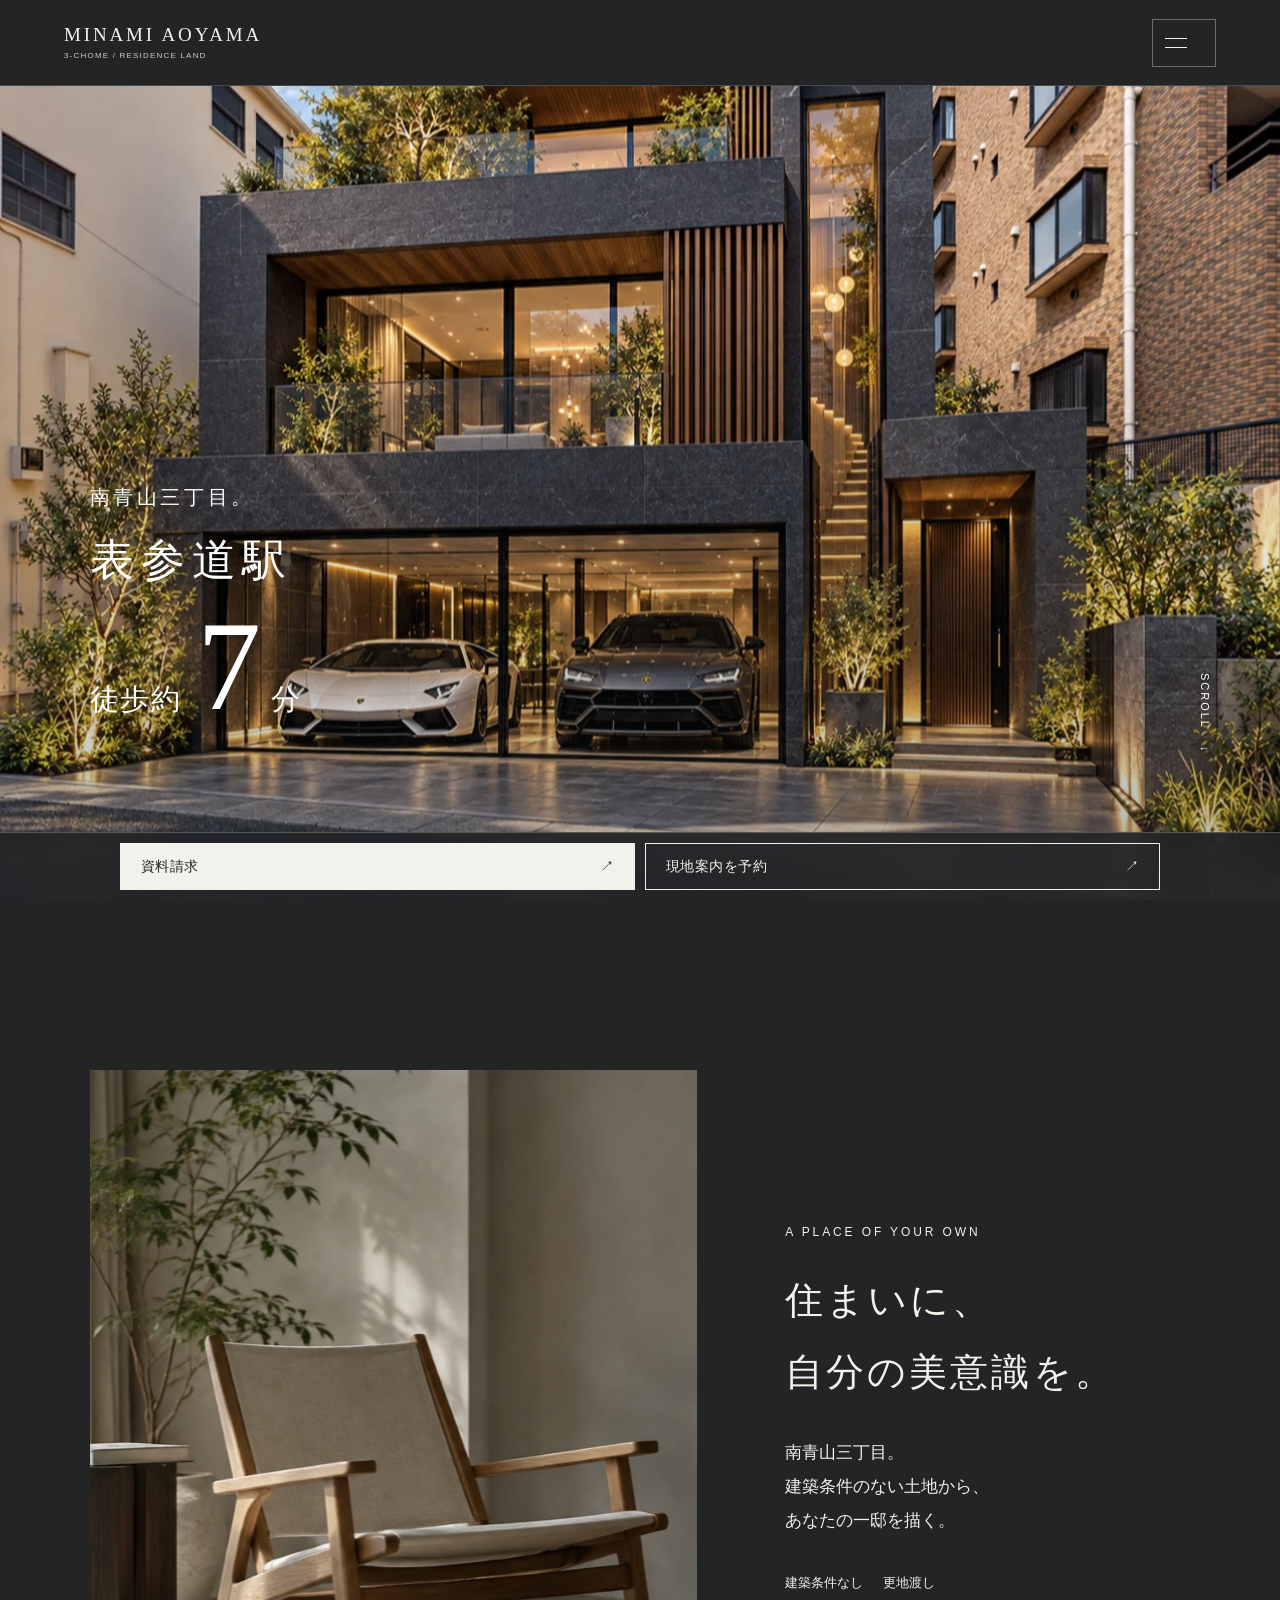
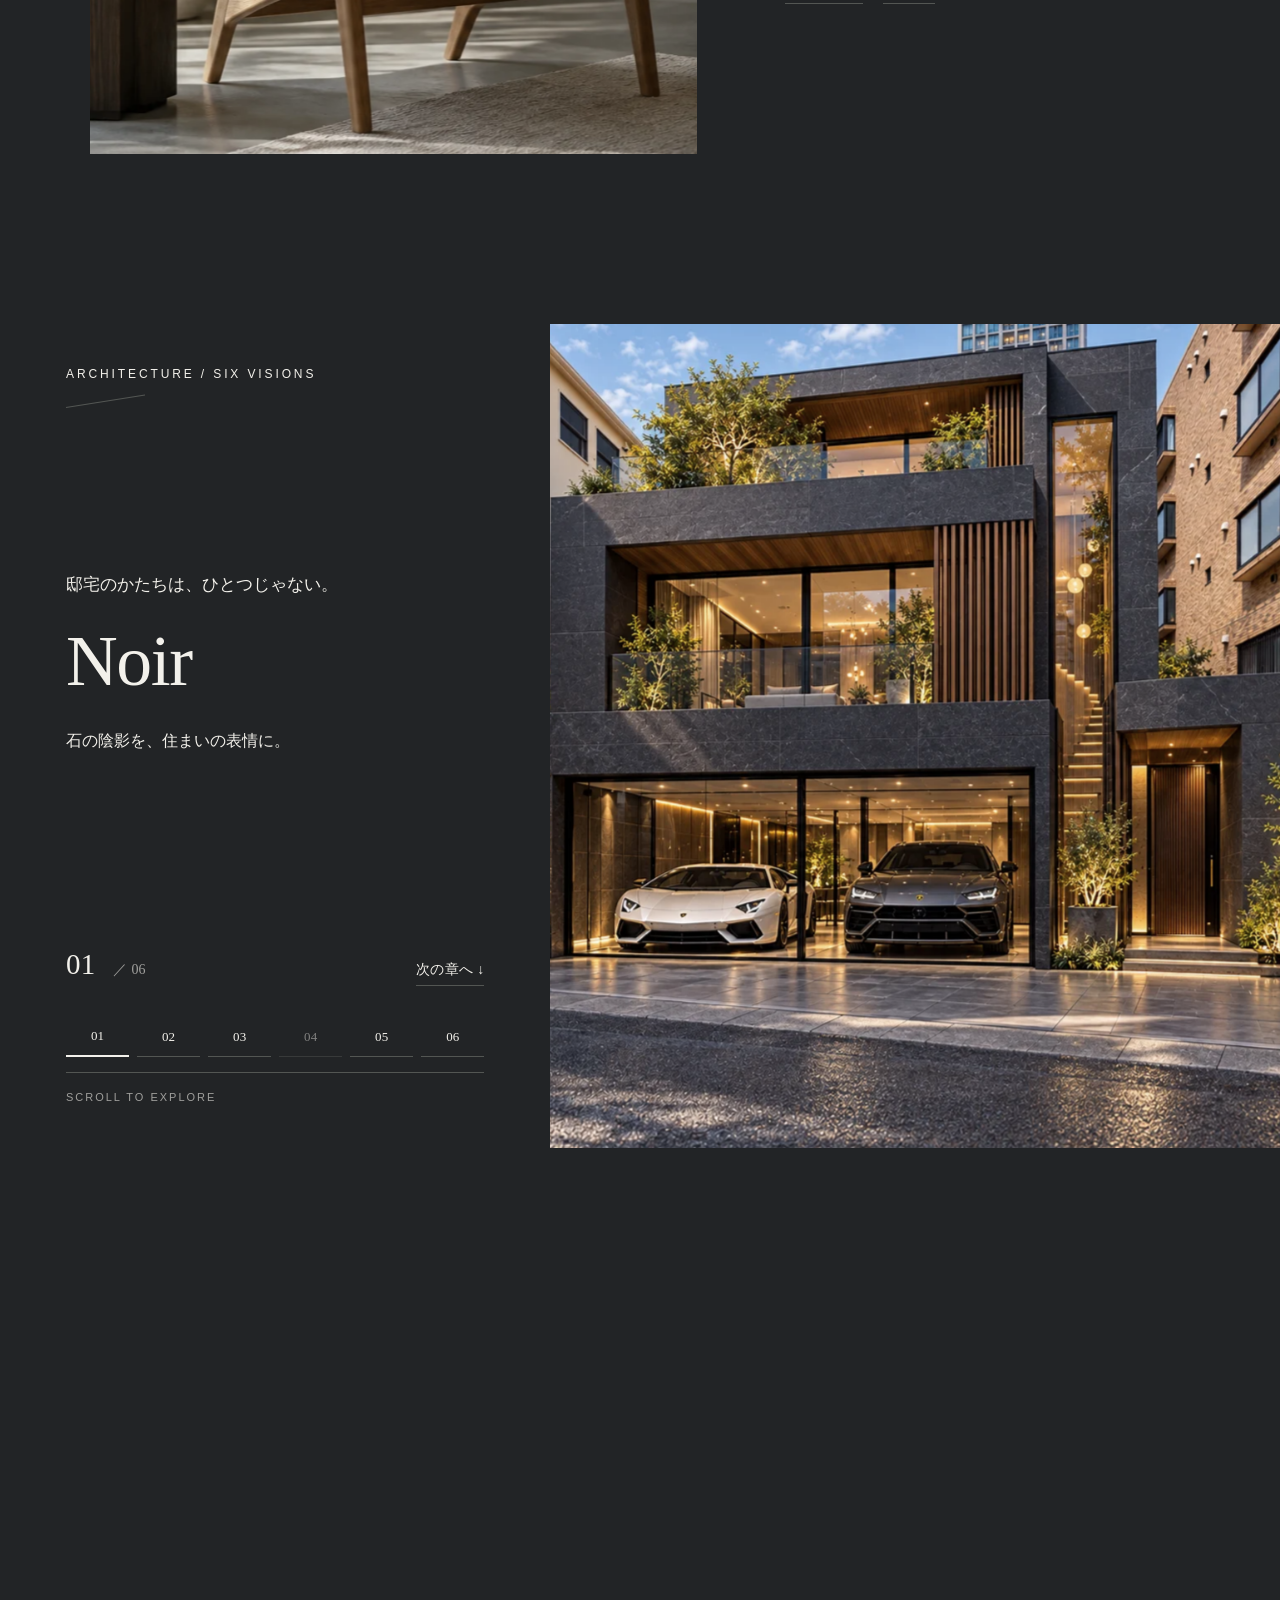
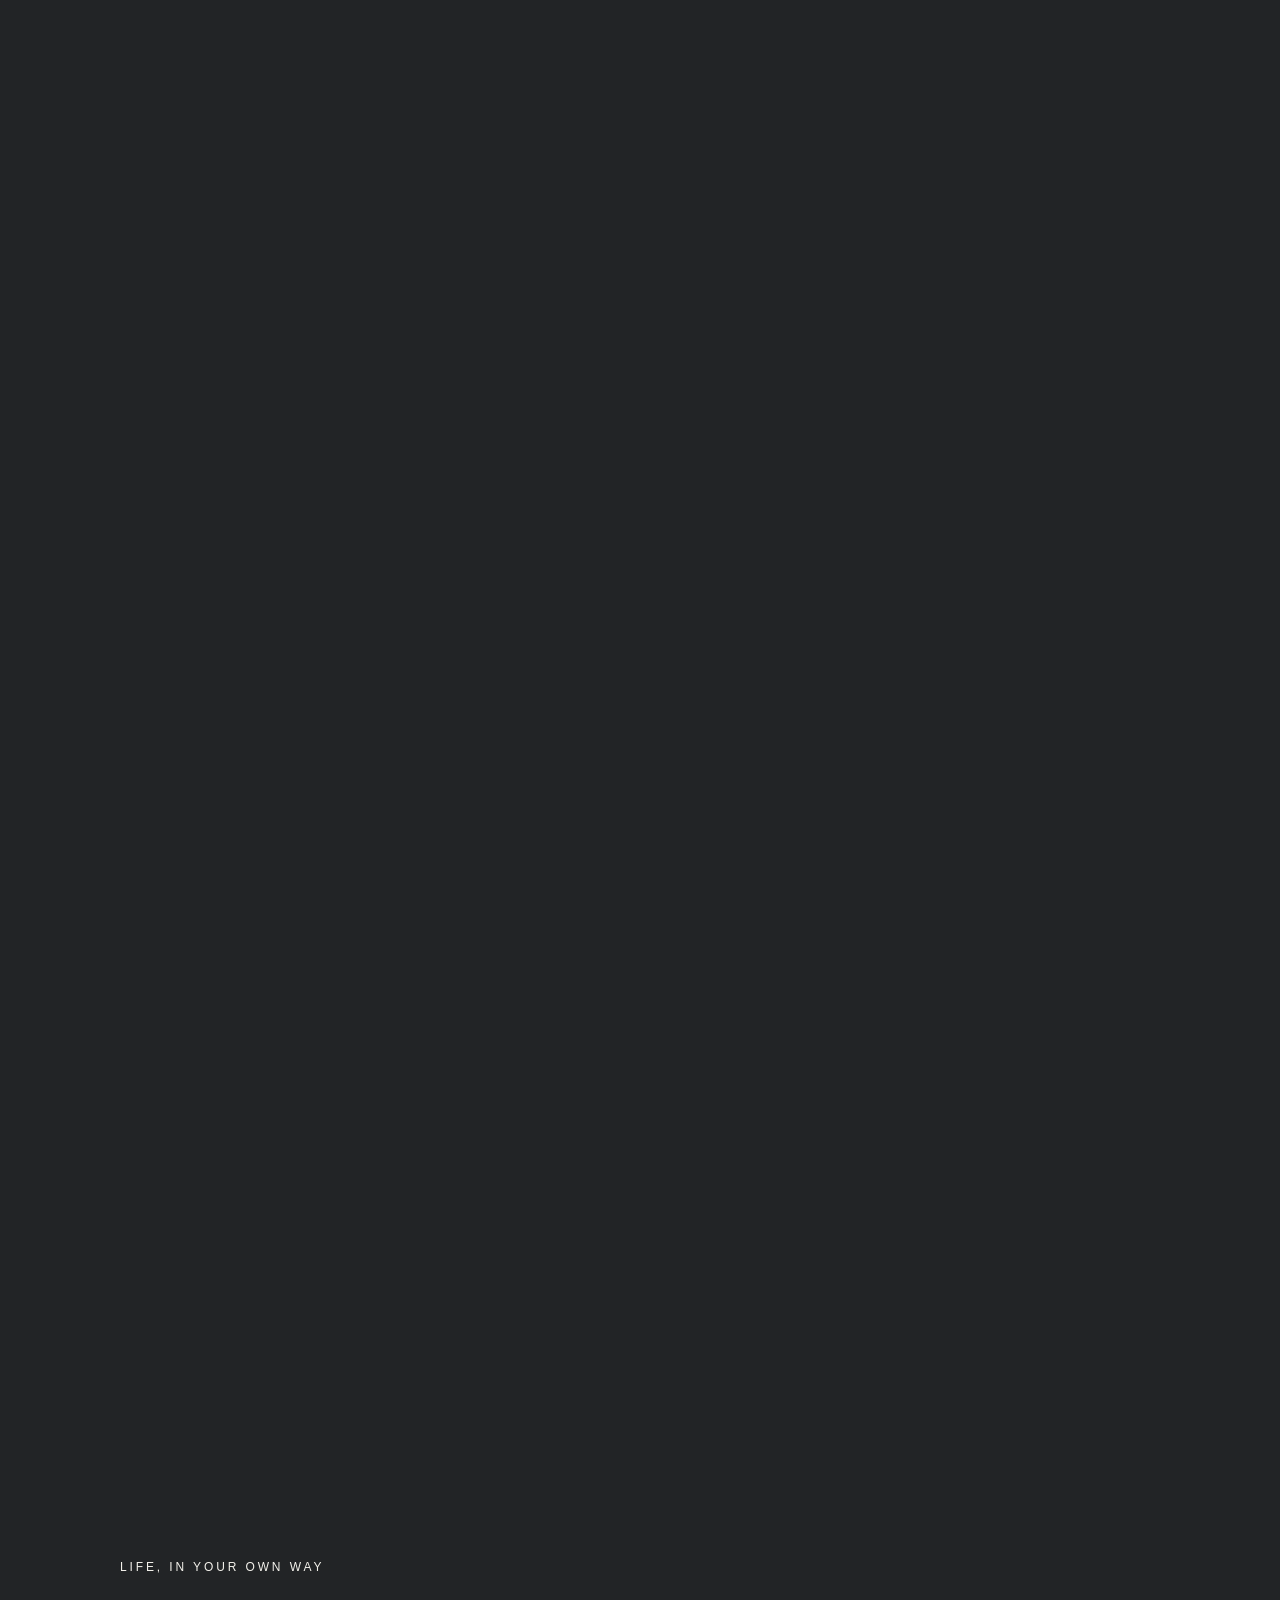
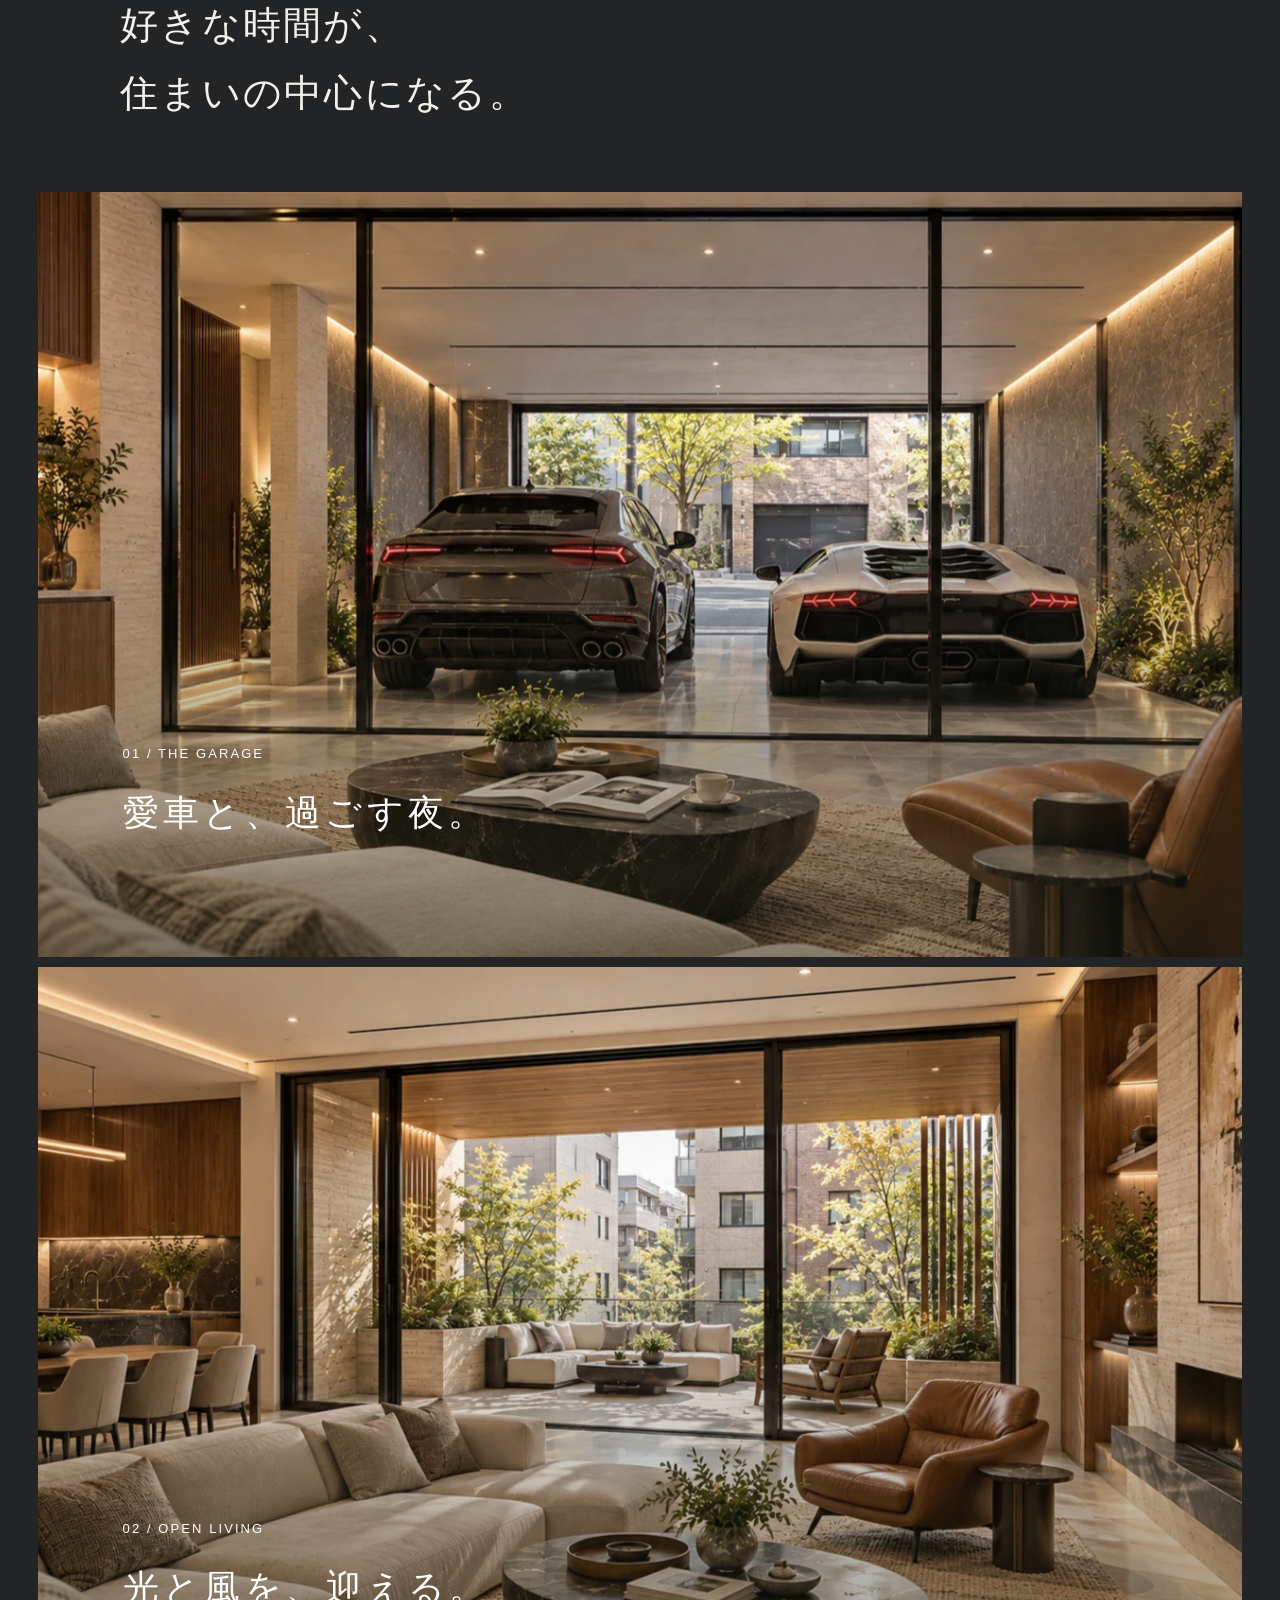
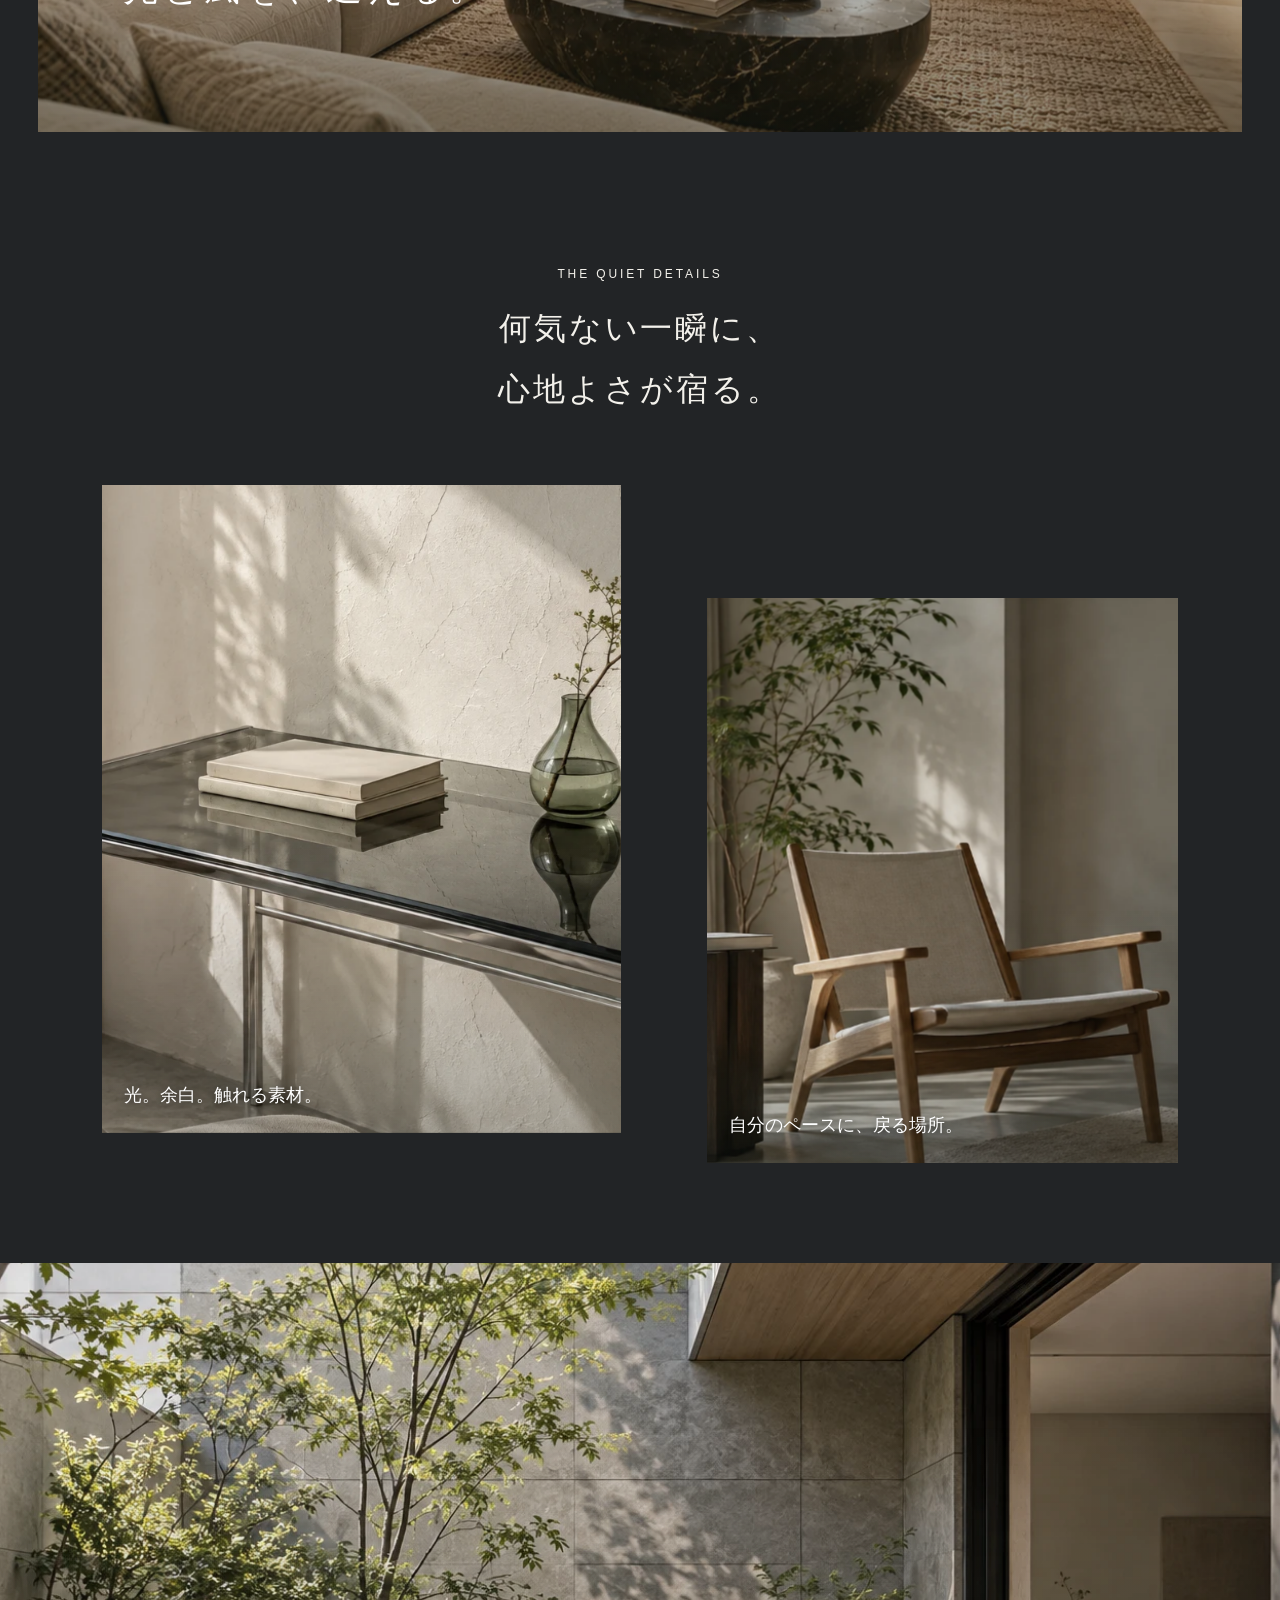
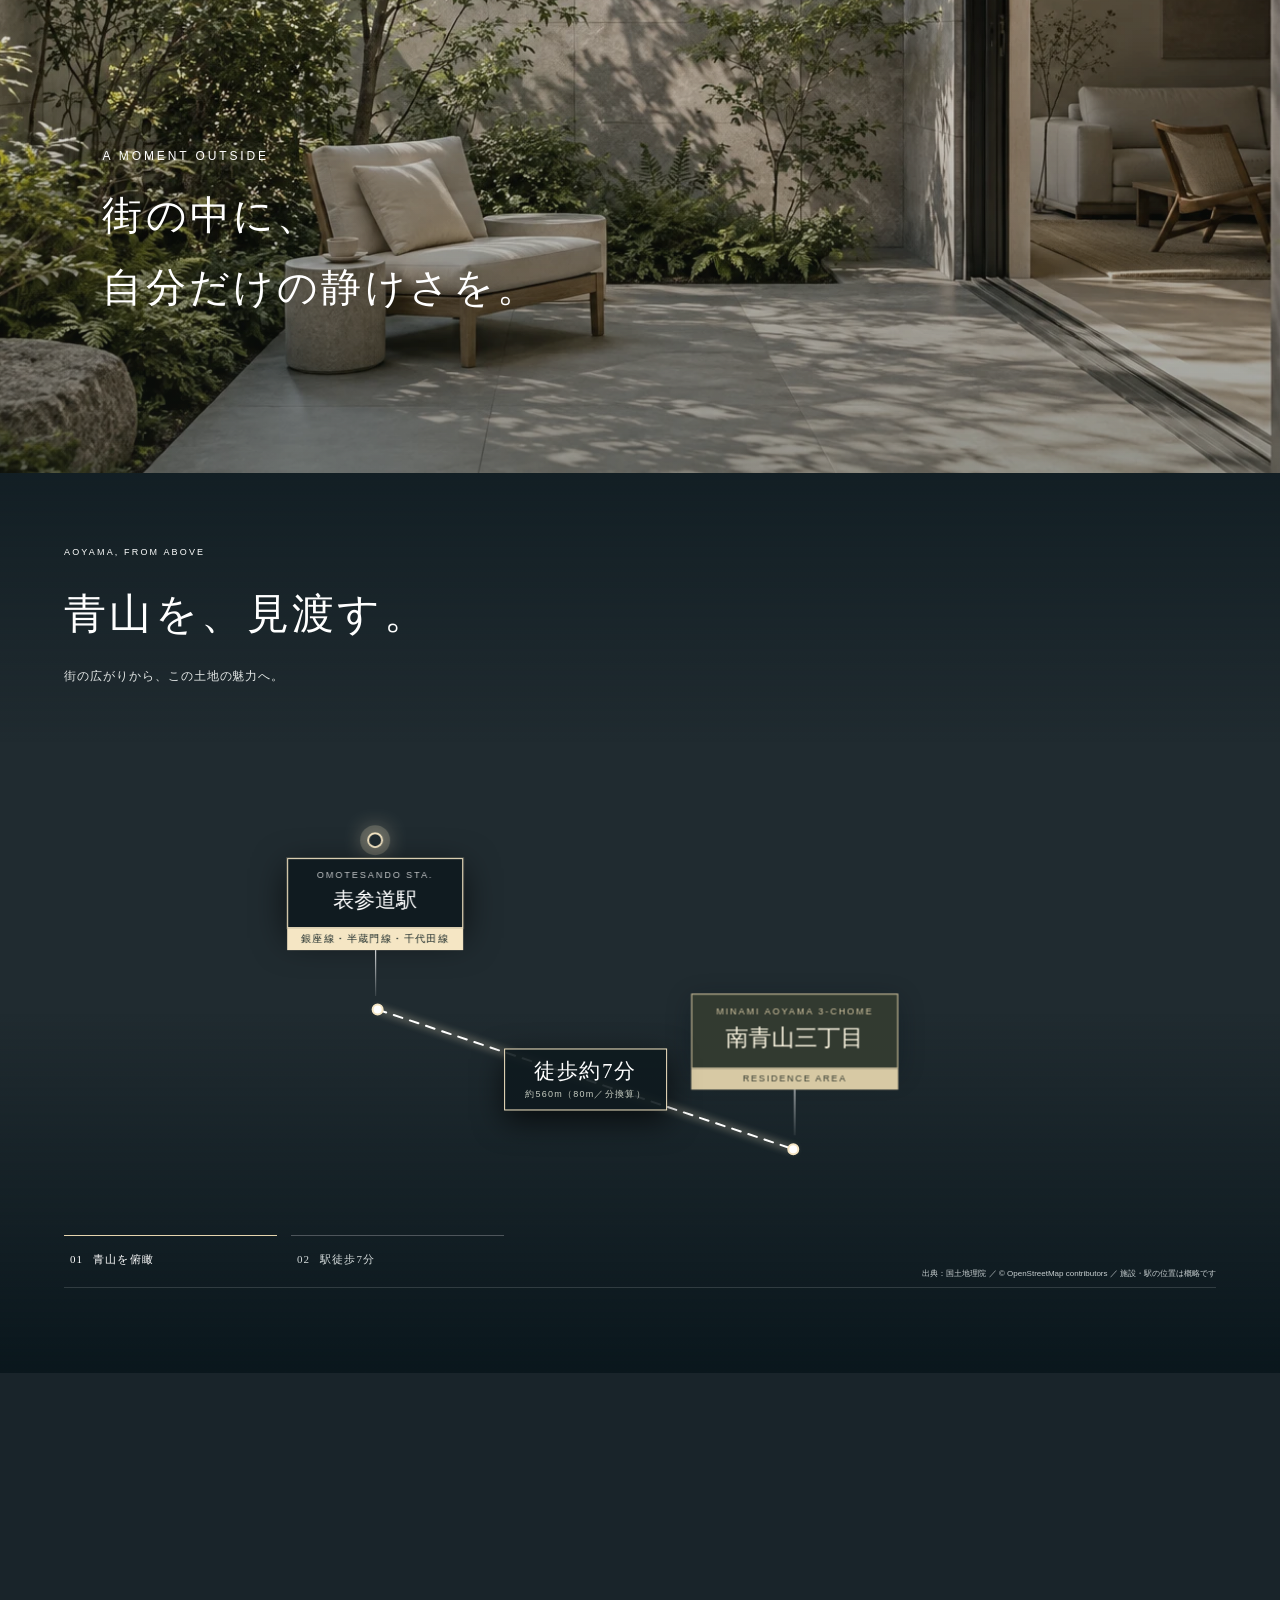
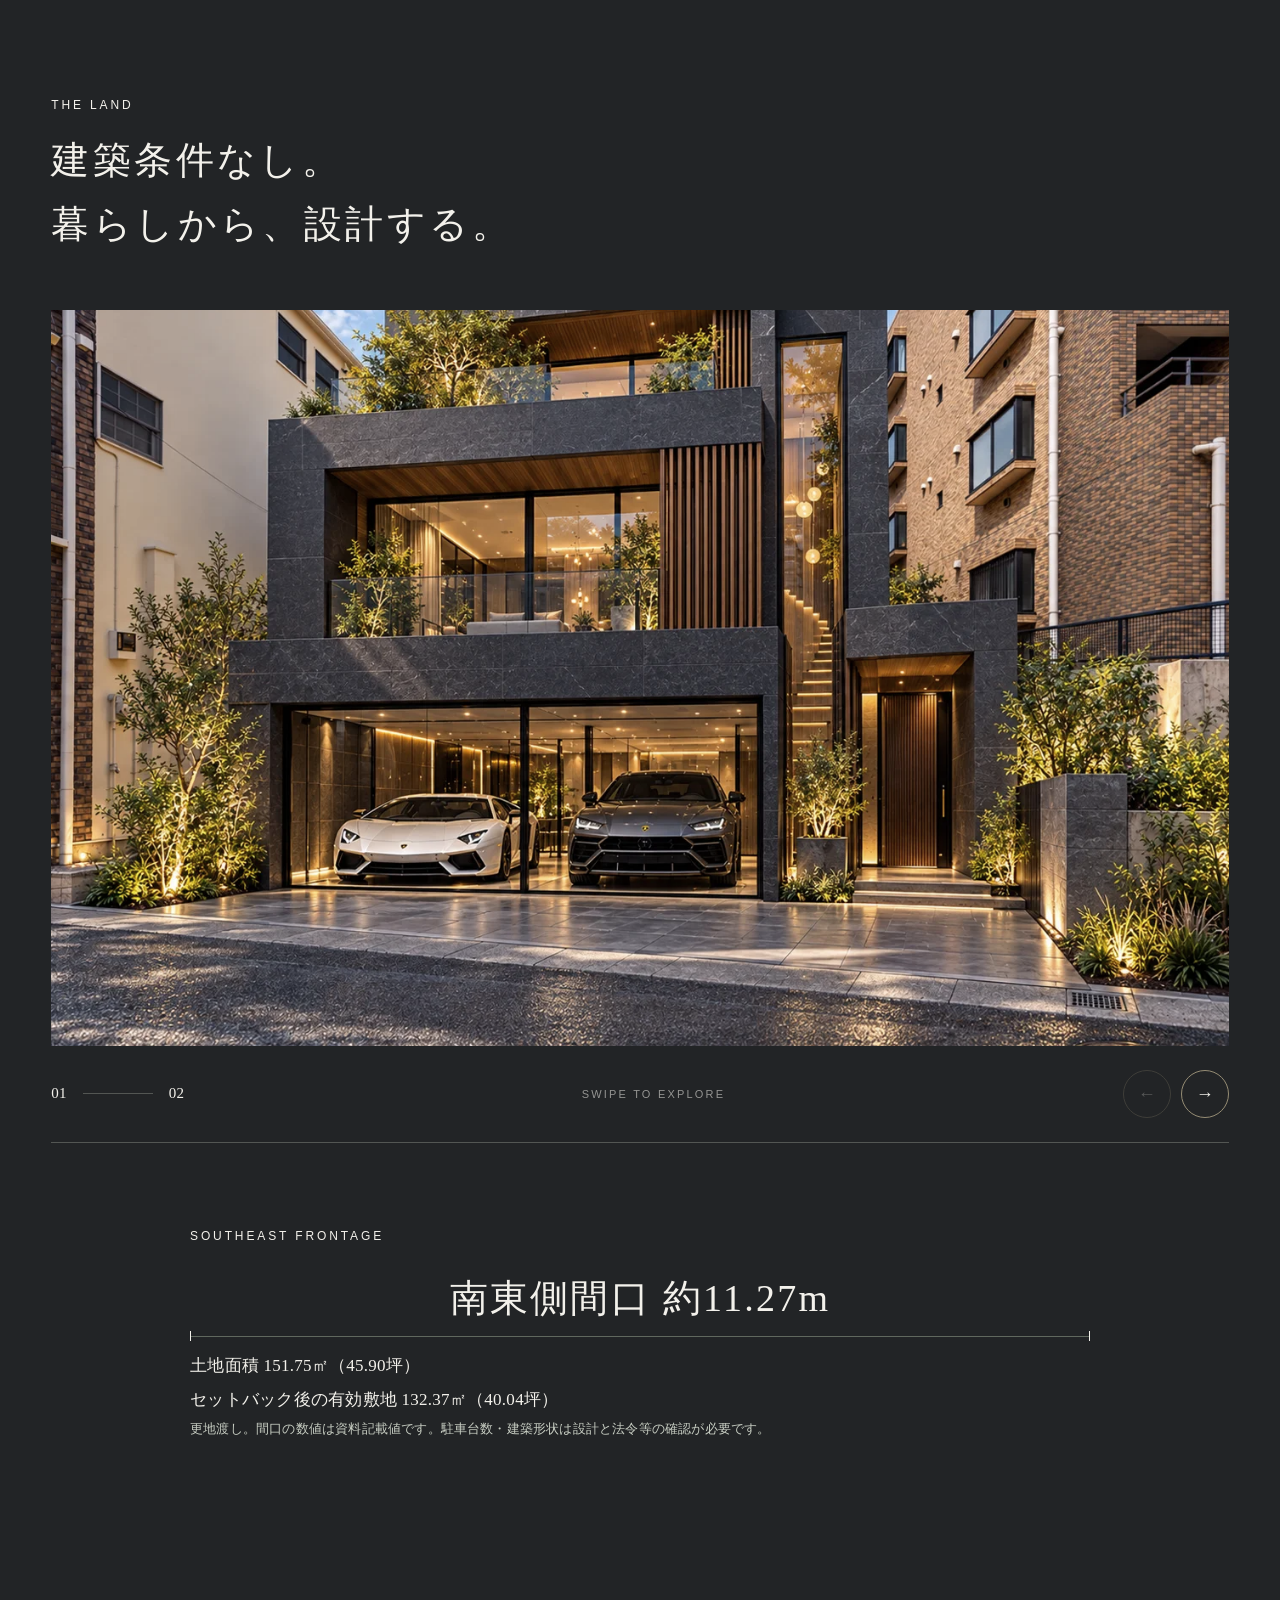
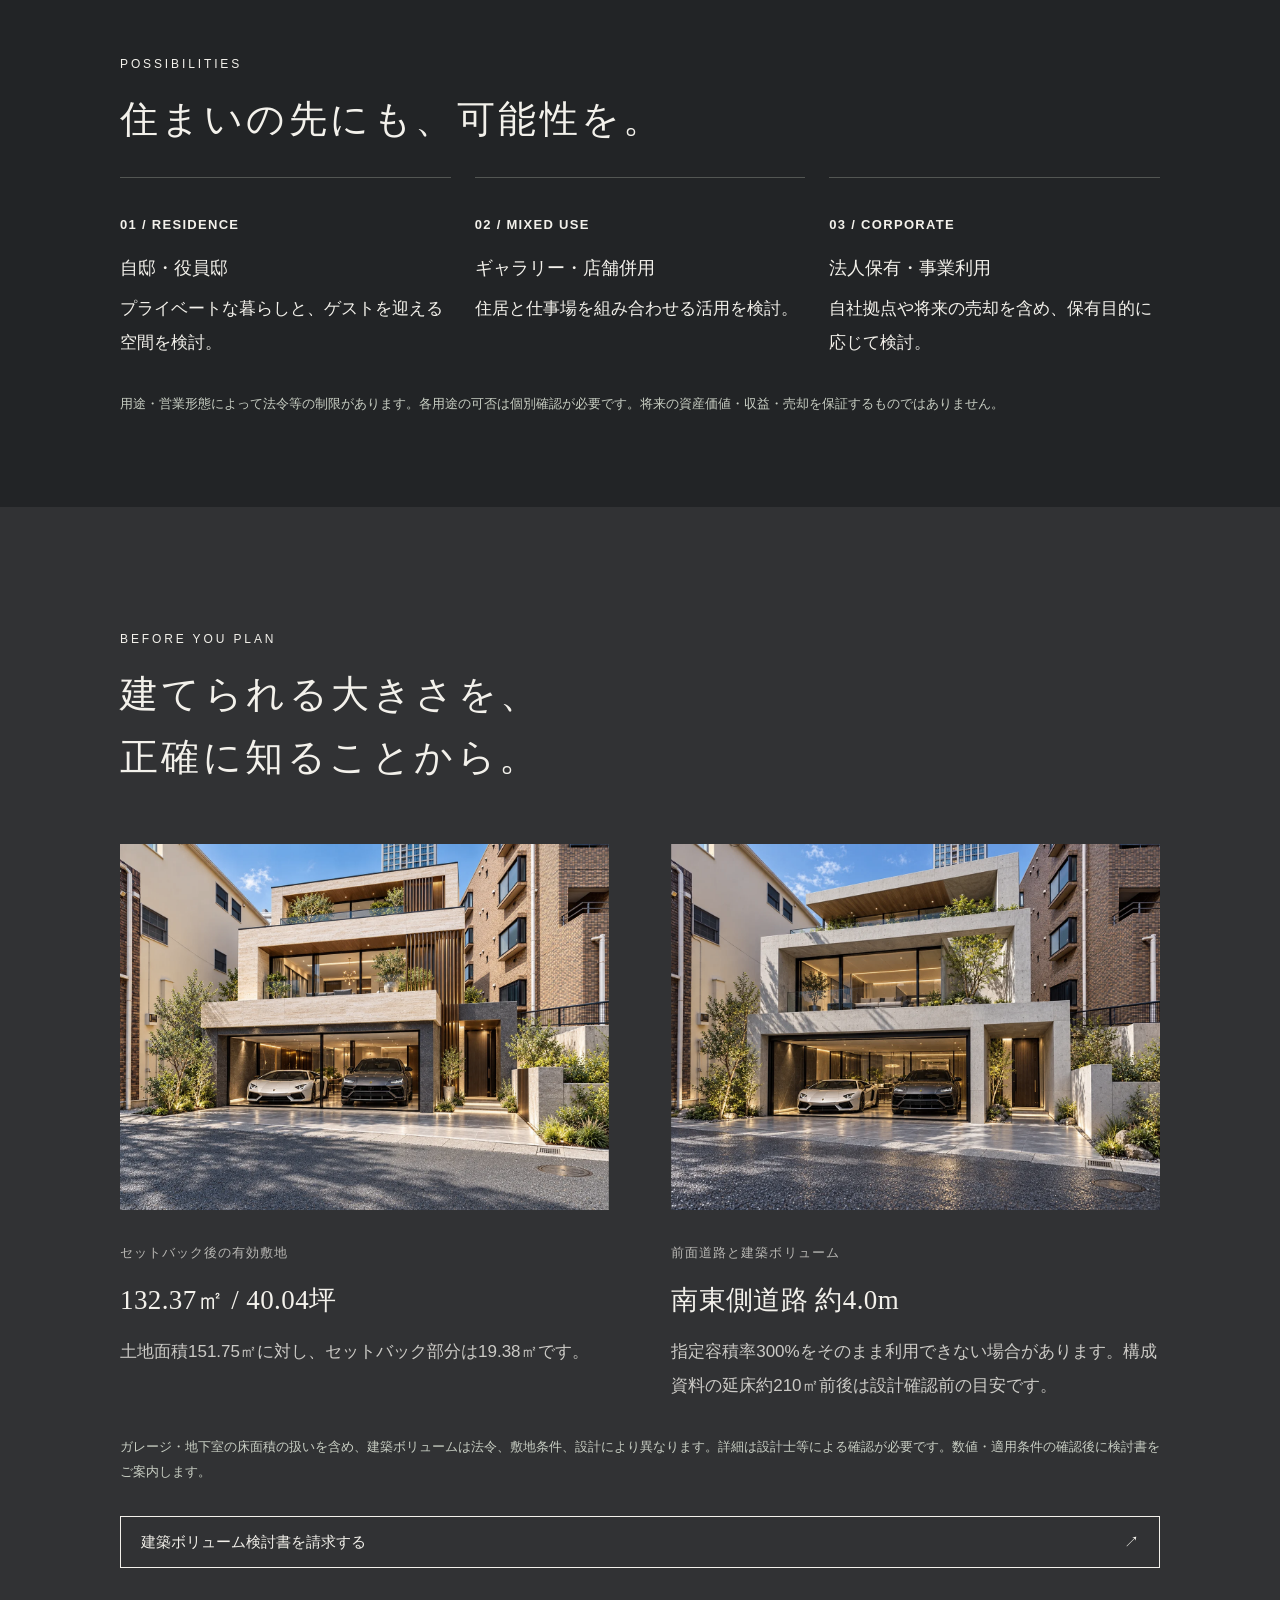
==== commit 17f4b5c3: "Equal-width chapter buttons Co-Authored-By: Claude Opus 5.5 <noreply@anthropic.com>" ====
--- a/a.html
+++ b/a.html
@@ -1,3 +1,3 @@
 <!DOCTYPE html>
 
-<html lang="ja"><head><meta charset="utf-8"/><meta name="robots" content="noindex,nofollow"/><meta content="width=device-width,initial-scale=1,viewport-fit=cover" name="viewport"/><title>南青山三丁目｜Design A</title><link href="https://fonts.googleapis.com/css2?family=Cormorant+Garamond:wght@400;500&amp;display=swap" rel="stylesheet"/><link href="style.css?v=15" rel="stylesheet"/><link href="variants.css?v=15" rel="stylesheet"/><link href="photo-v2.css?v=15" rel="stylesheet"/><link href="design-v3.css?v=15" rel="stylesheet"/><link href="luxury-v4.css?v=15" rel="stylesheet"/><link href="aerial-v5.css?v=15" rel="stylesheet"/><link href="final-ac.css?v=15" rel="stylesheet"/></head><body class="variant-a photo-v2 design-v3 luxury-v4 final-ac"><header class="header"><a class="logo" href="#">MINAMI AOYAMA<small>3-CHOME / RESIDENCE LAND</small></a><nav><a href="#intro">CONCEPT</a><a href="#plans">PLANS</a><a href="#location">LOCATION</a><a href="#outline">OUTLINE</a></nav><button aria-controls="mobile-menu" aria-expanded="false" aria-label="メニューを開く" class="menu-btn" type="button">MENU ＋</button></header><nav class="mobile-menu" hidden="" id="mobile-menu"><a href="#intro">コンセプト</a><a href="#plans">建築デザイン</a><a href="#location">ロケーション</a><a href="#outline">物件概要</a><a href="contact.html?d=a&amp;type=%E8%B3%87%E6%96%99%E8%AB%8B%E6%B1%82">資料請求・現地案内</a></nav><main><section class="hero photo-hero rise-photo" data-parallax="hero"><div class="photo-hero-media"><img alt="ダーク石張りの参考外観CG" fetchpriority="high" height="933" src="assets/plan-1.webp" width="1400"/></div><div class="minimal-title"><h1>南青山三丁目。</h1><p class="station-hero"><span class="station-name">表参道駅</span><span class="station-time"><span>徒歩約</span><strong>7</strong><span>分</span></span></p></div><a aria-label="続きへスクロール" class="hero-scroll" href="#intro">SCROLL <span>↓</span></a></section><section class="photo-intro" id="intro"><div class="intro-photo" data-parallax="medium"><img alt="自然光と木の家具があるラウンジの暮らしイメージ" loading="lazy" src="assets/mood/quiet-lounge-v2.webp"/></div><div class="intro-copy"><span class="eyebrow">A PLACE OF YOUR OWN</span><h2>住まいに、<br/>自分の美意識を。</h2><p>南青山三丁目。<br/>建築条件のない土地から、<br/>あなたの一邸を描く。</p><div class="intro-tags"><span>建築条件なし</span><span>更地渡し</span></div></div></section><section aria-label="スクロールで見る6つの参考建築プラン" class="pinned-plans" id="plans"><div class="pin-scene"><div class="pin-visual"><figure aria-hidden="false" class="pin-slide is-active" data-index="0"><img alt="ノワール：参考外観CG" decoding="async" src="assets/plan-1.webp"/></figure><figure aria-hidden="true" class="pin-slide" data-index="1"><img alt="カーブ：参考外観CG" decoding="async" src="assets/plan-2.webp"/></figure><figure aria-hidden="true" class="pin-slide" data-index="2"><img alt="テラス：参考外観CG" decoding="async" src="assets/plan-3.webp"/></figure><figure aria-hidden="true" class="pin-slide" data-index="3"><img alt="格子：参考外観CG" decoding="async" src="assets/plan-4.webp"/></figure><figure aria-hidden="true" class="pin-slide" data-index="4"><img alt="コンクリート：参考外観CG" decoding="async" src="assets/plan-5.webp"/></figure><figure aria-hidden="true" class="pin-slide" data-index="5"><img alt="トラバーチン：参考外観CG" decoding="async" src="assets/plan-6.webp"/></figure></div><div class="pin-copy"><span class="eyebrow">ARCHITECTURE / SIX VISIONS</span><div class="pin-chapter"><p class="pin-kicker">邸宅のかたちは、ひとつじゃない。</p><h2 id="pin-title">Noir</h2><p id="pin-description">石の陰影を、住まいの表情に。</p></div><div class="pin-controls"><div class="pin-counter"><strong id="pin-number">01</strong><span>／ 06</span><a href="#after-plans">次の章へ ↓</a></div><div aria-label="参考プランを選ぶ" class="pin-dots"><button aria-label="1：ノワールを見る" aria-pressed="true" data-chapter="0" type="button"><span>01</span></button><button aria-label="2：カーブを見る" aria-pressed="false" data-chapter="1" type="button"><span>02</span></button><button aria-label="3：テラスを見る" aria-pressed="false" data-chapter="2" type="button"><span>03</span></button><button aria-label="4：格子を見る" aria-pressed="false" data-chapter="3" type="button"><span>04</span></button><button aria-label="5：コンクリートを見る" aria-pressed="false" data-chapter="4" type="button"><span>05</span></button><button aria-label="6：トラバーチンを見る" aria-pressed="false" data-chapter="5" type="button"><span>06</span></button></div><div class="pin-progress"><span></span></div><p class="pin-instruction">SCROLL TO EXPLORE</p></div></div></div></section><div class="plan-disclaimer wrap" id="after-plans"></div><section class="cinematic-living" id="living"><div class="living-intro wrap"><span class="eyebrow">LIFE, IN YOUR OWN WAY</span><h2>好きな時間が、<br/>住まいの中心になる。</h2></div><article class="living-panel" data-parallax="large"><div class="living-image"><img alt="愛車を眺めるガレージリビングの参考CG" loading="lazy" src="assets/garage.webp"/></div><div class="living-caption"><span>01 / THE GARAGE</span><h3>愛車と、過ごす夜。</h3></div></article><article class="living-panel second" data-parallax="large"><div class="living-image"><img alt="テラス続きのリビング参考CG" loading="lazy" src="assets/living.webp"/></div><div class="living-caption"><span>02 / OPEN LIVING</span><h3>光と風を、迎える。</h3></div></article></section><section class="atmosphere" id="atmosphere"><div class="atmosphere-head wrap"><span class="eyebrow">THE QUIET DETAILS</span><h2>何気ない一瞬に、<br/>心地よさが宿る。</h2></div><div class="mood-grid"><figure data-parallax="medium"><img alt="リネン・ガラス・家具の静かな質感を表す生成イメージ" loading="lazy" src="assets/mood/still-life-v2.webp"/><figcaption>光。余白。触れる素材。</figcaption></figure><figure data-parallax="medium"><img alt="自然光に包まれたラウンジの生成イメージ" loading="lazy" src="assets/mood/quiet-lounge-v2.webp"/><figcaption>自分のペースに、戻る場所。</figcaption></figure></div></section><section class="terrace-scene" data-parallax="large" id="terrace"><div class="terrace-image"><img alt="石と植栽に囲まれた小さなテラスの生成イメージ" loading="lazy" src="assets/mood/terrace-soft-v2.webp"/></div><div class="terrace-copy"><span class="eyebrow">A MOMENT OUTSIDE</span><h2>街の中に、<br/>自分だけの静けさを。</h2></div></section><section aria-label="青山の航空写真とアクセス" class="aerial-story" id="location"><div class="aerial-stage" data-chapter="0"><div aria-label="実際の航空写真と建物形状を用いた青山周辺の立体ビュー" class="aerial-canvas" role="img"></div><div class="aerial-labels"></div><div class="aerial-heading"><span class="aerial-kicker">AOYAMA, FROM ABOVE</span><h2 class="aerial-title">青山を、見渡す。</h2><p class="aerial-description">街の広がりから、この土地の魅力へ。</p></div><div class="aerial-loading" role="status">AOYAMA / 航空写真を読み込み中</div><div class="aerial-bottom"><div aria-label="航空写真の表示段階" class="aerial-steps"><button aria-pressed="true" data-geo-chapter="0" type="button"><b>01</b>青山を俯瞰</button><button aria-pressed="false" data-geo-chapter="1" type="button"><b>02</b>駅徒歩7分</button></div><p class="aerial-credit">出典：<a href="https://maps.gsi.go.jp/development/ichiran.html" rel="noopener" target="_blank">国土地理院</a> ／ <a href="https://www.openstreetmap.org/copyright" rel="noopener" target="_blank">© OpenStreetMap contributors</a> ／ 施設・駅の位置は概略です</p></div><div class="aerial-progress"><span></span></div></div></section><section class="" id="land"><div class="wrap"><span class="eyebrow">THE LAND</span><h2>建築条件なし。<br/>暮らしから、設計する。</h2><div aria-label="敷地・建築の3Dイメージ" aria-roledescription="カルーセル" class="site-carousel"><figure aria-label="1 / 2" class="site-slide" id="site-slide-1" role="group"><img alt="ノワールの参考建築CG" loading="eager" src="assets/plan-1.webp"/></figure><figure aria-label="2 / 2" class="site-slide" id="site-slide-2" role="group"><img alt="建築の3D参考イメージ" loading="eager" src="assets/plan-5.webp"/></figure></div><div class="site-controls"><div class="site-pagination"><span aria-live="polite" class="site-current">01</span><span class="site-rule"></span><span>02</span></div><span class="site-hint">SWIPE TO EXPLORE</span><div class="site-arrows"><button aria-label="前の3Dイメージ" data-site-step="-1" type="button">←</button><button aria-label="次の3Dイメージ" data-site-step="1" type="button">→</button></div></div><div class="frontage"><span class="eyebrow">SOUTHEAST FRONTAGE</span><div class="dimension">南東側間口 約11.27m</div><p>土地面積 151.75㎡（45.90坪）<br/>セットバック後の有効敷地 132.37㎡（40.04坪）</p><p class="note">更地渡し。間口の数値は資料記載値です。駐車台数・建築形状は設計と法令等の確認が必要です。</p></div></div></section><section class="" id="possibilities"><div class="wrap"><span class="eyebrow">POSSIBILITIES</span><h2>住まいの先にも、可能性を。</h2><div class="possibilities"><article><b>01 / RESIDENCE</b><h3>自邸・役員邸</h3><p>プライベートな暮らしと、ゲストを迎える空間を検討。</p></article><article><b>02 / MIXED USE</b><h3>ギャラリー・店舗併用</h3><p>住居と仕事場を組み合わせる活用を検討。</p></article><article><b>03 / CORPORATE</b><h3>法人保有・事業利用</h3><p>自社拠点や将来の売却を含め、保有目的に応じて検討。</p></article></div><p class="note">用途・営業形態によって法令等の制限があります。各用途の可否は個別確認が必要です。将来の資産価値・収益・売却を保証するものではありません。</p></div></section><section class="volume" id="volume"><div class="wrap"><span class="eyebrow">BEFORE YOU PLAN</span><h2>建てられる大きさを、<br/>正確に知ることから。</h2><div class="volume-editorial"><div class="volume-box designed-volume"><figure class="volume-photo"><img alt="建築ボリュームの参考イメージ" loading="lazy" src="assets/plan-6.webp"/></figure><span>セットバック後の有効敷地</span><strong>132.37㎡ / 40.04坪</strong><p>土地面積151.75㎡に対し、セットバック部分は19.38㎡です。</p></div><div class="volume-box designed-volume"><figure class="volume-photo"><img alt="建築の検討イメージ" loading="lazy" src="assets/plan-5.webp"/></figure><span>前面道路と建築ボリューム</span><strong>南東側道路 約4.0m</strong><p>指定容積率300%をそのまま利用できない場合があります。構成資料の延床約210㎡前後は設計確認前の目安です。</p></div></div><p class="note">ガレージ・地下室の床面積の扱いを含め、建築ボリュームは法令、敷地条件、設計により異なります。詳細は設計士等による確認が必要です。数値・適用条件の確認後に検討書をご案内します。</p><a class="btn" data-request="資料請求" href="contact.html?d=a&amp;type=%E8%B3%87%E6%96%99%E8%AB%8B%E6%B1%82" style="margin-top:24px">建築ボリューム検討書を請求する</a></div></section><section class="estate" id="outline"><div class="estate-heading wrap"><span class="eyebrow">THE LAND / PROPERTY DETAILS</span><h2>南青山三丁目。<br/>その一画を、あなたへ。</h2></div><div class="estate-layout wrap"><div class="estate-visual"><figure><img alt="南青山周辺の航空写真を用いた立体ビュー" loading="lazy" src="assets/geo/aoyama-aerial-final.webp"/><figcaption>MINAMI AOYAMA / FROM ABOVE</figcaption></figure><small class="outline-source">出典：<a href="https://maps.gsi.go.jp/development/ichiran.html">国土地理院</a>・<a href="https://www.openstreetmap.org/copyright">OpenStreetMap</a></small><div class="estate-price"><span>LAND PRICE</span><p><strong>9</strong>億<strong>8,000</strong><small>万円</small></p><small>坪単価 約2,135万円</small></div><div class="estate-area"><div><span>LAND AREA</span><p>151.75<small>㎡</small></p><small>45.90坪</small></div><div><span>EFFECTIVE AREA</span><p>132.37<small>㎡</small></p><small>40.04坪 / セットバック後</small></div></div></div><div class="estate-information"><div class="estate-group"><div class="estate-group-title"><span>01</span><h3>所在地とアクセス</h3></div><dl><div><dt>所在地</dt><dd>東京都港区南青山三丁目（詳細は資料請求後にご案内）</dd></div><div><dt>交通</dt><dd>東京メトロ銀座線・半蔵門線・千代田線「表参道」駅 徒歩約7分</dd></div></dl></div><div class="estate-group"><div class="estate-group-title"><span>02</span><h3>敷地と権利</h3></div><dl><div><dt>土地面積</dt><dd>151.75㎡（45.90坪）</dd></div><div><dt>実測面積</dt><dd>155.00㎡</dd></div><div><dt>有効敷地面積</dt><dd>132.37㎡（40.04坪）</dd></div><div><dt>セットバック</dt><dd>19.38㎡</dd></div><div><dt>地目・権利</dt><dd>宅地・所有権</dd></div><div><dt>道路・間口</dt><dd>南東側 幅員約4.0m／間口約11.27m</dd></div></dl></div><div class="estate-group"><div class="estate-group-title"><span>03</span><h3>建築と利用条件</h3></div><dl><div><dt>用途地域</dt><dd>第二種中高層住居専用地域</dd></div><div><dt>建ぺい率・容積率</dt><dd>60%・300%（前面道路幅員等による制限あり）</dd></div><div><dt>現況・建築条件</dt><dd>更地渡し・建築条件なし</dd></div></dl></div><div class="estate-group"><div class="estate-group-title"><span>04</span><h3>お取引について</h3></div><dl><div><dt>物件種別</dt><dd>土地</dd></div><div><dt>取引態様</dt><dd>売主代理（REJ）</dd></div><div><dt>備考</dt><dd>土地境界確認書あり、参考建築プラン・建築CGあり</dd></div></dl></div><details class="estate-laws"><summary>その他法令・制限事項 <span>＋</span></summary><p>準防火地域、24m第三種高度地区、日影規制3時間−2時間／測定面4m、容積率低減係数0.4、道路斜線勾配1.25、隣地斜線勾配1.25・立ち上がり高さ20m（提供チラシ記載）</p></details><p class="estate-note">提供資料に基づく情報です。最新の販売状況・面積の整合・法令の適用については、担当者へお問い合わせください。</p><details class="estate-laws editorial-check"><summary>公開前の確認事項 <span>＋</span></summary><p>引渡時期・販売区画数・取引条件有効期限・情報更新日・次回更新予定日・会社情報等は未提供／要確認</p></details></div></div></section><section class="cta-final" id="contact"><div class="cta-grid"><div class="cta-copy"><h2 class="cta-display"><span class="l1">PRIVATE</span><span class="l2"><span class="cta-jp">この土地から始まる、<br/>あなただけの計画を。</span><i class="cta-rule" aria-hidden="true"></i><span>ACCESS</span></span></h2><div class="cta-actions"><a class="cta-row" href="contact.html?d=a&amp;type=%E8%B3%87%E6%96%99%E8%AB%8B%E6%B1%82"><span class="cta-label">資料請求</span><span class="cta-arrow" aria-hidden="true"><svg viewBox="0 0 24 24"><path d="M5 19 19 5M9 5h10v10"/></svg></span></a><a class="cta-row" href="contact.html?d=a&amp;type=%E7%8F%BE%E5%9C%B0%E6%A1%88%E5%86%85"><span class="cta-label">現地案内を予約</span><span class="cta-arrow" aria-hidden="true"><svg viewBox="0 0 24 24"><path d="M5 19 19 5M9 5h10v10"/></svg></span></a></div></div></div></section></main><div aria-label="お問い合わせ" class="sticky"><a class="btn primary" data-request="資料請求" href="contact.html?d=a&amp;type=%E8%B3%87%E6%96%99%E8%AB%8B%E6%B1%82">資料請求</a><a class="btn" data-request="現地案内" href="contact.html?d=a&amp;type=%E7%8F%BE%E5%9C%B0%E6%A1%88%E5%86%85">現地案内を予約</a></div><script src="app.js?v=15"></script><script src="motion.js?v=15"></script><script src="design-v3.js?v=15"></script><script src="luxury-v4.js?v=15"></script><script src="aerial-v5.js?v=15" type="module"></script><script src="final-ac.js?v=15"></script></body></html>+<html lang="ja"><head><meta charset="utf-8"/><meta name="robots" content="noindex,nofollow"/><meta content="width=device-width,initial-scale=1,viewport-fit=cover" name="viewport"/><title>南青山三丁目｜Design A</title><link href="https://fonts.googleapis.com/css2?family=Cormorant+Garamond:wght@400;500&amp;display=swap" rel="stylesheet"/><link href="style.css?v=16" rel="stylesheet"/><link href="variants.css?v=16" rel="stylesheet"/><link href="photo-v2.css?v=16" rel="stylesheet"/><link href="design-v3.css?v=16" rel="stylesheet"/><link href="luxury-v4.css?v=16" rel="stylesheet"/><link href="aerial-v5.css?v=16" rel="stylesheet"/><link href="final-ac.css?v=16" rel="stylesheet"/></head><body class="variant-a photo-v2 design-v3 luxury-v4 final-ac"><header class="header"><a class="logo" href="#">MINAMI AOYAMA<small>3-CHOME / RESIDENCE LAND</small></a><nav><a href="#intro">CONCEPT</a><a href="#plans">PLANS</a><a href="#location">LOCATION</a><a href="#outline">OUTLINE</a></nav><button aria-controls="mobile-menu" aria-expanded="false" aria-label="メニューを開く" class="menu-btn" type="button">MENU ＋</button></header><nav class="mobile-menu" hidden="" id="mobile-menu"><a href="#intro">コンセプト</a><a href="#plans">建築デザイン</a><a href="#location">ロケーション</a><a href="#outline">物件概要</a><a href="contact.html?d=a&amp;type=%E8%B3%87%E6%96%99%E8%AB%8B%E6%B1%82">資料請求・現地案内</a></nav><main><section class="hero photo-hero rise-photo" data-parallax="hero"><div class="photo-hero-media"><img alt="ダーク石張りの参考外観CG" fetchpriority="high" height="933" src="assets/plan-1.webp" width="1400"/></div><div class="minimal-title"><h1>南青山三丁目。</h1><p class="station-hero"><span class="station-name">表参道駅</span><span class="station-time"><span>徒歩約</span><strong>7</strong><span>分</span></span></p></div><a aria-label="続きへスクロール" class="hero-scroll" href="#intro">SCROLL <span>↓</span></a></section><section class="photo-intro" id="intro"><div class="intro-photo" data-parallax="medium"><img alt="自然光と木の家具があるラウンジの暮らしイメージ" loading="lazy" src="assets/mood/quiet-lounge-v2.webp"/></div><div class="intro-copy"><span class="eyebrow">A PLACE OF YOUR OWN</span><h2>住まいに、<br/>自分の美意識を。</h2><p>南青山三丁目。<br/>建築条件のない土地から、<br/>あなたの一邸を描く。</p><div class="intro-tags"><span>建築条件なし</span><span>更地渡し</span></div></div></section><section aria-label="スクロールで見る6つの参考建築プラン" class="pinned-plans" id="plans"><div class="pin-scene"><div class="pin-visual"><figure aria-hidden="false" class="pin-slide is-active" data-index="0"><img alt="ノワール：参考外観CG" decoding="async" src="assets/plan-1.webp"/></figure><figure aria-hidden="true" class="pin-slide" data-index="1"><img alt="カーブ：参考外観CG" decoding="async" src="assets/plan-2.webp"/></figure><figure aria-hidden="true" class="pin-slide" data-index="2"><img alt="テラス：参考外観CG" decoding="async" src="assets/plan-3.webp"/></figure><figure aria-hidden="true" class="pin-slide" data-index="3"><img alt="格子：参考外観CG" decoding="async" src="assets/plan-4.webp"/></figure><figure aria-hidden="true" class="pin-slide" data-index="4"><img alt="コンクリート：参考外観CG" decoding="async" src="assets/plan-5.webp"/></figure><figure aria-hidden="true" class="pin-slide" data-index="5"><img alt="トラバーチン：参考外観CG" decoding="async" src="assets/plan-6.webp"/></figure></div><div class="pin-copy"><span class="eyebrow">ARCHITECTURE / SIX VISIONS</span><div class="pin-chapter"><p class="pin-kicker">邸宅のかたちは、ひとつじゃない。</p><h2 id="pin-title">Noir</h2><p id="pin-description">石の陰影を、住まいの表情に。</p></div><div class="pin-controls"><div class="pin-counter"><strong id="pin-number">01</strong><span>／ 06</span><a href="#after-plans">次の章へ ↓</a></div><div aria-label="参考プランを選ぶ" class="pin-dots"><button aria-label="1：ノワールを見る" aria-pressed="true" data-chapter="0" type="button"><span>01</span></button><button aria-label="2：カーブを見る" aria-pressed="false" data-chapter="1" type="button"><span>02</span></button><button aria-label="3：テラスを見る" aria-pressed="false" data-chapter="2" type="button"><span>03</span></button><button aria-label="4：格子を見る" aria-pressed="false" data-chapter="3" type="button"><span>04</span></button><button aria-label="5：コンクリートを見る" aria-pressed="false" data-chapter="4" type="button"><span>05</span></button><button aria-label="6：トラバーチンを見る" aria-pressed="false" data-chapter="5" type="button"><span>06</span></button></div><div class="pin-progress"><span></span></div><p class="pin-instruction">SCROLL TO EXPLORE</p></div></div></div></section><div class="plan-disclaimer wrap" id="after-plans"></div><section class="cinematic-living" id="living"><div class="living-intro wrap"><span class="eyebrow">LIFE, IN YOUR OWN WAY</span><h2>好きな時間が、<br/>住まいの中心になる。</h2></div><article class="living-panel" data-parallax="large"><div class="living-image"><img alt="愛車を眺めるガレージリビングの参考CG" loading="lazy" src="assets/garage.webp"/></div><div class="living-caption"><span>01 / THE GARAGE</span><h3>愛車と、過ごす夜。</h3></div></article><article class="living-panel second" data-parallax="large"><div class="living-image"><img alt="テラス続きのリビング参考CG" loading="lazy" src="assets/living.webp"/></div><div class="living-caption"><span>02 / OPEN LIVING</span><h3>光と風を、迎える。</h3></div></article></section><section class="atmosphere" id="atmosphere"><div class="atmosphere-head wrap"><span class="eyebrow">THE QUIET DETAILS</span><h2>何気ない一瞬に、<br/>心地よさが宿る。</h2></div><div class="mood-grid"><figure data-parallax="medium"><img alt="リネン・ガラス・家具の静かな質感を表す生成イメージ" loading="lazy" src="assets/mood/still-life-v2.webp"/><figcaption>光。余白。触れる素材。</figcaption></figure><figure data-parallax="medium"><img alt="自然光に包まれたラウンジの生成イメージ" loading="lazy" src="assets/mood/quiet-lounge-v2.webp"/><figcaption>自分のペースに、戻る場所。</figcaption></figure></div></section><section class="terrace-scene" data-parallax="large" id="terrace"><div class="terrace-image"><img alt="石と植栽に囲まれた小さなテラスの生成イメージ" loading="lazy" src="assets/mood/terrace-soft-v2.webp"/></div><div class="terrace-copy"><span class="eyebrow">A MOMENT OUTSIDE</span><h2>街の中に、<br/>自分だけの静けさを。</h2></div></section><section aria-label="青山の航空写真とアクセス" class="aerial-story" id="location"><div class="aerial-stage" data-chapter="0"><div aria-label="実際の航空写真と建物形状を用いた青山周辺の立体ビュー" class="aerial-canvas" role="img"></div><div class="aerial-labels"></div><div class="aerial-heading"><span class="aerial-kicker">AOYAMA, FROM ABOVE</span><h2 class="aerial-title">青山を、見渡す。</h2><p class="aerial-description">街の広がりから、この土地の魅力へ。</p></div><div class="aerial-loading" role="status">AOYAMA / 航空写真を読み込み中</div><div class="aerial-bottom"><div aria-label="航空写真の表示段階" class="aerial-steps"><button aria-pressed="true" data-geo-chapter="0" type="button"><b>01</b>青山を俯瞰</button><button aria-pressed="false" data-geo-chapter="1" type="button"><b>02</b>駅徒歩7分</button></div><p class="aerial-credit">出典：<a href="https://maps.gsi.go.jp/development/ichiran.html" rel="noopener" target="_blank">国土地理院</a> ／ <a href="https://www.openstreetmap.org/copyright" rel="noopener" target="_blank">© OpenStreetMap contributors</a> ／ 施設・駅の位置は概略です</p></div><div class="aerial-progress"><span></span></div></div></section><section class="" id="land"><div class="wrap"><span class="eyebrow">THE LAND</span><h2>建築条件なし。<br/>暮らしから、設計する。</h2><div aria-label="敷地・建築の3Dイメージ" aria-roledescription="カルーセル" class="site-carousel"><figure aria-label="1 / 2" class="site-slide" id="site-slide-1" role="group"><img alt="ノワールの参考建築CG" loading="eager" src="assets/plan-1.webp"/></figure><figure aria-label="2 / 2" class="site-slide" id="site-slide-2" role="group"><img alt="建築の3D参考イメージ" loading="eager" src="assets/plan-5.webp"/></figure></div><div class="site-controls"><div class="site-pagination"><span aria-live="polite" class="site-current">01</span><span class="site-rule"></span><span>02</span></div><span class="site-hint">SWIPE TO EXPLORE</span><div class="site-arrows"><button aria-label="前の3Dイメージ" data-site-step="-1" type="button">←</button><button aria-label="次の3Dイメージ" data-site-step="1" type="button">→</button></div></div><div class="frontage"><span class="eyebrow">SOUTHEAST FRONTAGE</span><div class="dimension">南東側間口 約11.27m</div><p>土地面積 151.75㎡（45.90坪）<br/>セットバック後の有効敷地 132.37㎡（40.04坪）</p><p class="note">更地渡し。間口の数値は資料記載値です。駐車台数・建築形状は設計と法令等の確認が必要です。</p></div></div></section><section class="" id="possibilities"><div class="wrap"><span class="eyebrow">POSSIBILITIES</span><h2>住まいの先にも、可能性を。</h2><div class="possibilities"><article><b>01 / RESIDENCE</b><h3>自邸・役員邸</h3><p>プライベートな暮らしと、ゲストを迎える空間を検討。</p></article><article><b>02 / MIXED USE</b><h3>ギャラリー・店舗併用</h3><p>住居と仕事場を組み合わせる活用を検討。</p></article><article><b>03 / CORPORATE</b><h3>法人保有・事業利用</h3><p>自社拠点や将来の売却を含め、保有目的に応じて検討。</p></article></div><p class="note">用途・営業形態によって法令等の制限があります。各用途の可否は個別確認が必要です。将来の資産価値・収益・売却を保証するものではありません。</p></div></section><section class="volume" id="volume"><div class="wrap"><span class="eyebrow">BEFORE YOU PLAN</span><h2>建てられる大きさを、<br/>正確に知ることから。</h2><div class="volume-editorial"><div class="volume-box designed-volume"><figure class="volume-photo"><img alt="建築ボリュームの参考イメージ" loading="lazy" src="assets/plan-6.webp"/></figure><span>セットバック後の有効敷地</span><strong>132.37㎡ / 40.04坪</strong><p>土地面積151.75㎡に対し、セットバック部分は19.38㎡です。</p></div><div class="volume-box designed-volume"><figure class="volume-photo"><img alt="建築の検討イメージ" loading="lazy" src="assets/plan-5.webp"/></figure><span>前面道路と建築ボリューム</span><strong>南東側道路 約4.0m</strong><p>指定容積率300%をそのまま利用できない場合があります。構成資料の延床約210㎡前後は設計確認前の目安です。</p></div></div><p class="note">ガレージ・地下室の床面積の扱いを含め、建築ボリュームは法令、敷地条件、設計により異なります。詳細は設計士等による確認が必要です。数値・適用条件の確認後に検討書をご案内します。</p><a class="btn" data-request="資料請求" href="contact.html?d=a&amp;type=%E8%B3%87%E6%96%99%E8%AB%8B%E6%B1%82" style="margin-top:24px">建築ボリューム検討書を請求する</a></div></section><section class="estate" id="outline"><div class="estate-heading wrap"><span class="eyebrow">THE LAND / PROPERTY DETAILS</span><h2>南青山三丁目。<br/>その一画を、あなたへ。</h2></div><div class="estate-layout wrap"><div class="estate-visual"><figure><img alt="南青山周辺の航空写真を用いた立体ビュー" loading="lazy" src="assets/geo/aoyama-aerial-final.webp"/><figcaption>MINAMI AOYAMA / FROM ABOVE</figcaption></figure><small class="outline-source">出典：<a href="https://maps.gsi.go.jp/development/ichiran.html">国土地理院</a>・<a href="https://www.openstreetmap.org/copyright">OpenStreetMap</a></small><div class="estate-price"><span>LAND PRICE</span><p><strong>9</strong>億<strong>8,000</strong><small>万円</small></p><small>坪単価 約2,135万円</small></div><div class="estate-area"><div><span>LAND AREA</span><p>151.75<small>㎡</small></p><small>45.90坪</small></div><div><span>EFFECTIVE AREA</span><p>132.37<small>㎡</small></p><small>40.04坪 / セットバック後</small></div></div></div><div class="estate-information"><div class="estate-group"><div class="estate-group-title"><span>01</span><h3>所在地とアクセス</h3></div><dl><div><dt>所在地</dt><dd>東京都港区南青山三丁目（詳細は資料請求後にご案内）</dd></div><div><dt>交通</dt><dd>東京メトロ銀座線・半蔵門線・千代田線「表参道」駅 徒歩約7分</dd></div></dl></div><div class="estate-group"><div class="estate-group-title"><span>02</span><h3>敷地と権利</h3></div><dl><div><dt>土地面積</dt><dd>151.75㎡（45.90坪）</dd></div><div><dt>実測面積</dt><dd>155.00㎡</dd></div><div><dt>有効敷地面積</dt><dd>132.37㎡（40.04坪）</dd></div><div><dt>セットバック</dt><dd>19.38㎡</dd></div><div><dt>地目・権利</dt><dd>宅地・所有権</dd></div><div><dt>道路・間口</dt><dd>南東側 幅員約4.0m／間口約11.27m</dd></div></dl></div><div class="estate-group"><div class="estate-group-title"><span>03</span><h3>建築と利用条件</h3></div><dl><div><dt>用途地域</dt><dd>第二種中高層住居専用地域</dd></div><div><dt>建ぺい率・容積率</dt><dd>60%・300%（前面道路幅員等による制限あり）</dd></div><div><dt>現況・建築条件</dt><dd>更地渡し・建築条件なし</dd></div></dl></div><div class="estate-group"><div class="estate-group-title"><span>04</span><h3>お取引について</h3></div><dl><div><dt>物件種別</dt><dd>土地</dd></div><div><dt>取引態様</dt><dd>売主代理（REJ）</dd></div><div><dt>備考</dt><dd>土地境界確認書あり、参考建築プラン・建築CGあり</dd></div></dl></div><details class="estate-laws"><summary>その他法令・制限事項 <span>＋</span></summary><p>準防火地域、24m第三種高度地区、日影規制3時間−2時間／測定面4m、容積率低減係数0.4、道路斜線勾配1.25、隣地斜線勾配1.25・立ち上がり高さ20m（提供チラシ記載）</p></details><p class="estate-note">提供資料に基づく情報です。最新の販売状況・面積の整合・法令の適用については、担当者へお問い合わせください。</p><details class="estate-laws editorial-check"><summary>公開前の確認事項 <span>＋</span></summary><p>引渡時期・販売区画数・取引条件有効期限・情報更新日・次回更新予定日・会社情報等は未提供／要確認</p></details></div></div></section><section class="cta-final" id="contact"><div class="cta-grid"><div class="cta-copy"><h2 class="cta-display"><span class="l1">PRIVATE</span><span class="l2"><span class="cta-jp">この土地から始まる、<br/>あなただけの計画を。</span><i class="cta-rule" aria-hidden="true"></i><span>ACCESS</span></span></h2><div class="cta-actions"><a class="cta-row" href="contact.html?d=a&amp;type=%E8%B3%87%E6%96%99%E8%AB%8B%E6%B1%82"><span class="cta-label">資料請求</span><span class="cta-arrow" aria-hidden="true"><svg viewBox="0 0 24 24"><path d="M5 19 19 5M9 5h10v10"/></svg></span></a><a class="cta-row" href="contact.html?d=a&amp;type=%E7%8F%BE%E5%9C%B0%E6%A1%88%E5%86%85"><span class="cta-label">現地案内を予約</span><span class="cta-arrow" aria-hidden="true"><svg viewBox="0 0 24 24"><path d="M5 19 19 5M9 5h10v10"/></svg></span></a></div></div></div></section></main><div aria-label="お問い合わせ" class="sticky"><a class="btn primary" data-request="資料請求" href="contact.html?d=a&amp;type=%E8%B3%87%E6%96%99%E8%AB%8B%E6%B1%82">資料請求</a><a class="btn" data-request="現地案内" href="contact.html?d=a&amp;type=%E7%8F%BE%E5%9C%B0%E6%A1%88%E5%86%85">現地案内を予約</a></div><script src="app.js?v=16"></script><script src="motion.js?v=16"></script><script src="design-v3.js?v=16"></script><script src="luxury-v4.js?v=16"></script><script src="aerial-v5.js?v=16" type="module"></script><script src="final-ac.js?v=16"></script></body></html>
--- a/aerial-v5.css
+++ b/aerial-v5.css
@@ -23,3 +23,7 @@
 @media(max-width:760px){.poi-ico{width:22px;height:22px}.poi-ico svg{width:13px;height:13px}.poi-name{font-size:11px}.geo-label.poi-home .poi-ico{width:28px;height:28px}.geo-label.poi-home .poi-ico svg{width:16px;height:16px}.geo-label.poi-home .poi-name{font-size:14px}}
 .geo-label.poi.flip{flex-direction:row-reverse}
 @media(max-width:760px){.poi-name{font-size:10.5px}.poi-ico{width:20px;height:20px;border-width:1.5px}.poi-ico svg{width:12px;height:12px}.geo-label.poi{gap:4px}}
+/* 章ボタン：2つを同じ幅で並べる */
+.aerial-steps{display:grid!important;grid-template-columns:1fr 1fr;gap:14px;width:min(440px,100%);flex:none}
+.aerial-steps button{width:100%;text-align:left}
+@media(max-width:760px){.aerial-steps{width:100%;gap:12px}}
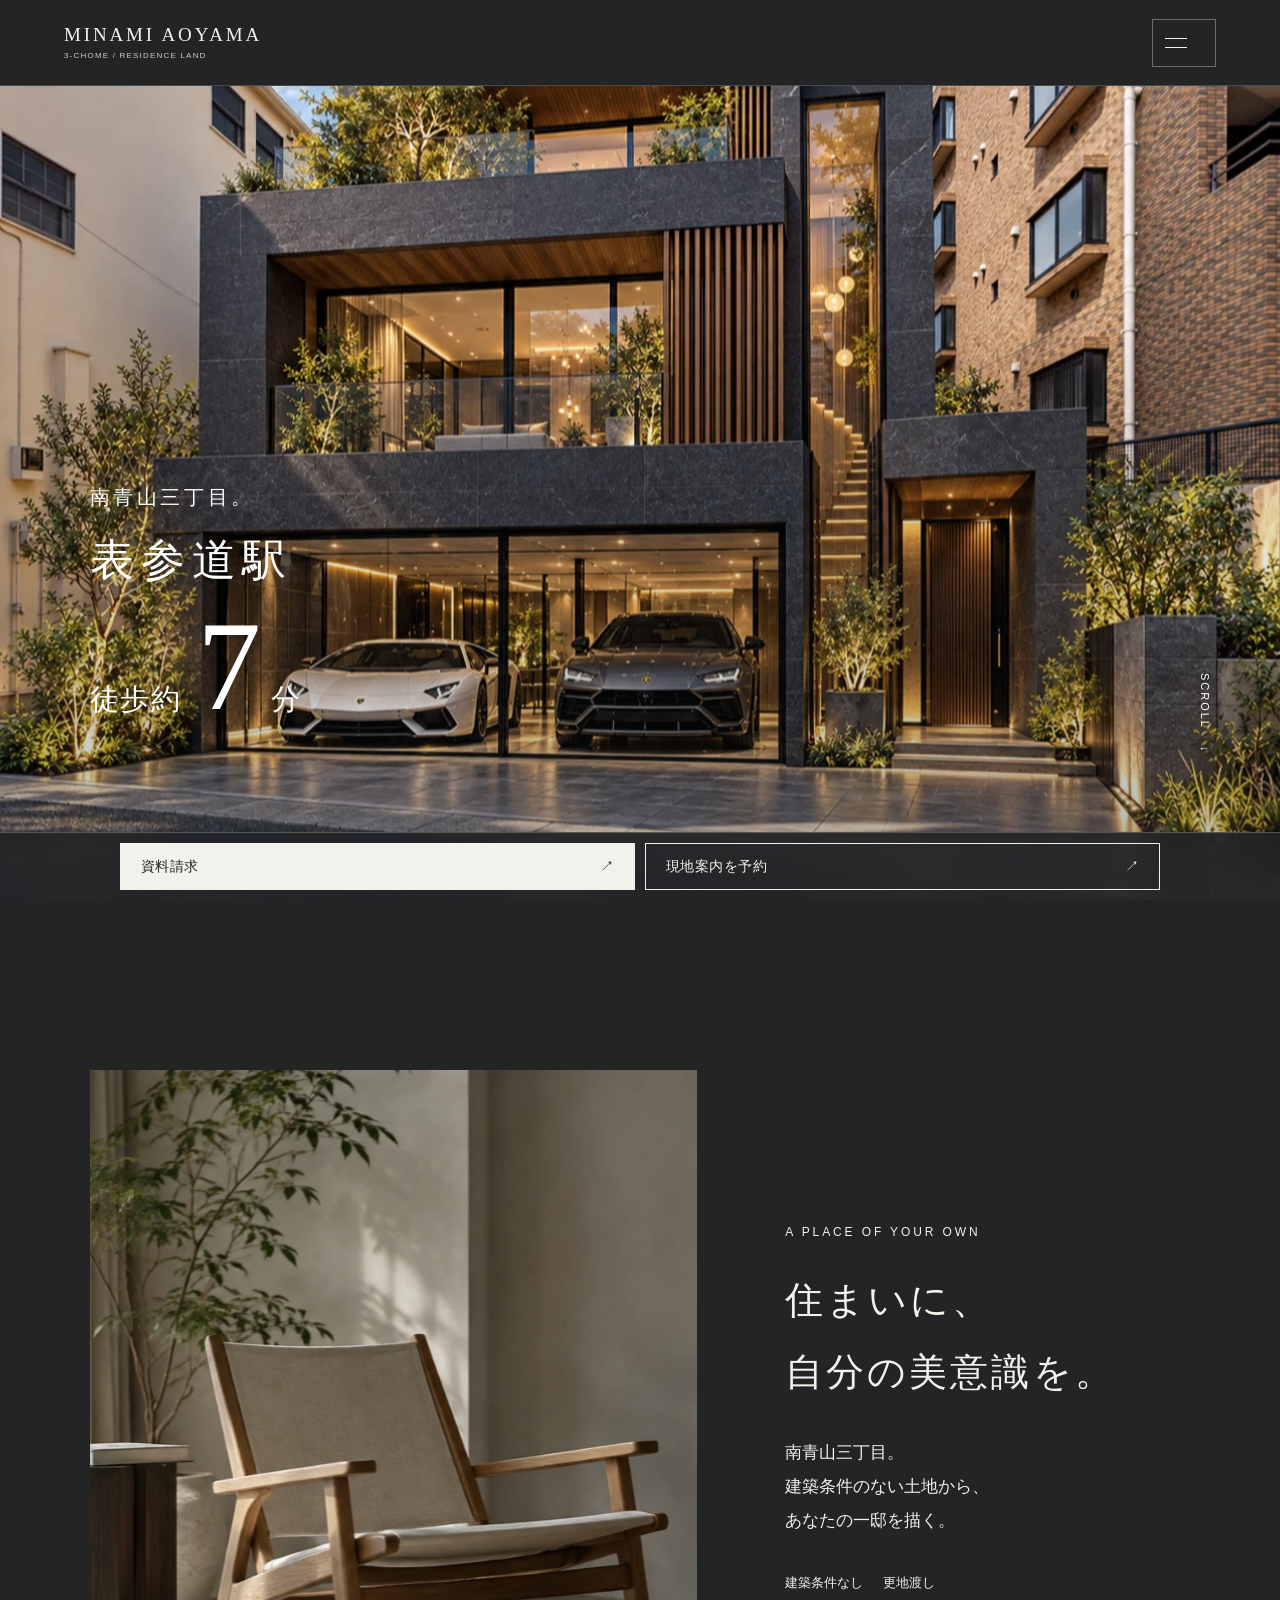
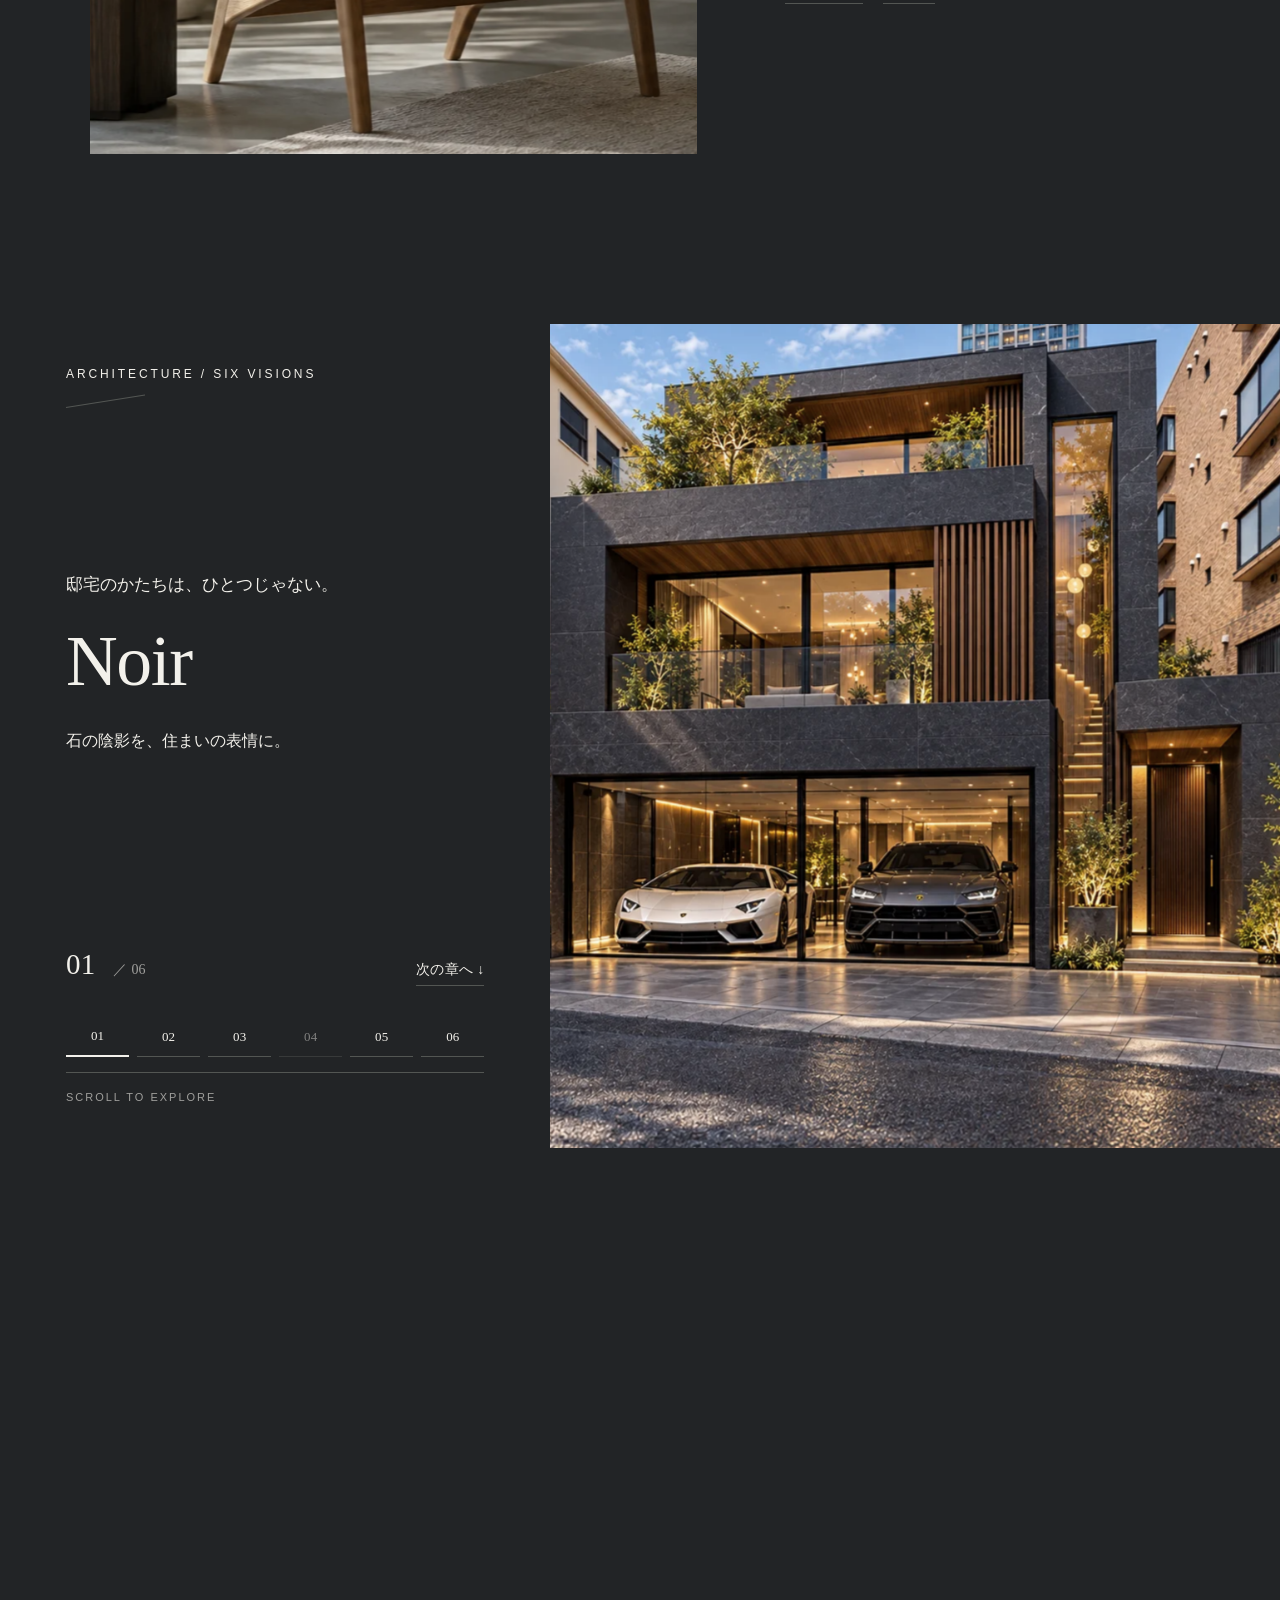
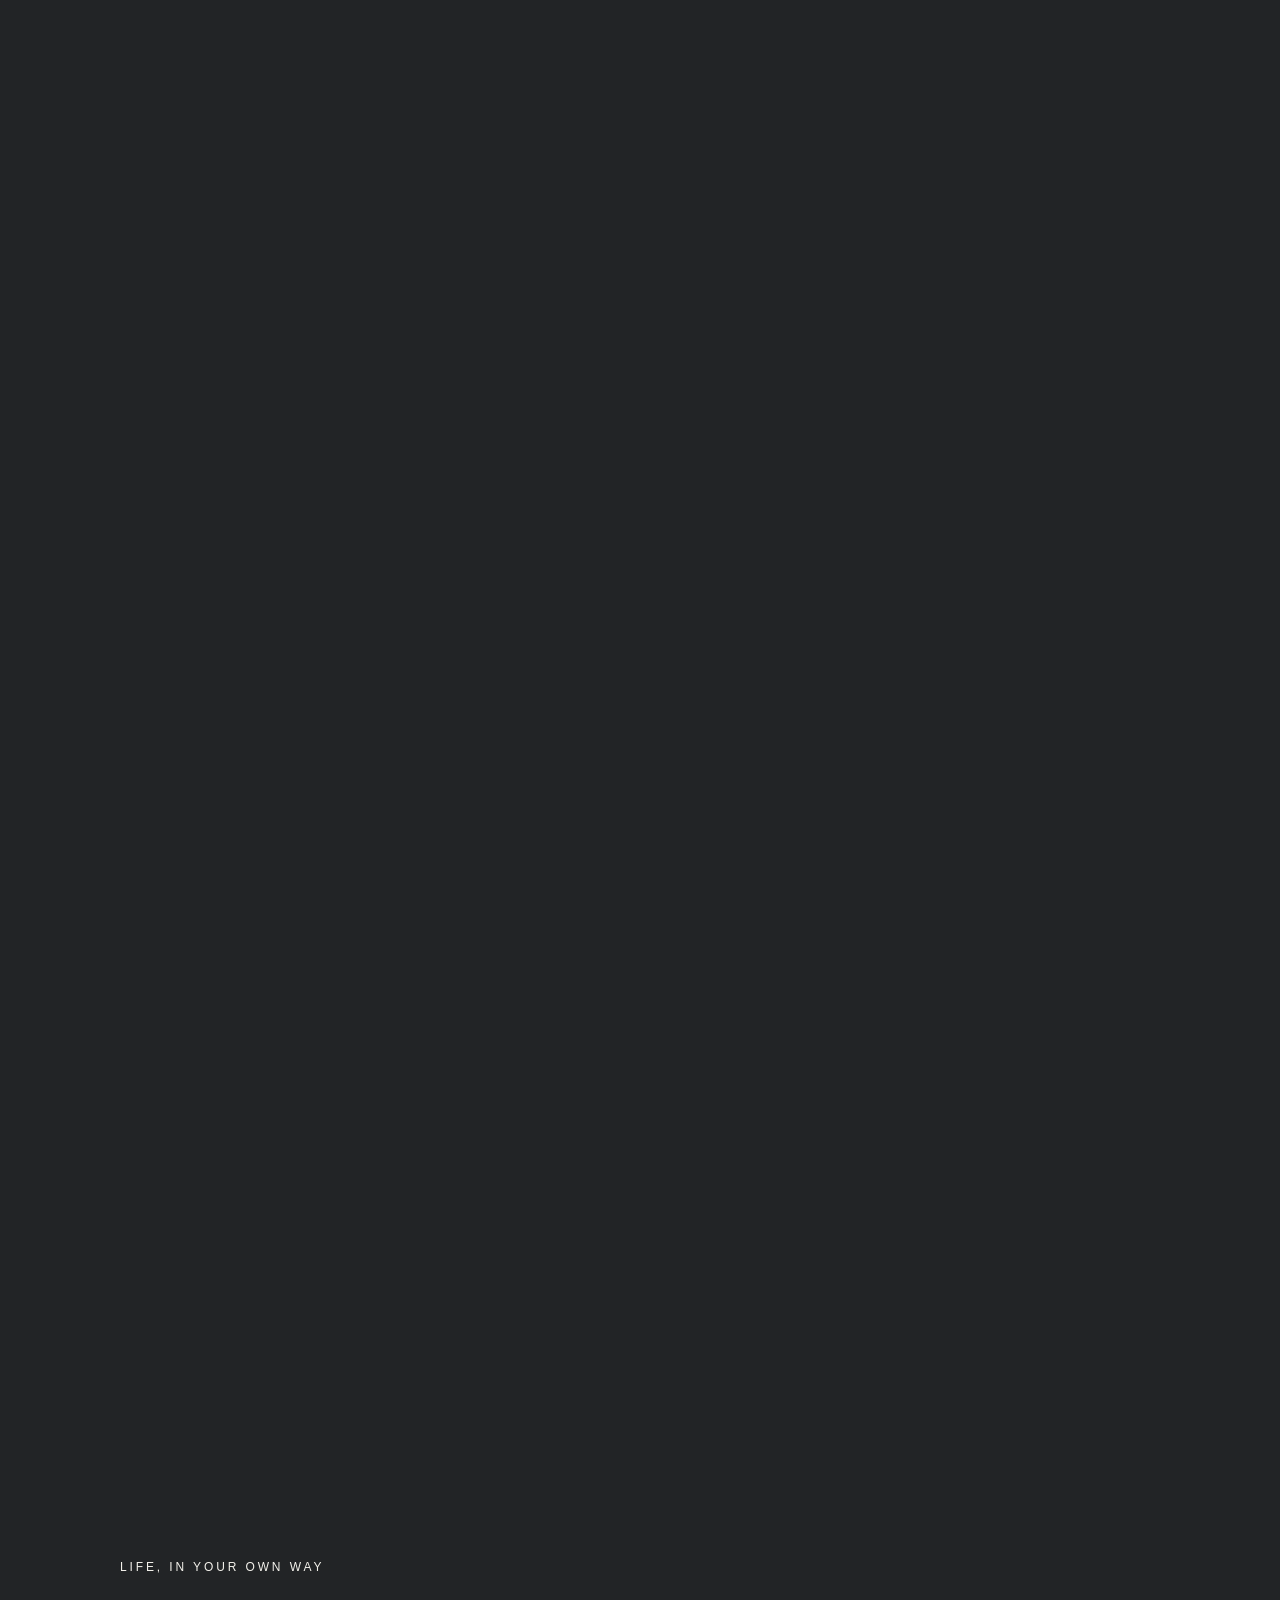
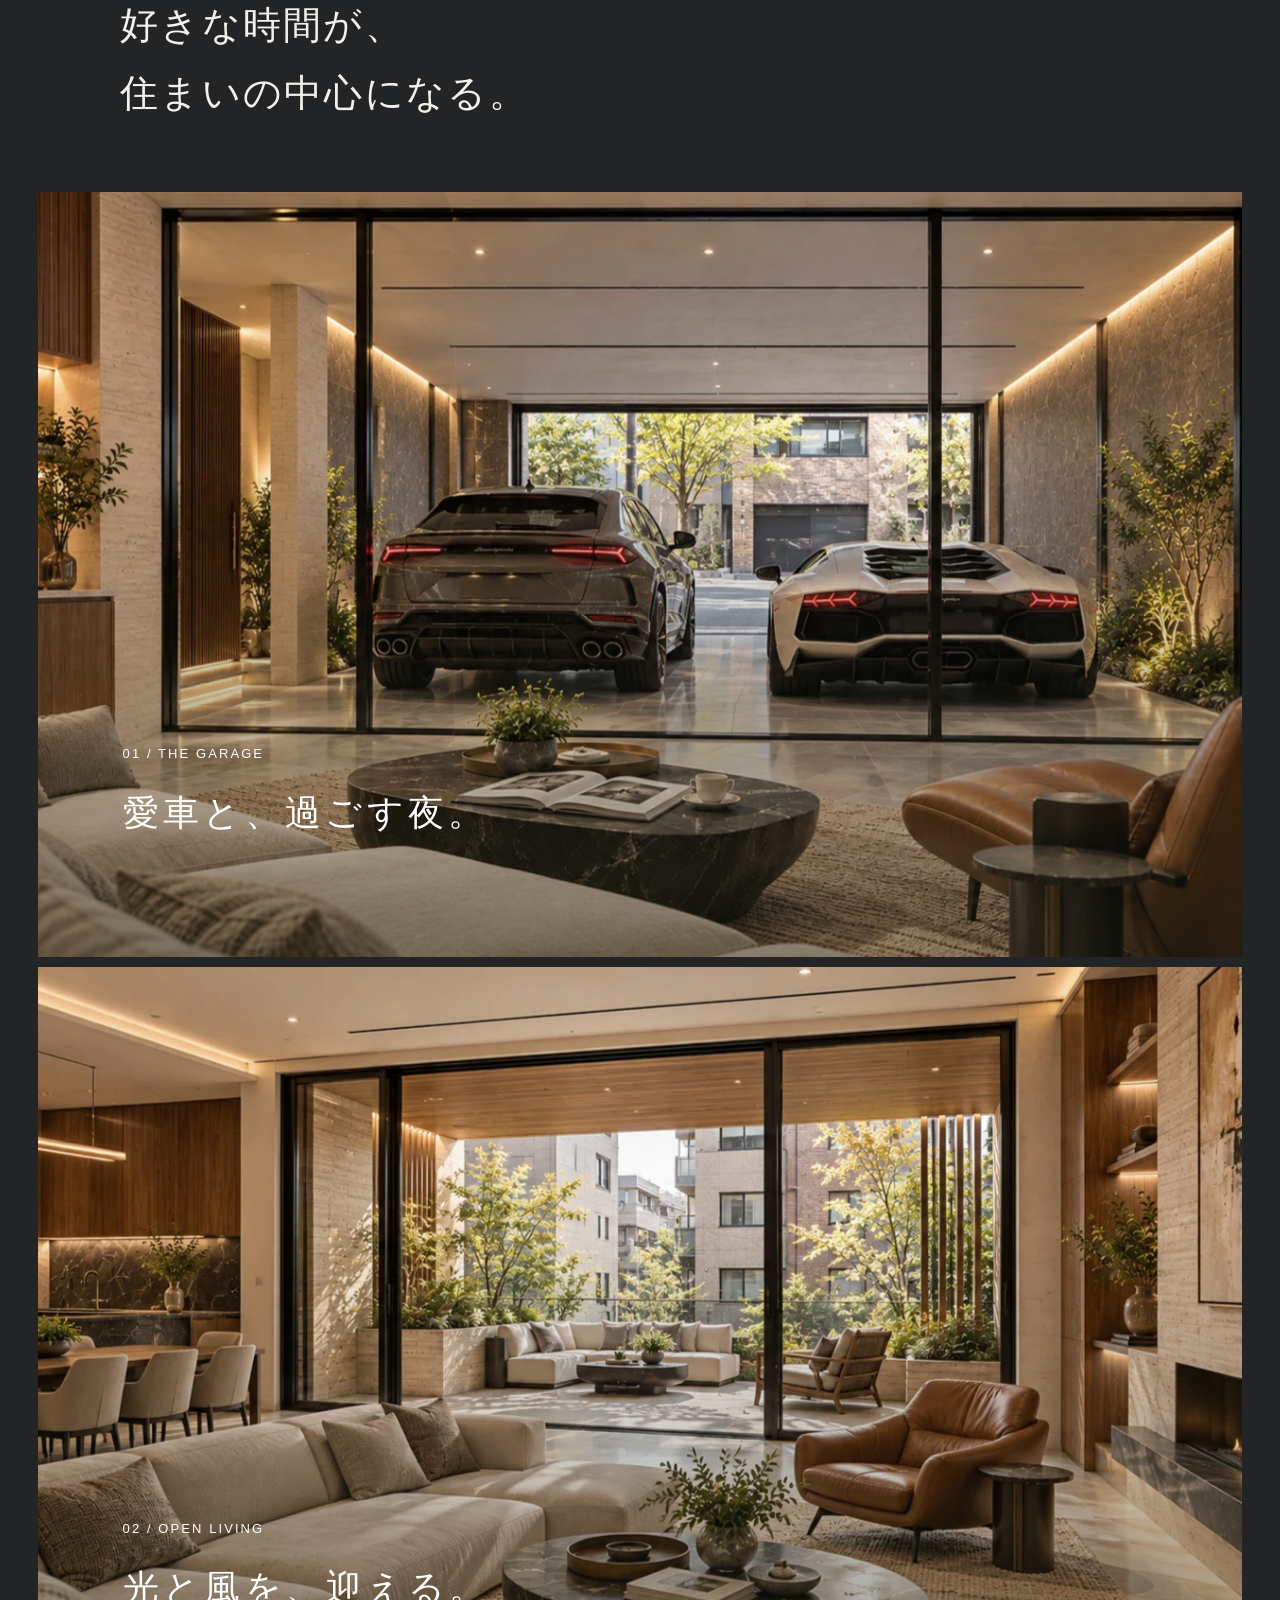
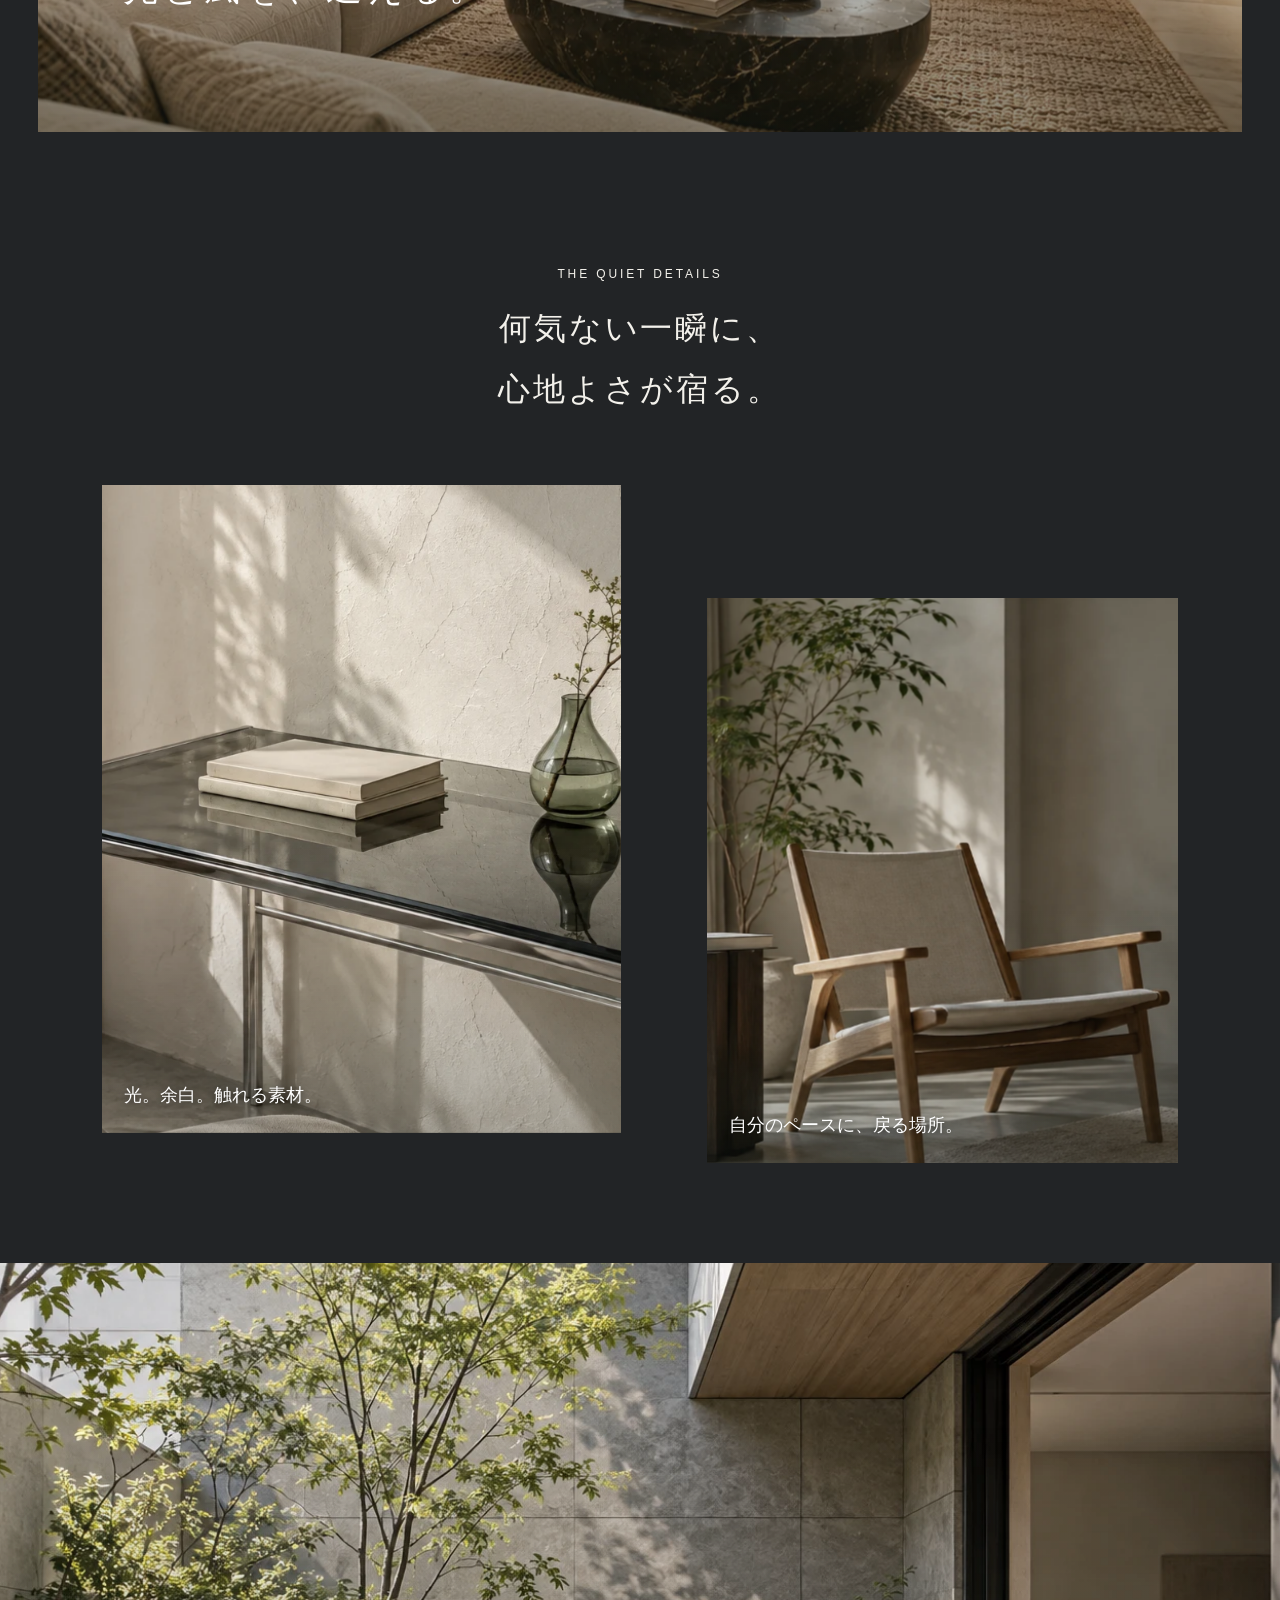
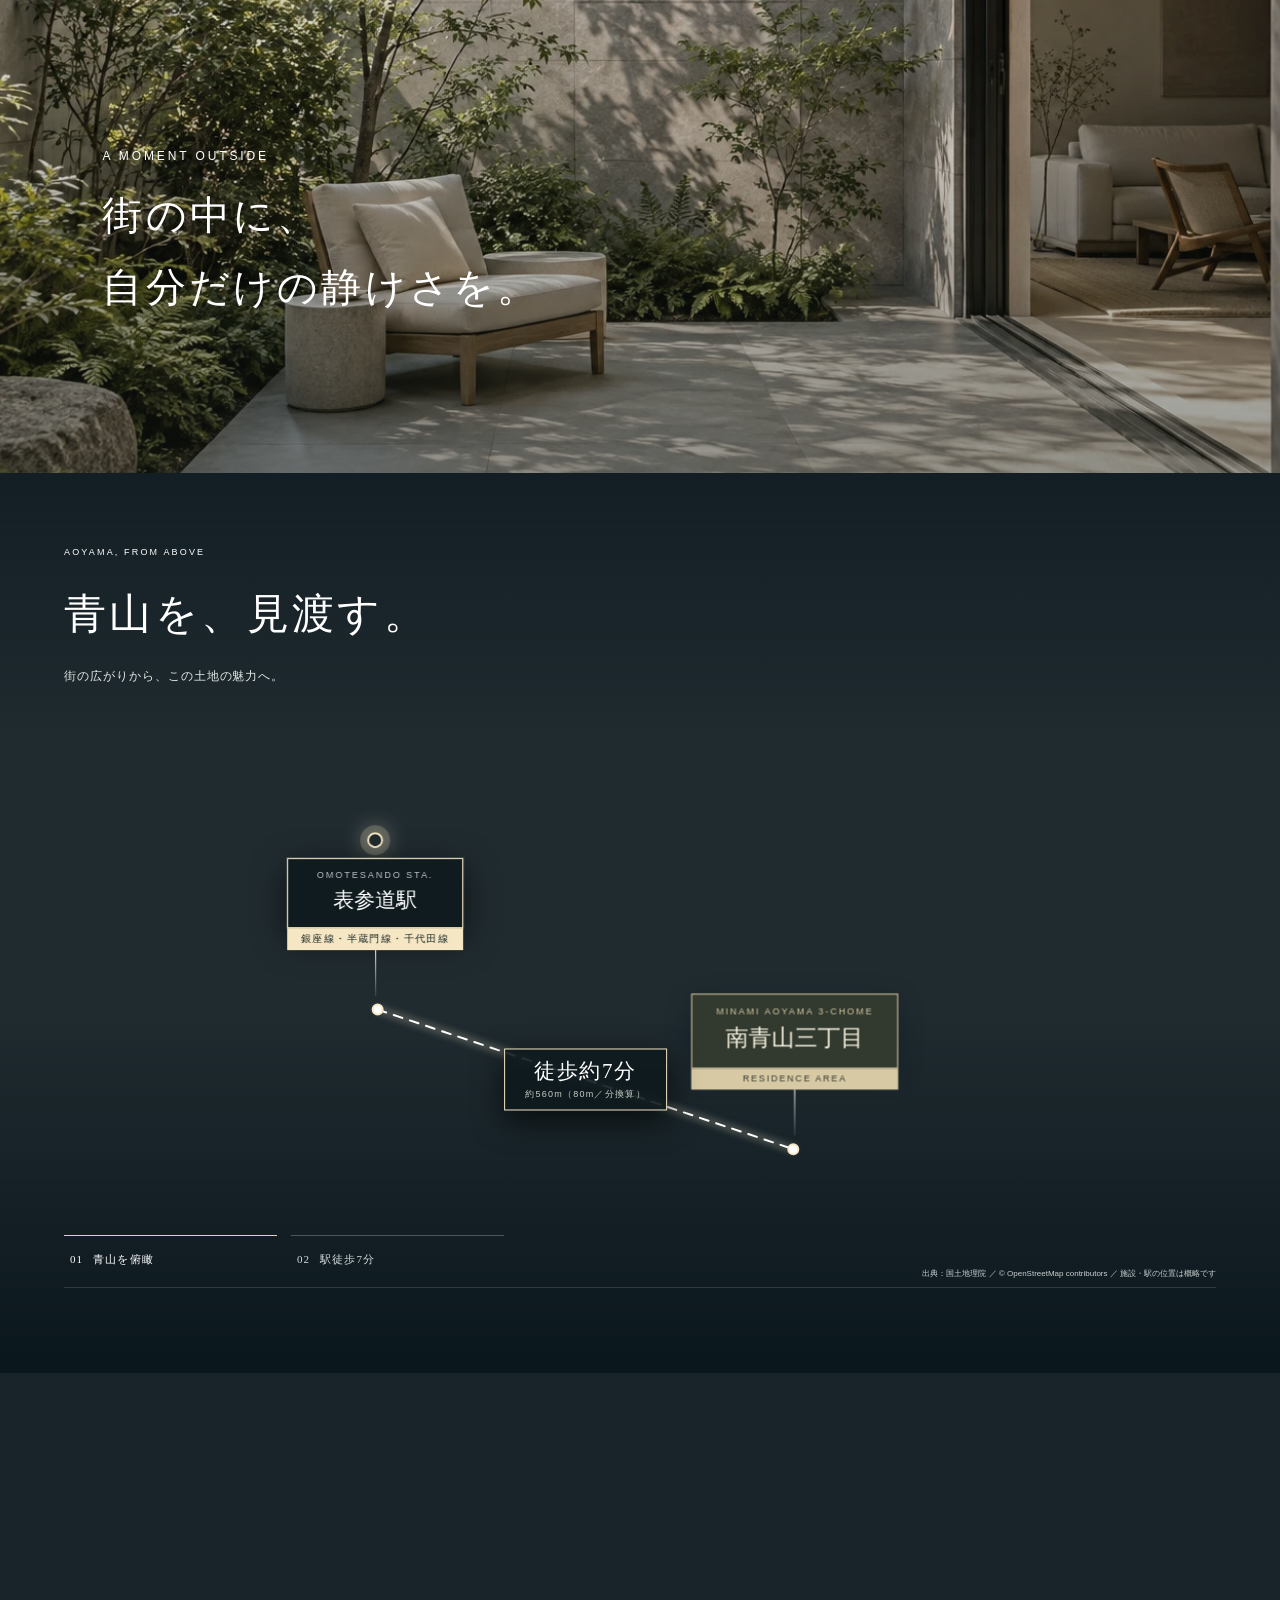
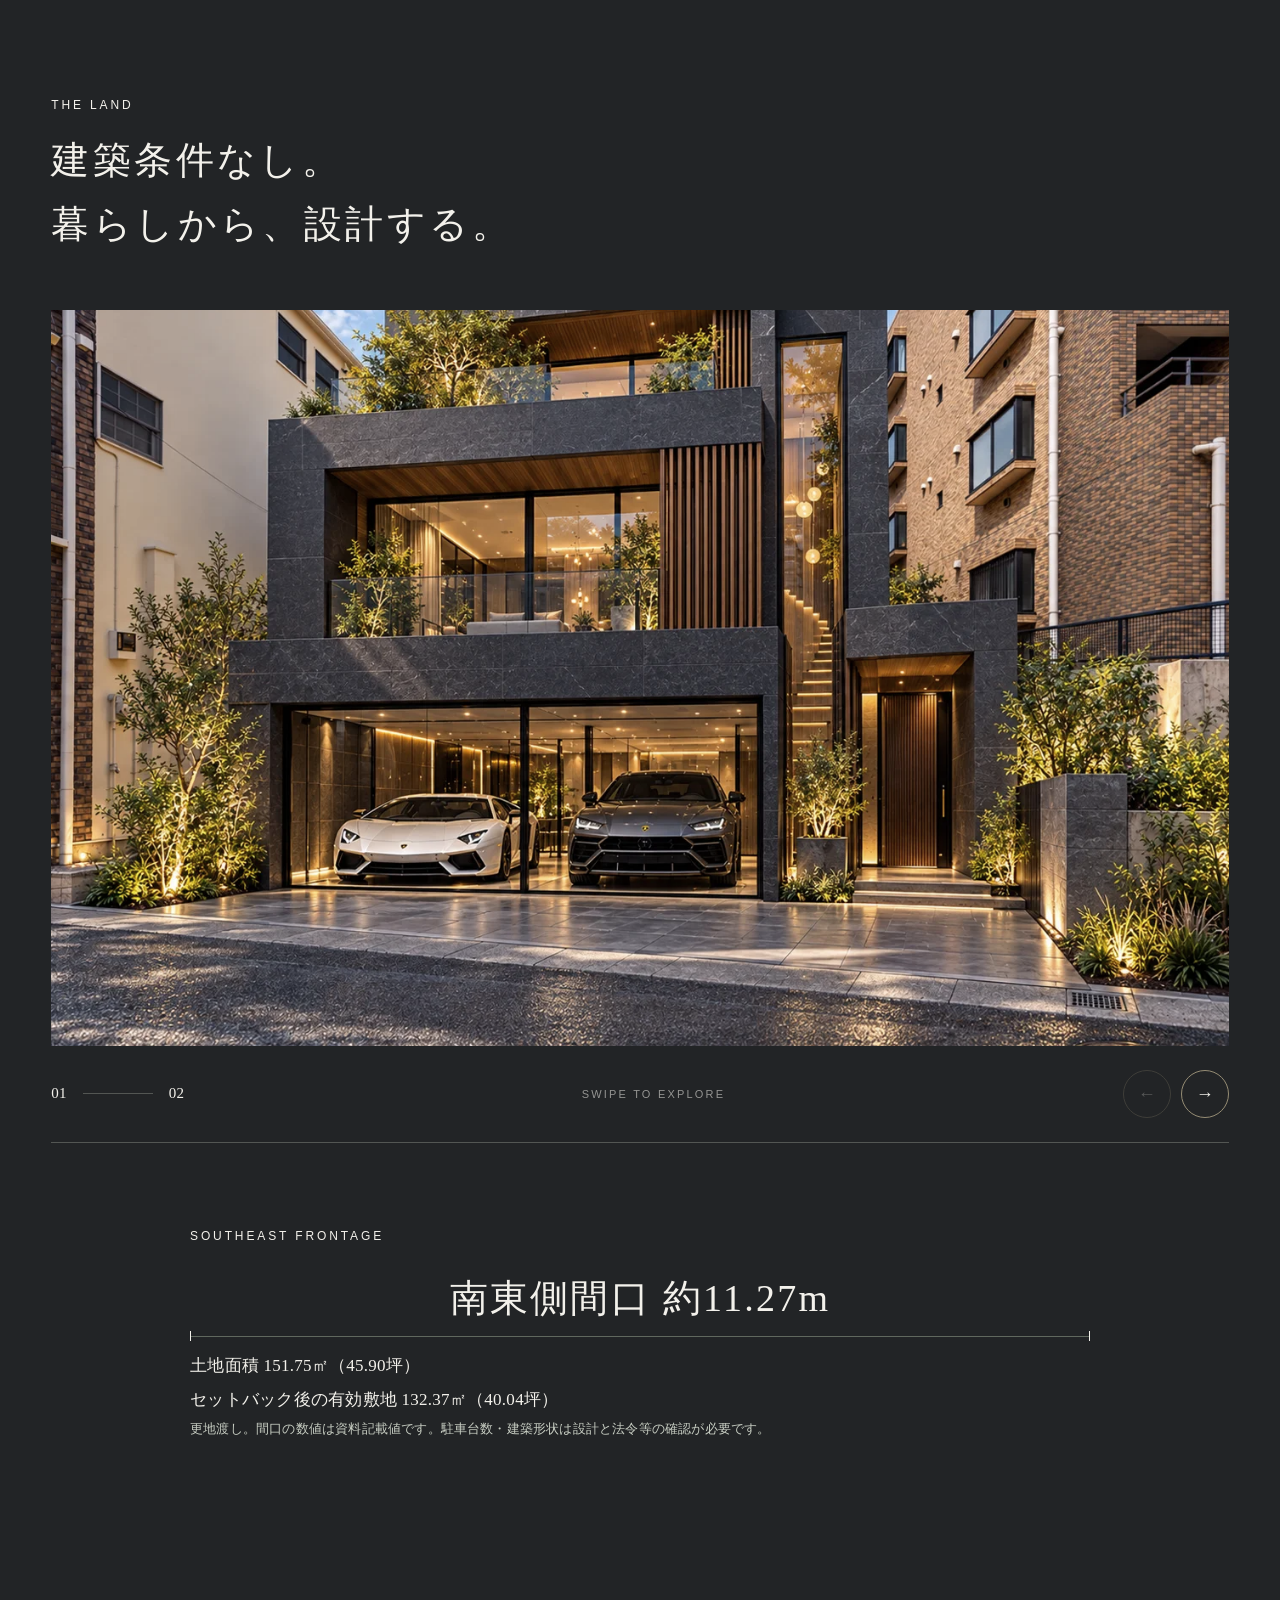
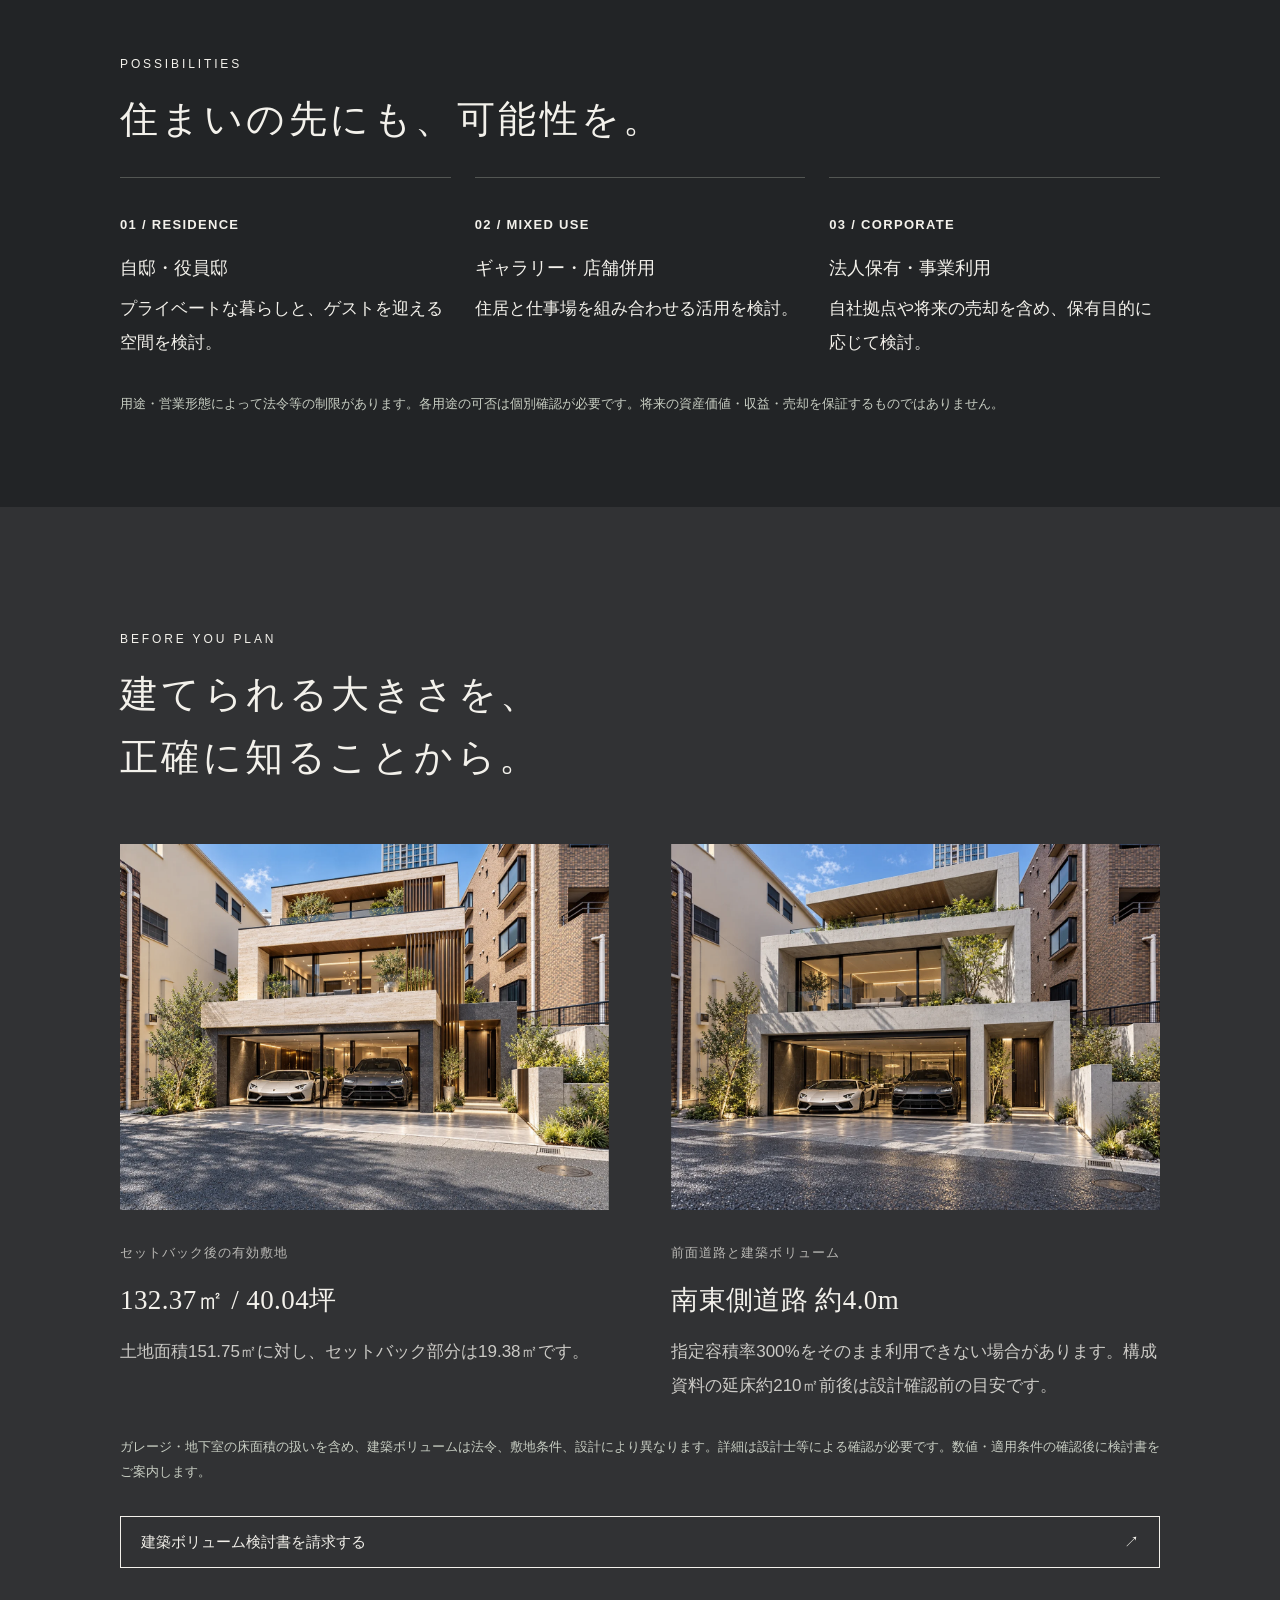
==== commit 9295b101: "Slot-machine animation for price and area figures Co-Authored-By: Claude Opus 5.5 <noreply@anthropic" ====
--- a/a.html
+++ b/a.html
@@ -1,3 +1,3 @@
 <!DOCTYPE html>
 
-<html lang="ja"><head><meta charset="utf-8"/><meta name="robots" content="noindex,nofollow"/><meta content="width=device-width,initial-scale=1,viewport-fit=cover" name="viewport"/><title>南青山三丁目｜Design A</title><link href="https://fonts.googleapis.com/css2?family=Cormorant+Garamond:wght@400;500&amp;display=swap" rel="stylesheet"/><link href="style.css?v=16" rel="stylesheet"/><link href="variants.css?v=16" rel="stylesheet"/><link href="photo-v2.css?v=16" rel="stylesheet"/><link href="design-v3.css?v=16" rel="stylesheet"/><link href="luxury-v4.css?v=16" rel="stylesheet"/><link href="aerial-v5.css?v=16" rel="stylesheet"/><link href="final-ac.css?v=16" rel="stylesheet"/></head><body class="variant-a photo-v2 design-v3 luxury-v4 final-ac"><header class="header"><a class="logo" href="#">MINAMI AOYAMA<small>3-CHOME / RESIDENCE LAND</small></a><nav><a href="#intro">CONCEPT</a><a href="#plans">PLANS</a><a href="#location">LOCATION</a><a href="#outline">OUTLINE</a></nav><button aria-controls="mobile-menu" aria-expanded="false" aria-label="メニューを開く" class="menu-btn" type="button">MENU ＋</button></header><nav class="mobile-menu" hidden="" id="mobile-menu"><a href="#intro">コンセプト</a><a href="#plans">建築デザイン</a><a href="#location">ロケーション</a><a href="#outline">物件概要</a><a href="contact.html?d=a&amp;type=%E8%B3%87%E6%96%99%E8%AB%8B%E6%B1%82">資料請求・現地案内</a></nav><main><section class="hero photo-hero rise-photo" data-parallax="hero"><div class="photo-hero-media"><img alt="ダーク石張りの参考外観CG" fetchpriority="high" height="933" src="assets/plan-1.webp" width="1400"/></div><div class="minimal-title"><h1>南青山三丁目。</h1><p class="station-hero"><span class="station-name">表参道駅</span><span class="station-time"><span>徒歩約</span><strong>7</strong><span>分</span></span></p></div><a aria-label="続きへスクロール" class="hero-scroll" href="#intro">SCROLL <span>↓</span></a></section><section class="photo-intro" id="intro"><div class="intro-photo" data-parallax="medium"><img alt="自然光と木の家具があるラウンジの暮らしイメージ" loading="lazy" src="assets/mood/quiet-lounge-v2.webp"/></div><div class="intro-copy"><span class="eyebrow">A PLACE OF YOUR OWN</span><h2>住まいに、<br/>自分の美意識を。</h2><p>南青山三丁目。<br/>建築条件のない土地から、<br/>あなたの一邸を描く。</p><div class="intro-tags"><span>建築条件なし</span><span>更地渡し</span></div></div></section><section aria-label="スクロールで見る6つの参考建築プラン" class="pinned-plans" id="plans"><div class="pin-scene"><div class="pin-visual"><figure aria-hidden="false" class="pin-slide is-active" data-index="0"><img alt="ノワール：参考外観CG" decoding="async" src="assets/plan-1.webp"/></figure><figure aria-hidden="true" class="pin-slide" data-index="1"><img alt="カーブ：参考外観CG" decoding="async" src="assets/plan-2.webp"/></figure><figure aria-hidden="true" class="pin-slide" data-index="2"><img alt="テラス：参考外観CG" decoding="async" src="assets/plan-3.webp"/></figure><figure aria-hidden="true" class="pin-slide" data-index="3"><img alt="格子：参考外観CG" decoding="async" src="assets/plan-4.webp"/></figure><figure aria-hidden="true" class="pin-slide" data-index="4"><img alt="コンクリート：参考外観CG" decoding="async" src="assets/plan-5.webp"/></figure><figure aria-hidden="true" class="pin-slide" data-index="5"><img alt="トラバーチン：参考外観CG" decoding="async" src="assets/plan-6.webp"/></figure></div><div class="pin-copy"><span class="eyebrow">ARCHITECTURE / SIX VISIONS</span><div class="pin-chapter"><p class="pin-kicker">邸宅のかたちは、ひとつじゃない。</p><h2 id="pin-title">Noir</h2><p id="pin-description">石の陰影を、住まいの表情に。</p></div><div class="pin-controls"><div class="pin-counter"><strong id="pin-number">01</strong><span>／ 06</span><a href="#after-plans">次の章へ ↓</a></div><div aria-label="参考プランを選ぶ" class="pin-dots"><button aria-label="1：ノワールを見る" aria-pressed="true" data-chapter="0" type="button"><span>01</span></button><button aria-label="2：カーブを見る" aria-pressed="false" data-chapter="1" type="button"><span>02</span></button><button aria-label="3：テラスを見る" aria-pressed="false" data-chapter="2" type="button"><span>03</span></button><button aria-label="4：格子を見る" aria-pressed="false" data-chapter="3" type="button"><span>04</span></button><button aria-label="5：コンクリートを見る" aria-pressed="false" data-chapter="4" type="button"><span>05</span></button><button aria-label="6：トラバーチンを見る" aria-pressed="false" data-chapter="5" type="button"><span>06</span></button></div><div class="pin-progress"><span></span></div><p class="pin-instruction">SCROLL TO EXPLORE</p></div></div></div></section><div class="plan-disclaimer wrap" id="after-plans"></div><section class="cinematic-living" id="living"><div class="living-intro wrap"><span class="eyebrow">LIFE, IN YOUR OWN WAY</span><h2>好きな時間が、<br/>住まいの中心になる。</h2></div><article class="living-panel" data-parallax="large"><div class="living-image"><img alt="愛車を眺めるガレージリビングの参考CG" loading="lazy" src="assets/garage.webp"/></div><div class="living-caption"><span>01 / THE GARAGE</span><h3>愛車と、過ごす夜。</h3></div></article><article class="living-panel second" data-parallax="large"><div class="living-image"><img alt="テラス続きのリビング参考CG" loading="lazy" src="assets/living.webp"/></div><div class="living-caption"><span>02 / OPEN LIVING</span><h3>光と風を、迎える。</h3></div></article></section><section class="atmosphere" id="atmosphere"><div class="atmosphere-head wrap"><span class="eyebrow">THE QUIET DETAILS</span><h2>何気ない一瞬に、<br/>心地よさが宿る。</h2></div><div class="mood-grid"><figure data-parallax="medium"><img alt="リネン・ガラス・家具の静かな質感を表す生成イメージ" loading="lazy" src="assets/mood/still-life-v2.webp"/><figcaption>光。余白。触れる素材。</figcaption></figure><figure data-parallax="medium"><img alt="自然光に包まれたラウンジの生成イメージ" loading="lazy" src="assets/mood/quiet-lounge-v2.webp"/><figcaption>自分のペースに、戻る場所。</figcaption></figure></div></section><section class="terrace-scene" data-parallax="large" id="terrace"><div class="terrace-image"><img alt="石と植栽に囲まれた小さなテラスの生成イメージ" loading="lazy" src="assets/mood/terrace-soft-v2.webp"/></div><div class="terrace-copy"><span class="eyebrow">A MOMENT OUTSIDE</span><h2>街の中に、<br/>自分だけの静けさを。</h2></div></section><section aria-label="青山の航空写真とアクセス" class="aerial-story" id="location"><div class="aerial-stage" data-chapter="0"><div aria-label="実際の航空写真と建物形状を用いた青山周辺の立体ビュー" class="aerial-canvas" role="img"></div><div class="aerial-labels"></div><div class="aerial-heading"><span class="aerial-kicker">AOYAMA, FROM ABOVE</span><h2 class="aerial-title">青山を、見渡す。</h2><p class="aerial-description">街の広がりから、この土地の魅力へ。</p></div><div class="aerial-loading" role="status">AOYAMA / 航空写真を読み込み中</div><div class="aerial-bottom"><div aria-label="航空写真の表示段階" class="aerial-steps"><button aria-pressed="true" data-geo-chapter="0" type="button"><b>01</b>青山を俯瞰</button><button aria-pressed="false" data-geo-chapter="1" type="button"><b>02</b>駅徒歩7分</button></div><p class="aerial-credit">出典：<a href="https://maps.gsi.go.jp/development/ichiran.html" rel="noopener" target="_blank">国土地理院</a> ／ <a href="https://www.openstreetmap.org/copyright" rel="noopener" target="_blank">© OpenStreetMap contributors</a> ／ 施設・駅の位置は概略です</p></div><div class="aerial-progress"><span></span></div></div></section><section class="" id="land"><div class="wrap"><span class="eyebrow">THE LAND</span><h2>建築条件なし。<br/>暮らしから、設計する。</h2><div aria-label="敷地・建築の3Dイメージ" aria-roledescription="カルーセル" class="site-carousel"><figure aria-label="1 / 2" class="site-slide" id="site-slide-1" role="group"><img alt="ノワールの参考建築CG" loading="eager" src="assets/plan-1.webp"/></figure><figure aria-label="2 / 2" class="site-slide" id="site-slide-2" role="group"><img alt="建築の3D参考イメージ" loading="eager" src="assets/plan-5.webp"/></figure></div><div class="site-controls"><div class="site-pagination"><span aria-live="polite" class="site-current">01</span><span class="site-rule"></span><span>02</span></div><span class="site-hint">SWIPE TO EXPLORE</span><div class="site-arrows"><button aria-label="前の3Dイメージ" data-site-step="-1" type="button">←</button><button aria-label="次の3Dイメージ" data-site-step="1" type="button">→</button></div></div><div class="frontage"><span class="eyebrow">SOUTHEAST FRONTAGE</span><div class="dimension">南東側間口 約11.27m</div><p>土地面積 151.75㎡（45.90坪）<br/>セットバック後の有効敷地 132.37㎡（40.04坪）</p><p class="note">更地渡し。間口の数値は資料記載値です。駐車台数・建築形状は設計と法令等の確認が必要です。</p></div></div></section><section class="" id="possibilities"><div class="wrap"><span class="eyebrow">POSSIBILITIES</span><h2>住まいの先にも、可能性を。</h2><div class="possibilities"><article><b>01 / RESIDENCE</b><h3>自邸・役員邸</h3><p>プライベートな暮らしと、ゲストを迎える空間を検討。</p></article><article><b>02 / MIXED USE</b><h3>ギャラリー・店舗併用</h3><p>住居と仕事場を組み合わせる活用を検討。</p></article><article><b>03 / CORPORATE</b><h3>法人保有・事業利用</h3><p>自社拠点や将来の売却を含め、保有目的に応じて検討。</p></article></div><p class="note">用途・営業形態によって法令等の制限があります。各用途の可否は個別確認が必要です。将来の資産価値・収益・売却を保証するものではありません。</p></div></section><section class="volume" id="volume"><div class="wrap"><span class="eyebrow">BEFORE YOU PLAN</span><h2>建てられる大きさを、<br/>正確に知ることから。</h2><div class="volume-editorial"><div class="volume-box designed-volume"><figure class="volume-photo"><img alt="建築ボリュームの参考イメージ" loading="lazy" src="assets/plan-6.webp"/></figure><span>セットバック後の有効敷地</span><strong>132.37㎡ / 40.04坪</strong><p>土地面積151.75㎡に対し、セットバック部分は19.38㎡です。</p></div><div class="volume-box designed-volume"><figure class="volume-photo"><img alt="建築の検討イメージ" loading="lazy" src="assets/plan-5.webp"/></figure><span>前面道路と建築ボリューム</span><strong>南東側道路 約4.0m</strong><p>指定容積率300%をそのまま利用できない場合があります。構成資料の延床約210㎡前後は設計確認前の目安です。</p></div></div><p class="note">ガレージ・地下室の床面積の扱いを含め、建築ボリュームは法令、敷地条件、設計により異なります。詳細は設計士等による確認が必要です。数値・適用条件の確認後に検討書をご案内します。</p><a class="btn" data-request="資料請求" href="contact.html?d=a&amp;type=%E8%B3%87%E6%96%99%E8%AB%8B%E6%B1%82" style="margin-top:24px">建築ボリューム検討書を請求する</a></div></section><section class="estate" id="outline"><div class="estate-heading wrap"><span class="eyebrow">THE LAND / PROPERTY DETAILS</span><h2>南青山三丁目。<br/>その一画を、あなたへ。</h2></div><div class="estate-layout wrap"><div class="estate-visual"><figure><img alt="南青山周辺の航空写真を用いた立体ビュー" loading="lazy" src="assets/geo/aoyama-aerial-final.webp"/><figcaption>MINAMI AOYAMA / FROM ABOVE</figcaption></figure><small class="outline-source">出典：<a href="https://maps.gsi.go.jp/development/ichiran.html">国土地理院</a>・<a href="https://www.openstreetmap.org/copyright">OpenStreetMap</a></small><div class="estate-price"><span>LAND PRICE</span><p><strong>9</strong>億<strong>8,000</strong><small>万円</small></p><small>坪単価 約2,135万円</small></div><div class="estate-area"><div><span>LAND AREA</span><p>151.75<small>㎡</small></p><small>45.90坪</small></div><div><span>EFFECTIVE AREA</span><p>132.37<small>㎡</small></p><small>40.04坪 / セットバック後</small></div></div></div><div class="estate-information"><div class="estate-group"><div class="estate-group-title"><span>01</span><h3>所在地とアクセス</h3></div><dl><div><dt>所在地</dt><dd>東京都港区南青山三丁目（詳細は資料請求後にご案内）</dd></div><div><dt>交通</dt><dd>東京メトロ銀座線・半蔵門線・千代田線「表参道」駅 徒歩約7分</dd></div></dl></div><div class="estate-group"><div class="estate-group-title"><span>02</span><h3>敷地と権利</h3></div><dl><div><dt>土地面積</dt><dd>151.75㎡（45.90坪）</dd></div><div><dt>実測面積</dt><dd>155.00㎡</dd></div><div><dt>有効敷地面積</dt><dd>132.37㎡（40.04坪）</dd></div><div><dt>セットバック</dt><dd>19.38㎡</dd></div><div><dt>地目・権利</dt><dd>宅地・所有権</dd></div><div><dt>道路・間口</dt><dd>南東側 幅員約4.0m／間口約11.27m</dd></div></dl></div><div class="estate-group"><div class="estate-group-title"><span>03</span><h3>建築と利用条件</h3></div><dl><div><dt>用途地域</dt><dd>第二種中高層住居専用地域</dd></div><div><dt>建ぺい率・容積率</dt><dd>60%・300%（前面道路幅員等による制限あり）</dd></div><div><dt>現況・建築条件</dt><dd>更地渡し・建築条件なし</dd></div></dl></div><div class="estate-group"><div class="estate-group-title"><span>04</span><h3>お取引について</h3></div><dl><div><dt>物件種別</dt><dd>土地</dd></div><div><dt>取引態様</dt><dd>売主代理（REJ）</dd></div><div><dt>備考</dt><dd>土地境界確認書あり、参考建築プラン・建築CGあり</dd></div></dl></div><details class="estate-laws"><summary>その他法令・制限事項 <span>＋</span></summary><p>準防火地域、24m第三種高度地区、日影規制3時間−2時間／測定面4m、容積率低減係数0.4、道路斜線勾配1.25、隣地斜線勾配1.25・立ち上がり高さ20m（提供チラシ記載）</p></details><p class="estate-note">提供資料に基づく情報です。最新の販売状況・面積の整合・法令の適用については、担当者へお問い合わせください。</p><details class="estate-laws editorial-check"><summary>公開前の確認事項 <span>＋</span></summary><p>引渡時期・販売区画数・取引条件有効期限・情報更新日・次回更新予定日・会社情報等は未提供／要確認</p></details></div></div></section><section class="cta-final" id="contact"><div class="cta-grid"><div class="cta-copy"><h2 class="cta-display"><span class="l1">PRIVATE</span><span class="l2"><span class="cta-jp">この土地から始まる、<br/>あなただけの計画を。</span><i class="cta-rule" aria-hidden="true"></i><span>ACCESS</span></span></h2><div class="cta-actions"><a class="cta-row" href="contact.html?d=a&amp;type=%E8%B3%87%E6%96%99%E8%AB%8B%E6%B1%82"><span class="cta-label">資料請求</span><span class="cta-arrow" aria-hidden="true"><svg viewBox="0 0 24 24"><path d="M5 19 19 5M9 5h10v10"/></svg></span></a><a class="cta-row" href="contact.html?d=a&amp;type=%E7%8F%BE%E5%9C%B0%E6%A1%88%E5%86%85"><span class="cta-label">現地案内を予約</span><span class="cta-arrow" aria-hidden="true"><svg viewBox="0 0 24 24"><path d="M5 19 19 5M9 5h10v10"/></svg></span></a></div></div></div></section></main><div aria-label="お問い合わせ" class="sticky"><a class="btn primary" data-request="資料請求" href="contact.html?d=a&amp;type=%E8%B3%87%E6%96%99%E8%AB%8B%E6%B1%82">資料請求</a><a class="btn" data-request="現地案内" href="contact.html?d=a&amp;type=%E7%8F%BE%E5%9C%B0%E6%A1%88%E5%86%85">現地案内を予約</a></div><script src="app.js?v=16"></script><script src="motion.js?v=16"></script><script src="design-v3.js?v=16"></script><script src="luxury-v4.js?v=16"></script><script src="aerial-v5.js?v=16" type="module"></script><script src="final-ac.js?v=16"></script></body></html>+<html lang="ja"><head><meta charset="utf-8"/><meta name="robots" content="noindex,nofollow"/><meta content="width=device-width,initial-scale=1,viewport-fit=cover" name="viewport"/><title>南青山三丁目｜Design A</title><link href="https://fonts.googleapis.com/css2?family=Cormorant+Garamond:wght@400;500&amp;display=swap" rel="stylesheet"/><link href="style.css?v=20" rel="stylesheet"/><link href="variants.css?v=20" rel="stylesheet"/><link href="photo-v2.css?v=20" rel="stylesheet"/><link href="design-v3.css?v=20" rel="stylesheet"/><link href="luxury-v4.css?v=20" rel="stylesheet"/><link href="aerial-v5.css?v=20" rel="stylesheet"/><link href="final-ac.css?v=20" rel="stylesheet"/></head><body class="variant-a photo-v2 design-v3 luxury-v4 final-ac"><header class="header"><a class="logo" href="#">MINAMI AOYAMA<small>3-CHOME / RESIDENCE LAND</small></a><nav><a href="#intro">CONCEPT</a><a href="#plans">PLANS</a><a href="#location">LOCATION</a><a href="#outline">OUTLINE</a></nav><button aria-controls="mobile-menu" aria-expanded="false" aria-label="メニューを開く" class="menu-btn" type="button">MENU ＋</button></header><nav class="mobile-menu" hidden="" id="mobile-menu"><a href="#intro">コンセプト</a><a href="#plans">建築デザイン</a><a href="#location">ロケーション</a><a href="#outline">物件概要</a><a href="contact.html?d=a&amp;type=%E8%B3%87%E6%96%99%E8%AB%8B%E6%B1%82">資料請求・現地案内</a></nav><main><section class="hero photo-hero rise-photo" data-parallax="hero"><div class="photo-hero-media"><img alt="ダーク石張りの参考外観CG" fetchpriority="high" height="933" src="assets/plan-1.webp" width="1400"/></div><div class="minimal-title"><h1>南青山三丁目。</h1><p class="station-hero"><span class="station-name">表参道駅</span><span class="station-time"><span>徒歩約</span><strong>7</strong><span>分</span></span></p></div><a aria-label="続きへスクロール" class="hero-scroll" href="#intro">SCROLL <span>↓</span></a></section><section class="photo-intro" id="intro"><div class="intro-photo" data-parallax="medium"><img alt="自然光と木の家具があるラウンジの暮らしイメージ" loading="lazy" src="assets/mood/quiet-lounge-v2.webp"/></div><div class="intro-copy"><span class="eyebrow">A PLACE OF YOUR OWN</span><h2>住まいに、<br/>自分の美意識を。</h2><p>南青山三丁目。<br/>建築条件のない土地から、<br/>あなたの一邸を描く。</p><div class="intro-tags"><span>建築条件なし</span><span>更地渡し</span></div></div></section><section aria-label="スクロールで見る6つの参考建築プラン" class="pinned-plans" id="plans"><div class="pin-scene"><div class="pin-visual"><figure aria-hidden="false" class="pin-slide is-active" data-index="0"><img alt="ノワール：参考外観CG" decoding="async" src="assets/plan-1.webp"/></figure><figure aria-hidden="true" class="pin-slide" data-index="1"><img alt="カーブ：参考外観CG" decoding="async" src="assets/plan-2.webp"/></figure><figure aria-hidden="true" class="pin-slide" data-index="2"><img alt="テラス：参考外観CG" decoding="async" src="assets/plan-3.webp"/></figure><figure aria-hidden="true" class="pin-slide" data-index="3"><img alt="格子：参考外観CG" decoding="async" src="assets/plan-4.webp"/></figure><figure aria-hidden="true" class="pin-slide" data-index="4"><img alt="コンクリート：参考外観CG" decoding="async" src="assets/plan-5.webp"/></figure><figure aria-hidden="true" class="pin-slide" data-index="5"><img alt="トラバーチン：参考外観CG" decoding="async" src="assets/plan-6.webp"/></figure></div><div class="pin-copy"><span class="eyebrow">ARCHITECTURE / SIX VISIONS</span><div class="pin-chapter"><p class="pin-kicker">邸宅のかたちは、ひとつじゃない。</p><h2 id="pin-title">Noir</h2><p id="pin-description">石の陰影を、住まいの表情に。</p></div><div class="pin-controls"><div class="pin-counter"><strong id="pin-number">01</strong><span>／ 06</span><a href="#after-plans">次の章へ ↓</a></div><div aria-label="参考プランを選ぶ" class="pin-dots"><button aria-label="1：ノワールを見る" aria-pressed="true" data-chapter="0" type="button"><span>01</span></button><button aria-label="2：カーブを見る" aria-pressed="false" data-chapter="1" type="button"><span>02</span></button><button aria-label="3：テラスを見る" aria-pressed="false" data-chapter="2" type="button"><span>03</span></button><button aria-label="4：格子を見る" aria-pressed="false" data-chapter="3" type="button"><span>04</span></button><button aria-label="5：コンクリートを見る" aria-pressed="false" data-chapter="4" type="button"><span>05</span></button><button aria-label="6：トラバーチンを見る" aria-pressed="false" data-chapter="5" type="button"><span>06</span></button></div><div class="pin-progress"><span></span></div><p class="pin-instruction">SCROLL TO EXPLORE</p></div></div></div></section><div class="plan-disclaimer wrap" id="after-plans"></div><section class="cinematic-living" id="living"><div class="living-intro wrap"><span class="eyebrow">LIFE, IN YOUR OWN WAY</span><h2>好きな時間が、<br/>住まいの中心になる。</h2></div><article class="living-panel" data-parallax="large"><div class="living-image"><img alt="愛車を眺めるガレージリビングの参考CG" loading="lazy" src="assets/garage.webp"/></div><div class="living-caption"><span>01 / THE GARAGE</span><h3>愛車と、過ごす夜。</h3></div></article><article class="living-panel second" data-parallax="large"><div class="living-image"><img alt="テラス続きのリビング参考CG" loading="lazy" src="assets/living.webp"/></div><div class="living-caption"><span>02 / OPEN LIVING</span><h3>光と風を、迎える。</h3></div></article></section><section class="atmosphere" id="atmosphere"><div class="atmosphere-head wrap"><span class="eyebrow">THE QUIET DETAILS</span><h2>何気ない一瞬に、<br/>心地よさが宿る。</h2></div><div class="mood-grid"><figure data-parallax="medium"><img alt="リネン・ガラス・家具の静かな質感を表す生成イメージ" loading="lazy" src="assets/mood/still-life-v2.webp"/><figcaption>光。余白。触れる素材。</figcaption></figure><figure data-parallax="medium"><img alt="自然光に包まれたラウンジの生成イメージ" loading="lazy" src="assets/mood/quiet-lounge-v2.webp"/><figcaption>自分のペースに、戻る場所。</figcaption></figure></div></section><section class="terrace-scene" data-parallax="large" id="terrace"><div class="terrace-image"><img alt="石と植栽に囲まれた小さなテラスの生成イメージ" loading="lazy" src="assets/mood/terrace-soft-v2.webp"/></div><div class="terrace-copy"><span class="eyebrow">A MOMENT OUTSIDE</span><h2>街の中に、<br/>自分だけの静けさを。</h2></div></section><section aria-label="青山の航空写真とアクセス" class="aerial-story" id="location"><div class="aerial-stage" data-chapter="0"><div aria-label="実際の航空写真と建物形状を用いた青山周辺の立体ビュー" class="aerial-canvas" role="img"></div><div class="aerial-labels"></div><div class="aerial-heading"><span class="aerial-kicker">AOYAMA, FROM ABOVE</span><h2 class="aerial-title">青山を、見渡す。</h2><p class="aerial-description">街の広がりから、この土地の魅力へ。</p></div><div class="aerial-loading" role="status">AOYAMA / 航空写真を読み込み中</div><div class="aerial-bottom"><div aria-label="航空写真の表示段階" class="aerial-steps"><button aria-pressed="true" data-geo-chapter="0" type="button"><b>01</b>青山を俯瞰</button><button aria-pressed="false" data-geo-chapter="1" type="button"><b>02</b>駅徒歩7分</button></div><p class="aerial-credit">出典：<a href="https://maps.gsi.go.jp/development/ichiran.html" rel="noopener" target="_blank">国土地理院</a> ／ <a href="https://www.openstreetmap.org/copyright" rel="noopener" target="_blank">© OpenStreetMap contributors</a> ／ 施設・駅の位置は概略です</p></div><div class="aerial-progress"><span></span></div></div></section><section class="" id="land"><div class="wrap"><span class="eyebrow">THE LAND</span><h2>建築条件なし。<br/>暮らしから、設計する。</h2><div aria-label="敷地・建築の3Dイメージ" aria-roledescription="カルーセル" class="site-carousel"><figure aria-label="1 / 2" class="site-slide" id="site-slide-1" role="group"><img alt="ノワールの参考建築CG" loading="eager" src="assets/plan-1.webp"/></figure><figure aria-label="2 / 2" class="site-slide" id="site-slide-2" role="group"><img alt="建築の3D参考イメージ" loading="eager" src="assets/plan-5.webp"/></figure></div><div class="site-controls"><div class="site-pagination"><span aria-live="polite" class="site-current">01</span><span class="site-rule"></span><span>02</span></div><span class="site-hint">SWIPE TO EXPLORE</span><div class="site-arrows"><button aria-label="前の3Dイメージ" data-site-step="-1" type="button">←</button><button aria-label="次の3Dイメージ" data-site-step="1" type="button">→</button></div></div><div class="frontage"><span class="eyebrow">SOUTHEAST FRONTAGE</span><div class="dimension">南東側間口 約11.27m</div><p>土地面積 151.75㎡（45.90坪）<br/>セットバック後の有効敷地 132.37㎡（40.04坪）</p><p class="note">更地渡し。間口の数値は資料記載値です。駐車台数・建築形状は設計と法令等の確認が必要です。</p></div></div></section><section class="" id="possibilities"><div class="wrap"><span class="eyebrow">POSSIBILITIES</span><h2>住まいの先にも、可能性を。</h2><div class="possibilities"><article><b>01 / RESIDENCE</b><h3>自邸・役員邸</h3><p>プライベートな暮らしと、ゲストを迎える空間を検討。</p></article><article><b>02 / MIXED USE</b><h3>ギャラリー・店舗併用</h3><p>住居と仕事場を組み合わせる活用を検討。</p></article><article><b>03 / CORPORATE</b><h3>法人保有・事業利用</h3><p>自社拠点や将来の売却を含め、保有目的に応じて検討。</p></article></div><p class="note">用途・営業形態によって法令等の制限があります。各用途の可否は個別確認が必要です。将来の資産価値・収益・売却を保証するものではありません。</p></div></section><section class="volume" id="volume"><div class="wrap"><span class="eyebrow">BEFORE YOU PLAN</span><h2>建てられる大きさを、<br/>正確に知ることから。</h2><div class="volume-editorial"><div class="volume-box designed-volume"><figure class="volume-photo"><img alt="建築ボリュームの参考イメージ" loading="lazy" src="assets/plan-6.webp"/></figure><span>セットバック後の有効敷地</span><strong>132.37㎡ / 40.04坪</strong><p>土地面積151.75㎡に対し、セットバック部分は19.38㎡です。</p></div><div class="volume-box designed-volume"><figure class="volume-photo"><img alt="建築の検討イメージ" loading="lazy" src="assets/plan-5.webp"/></figure><span>前面道路と建築ボリューム</span><strong>南東側道路 約4.0m</strong><p>指定容積率300%をそのまま利用できない場合があります。構成資料の延床約210㎡前後は設計確認前の目安です。</p></div></div><p class="note">ガレージ・地下室の床面積の扱いを含め、建築ボリュームは法令、敷地条件、設計により異なります。詳細は設計士等による確認が必要です。数値・適用条件の確認後に検討書をご案内します。</p><a class="btn" data-request="資料請求" href="contact.html?d=a&amp;type=%E8%B3%87%E6%96%99%E8%AB%8B%E6%B1%82" style="margin-top:24px">建築ボリューム検討書を請求する</a></div></section><section class="estate" id="outline"><div class="estate-heading wrap"><span class="eyebrow">THE LAND / PROPERTY DETAILS</span><h2>南青山三丁目。<br/>その一画を、あなたへ。</h2></div><div class="estate-layout wrap"><div class="estate-visual"><figure><img alt="南青山周辺の航空写真を用いた立体ビュー" loading="lazy" src="assets/geo/aoyama-aerial-final.webp"/><figcaption>MINAMI AOYAMA / FROM ABOVE</figcaption></figure><small class="outline-source">出典：<a href="https://maps.gsi.go.jp/development/ichiran.html">国土地理院</a>・<a href="https://www.openstreetmap.org/copyright">OpenStreetMap</a></small><div class="estate-price"><span>LAND PRICE</span><p><strong>9</strong>億<strong>8,000</strong><small>万円</small></p><small>坪単価 約2,135万円</small></div><div class="estate-area"><div><span>LAND AREA</span><p>151.75<small>㎡</small></p><small>45.90坪</small></div><div><span>EFFECTIVE AREA</span><p>132.37<small>㎡</small></p><small>40.04坪 / セットバック後</small></div></div></div><div class="estate-information"><div class="estate-group"><div class="estate-group-title"><span>01</span><h3>所在地とアクセス</h3></div><dl><div><dt>所在地</dt><dd>東京都港区南青山三丁目（詳細は資料請求後にご案内）</dd></div><div><dt>交通</dt><dd>東京メトロ銀座線・半蔵門線・千代田線「表参道」駅 徒歩約7分</dd></div></dl></div><div class="estate-group"><div class="estate-group-title"><span>02</span><h3>敷地と権利</h3></div><dl><div><dt>土地面積</dt><dd>151.75㎡（45.90坪）</dd></div><div><dt>実測面積</dt><dd>155.00㎡</dd></div><div><dt>有効敷地面積</dt><dd>132.37㎡（40.04坪）</dd></div><div><dt>セットバック</dt><dd>19.38㎡</dd></div><div><dt>地目・権利</dt><dd>宅地・所有権</dd></div><div><dt>道路・間口</dt><dd>南東側 幅員約4.0m／間口約11.27m</dd></div></dl></div><div class="estate-group"><div class="estate-group-title"><span>03</span><h3>建築と利用条件</h3></div><dl><div><dt>用途地域</dt><dd>第二種中高層住居専用地域</dd></div><div><dt>建ぺい率・容積率</dt><dd>60%・300%（前面道路幅員等による制限あり）</dd></div><div><dt>現況・建築条件</dt><dd>更地渡し・建築条件なし</dd></div></dl></div><div class="estate-group"><div class="estate-group-title"><span>04</span><h3>お取引について</h3></div><dl><div><dt>物件種別</dt><dd>土地</dd></div><div><dt>取引態様</dt><dd>売主代理（REJ）</dd></div><div><dt>備考</dt><dd>土地境界確認書あり、参考建築プラン・建築CGあり</dd></div></dl></div><details class="estate-laws"><summary>その他法令・制限事項 <span>＋</span></summary><p>準防火地域、24m第三種高度地区、日影規制3時間−2時間／測定面4m、容積率低減係数0.4、道路斜線勾配1.25、隣地斜線勾配1.25・立ち上がり高さ20m（提供チラシ記載）</p></details><p class="estate-note">提供資料に基づく情報です。最新の販売状況・面積の整合・法令の適用については、担当者へお問い合わせください。</p><details class="estate-laws editorial-check"><summary>公開前の確認事項 <span>＋</span></summary><p>引渡時期・販売区画数・取引条件有効期限・情報更新日・次回更新予定日・会社情報等は未提供／要確認</p></details></div></div></section><section class="cta-final" id="contact"><div class="cta-grid"><div class="cta-copy"><h2 class="cta-display"><span class="l1">PRIVATE</span><span class="l2"><span class="cta-jp">この土地から始まる、<br/>あなただけの計画を。</span><i class="cta-rule" aria-hidden="true"></i><span>ACCESS</span></span></h2><div class="cta-actions"><a class="cta-row" href="contact.html?d=a&amp;type=%E8%B3%87%E6%96%99%E8%AB%8B%E6%B1%82"><span class="cta-label">資料請求</span><span class="cta-arrow" aria-hidden="true"><svg viewBox="0 0 24 24"><path d="M5 19 19 5M9 5h10v10"/></svg></span></a><a class="cta-row" href="contact.html?d=a&amp;type=%E7%8F%BE%E5%9C%B0%E6%A1%88%E5%86%85"><span class="cta-label">現地案内を予約</span><span class="cta-arrow" aria-hidden="true"><svg viewBox="0 0 24 24"><path d="M5 19 19 5M9 5h10v10"/></svg></span></a></div></div></div></section></main><div aria-label="お問い合わせ" class="sticky"><a class="btn primary" data-request="資料請求" href="contact.html?d=a&amp;type=%E8%B3%87%E6%96%99%E8%AB%8B%E6%B1%82">資料請求</a><a class="btn" data-request="現地案内" href="contact.html?d=a&amp;type=%E7%8F%BE%E5%9C%B0%E6%A1%88%E5%86%85">現地案内を予約</a></div><script src="app.js?v=20"></script><script src="motion.js?v=20"></script><script src="design-v3.js?v=20"></script><script src="luxury-v4.js?v=20"></script><script src="slot.js?v=3"></script><script src="aerial-v5.js?v=20" type="module"></script><script src="final-ac.js?v=20"></script></body></html>
--- a/final-ac.css
+++ b/final-ac.css
@@ -70,3 +70,12 @@
  .final-ac main .outline-source,.final-ac main .outline-source a{font-size:10px!important}
  .final-ac .sticky .btn{font-size:14px!important}
 }
+
+/* ===== 価格・面積のスロット表示 ===== */
+.slot-digit{position:relative;display:inline-block;line-height:1.3;clip-path:inset(0 -.04em);font-variant-numeric:tabular-nums}.slot-digit .slot-ghost,.slot-reel>span{line-height:1.3}
+.slot-ghost{visibility:hidden}
+.slot-reel{position:absolute;left:0;right:0;top:0;display:block;text-align:center;will-change:transform}
+.slot-reel>span{display:block}
+.slot-digit:before,.slot-digit:after{content:'';position:absolute;left:0;right:0;height:.18em;z-index:1;pointer-events:none}
+.slot-sep{display:inline-block}
+.slot-sr{position:absolute;width:1px;height:1px;overflow:hidden;clip:rect(0 0 0 0);white-space:nowrap}
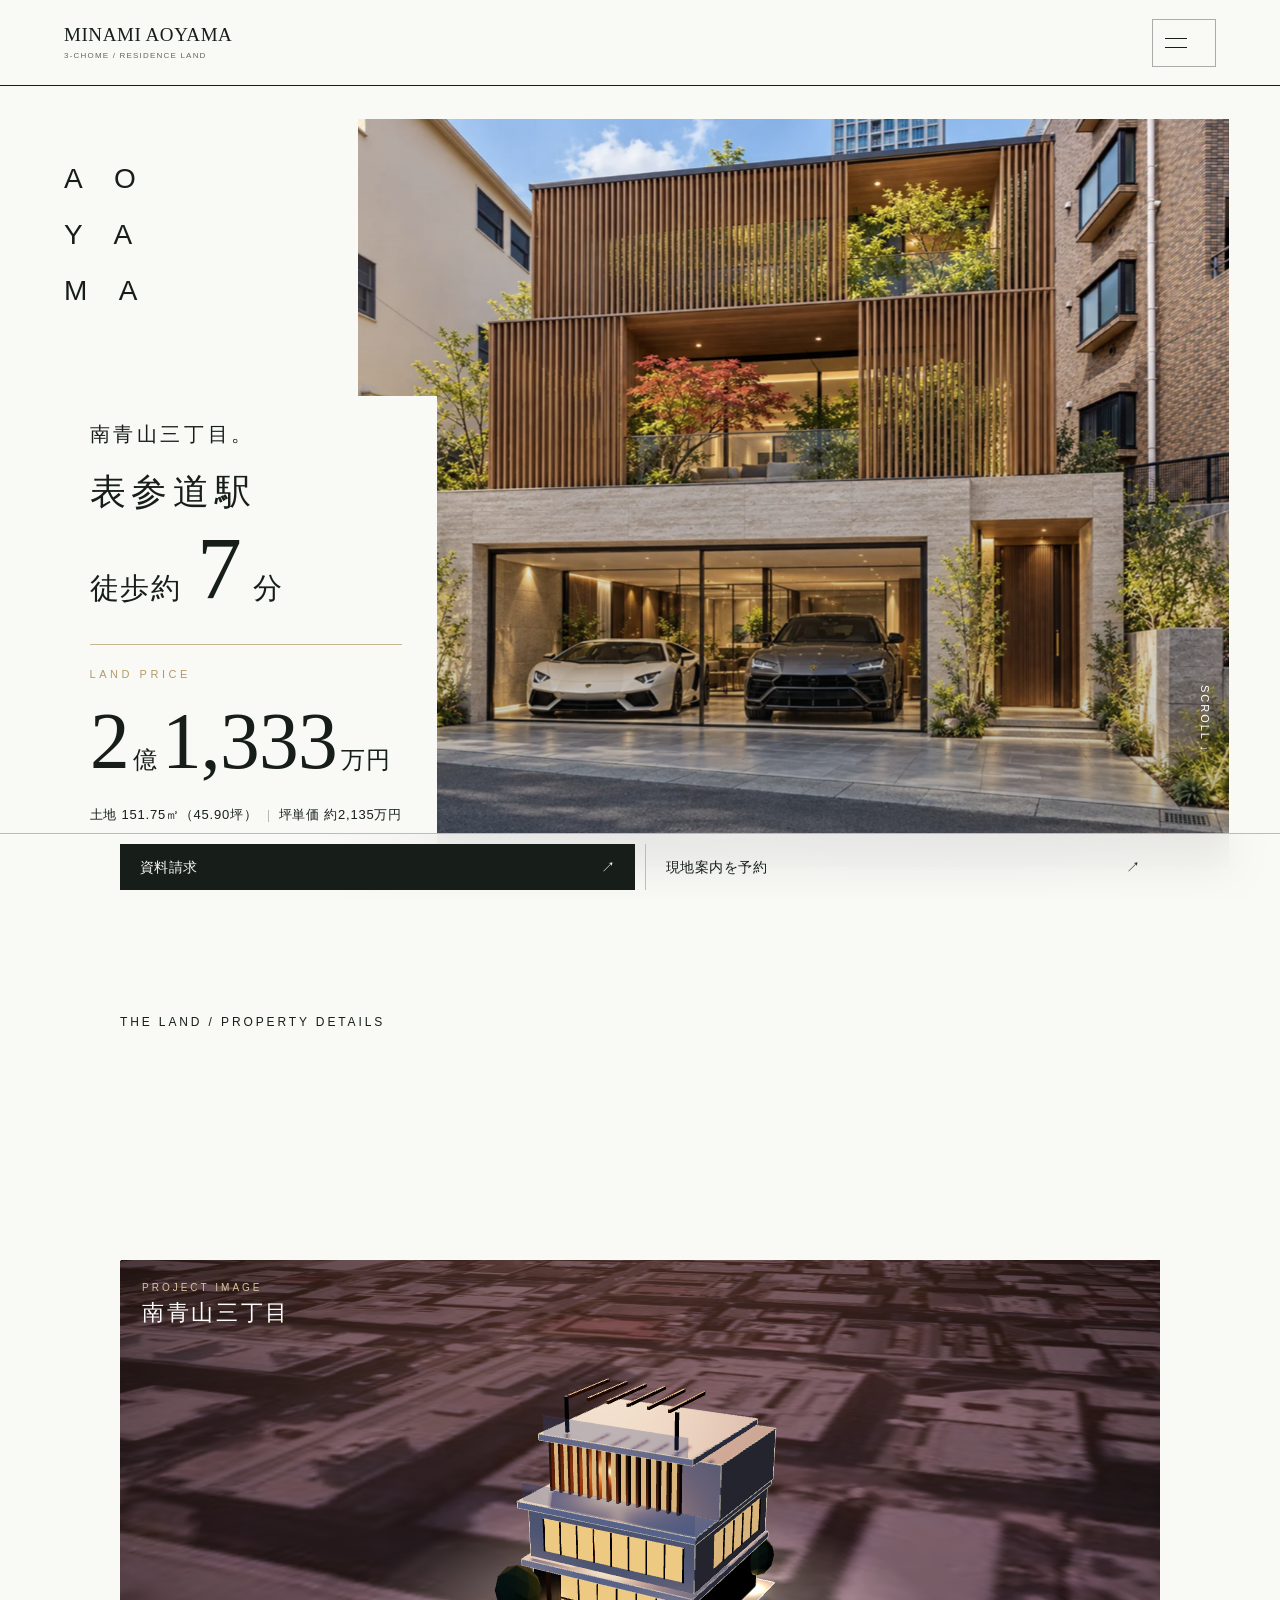
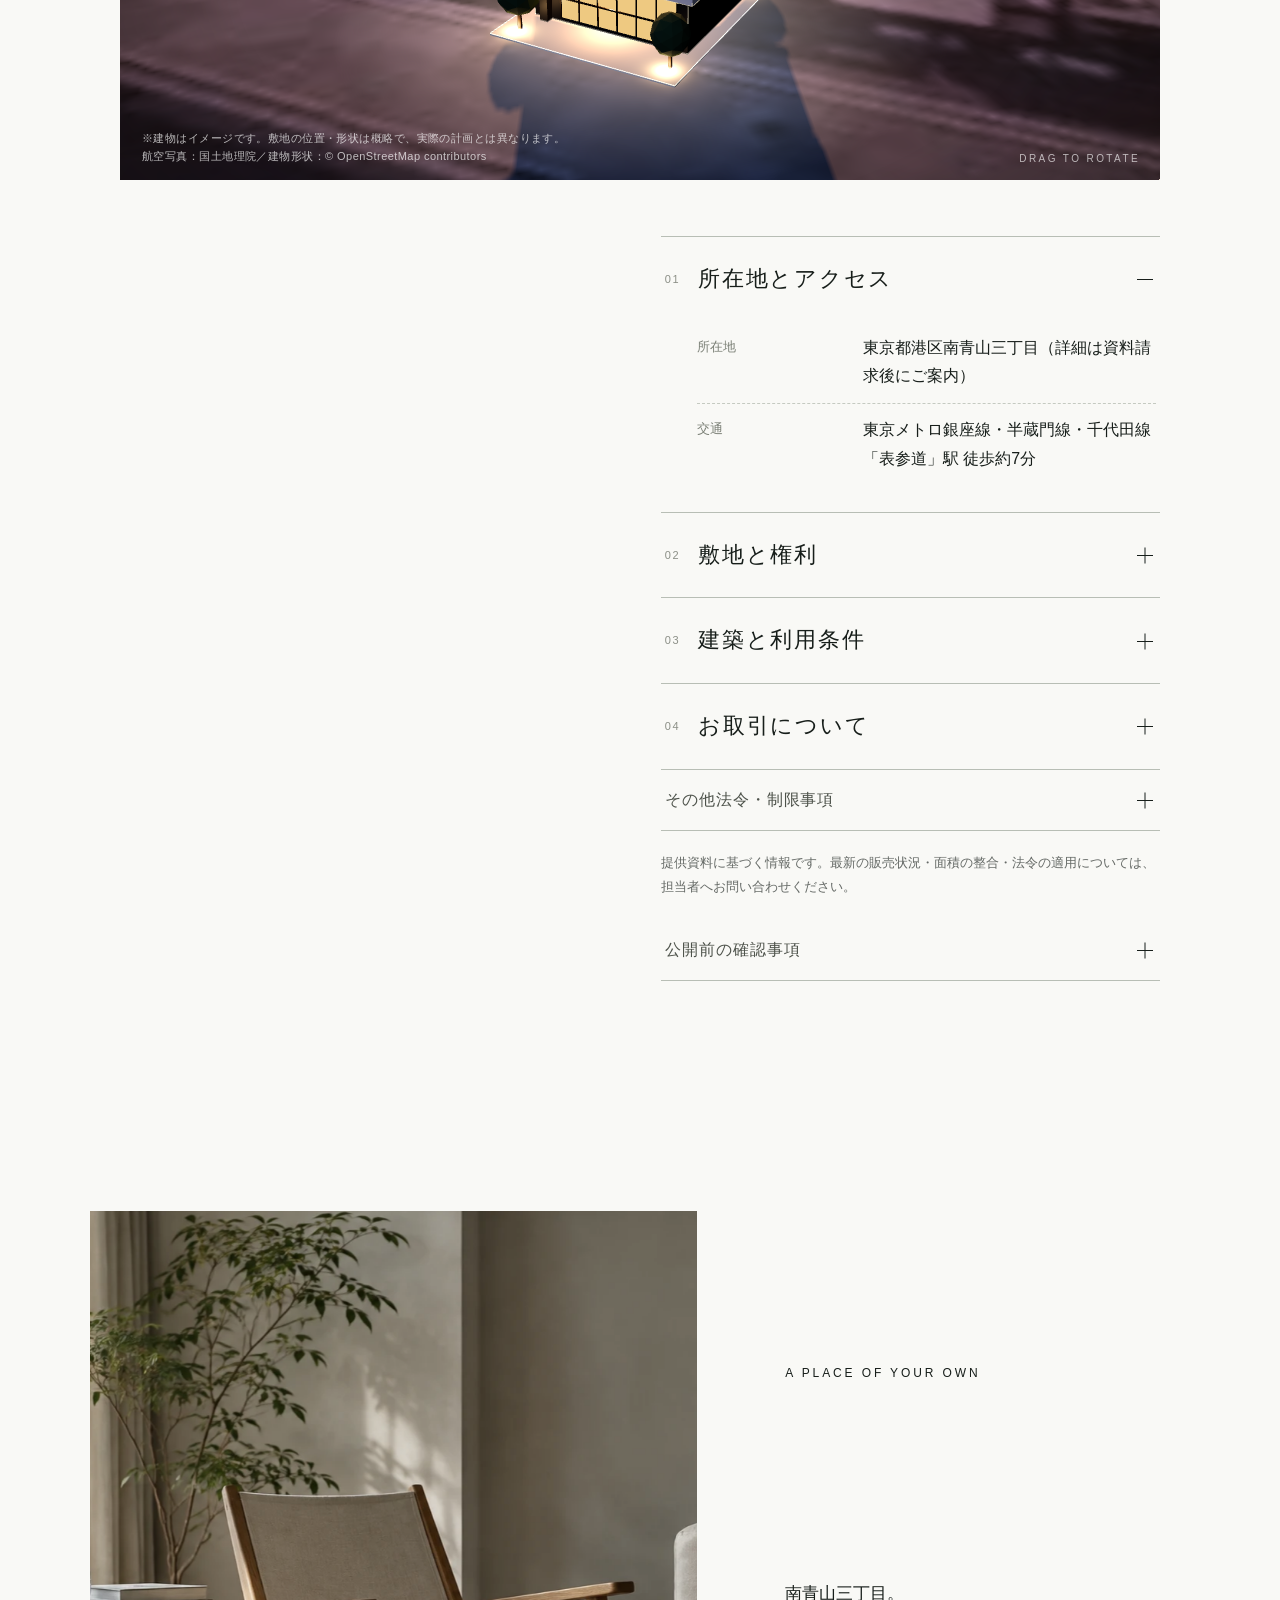
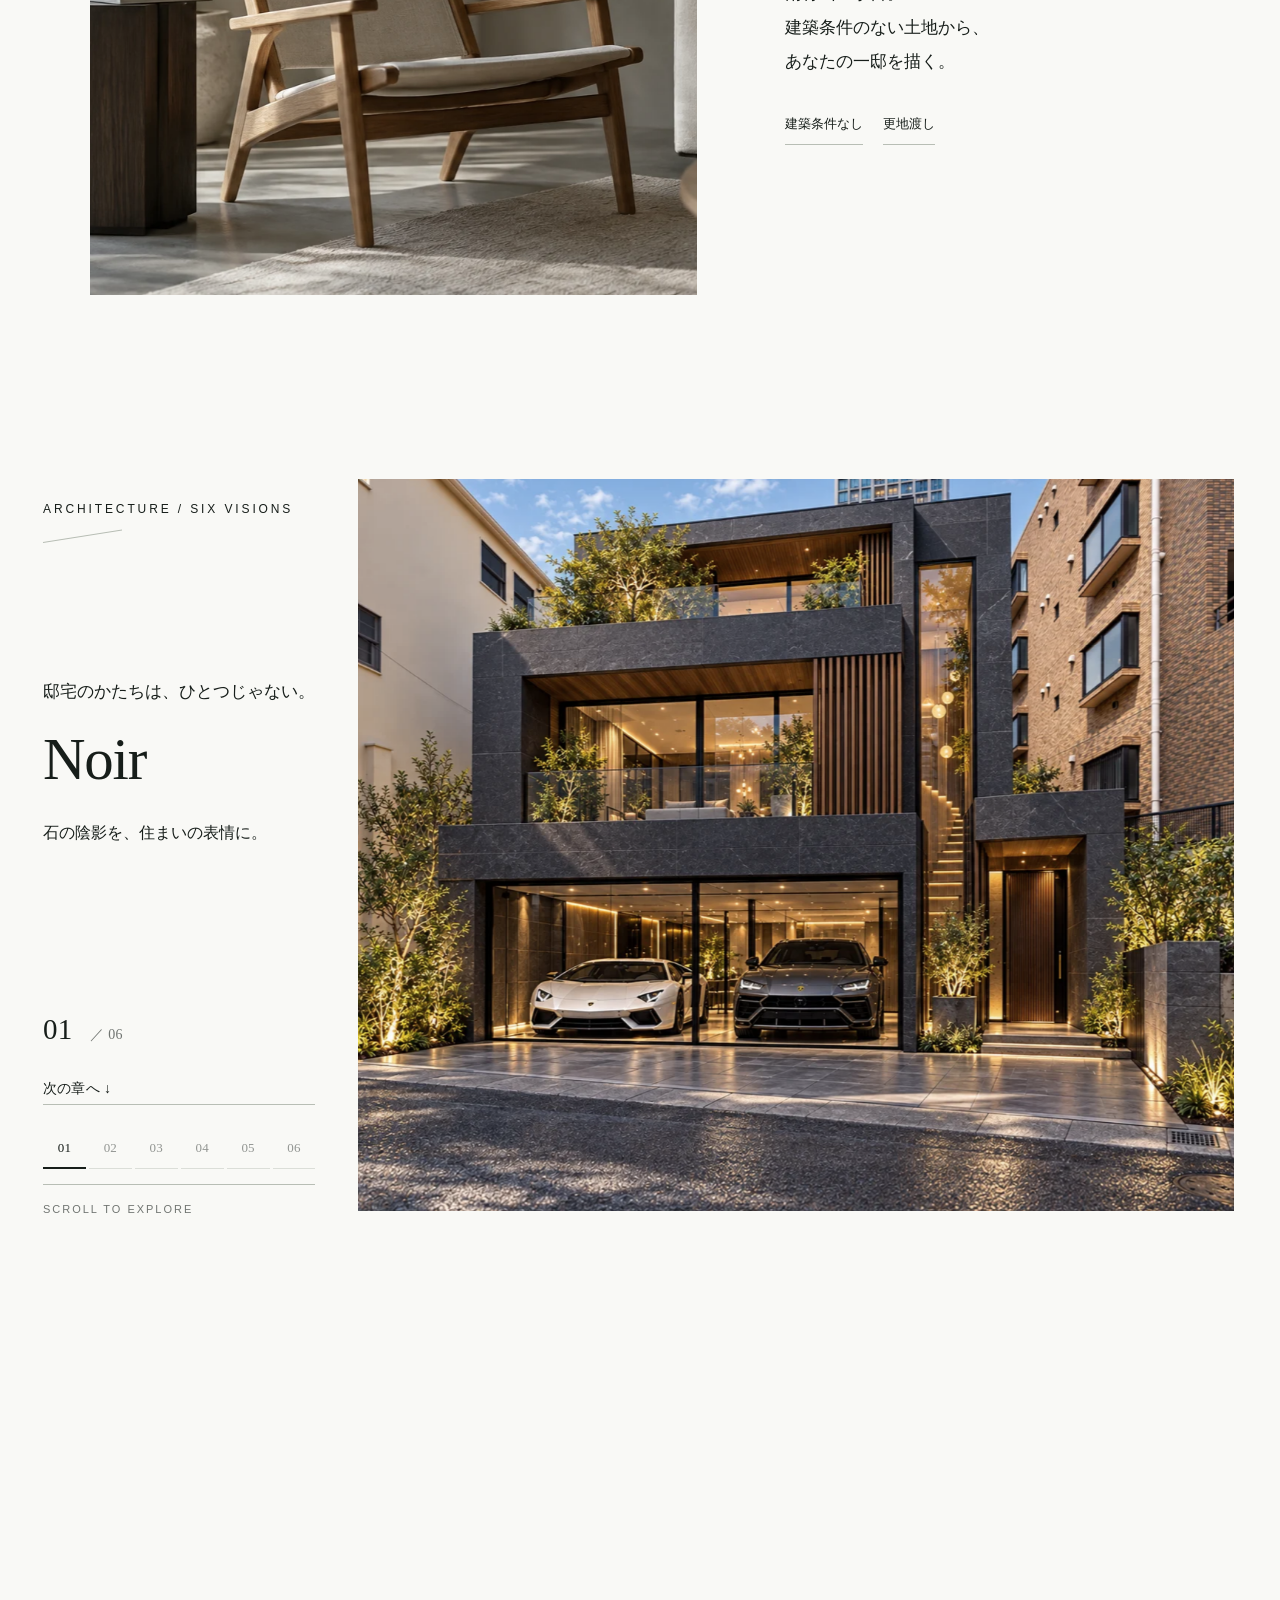
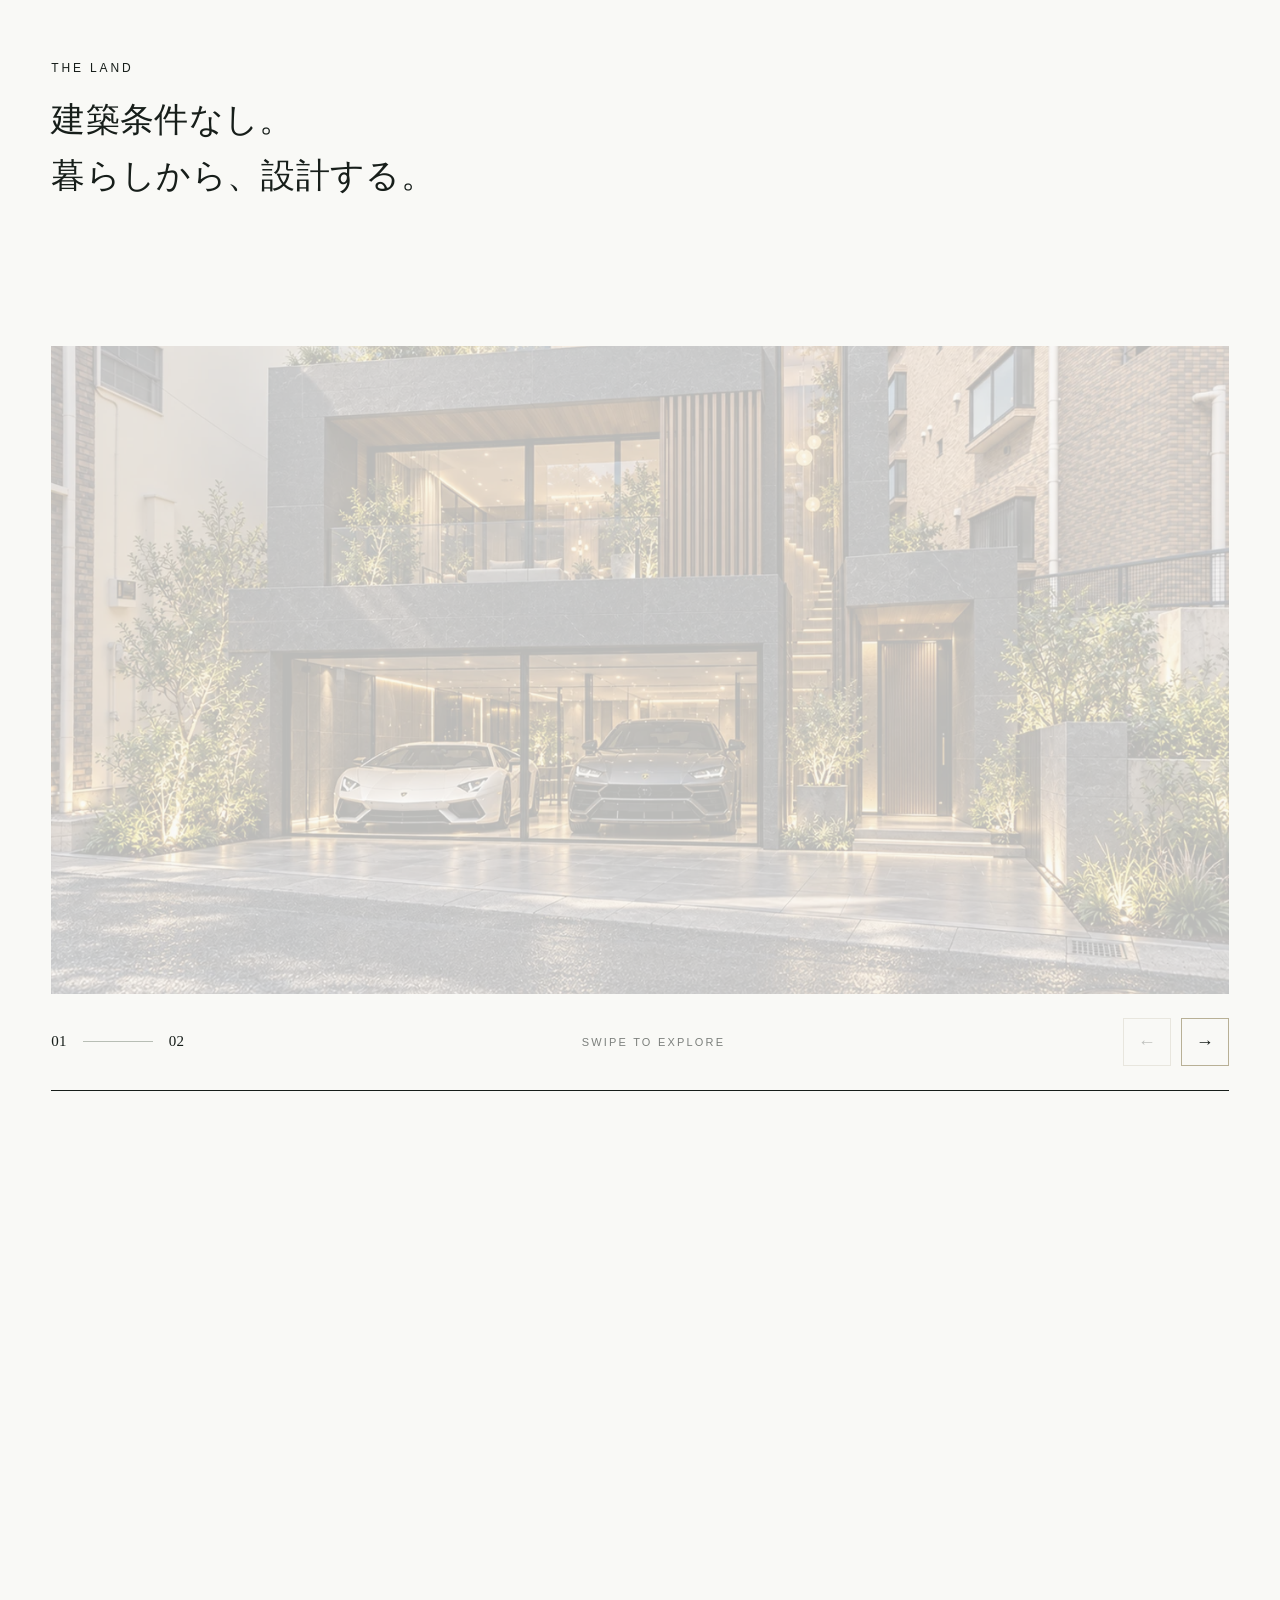
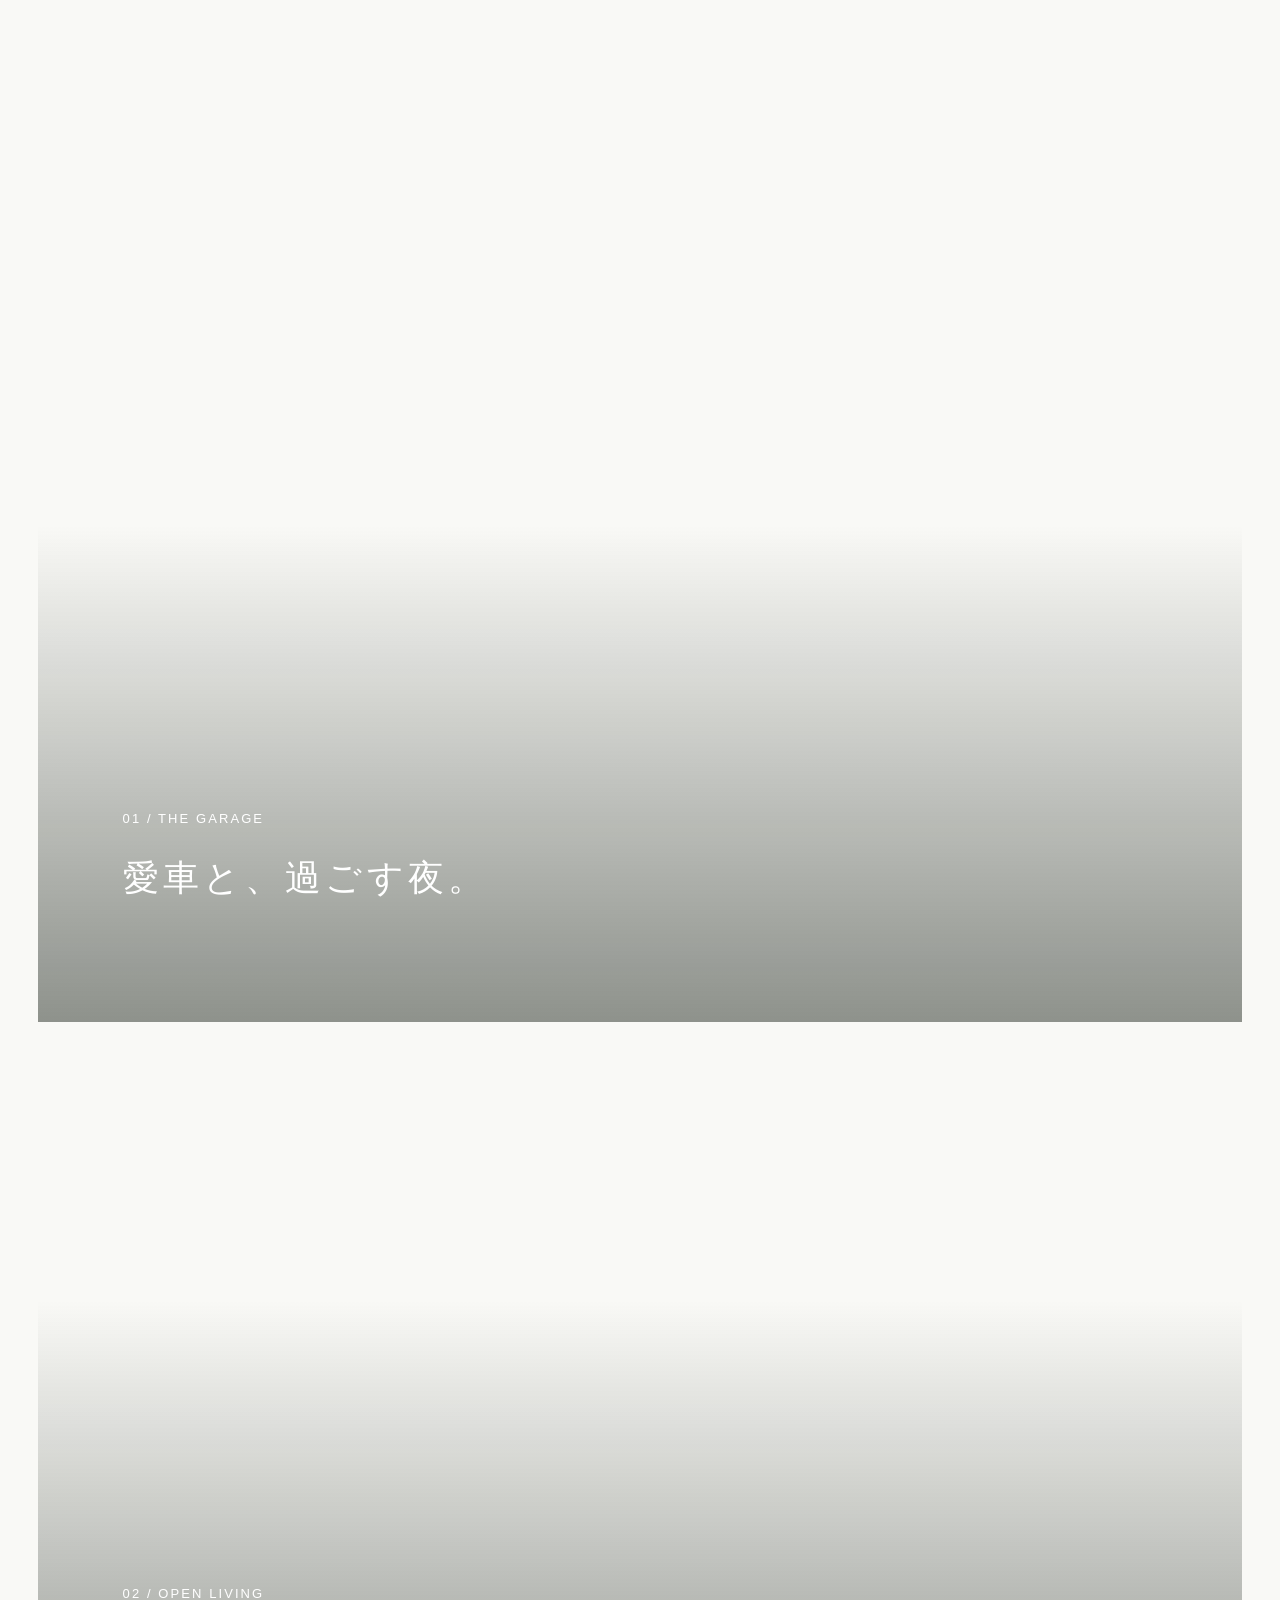
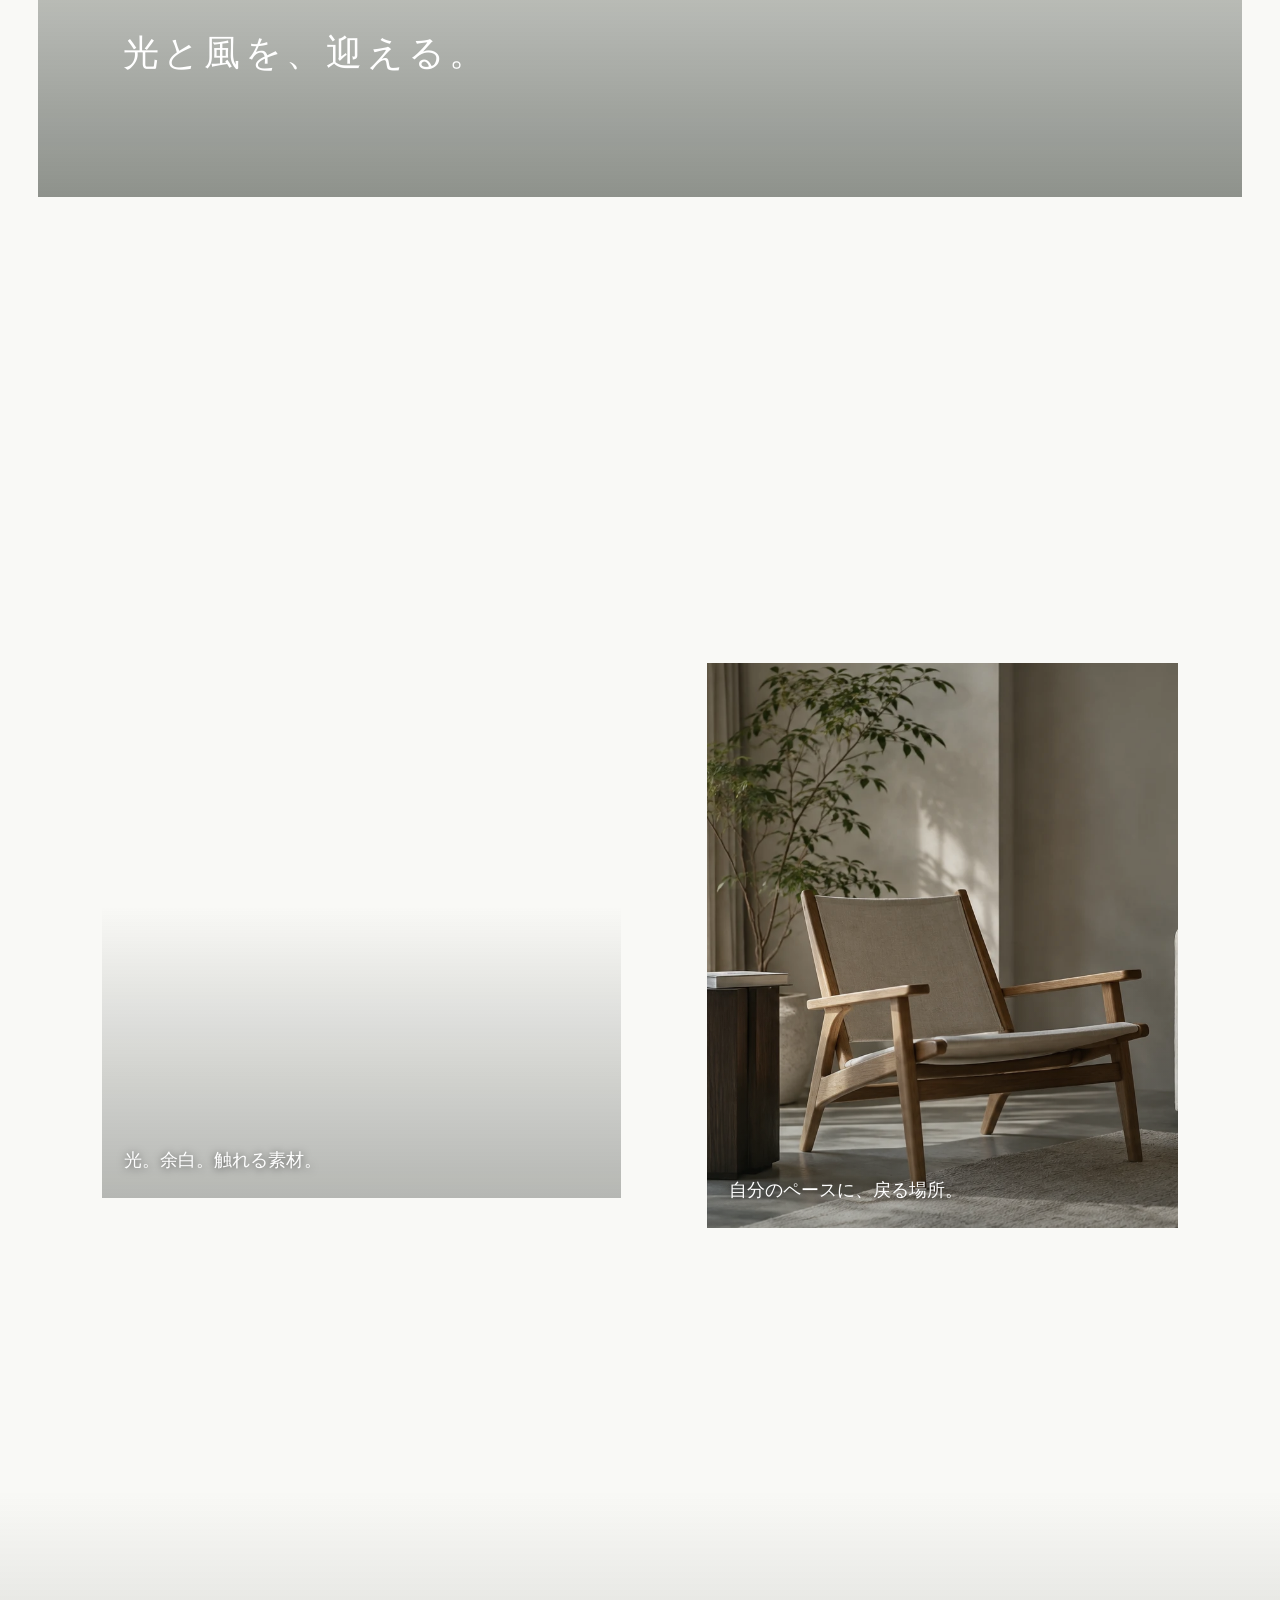
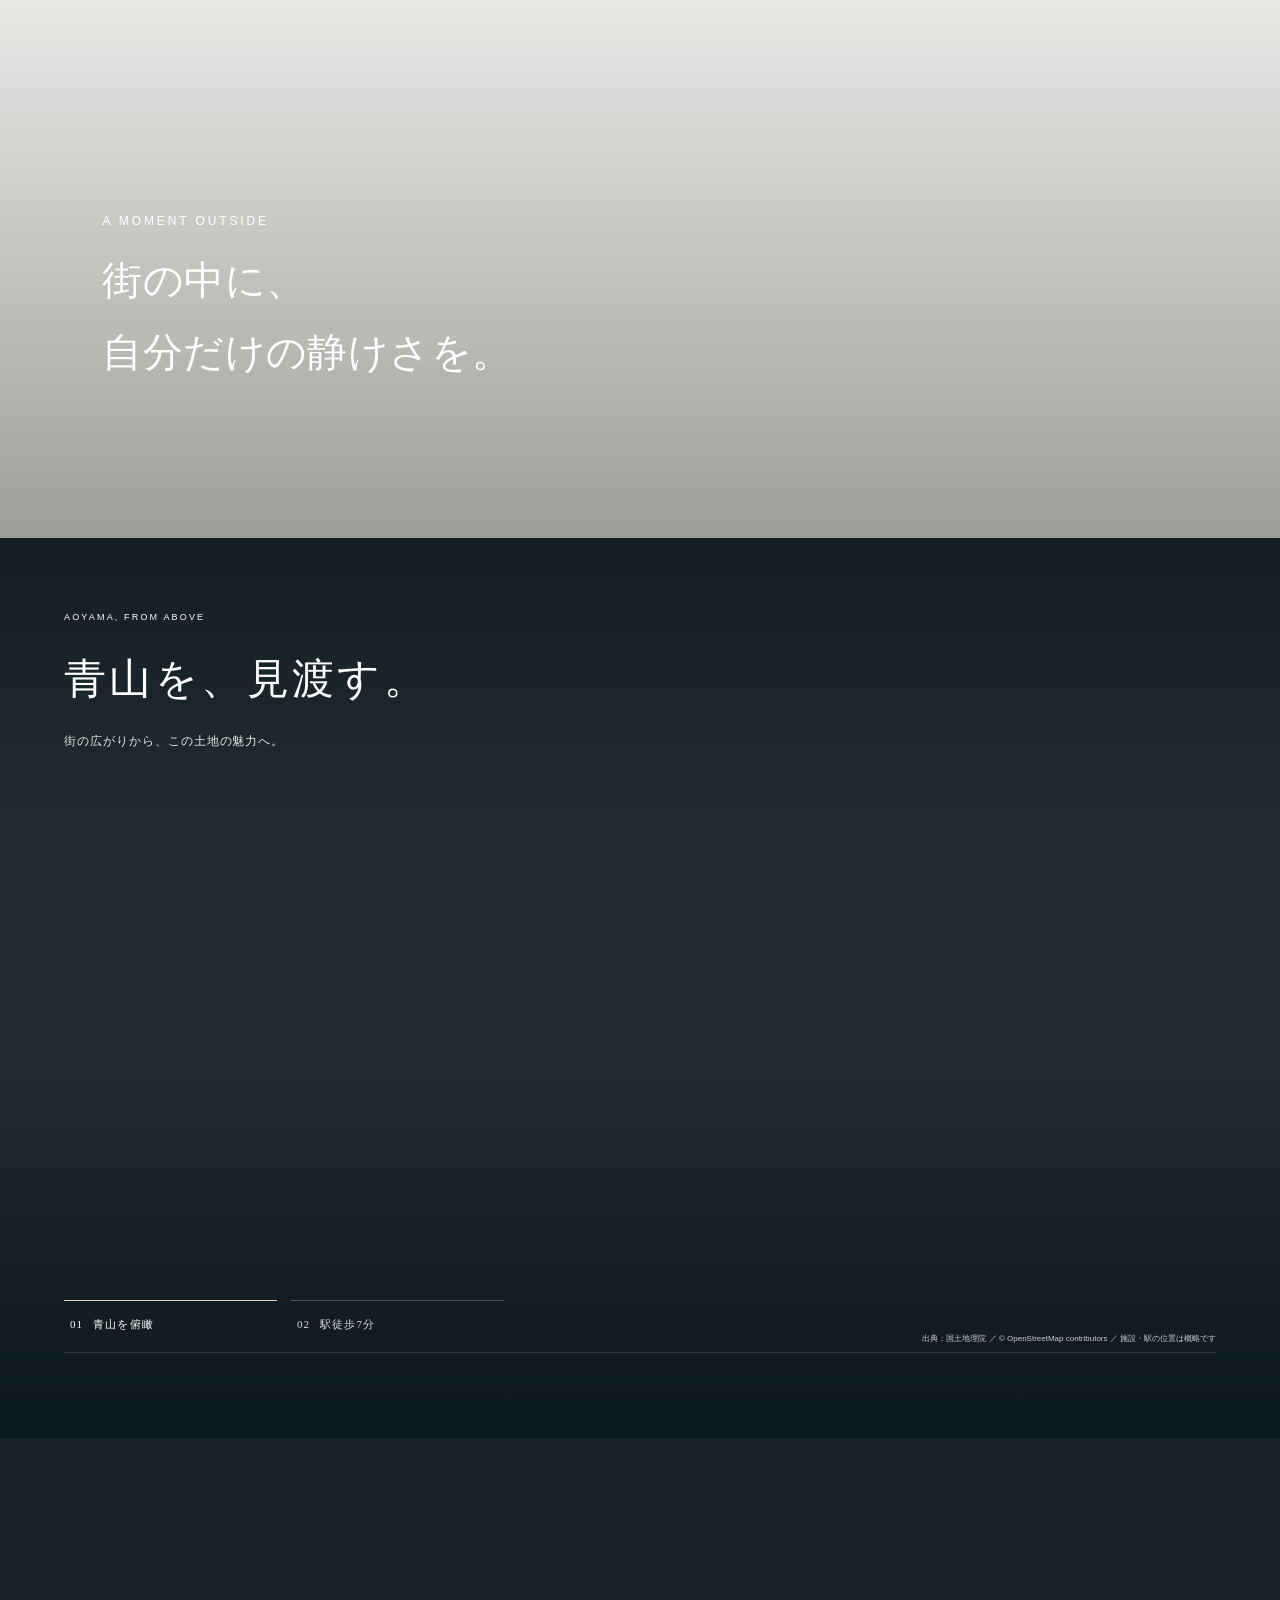
==== commit fd9a339b: "Publish confirmed design C as the main page Hero price, overview moved under hero with accordion det" ====
--- a/a.html
+++ b/a.html
@@ -1,3 +1 @@
-<!DOCTYPE html>
-
-<html lang="ja"><head><meta charset="utf-8"/><meta name="robots" content="noindex,nofollow"/><meta content="width=device-width,initial-scale=1,viewport-fit=cover" name="viewport"/><title>南青山三丁目｜Design A</title><link href="https://fonts.googleapis.com/css2?family=Cormorant+Garamond:wght@400;500&amp;display=swap" rel="stylesheet"/><link href="style.css?v=20" rel="stylesheet"/><link href="variants.css?v=20" rel="stylesheet"/><link href="photo-v2.css?v=20" rel="stylesheet"/><link href="design-v3.css?v=20" rel="stylesheet"/><link href="luxury-v4.css?v=20" rel="stylesheet"/><link href="aerial-v5.css?v=20" rel="stylesheet"/><link href="final-ac.css?v=20" rel="stylesheet"/></head><body class="variant-a photo-v2 design-v3 luxury-v4 final-ac"><header class="header"><a class="logo" href="#">MINAMI AOYAMA<small>3-CHOME / RESIDENCE LAND</small></a><nav><a href="#intro">CONCEPT</a><a href="#plans">PLANS</a><a href="#location">LOCATION</a><a href="#outline">OUTLINE</a></nav><button aria-controls="mobile-menu" aria-expanded="false" aria-label="メニューを開く" class="menu-btn" type="button">MENU ＋</button></header><nav class="mobile-menu" hidden="" id="mobile-menu"><a href="#intro">コンセプト</a><a href="#plans">建築デザイン</a><a href="#location">ロケーション</a><a href="#outline">物件概要</a><a href="contact.html?d=a&amp;type=%E8%B3%87%E6%96%99%E8%AB%8B%E6%B1%82">資料請求・現地案内</a></nav><main><section class="hero photo-hero rise-photo" data-parallax="hero"><div class="photo-hero-media"><img alt="ダーク石張りの参考外観CG" fetchpriority="high" height="933" src="assets/plan-1.webp" width="1400"/></div><div class="minimal-title"><h1>南青山三丁目。</h1><p class="station-hero"><span class="station-name">表参道駅</span><span class="station-time"><span>徒歩約</span><strong>7</strong><span>分</span></span></p></div><a aria-label="続きへスクロール" class="hero-scroll" href="#intro">SCROLL <span>↓</span></a></section><section class="photo-intro" id="intro"><div class="intro-photo" data-parallax="medium"><img alt="自然光と木の家具があるラウンジの暮らしイメージ" loading="lazy" src="assets/mood/quiet-lounge-v2.webp"/></div><div class="intro-copy"><span class="eyebrow">A PLACE OF YOUR OWN</span><h2>住まいに、<br/>自分の美意識を。</h2><p>南青山三丁目。<br/>建築条件のない土地から、<br/>あなたの一邸を描く。</p><div class="intro-tags"><span>建築条件なし</span><span>更地渡し</span></div></div></section><section aria-label="スクロールで見る6つの参考建築プラン" class="pinned-plans" id="plans"><div class="pin-scene"><div class="pin-visual"><figure aria-hidden="false" class="pin-slide is-active" data-index="0"><img alt="ノワール：参考外観CG" decoding="async" src="assets/plan-1.webp"/></figure><figure aria-hidden="true" class="pin-slide" data-index="1"><img alt="カーブ：参考外観CG" decoding="async" src="assets/plan-2.webp"/></figure><figure aria-hidden="true" class="pin-slide" data-index="2"><img alt="テラス：参考外観CG" decoding="async" src="assets/plan-3.webp"/></figure><figure aria-hidden="true" class="pin-slide" data-index="3"><img alt="格子：参考外観CG" decoding="async" src="assets/plan-4.webp"/></figure><figure aria-hidden="true" class="pin-slide" data-index="4"><img alt="コンクリート：参考外観CG" decoding="async" src="assets/plan-5.webp"/></figure><figure aria-hidden="true" class="pin-slide" data-index="5"><img alt="トラバーチン：参考外観CG" decoding="async" src="assets/plan-6.webp"/></figure></div><div class="pin-copy"><span class="eyebrow">ARCHITECTURE / SIX VISIONS</span><div class="pin-chapter"><p class="pin-kicker">邸宅のかたちは、ひとつじゃない。</p><h2 id="pin-title">Noir</h2><p id="pin-description">石の陰影を、住まいの表情に。</p></div><div class="pin-controls"><div class="pin-counter"><strong id="pin-number">01</strong><span>／ 06</span><a href="#after-plans">次の章へ ↓</a></div><div aria-label="参考プランを選ぶ" class="pin-dots"><button aria-label="1：ノワールを見る" aria-pressed="true" data-chapter="0" type="button"><span>01</span></button><button aria-label="2：カーブを見る" aria-pressed="false" data-chapter="1" type="button"><span>02</span></button><button aria-label="3：テラスを見る" aria-pressed="false" data-chapter="2" type="button"><span>03</span></button><button aria-label="4：格子を見る" aria-pressed="false" data-chapter="3" type="button"><span>04</span></button><button aria-label="5：コンクリートを見る" aria-pressed="false" data-chapter="4" type="button"><span>05</span></button><button aria-label="6：トラバーチンを見る" aria-pressed="false" data-chapter="5" type="button"><span>06</span></button></div><div class="pin-progress"><span></span></div><p class="pin-instruction">SCROLL TO EXPLORE</p></div></div></div></section><div class="plan-disclaimer wrap" id="after-plans"></div><section class="cinematic-living" id="living"><div class="living-intro wrap"><span class="eyebrow">LIFE, IN YOUR OWN WAY</span><h2>好きな時間が、<br/>住まいの中心になる。</h2></div><article class="living-panel" data-parallax="large"><div class="living-image"><img alt="愛車を眺めるガレージリビングの参考CG" loading="lazy" src="assets/garage.webp"/></div><div class="living-caption"><span>01 / THE GARAGE</span><h3>愛車と、過ごす夜。</h3></div></article><article class="living-panel second" data-parallax="large"><div class="living-image"><img alt="テラス続きのリビング参考CG" loading="lazy" src="assets/living.webp"/></div><div class="living-caption"><span>02 / OPEN LIVING</span><h3>光と風を、迎える。</h3></div></article></section><section class="atmosphere" id="atmosphere"><div class="atmosphere-head wrap"><span class="eyebrow">THE QUIET DETAILS</span><h2>何気ない一瞬に、<br/>心地よさが宿る。</h2></div><div class="mood-grid"><figure data-parallax="medium"><img alt="リネン・ガラス・家具の静かな質感を表す生成イメージ" loading="lazy" src="assets/mood/still-life-v2.webp"/><figcaption>光。余白。触れる素材。</figcaption></figure><figure data-parallax="medium"><img alt="自然光に包まれたラウンジの生成イメージ" loading="lazy" src="assets/mood/quiet-lounge-v2.webp"/><figcaption>自分のペースに、戻る場所。</figcaption></figure></div></section><section class="terrace-scene" data-parallax="large" id="terrace"><div class="terrace-image"><img alt="石と植栽に囲まれた小さなテラスの生成イメージ" loading="lazy" src="assets/mood/terrace-soft-v2.webp"/></div><div class="terrace-copy"><span class="eyebrow">A MOMENT OUTSIDE</span><h2>街の中に、<br/>自分だけの静けさを。</h2></div></section><section aria-label="青山の航空写真とアクセス" class="aerial-story" id="location"><div class="aerial-stage" data-chapter="0"><div aria-label="実際の航空写真と建物形状を用いた青山周辺の立体ビュー" class="aerial-canvas" role="img"></div><div class="aerial-labels"></div><div class="aerial-heading"><span class="aerial-kicker">AOYAMA, FROM ABOVE</span><h2 class="aerial-title">青山を、見渡す。</h2><p class="aerial-description">街の広がりから、この土地の魅力へ。</p></div><div class="aerial-loading" role="status">AOYAMA / 航空写真を読み込み中</div><div class="aerial-bottom"><div aria-label="航空写真の表示段階" class="aerial-steps"><button aria-pressed="true" data-geo-chapter="0" type="button"><b>01</b>青山を俯瞰</button><button aria-pressed="false" data-geo-chapter="1" type="button"><b>02</b>駅徒歩7分</button></div><p class="aerial-credit">出典：<a href="https://maps.gsi.go.jp/development/ichiran.html" rel="noopener" target="_blank">国土地理院</a> ／ <a href="https://www.openstreetmap.org/copyright" rel="noopener" target="_blank">© OpenStreetMap contributors</a> ／ 施設・駅の位置は概略です</p></div><div class="aerial-progress"><span></span></div></div></section><section class="" id="land"><div class="wrap"><span class="eyebrow">THE LAND</span><h2>建築条件なし。<br/>暮らしから、設計する。</h2><div aria-label="敷地・建築の3Dイメージ" aria-roledescription="カルーセル" class="site-carousel"><figure aria-label="1 / 2" class="site-slide" id="site-slide-1" role="group"><img alt="ノワールの参考建築CG" loading="eager" src="assets/plan-1.webp"/></figure><figure aria-label="2 / 2" class="site-slide" id="site-slide-2" role="group"><img alt="建築の3D参考イメージ" loading="eager" src="assets/plan-5.webp"/></figure></div><div class="site-controls"><div class="site-pagination"><span aria-live="polite" class="site-current">01</span><span class="site-rule"></span><span>02</span></div><span class="site-hint">SWIPE TO EXPLORE</span><div class="site-arrows"><button aria-label="前の3Dイメージ" data-site-step="-1" type="button">←</button><button aria-label="次の3Dイメージ" data-site-step="1" type="button">→</button></div></div><div class="frontage"><span class="eyebrow">SOUTHEAST FRONTAGE</span><div class="dimension">南東側間口 約11.27m</div><p>土地面積 151.75㎡（45.90坪）<br/>セットバック後の有効敷地 132.37㎡（40.04坪）</p><p class="note">更地渡し。間口の数値は資料記載値です。駐車台数・建築形状は設計と法令等の確認が必要です。</p></div></div></section><section class="" id="possibilities"><div class="wrap"><span class="eyebrow">POSSIBILITIES</span><h2>住まいの先にも、可能性を。</h2><div class="possibilities"><article><b>01 / RESIDENCE</b><h3>自邸・役員邸</h3><p>プライベートな暮らしと、ゲストを迎える空間を検討。</p></article><article><b>02 / MIXED USE</b><h3>ギャラリー・店舗併用</h3><p>住居と仕事場を組み合わせる活用を検討。</p></article><article><b>03 / CORPORATE</b><h3>法人保有・事業利用</h3><p>自社拠点や将来の売却を含め、保有目的に応じて検討。</p></article></div><p class="note">用途・営業形態によって法令等の制限があります。各用途の可否は個別確認が必要です。将来の資産価値・収益・売却を保証するものではありません。</p></div></section><section class="volume" id="volume"><div class="wrap"><span class="eyebrow">BEFORE YOU PLAN</span><h2>建てられる大きさを、<br/>正確に知ることから。</h2><div class="volume-editorial"><div class="volume-box designed-volume"><figure class="volume-photo"><img alt="建築ボリュームの参考イメージ" loading="lazy" src="assets/plan-6.webp"/></figure><span>セットバック後の有効敷地</span><strong>132.37㎡ / 40.04坪</strong><p>土地面積151.75㎡に対し、セットバック部分は19.38㎡です。</p></div><div class="volume-box designed-volume"><figure class="volume-photo"><img alt="建築の検討イメージ" loading="lazy" src="assets/plan-5.webp"/></figure><span>前面道路と建築ボリューム</span><strong>南東側道路 約4.0m</strong><p>指定容積率300%をそのまま利用できない場合があります。構成資料の延床約210㎡前後は設計確認前の目安です。</p></div></div><p class="note">ガレージ・地下室の床面積の扱いを含め、建築ボリュームは法令、敷地条件、設計により異なります。詳細は設計士等による確認が必要です。数値・適用条件の確認後に検討書をご案内します。</p><a class="btn" data-request="資料請求" href="contact.html?d=a&amp;type=%E8%B3%87%E6%96%99%E8%AB%8B%E6%B1%82" style="margin-top:24px">建築ボリューム検討書を請求する</a></div></section><section class="estate" id="outline"><div class="estate-heading wrap"><span class="eyebrow">THE LAND / PROPERTY DETAILS</span><h2>南青山三丁目。<br/>その一画を、あなたへ。</h2></div><div class="estate-layout wrap"><div class="estate-visual"><figure><img alt="南青山周辺の航空写真を用いた立体ビュー" loading="lazy" src="assets/geo/aoyama-aerial-final.webp"/><figcaption>MINAMI AOYAMA / FROM ABOVE</figcaption></figure><small class="outline-source">出典：<a href="https://maps.gsi.go.jp/development/ichiran.html">国土地理院</a>・<a href="https://www.openstreetmap.org/copyright">OpenStreetMap</a></small><div class="estate-price"><span>LAND PRICE</span><p><strong>9</strong>億<strong>8,000</strong><small>万円</small></p><small>坪単価 約2,135万円</small></div><div class="estate-area"><div><span>LAND AREA</span><p>151.75<small>㎡</small></p><small>45.90坪</small></div><div><span>EFFECTIVE AREA</span><p>132.37<small>㎡</small></p><small>40.04坪 / セットバック後</small></div></div></div><div class="estate-information"><div class="estate-group"><div class="estate-group-title"><span>01</span><h3>所在地とアクセス</h3></div><dl><div><dt>所在地</dt><dd>東京都港区南青山三丁目（詳細は資料請求後にご案内）</dd></div><div><dt>交通</dt><dd>東京メトロ銀座線・半蔵門線・千代田線「表参道」駅 徒歩約7分</dd></div></dl></div><div class="estate-group"><div class="estate-group-title"><span>02</span><h3>敷地と権利</h3></div><dl><div><dt>土地面積</dt><dd>151.75㎡（45.90坪）</dd></div><div><dt>実測面積</dt><dd>155.00㎡</dd></div><div><dt>有効敷地面積</dt><dd>132.37㎡（40.04坪）</dd></div><div><dt>セットバック</dt><dd>19.38㎡</dd></div><div><dt>地目・権利</dt><dd>宅地・所有権</dd></div><div><dt>道路・間口</dt><dd>南東側 幅員約4.0m／間口約11.27m</dd></div></dl></div><div class="estate-group"><div class="estate-group-title"><span>03</span><h3>建築と利用条件</h3></div><dl><div><dt>用途地域</dt><dd>第二種中高層住居専用地域</dd></div><div><dt>建ぺい率・容積率</dt><dd>60%・300%（前面道路幅員等による制限あり）</dd></div><div><dt>現況・建築条件</dt><dd>更地渡し・建築条件なし</dd></div></dl></div><div class="estate-group"><div class="estate-group-title"><span>04</span><h3>お取引について</h3></div><dl><div><dt>物件種別</dt><dd>土地</dd></div><div><dt>取引態様</dt><dd>売主代理（REJ）</dd></div><div><dt>備考</dt><dd>土地境界確認書あり、参考建築プラン・建築CGあり</dd></div></dl></div><details class="estate-laws"><summary>その他法令・制限事項 <span>＋</span></summary><p>準防火地域、24m第三種高度地区、日影規制3時間−2時間／測定面4m、容積率低減係数0.4、道路斜線勾配1.25、隣地斜線勾配1.25・立ち上がり高さ20m（提供チラシ記載）</p></details><p class="estate-note">提供資料に基づく情報です。最新の販売状況・面積の整合・法令の適用については、担当者へお問い合わせください。</p><details class="estate-laws editorial-check"><summary>公開前の確認事項 <span>＋</span></summary><p>引渡時期・販売区画数・取引条件有効期限・情報更新日・次回更新予定日・会社情報等は未提供／要確認</p></details></div></div></section><section class="cta-final" id="contact"><div class="cta-grid"><div class="cta-copy"><h2 class="cta-display"><span class="l1">PRIVATE</span><span class="l2"><span class="cta-jp">この土地から始まる、<br/>あなただけの計画を。</span><i class="cta-rule" aria-hidden="true"></i><span>ACCESS</span></span></h2><div class="cta-actions"><a class="cta-row" href="contact.html?d=a&amp;type=%E8%B3%87%E6%96%99%E8%AB%8B%E6%B1%82"><span class="cta-label">資料請求</span><span class="cta-arrow" aria-hidden="true"><svg viewBox="0 0 24 24"><path d="M5 19 19 5M9 5h10v10"/></svg></span></a><a class="cta-row" href="contact.html?d=a&amp;type=%E7%8F%BE%E5%9C%B0%E6%A1%88%E5%86%85"><span class="cta-label">現地案内を予約</span><span class="cta-arrow" aria-hidden="true"><svg viewBox="0 0 24 24"><path d="M5 19 19 5M9 5h10v10"/></svg></span></a></div></div></div></section></main><div aria-label="お問い合わせ" class="sticky"><a class="btn primary" data-request="資料請求" href="contact.html?d=a&amp;type=%E8%B3%87%E6%96%99%E8%AB%8B%E6%B1%82">資料請求</a><a class="btn" data-request="現地案内" href="contact.html?d=a&amp;type=%E7%8F%BE%E5%9C%B0%E6%A1%88%E5%86%85">現地案内を予約</a></div><script src="app.js?v=20"></script><script src="motion.js?v=20"></script><script src="design-v3.js?v=20"></script><script src="luxury-v4.js?v=20"></script><script src="slot.js?v=3"></script><script src="aerial-v5.js?v=20" type="module"></script><script src="final-ac.js?v=20"></script></body></html>+<!DOCTYPE html><html lang="ja"><head><meta charset="utf-8"/><meta name="robots" content="noindex,nofollow"/><meta http-equiv="refresh" content="0; url=./"/><title>南青山三丁目</title></head><body><a href="./">南青山三丁目のページへ</a></body></html>
